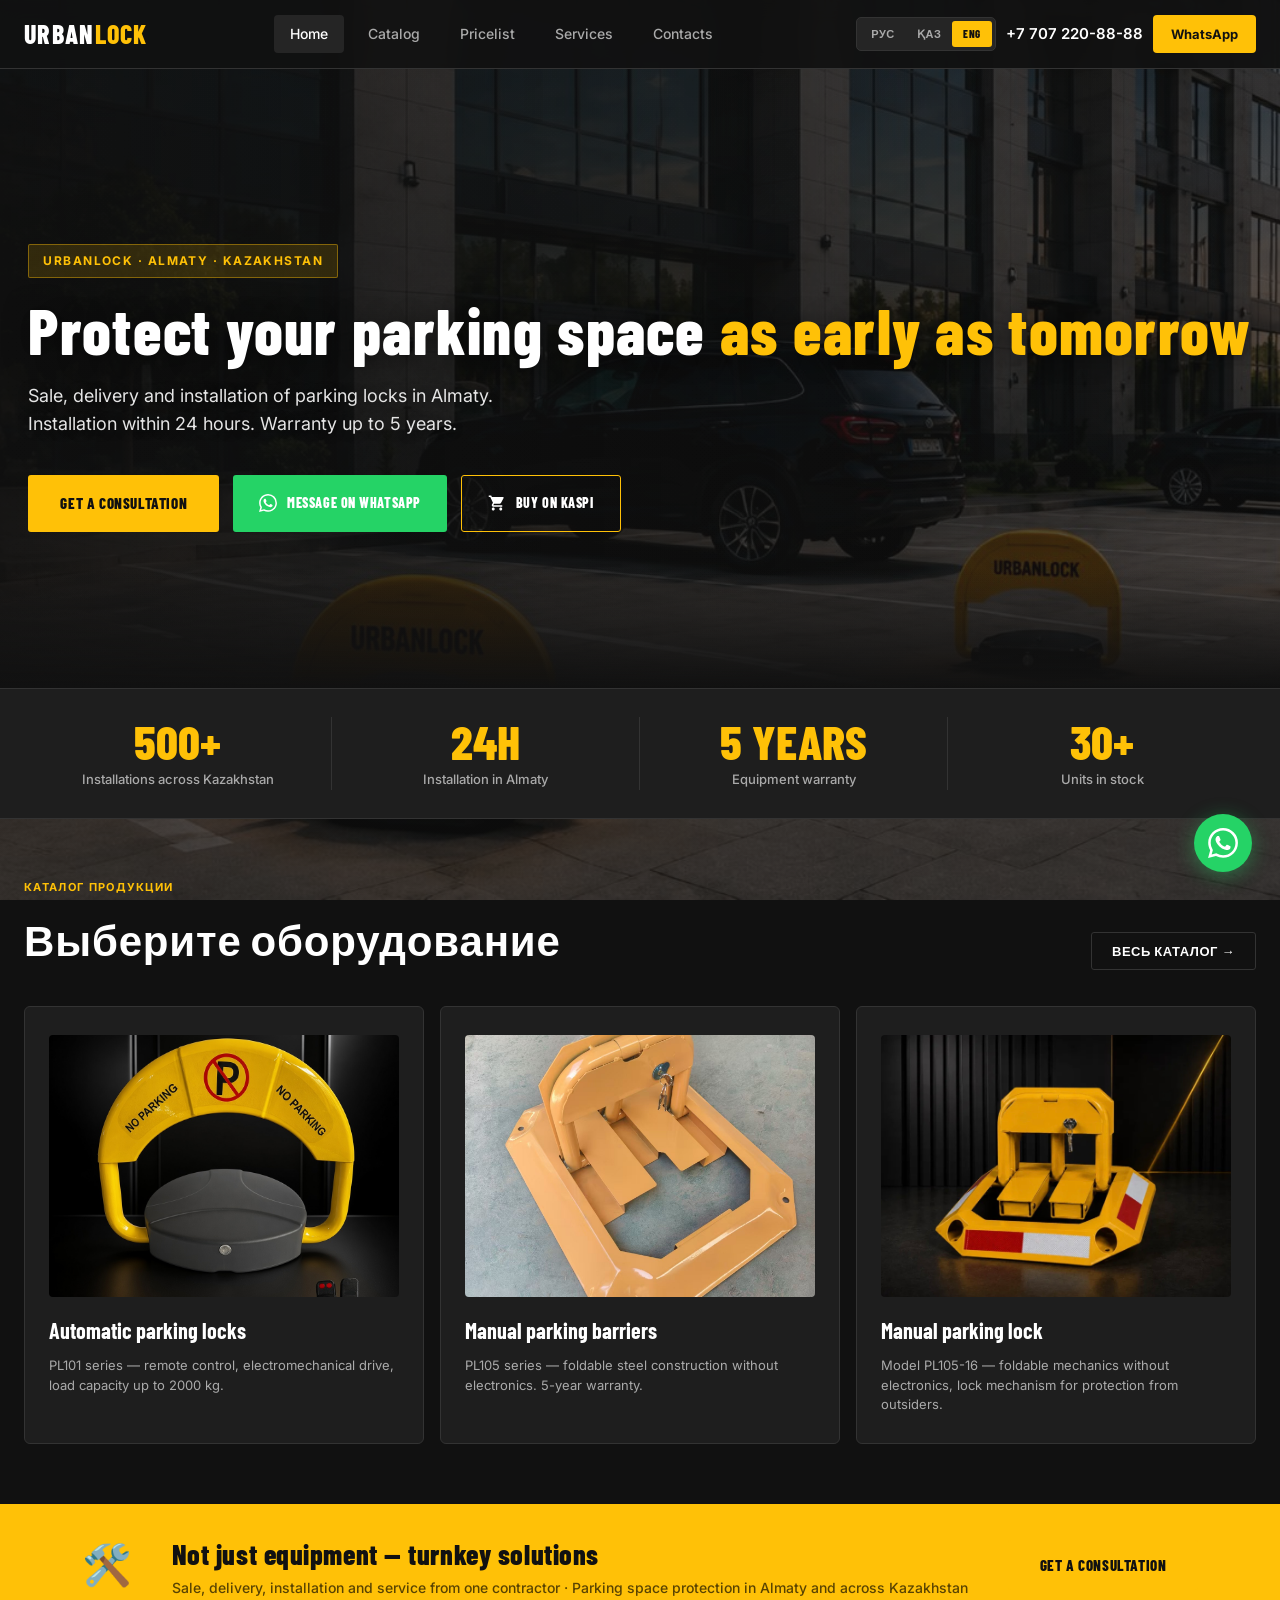
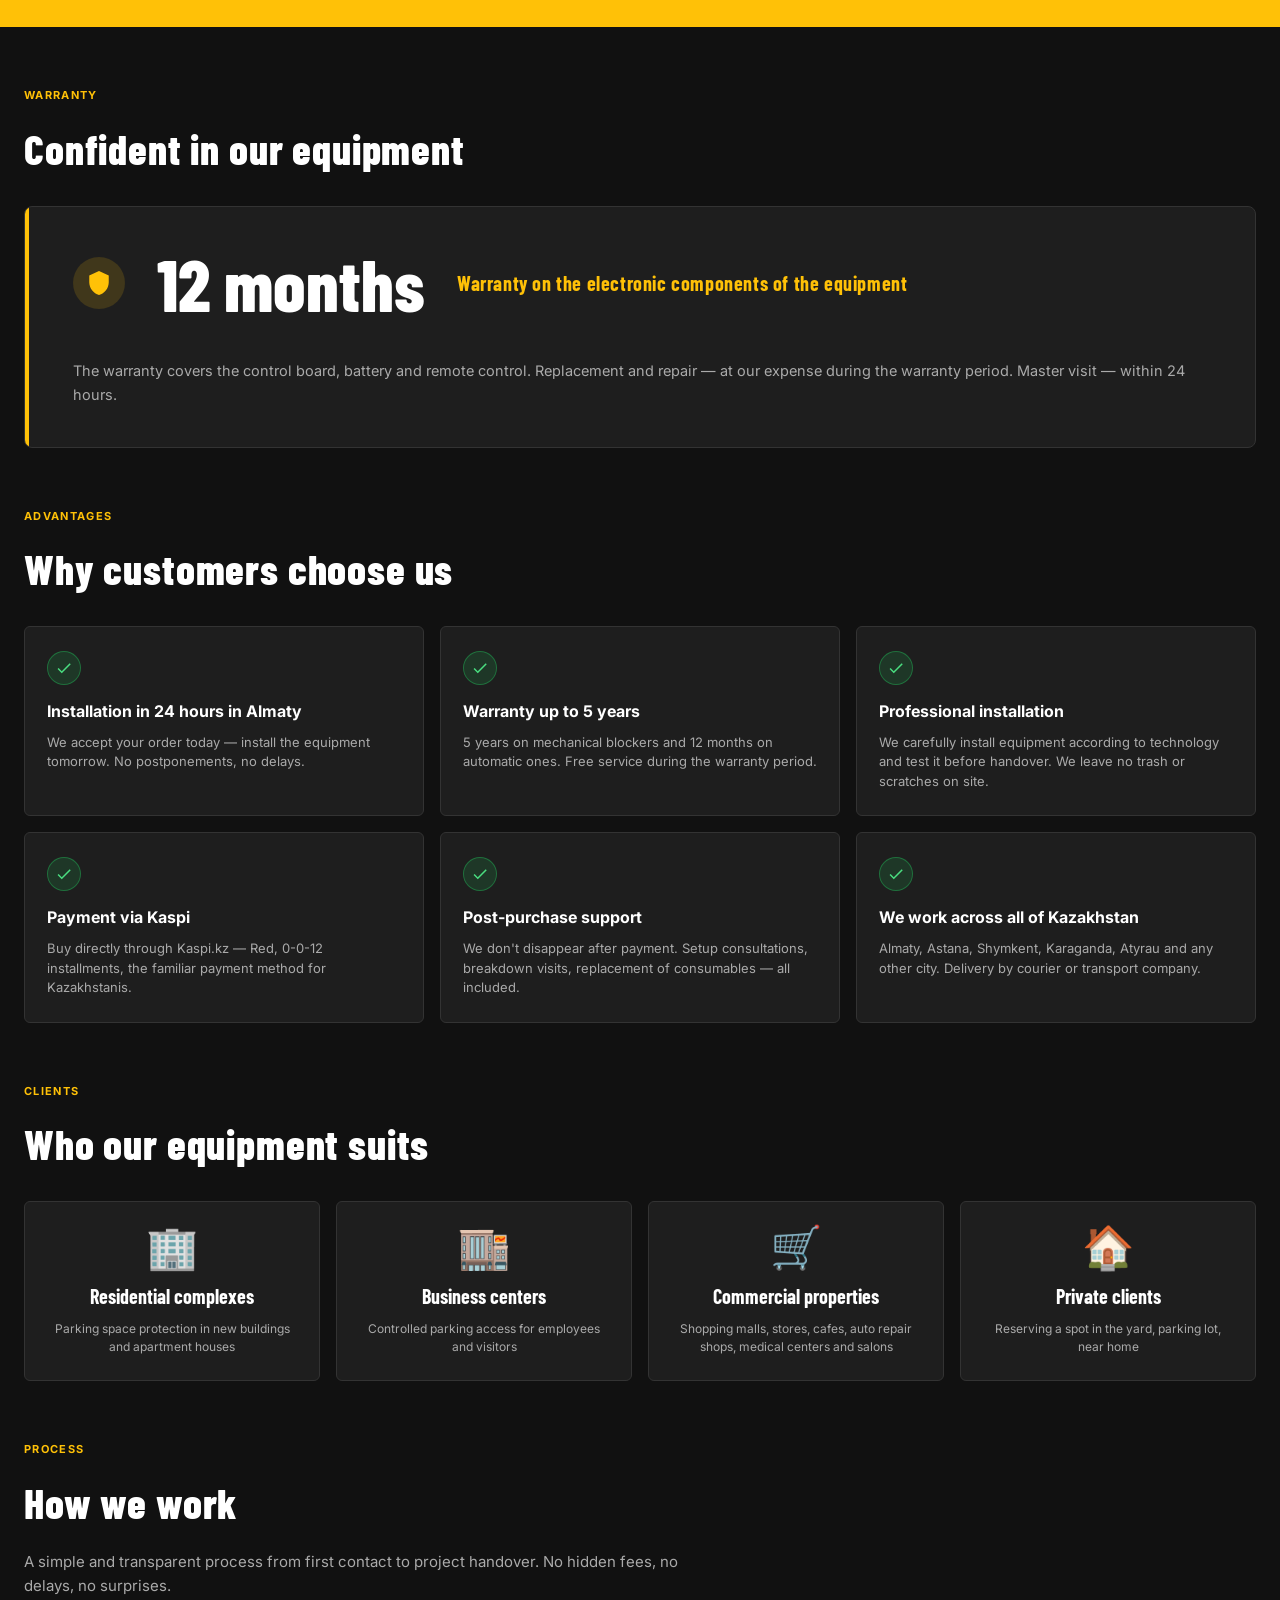
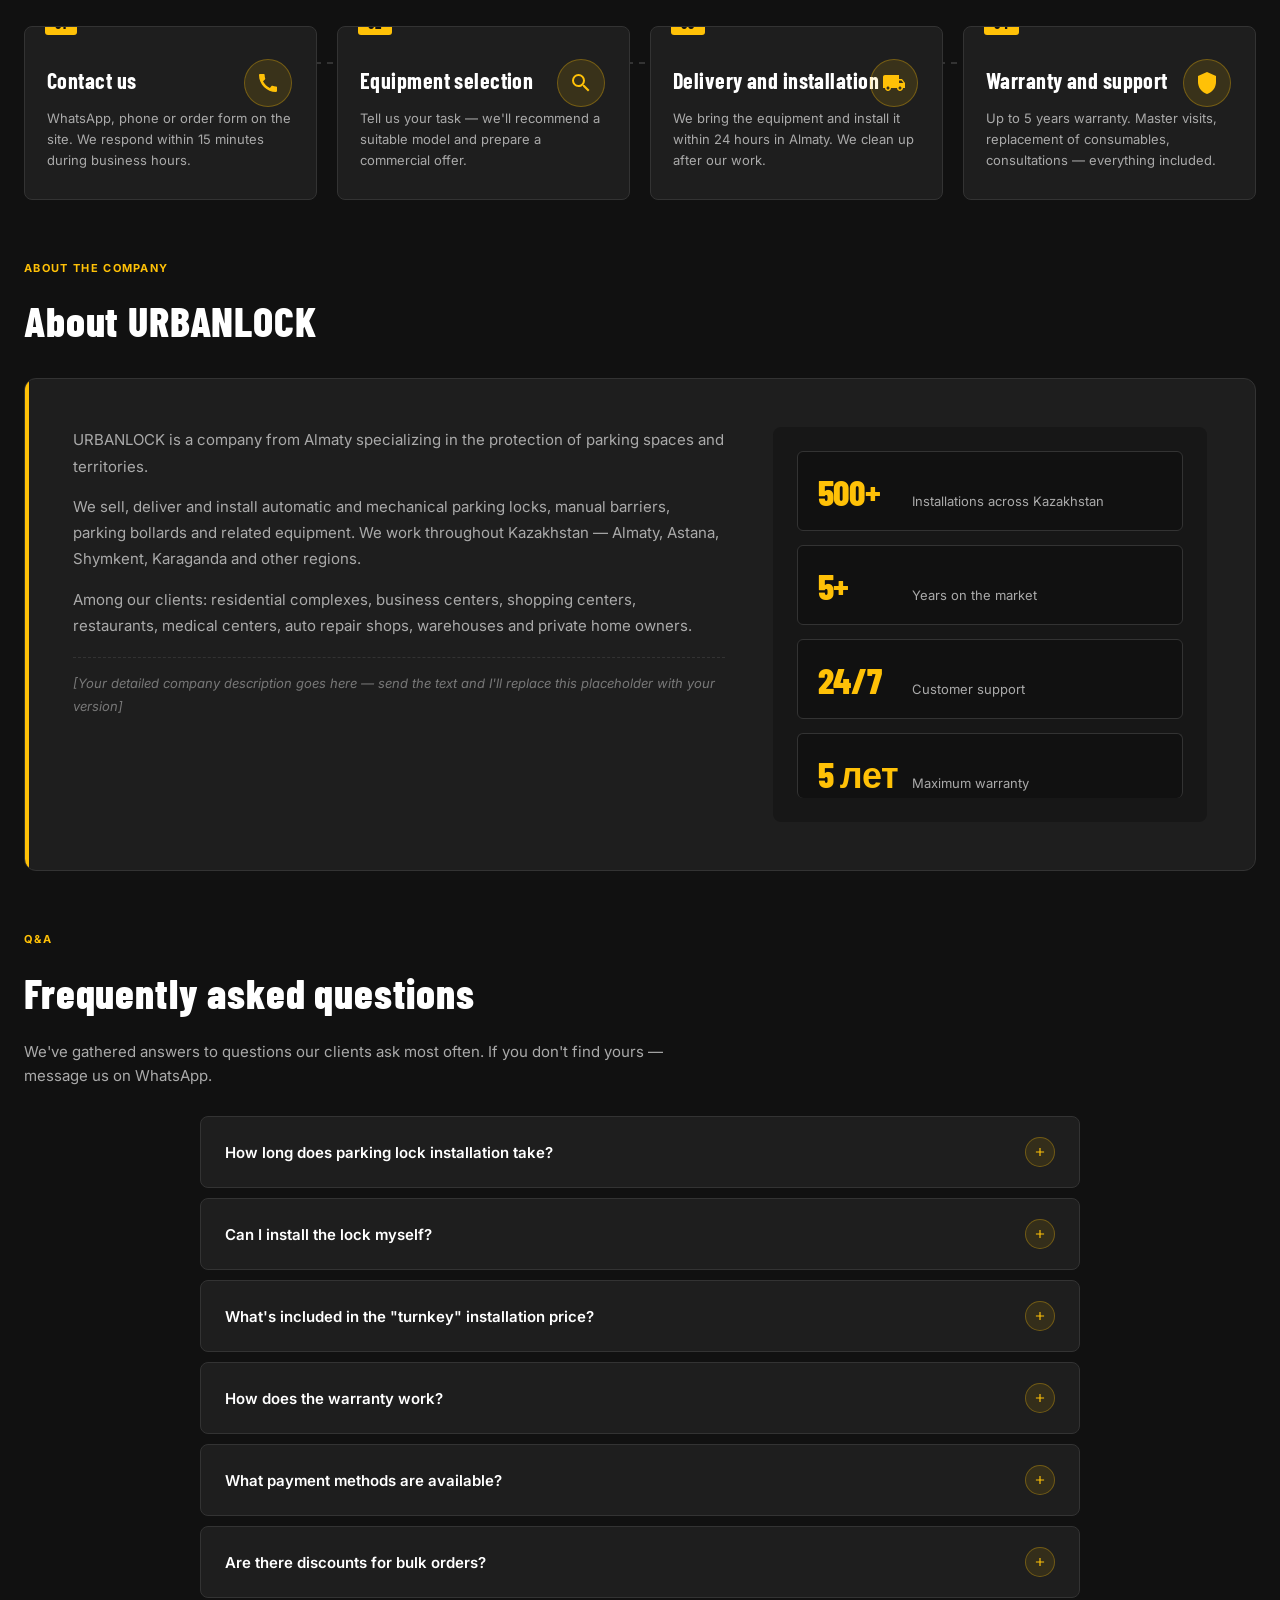
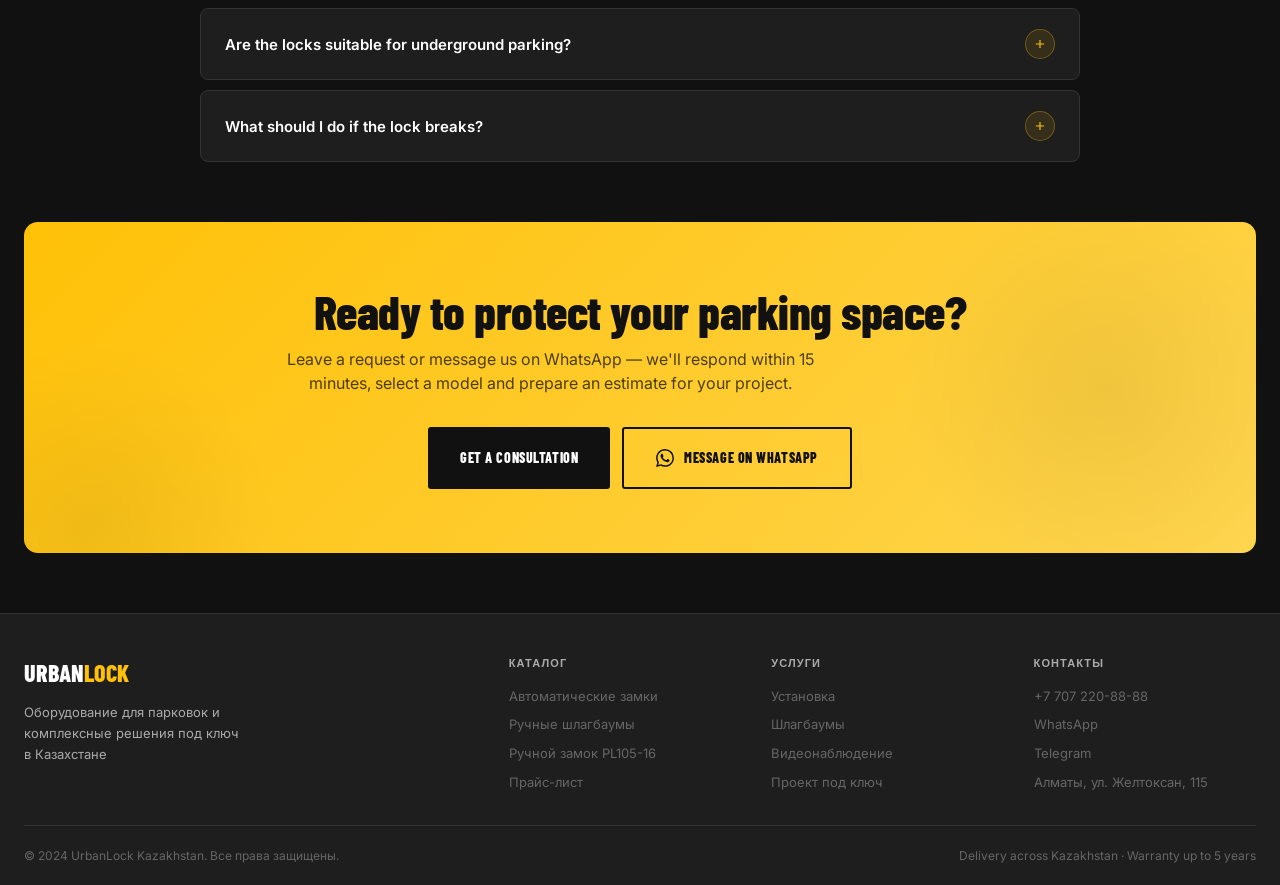
==== index.html @ d610fc50 "Rename URBANLOCK.html to index.html" ====
<!DOCTYPE html>
<html lang="ru">
<head>
<meta charset="UTF-8">
<meta name="viewport" content="width=device-width, initial-scale=1.0">
<title>UrbanLock — Оборудование для парковок Казахстана</title>
<link href="https://fonts.googleapis.com/css2?family=Inter:wght@400;500;600;700;800;900&family=Barlow+Condensed:wght@600;700;800&display=swap" rel="stylesheet">
<style>
*,*::before,*::after{box-sizing:border-box;margin:0;padding:0}
:root{
  --black:#111111;
  --graphite:#1E1E1E;
  --graphite2:#252525;
  --graphite3:#2E2E2E;
  --yellow:#FFC107;
  --yellow-dark:#E6AC00;
  --white:#FFFFFF;
  --gray1:#F5F5F5;
  --gray2:#AAAAAA;
  --gray3:#666666;
  --border:#333333;
  --ease:cubic-bezier(0.16,1,0.3,1);
}
html{scroll-behavior:smooth}
body{background-color:var(--black);background-image:url('парковка.jpeg');background-size:cover;background-position:center;background-attachment:fixed;background-repeat:no-repeat;color:var(--white);font-family:'Inter',sans-serif;font-size:16px;line-height:1.6;overflow-x:hidden;position:relative}
body::before{content:'';position:fixed;inset:0;background:linear-gradient(180deg,rgba(17,17,17,0.72) 0%,rgba(17,17,17,0.68) 100%);z-index:0;pointer-events:none}
nav,footer,.section,.sticky-wa{position:relative;z-index:1}
h1,h2,h3,h4{font-family:'Barlow Condensed',sans-serif;letter-spacing:0.02em}

/* NAV */
nav{position:fixed;top:0;left:0;right:0;z-index:1000;background:rgba(17,17,17,0.95);backdrop-filter:blur(10px);border-bottom:1px solid var(--border)}
.nav-inner{max-width:1280px;margin:0 auto;padding:0 24px;display:flex;align-items:center;justify-content:space-between;height:68px}
.logo{font-family:'Barlow Condensed',sans-serif;font-size:26px;font-weight:800;color:var(--white);letter-spacing:0.05em;cursor:pointer;user-select:none;transition:opacity 0.25s var(--ease),transform 0.25s var(--ease)}
.logo:hover{opacity:0.85;transform:scale(1.03)}
.logo:active{transform:scale(0.97);transition-duration:0.1s}
.logo span{color:var(--yellow)}
.nav-links{display:flex;gap:8px;align-items:center}
.nav-link{padding:8px 16px;font-size:14px;font-weight:500;color:var(--gray2);text-decoration:none;border-radius:4px;transition:color 0.25s var(--ease),background 0.25s var(--ease);cursor:pointer}
.nav-link:hover,.nav-link.active{color:var(--white);background:var(--graphite2)}
.nav-cta{display:flex;align-items:center;gap:10px}
.phone-link{color:var(--white);text-decoration:none;font-weight:600;font-size:15px;transition:color 0.25s var(--ease)}
.phone-link:hover{color:var(--yellow)}
.btn-wa-nav{background:var(--yellow);color:var(--black);padding:9px 18px;border-radius:4px;font-size:13px;font-weight:700;text-decoration:none;white-space:nowrap;transition:background 0.25s var(--ease),transform 0.25s var(--ease),box-shadow 0.25s var(--ease)}
.btn-wa-nav:hover{background:var(--yellow-dark);transform:translateY(-1px);box-shadow:0 6px 14px -4px rgba(255,193,7,0.4)}
.btn-wa-nav:active{transform:translateY(0) scale(0.96);transition-duration:0.1s}

/* LANGUAGE SWITCHER */
.lang-switcher{display:inline-flex;gap:0;background:var(--graphite2);border:1px solid var(--border);border-radius:5px;padding:3px}
.lang-btn{background:transparent;border:none;color:var(--gray2);padding:6px 11px;font-size:11px;font-weight:800;letter-spacing:0.05em;cursor:pointer;border-radius:3px;transition:background 0.25s var(--ease),color 0.25s var(--ease);font-family:'Barlow Condensed',sans-serif}
.lang-btn:hover{color:var(--white)}
.lang-btn.active{background:var(--yellow);color:var(--black)}
.lang-btn:active{transform:scale(0.96);transition-duration:0.1s}

/* SECTIONS */
.section{display:none;min-height:calc(100vh - 68px);padding-top:68px}
.section.active{display:block;animation:sectionEnter 0.5s var(--ease) both}
@keyframes sectionEnter{
  from{opacity:0;transform:translateY(18px)}
  to{opacity:1;transform:translateY(0)}
}
@media (prefers-reduced-motion: reduce){
  .section.active{animation:none}
}
.container{max-width:1280px;margin:0 auto;padding:0 24px}

/* ===== HOME ===== */
#home{position:relative}
.hero{padding:100px 0 80px;position:relative;overflow:hidden;min-height:620px;display:flex;align-items:center;background:linear-gradient(90deg,rgba(17,17,17,0.65) 0%,rgba(17,17,17,0.35) 45%,rgba(17,17,17,0.1) 85%,rgba(17,17,17,0) 100%)}
.hero::after{content:'';position:absolute;left:0;right:0;bottom:0;height:120px;background:linear-gradient(180deg,transparent 0%,var(--black) 100%);pointer-events:none;z-index:1}
.hero-grid{display:grid;grid-template-columns:1fr;gap:60px;align-items:center;position:relative;z-index:2;width:100%}
.hero-badge{display:inline-block;background:rgba(255,193,7,0.15);border:1px solid rgba(255,193,7,0.4);color:var(--yellow);font-size:12px;font-weight:700;letter-spacing:0.12em;text-transform:uppercase;padding:6px 14px;border-radius:2px;margin-bottom:20px}
.hero h1{font-size:clamp(42px,5vw,72px);font-weight:800;line-height:1.0;color:var(--white);margin-bottom:8px;text-shadow:0 2px 24px rgba(0,0,0,0.5)}
.hero h1 em{color:var(--yellow);font-style:normal}
.hero-sub{font-size:18px;color:#e5e5e5;margin:20px 0 36px;line-height:1.6;max-width:520px;text-shadow:0 1px 12px rgba(0,0,0,0.4)}
.hero-actions{display:flex;gap:14px;flex-wrap:wrap}
.btn-wa-hero{background:#25D366;color:#fff;padding:16px 26px;font-size:14px;font-weight:800;letter-spacing:0.04em;text-decoration:none;border-radius:3px;border:none;cursor:pointer;transition:background 0.25s var(--ease),transform 0.25s var(--ease),box-shadow 0.25s var(--ease);text-transform:uppercase;font-family:'Barlow Condensed',sans-serif;display:inline-flex;align-items:center;gap:10px}
.btn-wa-hero:hover{background:#1FB955;transform:translateY(-2px);box-shadow:0 10px 22px -6px rgba(37,211,102,0.4)}
.btn-wa-hero:active{transform:translateY(0) scale(0.97);transition-duration:0.1s}
.btn-wa-hero svg{width:18px;height:18px;fill:currentColor;flex-shrink:0}
.btn-kaspi-hero{background:transparent;color:#fff;padding:16px 26px;font-size:14px;font-weight:800;letter-spacing:0.04em;text-decoration:none;border-radius:3px;border:1.5px solid var(--yellow);cursor:pointer;transition:background 0.25s var(--ease),color 0.25s var(--ease),transform 0.25s var(--ease),box-shadow 0.25s var(--ease);text-transform:uppercase;font-family:'Barlow Condensed',sans-serif;display:inline-flex;align-items:center;gap:10px}
.btn-kaspi-hero:hover{background:var(--yellow);color:var(--black);transform:translateY(-2px);box-shadow:0 10px 22px -6px rgba(255,193,7,0.35)}
.btn-kaspi-hero:active{transform:translateY(0) scale(0.97);transition-duration:0.1s}
.btn-kaspi-hero svg{width:18px;height:18px;fill:currentColor;flex-shrink:0}
.btn-primary{background:var(--yellow);color:var(--black);padding:16px 32px;font-size:15px;font-weight:800;letter-spacing:0.04em;text-decoration:none;border-radius:3px;border:none;cursor:pointer;transition:background 0.25s var(--ease),transform 0.25s var(--ease),box-shadow 0.25s var(--ease);text-transform:uppercase;font-family:'Barlow Condensed',sans-serif}
.btn-primary:hover{background:var(--yellow-dark);transform:translateY(-2px);box-shadow:0 10px 22px -6px rgba(255,193,7,0.35)}
.btn-primary:active{transform:translateY(0) scale(0.97);transition-duration:0.1s}
.btn-secondary{background:transparent;color:var(--white);padding:16px 32px;font-size:15px;font-weight:700;text-decoration:none;border-radius:3px;border:1.5px solid var(--border);cursor:pointer;transition:border-color 0.25s var(--ease),color 0.25s var(--ease),transform 0.25s var(--ease),background 0.25s var(--ease);font-family:'Barlow Condensed',sans-serif;letter-spacing:0.04em;text-transform:uppercase}
.btn-secondary:hover{border-color:var(--yellow);color:var(--yellow);transform:translateY(-2px);background:rgba(255,193,7,0.05)}
.btn-secondary:active{transform:translateY(0) scale(0.97);transition-duration:0.1s}
.hero-visual{position:relative}
.hero-img-container{background:var(--graphite);border-radius:8px;aspect-ratio:4/3;display:flex;align-items:center;justify-content:center;position:relative;overflow:hidden;border:1px solid var(--border)}
.hero-img-bg{width:100%;height:100%;display:flex;align-items:center;justify-content:center;flex-direction:column;gap:16px}
.hero-product-icon{width:160px;height:80px;background:var(--yellow);border-radius:4px;position:relative}
.hero-product-icon::before{content:'';position:absolute;bottom:-40px;left:50%;transform:translateX(-50%);width:6px;height:40px;background:var(--gray3)}
.hero-product-icon::after{content:'';position:absolute;bottom:-52px;left:50%;transform:translateX(-50%);width:180px;height:12px;background:var(--graphite3);border-radius:2px}
.hero-badges-floating{position:absolute;bottom:20px;left:20px;right:20px;display:grid;grid-template-columns:1fr 1fr;gap:8px}
.hero-badge-pill{background:rgba(17,17,17,0.9);border:1px solid var(--border);padding:8px 12px;border-radius:4px;font-size:11px;font-weight:600;display:flex;align-items:center;gap:6px}
.hero-badge-pill svg{width:14px;height:14px;flex-shrink:0;fill:var(--yellow)}
.hero-badge-pill span{color:var(--gray2)}
.stats-bar{background:var(--graphite);border-top:1px solid var(--border);border-bottom:1px solid var(--border);padding:28px 0;margin-bottom:60px}
.stats-inner{display:grid;grid-template-columns:repeat(4,1fr);gap:0}
.stat-item{text-align:center;padding:0 24px;border-right:1px solid var(--border)}
.stat-item:last-child{border-right:none}
.stat-num{font-family:'Barlow Condensed',sans-serif;font-size:48px;font-weight:800;color:var(--yellow);line-height:1}
.stat-label{font-size:13px;color:var(--gray2);margin-top:4px;font-weight:500}

/* Categories quick pick */
.section-title-row{display:flex;align-items:baseline;justify-content:space-between;margin-bottom:32px}
.section-label{font-size:11px;font-weight:700;letter-spacing:0.12em;text-transform:uppercase;color:var(--yellow);margin-bottom:10px}
.section-title{font-size:clamp(28px,3.5vw,42px);font-weight:800;color:var(--white)}
.cat-grid{display:grid;grid-template-columns:repeat(3,1fr);gap:16px;margin-bottom:60px}
.cat-card{background:var(--graphite);border:1px solid var(--border);border-radius:6px;padding:28px 24px;cursor:pointer;transition:border-color 0.2s,background 0.2s;position:relative;overflow:hidden}
.cat-card::before{content:'';position:absolute;top:0;left:0;right:0;height:3px;background:var(--yellow);transform:scaleX(0);transform-origin:left;transition:transform 0.25s}
.cat-card:hover{border-color:var(--yellow);background:var(--graphite2)}
.cat-card:hover::before{transform:scaleX(1)}
.cat-icon{font-size:36px;margin-bottom:16px}
.cat-name{font-family:'Barlow Condensed',sans-serif;font-size:22px;font-weight:700;margin-bottom:8px}
.cat-desc{font-size:13px;color:var(--gray2);line-height:1.5}
.cat-arrow{position:absolute;bottom:20px;right:20px;width:28px;height:28px;background:var(--yellow);border-radius:50%;display:flex;align-items:center;justify-content:center;opacity:0;transition:opacity 0.2s}
.cat-card:hover .cat-arrow{opacity:1}
.cat-arrow svg{width:12px;height:12px;fill:var(--black)}

/* Guarantee */
.guarantee-strip{background:var(--yellow);padding:28px 0;margin-bottom:60px}
.warranty-grid{display:grid;grid-template-columns:1fr 1fr;gap:16px}
.warranty-grid.single .warranty-card{display:grid;grid-template-columns:auto auto 1fr;gap:32px;align-items:center;padding:40px 48px}
.warranty-grid.single .warranty-icon{margin-bottom:0}
.warranty-grid.single .warranty-period{font-size:72px;margin-bottom:0;white-space:nowrap}
.warranty-grid.single .warranty-type{margin-bottom:0;font-size:20px}
.warranty-grid.single .warranty-desc{grid-column:1/-1;margin-top:8px;font-size:14.5px;line-height:1.65}
@media (max-width:768px){
  .warranty-grid.single .warranty-card{grid-template-columns:auto 1fr;padding:28px 24px;gap:20px}
  .warranty-grid.single .warranty-period{font-size:52px}
  .warranty-grid.single .warranty-type{font-size:17px}
}
.warranty-card{background:var(--graphite);border:1px solid var(--border);border-radius:8px;padding:32px;position:relative;overflow:hidden;transition:border-color 0.2s,transform 0.15s}
.warranty-card::before{content:'';position:absolute;top:0;left:0;width:4px;height:100%;background:var(--yellow)}
.warranty-card:hover{border-color:var(--yellow);transform:translateY(-2px)}
.warranty-icon{width:52px;height:52px;background:rgba(255,193,7,0.15);border-radius:50%;display:flex;align-items:center;justify-content:center;margin-bottom:20px}
.warranty-icon svg{width:26px;height:26px;fill:var(--yellow)}
.warranty-period{font-family:'Barlow Condensed',sans-serif;font-size:56px;font-weight:800;color:var(--white);line-height:1;margin-bottom:6px}
.warranty-type{font-family:'Barlow Condensed',sans-serif;font-size:22px;font-weight:700;color:var(--yellow);margin-bottom:12px;letter-spacing:0.03em}
.warranty-desc{font-size:14px;color:var(--gray2);line-height:1.6}
.guarantee-inner{display:flex;align-items:center;justify-content:center;gap:40px}
.guarantee-icon{font-size:40px}
.guarantee-text h3{font-family:'Barlow Condensed',sans-serif;font-size:28px;font-weight:800;color:var(--black)}
.guarantee-text p{font-size:14px;color:rgba(0,0,0,0.65);font-weight:500}

/* Why Us */
.why-grid{display:grid;grid-template-columns:repeat(3,1fr);gap:16px;margin-bottom:60px}
.why-card{background:var(--graphite);border:1px solid var(--border);border-radius:6px;padding:24px 22px;transition:border-color 0.2s,transform 0.15s}
.why-card:hover{border-color:rgba(255,193,7,0.4);transform:translateY(-2px)}
.why-check{width:34px;height:34px;background:rgba(34,197,94,0.15);border:1px solid rgba(34,197,94,0.4);border-radius:50%;display:flex;align-items:center;justify-content:center;margin-bottom:14px}
.why-check svg{width:18px;height:18px;fill:#4ade80}
.why-num{font-family:'Barlow Condensed',sans-serif;font-size:52px;font-weight:800;color:rgba(255,193,7,0.15);line-height:1}
.why-title{font-size:16px;font-weight:700;margin:4px 0 8px}
.why-desc{font-size:13px;color:var(--gray2);line-height:1.5}

/* Clients */
.clients-grid{display:grid;grid-template-columns:repeat(4,1fr);gap:16px}
.client-card{background:var(--graphite);border:1px solid var(--border);border-radius:6px;padding:24px 20px;text-align:center;transition:border-color 0.25s var(--ease),transform 0.25s var(--ease)}
.client-card:hover{border-color:var(--yellow);transform:translateY(-2px)}
.client-icon{font-size:42px;margin-bottom:12px;line-height:1}
.client-title{font-family:'Barlow Condensed',sans-serif;font-size:20px;font-weight:700;margin-bottom:8px}
.client-desc{font-size:12px;color:var(--gray2);line-height:1.5}

/* PROCESS FLOW */
.process-grid{display:grid;grid-template-columns:repeat(4,1fr);gap:16px;margin-bottom:60px}
.process-step{background:var(--graphite);border:1px solid var(--border);border-radius:8px;padding:28px 24px;position:relative;overflow:hidden;transition:border-color 0.25s var(--ease),transform 0.25s var(--ease)}
.process-step:hover{border-color:var(--yellow);transform:translateY(-3px)}
.process-step-num{font-family:'Barlow Condensed',sans-serif;font-size:60px;font-weight:800;color:rgba(255,193,7,0.15);line-height:1;letter-spacing:-0.02em}
.process-step-icon{position:absolute;top:24px;right:24px;width:44px;height:44px;background:rgba(255,193,7,0.1);border:1px solid rgba(255,193,7,0.25);border-radius:50%;display:flex;align-items:center;justify-content:center}
.process-step-icon svg{width:22px;height:22px;fill:var(--yellow)}
.process-step-title{font-family:'Barlow Condensed',sans-serif;font-size:22px;font-weight:700;margin:8px 0 10px;color:var(--white);letter-spacing:0.02em}
.process-step-desc{font-size:13px;color:var(--gray2);line-height:1.6}

/* ABOUT COMPANY */
.about-block{background:var(--graphite);border:1px solid var(--border);border-radius:10px;padding:48px;margin-bottom:60px;position:relative;overflow:hidden}
.about-block::before{content:'';position:absolute;top:0;left:0;width:4px;height:100%;background:var(--yellow)}
.about-grid{display:grid;grid-template-columns:1.5fr 1fr;gap:60px;align-items:center}
.about-text-block p{font-size:15px;color:var(--gray2);line-height:1.75;margin-bottom:14px}
.about-text-block p:last-child{margin-bottom:0}
.about-text-block .about-placeholder{color:rgba(255,255,255,0.4);font-size:13px;font-style:italic;margin-top:18px;border-top:1px dashed var(--border);padding-top:14px}
.about-stats{display:grid;grid-template-columns:1fr 1fr;gap:16px}
.about-stat{background:var(--black);border:1px solid var(--border);border-radius:6px;padding:22px 20px;transition:border-color 0.25s var(--ease)}
.about-stat:hover{border-color:var(--yellow)}
.about-stat-num{font-family:'Barlow Condensed',sans-serif;font-size:38px;font-weight:800;color:var(--yellow);line-height:1;margin-bottom:6px;letter-spacing:-0.01em}
.about-stat-label{font-size:12px;color:var(--gray2);line-height:1.3}

/* FAQ */
.faq-list{margin-bottom:60px;display:flex;flex-direction:column;gap:10px}
.faq-item{background:var(--graphite);border:1px solid var(--border);border-radius:8px;overflow:hidden;transition:border-color 0.25s var(--ease)}
.faq-item:hover{border-color:rgba(255,193,7,0.35)}
.faq-item.open{border-color:var(--yellow)}
.faq-question{width:100%;background:transparent;border:none;color:var(--white);padding:22px 26px;text-align:left;display:flex;align-items:center;justify-content:space-between;gap:16px;cursor:pointer;font-family:inherit;font-size:15px;font-weight:600;transition:color 0.25s var(--ease)}
.faq-question:hover{color:var(--yellow)}
.faq-toggle{flex-shrink:0;width:30px;height:30px;background:rgba(255,193,7,0.1);border:1px solid rgba(255,193,7,0.3);border-radius:50%;display:flex;align-items:center;justify-content:center;transition:transform 0.35s var(--ease),background 0.25s var(--ease)}
.faq-toggle svg{width:14px;height:14px;fill:var(--yellow);transition:fill 0.25s var(--ease)}
.faq-item.open .faq-toggle{transform:rotate(135deg);background:var(--yellow)}
.faq-item.open .faq-toggle svg{fill:var(--black)}
.faq-answer{max-height:0;overflow:hidden;transition:max-height 0.4s var(--ease)}
.faq-item.open .faq-answer{max-height:600px}
.faq-answer-content{padding:0 26px 24px;font-size:14px;color:var(--gray2);line-height:1.7}

/* BOTTOM CTA */
.bottom-cta{background:linear-gradient(135deg,#FFC107 0%,#FFB300 100%);border-radius:14px;padding:64px 48px;margin-bottom:60px;text-align:center;position:relative;overflow:hidden}
.bottom-cta::before{content:'';position:absolute;top:-50%;right:-10%;width:480px;height:480px;background:radial-gradient(circle,rgba(255,255,255,0.15) 0%,transparent 70%);pointer-events:none}
.bottom-cta::after{content:'';position:absolute;bottom:-50%;left:-10%;width:380px;height:380px;background:radial-gradient(circle,rgba(0,0,0,0.06) 0%,transparent 70%);pointer-events:none}
.bottom-cta-content{position:relative;z-index:1;max-width:720px;margin:0 auto}
.bottom-cta h2{font-family:'Barlow Condensed',sans-serif;font-size:46px;font-weight:800;color:var(--black);margin-bottom:14px;line-height:1.05;letter-spacing:-0.01em}
.bottom-cta p{font-size:16px;color:rgba(0,0,0,0.78);margin-bottom:32px;line-height:1.55}
.bottom-cta-actions{display:flex;gap:14px;justify-content:center;flex-wrap:wrap}
.btn-cta-dark{background:var(--black);color:var(--white);padding:17px 32px;font-size:14px;font-weight:800;letter-spacing:0.04em;text-decoration:none;border-radius:3px;border:none;cursor:pointer;text-transform:uppercase;font-family:'Barlow Condensed',sans-serif;transition:transform 0.25s var(--ease),box-shadow 0.25s var(--ease),background 0.25s var(--ease);display:inline-flex;align-items:center;gap:10px}
.btn-cta-dark:hover{transform:translateY(-2px);box-shadow:0 12px 28px rgba(0,0,0,0.35)}
.btn-cta-dark:active{transform:translateY(0) scale(0.97);transition-duration:0.1s}
.btn-cta-outline{background:transparent;color:var(--black);padding:17px 32px;font-size:14px;font-weight:800;letter-spacing:0.04em;text-decoration:none;border-radius:3px;border:2px solid var(--black);cursor:pointer;text-transform:uppercase;font-family:'Barlow Condensed',sans-serif;transition:transform 0.25s var(--ease),background 0.25s var(--ease),color 0.25s var(--ease);display:inline-flex;align-items:center;gap:10px}
.btn-cta-outline:hover{transform:translateY(-2px);background:var(--black);color:var(--white)}
.btn-cta-outline:active{transform:translateY(0) scale(0.97);transition-duration:0.1s}
.btn-cta-dark svg,.btn-cta-outline svg{width:18px;height:18px;fill:currentColor;flex-shrink:0}

/* Process steps */
.process-grid{display:grid;grid-template-columns:repeat(4,1fr);gap:20px;position:relative;margin-bottom:60px}
.process-grid::before{content:'';position:absolute;top:36px;left:8%;right:8%;height:2px;background:repeating-linear-gradient(to right,var(--border) 0,var(--border) 6px,transparent 6px,transparent 12px);z-index:0;display:none}
@media(min-width:901px){.process-grid::before{display:block}}
.process-step{background:var(--graphite);border:1px solid var(--border);border-radius:8px;padding:28px 22px;text-align:left;position:relative;z-index:1;transition:border-color 0.25s var(--ease),transform 0.25s var(--ease)}
.process-step:hover{border-color:var(--yellow);transform:translateY(-3px)}
.process-step-num{position:absolute;top:-14px;left:20px;background:var(--yellow);color:var(--black);font-family:'Barlow Condensed',sans-serif;font-size:14px;font-weight:800;letter-spacing:0.06em;padding:4px 10px;border-radius:3px}
.process-step-icon{width:48px;height:48px;background:rgba(255,193,7,0.12);border:1px solid rgba(255,193,7,0.3);border-radius:50%;display:flex;align-items:center;justify-content:center;margin-bottom:16px;margin-top:8px}
.process-step-icon svg{width:24px;height:24px;fill:var(--yellow)}
.process-step h3{font-family:'Barlow Condensed',sans-serif;font-size:22px;font-weight:700;color:var(--white);margin-bottom:8px;letter-spacing:0.02em}
.process-step p{font-size:13px;color:var(--gray2);line-height:1.55}
.process-step-meta{font-size:11px;color:var(--yellow);font-weight:700;letter-spacing:0.08em;text-transform:uppercase;margin-top:14px;padding-top:14px;border-top:1px solid var(--border)}

/* About section */
.about-block{background:var(--graphite);border:1px solid var(--border);border-radius:12px;padding:48px;margin-bottom:60px;position:relative;overflow:hidden}
.about-block::before{content:'';position:absolute;top:0;left:0;width:4px;height:100%;background:var(--yellow)}
.about-grid{display:grid;grid-template-columns:1.5fr 1fr;gap:48px;align-items:start}
.about-text-block .section-label{margin-bottom:14px}
.about-text-block .section-title{margin-bottom:20px}
.about-text-block p{font-size:15px;color:var(--gray2);line-height:1.75;margin-bottom:14px}
.about-text-block p:last-child{margin-bottom:0}
.about-text-block strong{color:var(--white)}
.about-stats{display:flex;flex-direction:column;gap:14px;background:rgba(0,0,0,0.25);border-radius:8px;padding:24px}
.about-stat{display:flex;align-items:baseline;gap:14px;padding-bottom:14px;border-bottom:1px solid var(--border)}
.about-stat:last-child{border-bottom:none;padding-bottom:0}
.about-stat-num{font-family:'Barlow Condensed',sans-serif;font-size:36px;font-weight:800;color:var(--yellow);line-height:1;min-width:80px}
.about-stat-label{font-size:13px;color:var(--gray2);line-height:1.4}
.about-stat-label strong{display:block;color:var(--white);font-weight:700;margin-bottom:2px}

/* FAQ accordion */
.faq-list{display:flex;flex-direction:column;gap:10px;margin-bottom:60px;max-width:880px;margin-left:auto;margin-right:auto}
.faq-item{background:var(--graphite);border:1px solid var(--border);border-radius:8px;overflow:hidden;transition:border-color 0.25s var(--ease)}
.faq-item:hover{border-color:rgba(255,193,7,0.3)}
.faq-item.open{border-color:var(--yellow)}
.faq-question{width:100%;background:transparent;border:none;color:var(--white);text-align:left;padding:20px 24px;font-size:15px;font-weight:600;cursor:pointer;display:flex;align-items:center;justify-content:space-between;gap:16px;font-family:'Inter',sans-serif;transition:color 0.2s var(--ease)}
.faq-question:hover{color:var(--yellow)}
.faq-icon{width:24px;height:24px;flex-shrink:0;transition:transform 0.3s var(--ease);fill:var(--yellow)}
.faq-item.open .faq-icon{transform:rotate(180deg)}
.faq-answer{max-height:0;overflow:hidden;transition:max-height 0.4s var(--ease)}
.faq-item.open .faq-answer{max-height:500px}
.faq-answer-inner{padding:0 24px 22px;font-size:14px;color:var(--gray2);line-height:1.7;border-top:1px solid var(--border);padding-top:18px;margin-top:-2px}
.faq-answer-inner strong{color:var(--white);font-weight:600}

/* Bottom CTA */
.bottom-cta{background:linear-gradient(135deg,var(--yellow) 0%,#FFD54F 100%);padding:64px 0;margin-top:30px;position:relative;overflow:hidden}
.bottom-cta::before{content:'';position:absolute;top:0;right:-100px;width:500px;height:100%;background:radial-gradient(circle,rgba(0,0,0,0.06) 0%,transparent 70%)}
.bottom-cta-inner{display:grid;grid-template-columns:1.5fr auto;gap:40px;align-items:center;position:relative;z-index:1}
.bottom-cta h2{font-family:'Barlow Condensed',sans-serif;font-size:clamp(32px,4vw,48px);font-weight:800;color:var(--black);line-height:1.05;margin-bottom:10px}
.bottom-cta p{font-size:16px;color:rgba(0,0,0,0.7);line-height:1.5;max-width:540px}
.bottom-cta-actions{display:flex;gap:12px;flex-wrap:wrap}
.btn-cta-dark{background:var(--black);color:var(--white);padding:18px 32px;font-size:14px;font-weight:800;letter-spacing:0.04em;text-decoration:none;border-radius:3px;border:none;cursor:pointer;transition:background 0.25s var(--ease),transform 0.25s var(--ease);text-transform:uppercase;font-family:'Barlow Condensed',sans-serif;display:inline-flex;align-items:center;gap:10px}
.btn-cta-dark:hover{background:#222;transform:translateY(-2px);box-shadow:0 10px 22px -6px rgba(0,0,0,0.3)}
.btn-cta-dark svg{width:18px;height:18px;fill:currentColor}
.btn-cta-outline{background:transparent;color:var(--black);padding:18px 32px;font-size:14px;font-weight:800;letter-spacing:0.04em;text-decoration:none;border-radius:3px;border:2px solid var(--black);cursor:pointer;transition:background 0.25s var(--ease),color 0.25s var(--ease),transform 0.25s var(--ease);text-transform:uppercase;font-family:'Barlow Condensed',sans-serif}
.btn-cta-outline:hover{background:var(--black);color:var(--yellow);transform:translateY(-2px)}

/* Portfolio */
.portfolio-grid{display:grid;grid-template-columns:repeat(3,1fr);gap:12px;margin-bottom:60px}
.portfolio-card{background:var(--graphite);border-radius:6px;aspect-ratio:4/3;position:relative;overflow:hidden;border:1px solid var(--border);display:flex;align-items:center;justify-content:center;flex-direction:column;gap:8px}
.portfolio-placeholder{width:60px;height:60px;background:var(--graphite3);border-radius:50%;display:flex;align-items:center;justify-content:center}
.portfolio-placeholder svg{width:28px;height:28px;fill:var(--gray3)}
.portfolio-label{position:absolute;bottom:12px;left:12px;right:12px;background:rgba(0,0,0,0.8);padding:8px 12px;border-radius:4px;font-size:12px;font-weight:600;color:var(--white)}
.portfolio-tag{position:absolute;top:12px;left:12px;background:var(--yellow);color:var(--black);font-size:10px;font-weight:800;padding:3px 8px;border-radius:2px;text-transform:uppercase;letter-spacing:0.06em}

/* ===== CATALOG ===== */
.catalog-header{padding:60px 0 24px}
.catalog-filters{display:flex;gap:8px;flex-wrap:wrap;margin-bottom:32px}
.catalog-grid{display:grid;grid-template-columns:repeat(3,1fr);gap:20px;margin-bottom:60px}
.catalog-card{background:var(--graphite);border:1px solid var(--border);border-radius:8px;overflow:hidden;display:flex;flex-direction:column;cursor:pointer;transition:transform 0.3s cubic-bezier(0.16,1,0.3,1),border-color 0.2s,box-shadow 0.3s}
.catalog-card:hover{border-color:var(--yellow);transform:translateY(-4px);box-shadow:0 14px 30px -10px rgba(0,0,0,0.5),0 0 0 1px rgba(255,193,7,0.15)}
.catalog-card:active{transform:translateY(-2px) scale(0.985)}
.catalog-card.hidden{display:none}
.catalog-card-img img{transition:transform 0.4s cubic-bezier(0.16,1,0.3,1)}
.catalog-card:hover .catalog-card-img img{transform:scale(1.04)}

/* Product detail modal */
.product-modal{position:fixed;inset:0;background:rgba(0,0,0,0);z-index:2000;display:flex;align-items:flex-start;justify-content:center;padding:20px;overflow-y:auto;opacity:0;visibility:hidden;pointer-events:none;transition:opacity 0.35s ease,background 0.35s ease,visibility 0s 0.35s}
.product-modal.open{opacity:1;visibility:visible;pointer-events:auto;background:rgba(0,0,0,0.92);transition:opacity 0.35s ease,background 0.35s ease,visibility 0s 0s}
.product-modal-box{background:var(--graphite);border:1px solid var(--border);border-radius:12px;max-width:1100px;width:100%;position:relative;margin:auto;display:flex;flex-direction:column;overflow:hidden;transform:translateY(50px) scale(0.97);opacity:0;transition:transform 0.45s cubic-bezier(0.16,1,0.3,1),opacity 0.3s ease,box-shadow 0.4s ease;box-shadow:0 20px 60px -10px rgba(0,0,0,0)}
.product-modal.open .product-modal-box{transform:translateY(0) scale(1);opacity:1;box-shadow:0 30px 80px -15px rgba(0,0,0,0.6)}
.product-modal-close{position:absolute;top:16px;right:16px;background:rgba(17,17,17,0.7);backdrop-filter:blur(8px);border:1px solid var(--border);width:40px;height:40px;border-radius:50%;color:var(--white);font-size:20px;cursor:pointer;line-height:1;transition:background 0.2s,color 0.2s,transform 0.2s;display:flex;align-items:center;justify-content:center;z-index:10}
.product-modal-close:hover{background:var(--yellow);color:var(--black);border-color:var(--yellow);transform:rotate(90deg)}
.product-modal-header{display:grid;grid-template-columns:minmax(0,1fr) minmax(0,1fr);gap:0}
.product-modal-img{background:#fafafa;display:flex;align-items:center;justify-content:center;padding:0;position:relative;min-height:420px;overflow:hidden}
.product-modal-img img{width:100%;height:100%;object-fit:cover}
.product-modal-img-cssviz{display:flex;align-items:flex-end;gap:8px}
.product-modal-img-cssviz .bar{width:24px;height:130px;border-radius:4px 4px 0 0}
.product-modal-img-cssviz .ground{width:180px;height:8px;background:#666;border-radius:4px;margin-bottom:4px}
.product-modal-info{padding:36px 36px 24px;display:flex;flex-direction:column}
.product-modal-model{font-size:12px;font-weight:700;letter-spacing:0.12em;text-transform:uppercase;color:var(--yellow);margin-bottom:10px}
.product-modal-title{font-family:'Barlow Condensed',sans-serif;font-size:42px;font-weight:800;line-height:1.0;margin-bottom:14px;color:var(--white)}
.product-modal-desc{font-size:15px;color:var(--gray2);line-height:1.6;margin-bottom:20px}
.product-modal-tags{display:flex;flex-wrap:wrap;gap:8px;margin-bottom:22px}
.product-modal-price-row{display:flex;align-items:baseline;justify-content:space-between;gap:16px;margin-bottom:20px;padding-bottom:20px;border-bottom:1px solid var(--border)}
.product-modal-price{font-family:'Barlow Condensed',sans-serif;font-size:48px;font-weight:800;color:var(--yellow);line-height:1}
.product-modal-price small{font-size:20px;color:var(--gray3);font-family:'Inter',sans-serif;font-weight:400;margin-left:4px}
.product-modal-stock{display:inline-flex;align-items:center;gap:7px;color:#4ade80;font-size:13px;font-weight:600}
.product-modal-stock::before{content:'';width:8px;height:8px;background:#4ade80;border-radius:50%}
.product-modal-actions{display:grid;grid-template-columns:1fr;gap:10px;margin-bottom:20px}
.product-modal-actions .btn-primary,.product-modal-actions .btn-wa-hero,.product-modal-actions .btn-kaspi-hero{padding:14px 22px;font-size:13px;justify-content:center;width:100%}
.product-modal-section{padding:28px 36px;border-top:1px solid var(--border)}
.product-modal-section h3{font-family:'Barlow Condensed',sans-serif;font-size:24px;font-weight:800;margin-bottom:16px;color:var(--white);letter-spacing:0.02em}
.product-modal-section p{font-size:14px;color:var(--gray2);line-height:1.7;margin-bottom:10px}
.product-modal-section h4{font-family:'Barlow Condensed',sans-serif;font-size:16px;font-weight:700;color:var(--white);margin:18px 0 10px;letter-spacing:0.04em}
.product-feature-list{list-style:none;padding:0;margin:0 0 14px 0;display:grid;grid-template-columns:1fr 1fr;gap:8px 18px}
.product-feature-list li{position:relative;padding-left:22px;font-size:13.5px;color:var(--gray2);line-height:1.5}
.product-feature-list li::before{content:'';position:absolute;left:0;top:7px;width:14px;height:2px;background:var(--yellow);border-radius:1px}
.product-modal-specs{background:var(--graphite2);border-radius:6px;overflow:hidden}
.product-modal-specs .spec-row{display:grid;grid-template-columns:1fr 1.4fr;border-bottom:1px solid var(--border)}
.product-modal-specs .spec-row:last-child{border-bottom:none}
.product-modal-specs .spec-k{padding:14px 20px;font-size:13px;color:var(--gray2);background:rgba(0,0,0,0.2)}
.product-modal-specs .spec-v{padding:14px 20px;font-size:13px;font-weight:600;color:var(--white)}
.product-modal-warranty{margin:0 36px 28px;background:rgba(255,193,7,0.06);border-left:3px solid var(--yellow);padding:18px 22px;border-radius:0 6px 6px 0}
.product-modal-warranty-title{font-size:11px;font-weight:700;letter-spacing:0.1em;text-transform:uppercase;color:var(--yellow);margin-bottom:10px}
.product-modal-warranty p{font-size:13px;color:var(--gray2);line-height:1.6;margin-bottom:8px}
.product-modal-warranty p:last-child{margin-bottom:0}
.product-modal-warranty strong{color:var(--white);font-weight:700}
.catalog-card-img{background:#fafafa;aspect-ratio:4/3;display:flex;align-items:center;justify-content:center;padding:0;position:relative;overflow:hidden}
.catalog-card-img img{width:100%;height:100%;object-fit:cover;display:block}
.catalog-card-img-cssviz{display:flex;align-items:flex-end;gap:6px}
.catalog-card-img-cssviz .bar{width:14px;height:80px;border-radius:3px 3px 0 0}
.catalog-card-img-cssviz .ground{width:120px;height:6px;background:#666;border-radius:4px;margin-bottom:4px}
.catalog-card-tag-corner{position:absolute;top:12px;right:12px;background:var(--yellow);color:var(--black);font-size:10px;font-weight:800;letter-spacing:0.06em;text-transform:uppercase;padding:3px 8px;border-radius:2px}
.catalog-card-body{padding:22px 20px 20px;display:flex;flex-direction:column;flex:1}
.catalog-card-model{font-size:11px;font-weight:700;letter-spacing:0.1em;text-transform:uppercase;color:var(--yellow);margin-bottom:6px}
.catalog-card-title{font-family:'Barlow Condensed',sans-serif;font-size:22px;font-weight:700;line-height:1.1;margin-bottom:8px;color:var(--white)}
.catalog-card-desc{font-size:13px;color:var(--gray2);line-height:1.5;margin-bottom:14px;flex:1}
.catalog-card-tags{display:flex;flex-wrap:wrap;gap:6px;margin-bottom:16px}
.card-spec-tag{background:rgba(255,193,7,0.08);border:1px solid rgba(255,193,7,0.25);color:var(--yellow);font-size:11px;font-weight:600;padding:3px 8px;border-radius:3px}
.catalog-card-meta{display:flex;justify-content:space-between;align-items:flex-end;margin-bottom:14px;padding-top:14px;border-top:1px solid var(--border)}
.catalog-card-price{font-family:'Barlow Condensed',sans-serif;font-size:26px;font-weight:800;color:var(--yellow);line-height:1}
.catalog-card-price small{font-size:14px;color:var(--gray3);font-family:'Inter',sans-serif;font-weight:400;margin-left:2px}
.stock-mini{display:inline-flex;align-items:center;gap:5px;font-size:11px;color:#4ade80;font-weight:600}
.stock-mini::before{content:'';width:6px;height:6px;background:#4ade80;border-radius:50%}
.catalog-card-actions{display:flex;gap:8px}
.btn-order-mini{flex:1;background:var(--yellow);color:var(--black);padding:10px 14px;font-size:12px;font-weight:800;border-radius:3px;border:none;cursor:pointer;letter-spacing:0.04em;text-transform:uppercase;font-family:'Barlow Condensed',sans-serif;transition:background 0.25s var(--ease),transform 0.25s var(--ease),box-shadow 0.25s var(--ease)}
.btn-order-mini:hover{background:var(--yellow-dark);transform:translateY(-1px);box-shadow:0 6px 14px -4px rgba(255,193,7,0.4)}
.btn-order-mini:active{transform:translateY(0) scale(0.96);transition-duration:0.1s}
.btn-kaspi-mini{flex:1;background:transparent;color:var(--yellow);padding:10px 14px;font-size:12px;font-weight:700;border-radius:3px;border:1px solid var(--yellow);cursor:pointer;letter-spacing:0.04em;text-transform:uppercase;font-family:'Barlow Condensed',sans-serif;transition:background 0.25s var(--ease),color 0.25s var(--ease),transform 0.25s var(--ease);text-decoration:none;display:flex;align-items:center;justify-content:center}
.btn-kaspi-mini:hover{background:var(--yellow);color:var(--black);transform:translateY(-1px)}
.btn-kaspi-mini:active{transform:translateY(0) scale(0.96);transition-duration:0.1s}

/* Service info block inside catalog cards */
.service-info{background:rgba(255,193,7,0.06);border-left:2px solid var(--yellow);padding:14px 16px;border-radius:0 4px 4px 0;margin-bottom:14px}
.service-info-title{font-size:10px;font-weight:700;letter-spacing:0.1em;text-transform:uppercase;color:var(--yellow);margin-bottom:10px}
.service-info-text{font-size:12px;color:var(--gray2);line-height:1.55;margin:0 0 6px 0}
.service-info-text:last-child{margin-bottom:0}
.service-info-text strong{color:var(--white);font-weight:700}
.product-tabs{display:flex;gap:0;border-bottom:1px solid var(--border);margin-bottom:40px}
.ptab{padding:14px 24px;font-size:14px;font-weight:600;color:var(--gray2);cursor:pointer;border-bottom:2px solid transparent;margin-bottom:-1px;transition:color 0.2s,border-color 0.2s;white-space:nowrap}
.ptab.active{color:var(--yellow);border-bottom-color:var(--yellow)}
.ptab:hover:not(.active){color:var(--white)}
.product-panel{display:none}
.product-panel.active{display:block}
.product-main{display:grid;grid-template-columns:1fr 1fr;gap:48px;margin-bottom:60px;align-items:start}
.product-img{background:var(--graphite);border-radius:8px;aspect-ratio:1;display:flex;align-items:center;justify-content:center;border:1px solid var(--border);position:relative;overflow:hidden}
.product-model-viz{display:flex;flex-direction:column;align-items:center;gap:12px}
.pl-body{width:200px;height:90px;background:var(--yellow);border-radius:6px;position:relative;display:flex;align-items:center;justify-content:center}
.pl-body span{font-family:'Barlow Condensed',sans-serif;font-size:22px;font-weight:800;color:var(--black)}
.pl-arm{width:6px;height:60px;background:var(--gray3);border-radius:3px;position:absolute;right:-18px;top:50%;transform:translateY(-50%);transform-origin:top}
.pl-post{width:12px;height:80px;background:var(--graphite3);border-radius:2px;margin-top:4px}
.pl-ground{width:240px;height:12px;background:var(--graphite3);border-radius:2px}
.product-info{}
.product-model-num{font-size:12px;font-weight:700;letter-spacing:0.12em;text-transform:uppercase;color:var(--yellow);margin-bottom:10px}
.product-name{font-family:'Barlow Condensed',sans-serif;font-size:clamp(32px,4vw,52px);font-weight:800;line-height:1;margin-bottom:16px}
.product-tagline{font-size:16px;color:var(--gray2);margin-bottom:24px;line-height:1.6}
.stock-badge{display:inline-flex;align-items:center;gap:6px;background:rgba(34,197,94,0.12);border:1px solid rgba(34,197,94,0.3);color:#4ade80;padding:6px 14px;border-radius:3px;font-size:12px;font-weight:700;margin-bottom:24px}
.stock-dot{width:7px;height:7px;background:#4ade80;border-radius:50%}
.price-block{background:var(--graphite);border:1px solid var(--border);border-radius:6px;padding:24px;margin-bottom:24px}
.price-row{display:flex;justify-content:space-between;align-items:center;padding:10px 0;border-bottom:1px solid var(--border)}
.price-row:last-child{border-bottom:none}
.price-tier{font-size:13px;color:var(--gray2)}
.price-tier strong{color:var(--white)}
.price-val{font-family:'Barlow Condensed',sans-serif;font-size:28px;font-weight:800;color:var(--yellow)}
.price-val small{font-size:14px;color:var(--gray3);font-family:'Inter',sans-serif;font-weight:400}
.qty-selector{margin-bottom:20px}
.qty-label{font-size:13px;color:var(--gray2);margin-bottom:10px;font-weight:500}
.qty-options{display:flex;gap:8px}
.qty-opt{padding:10px 20px;background:transparent;border:1px solid var(--border);border-radius:3px;color:var(--gray2);font-size:14px;font-weight:600;cursor:pointer;transition:border-color 0.25s var(--ease),color 0.25s var(--ease),background 0.25s var(--ease),transform 0.2s var(--ease);font-family:'Inter',sans-serif}
.qty-opt:hover{border-color:var(--yellow);color:var(--white);background:rgba(255,193,7,0.05)}
.qty-opt:active{transform:scale(0.96);transition-duration:0.1s}
.qty-opt.selected{border-color:var(--yellow);color:var(--yellow);background:rgba(255,193,7,0.08)}
.product-actions{display:flex;gap:12px;flex-wrap:wrap}
.btn-kaspi{background:rgba(255,193,7,0.1);border:1.5px solid var(--yellow);color:var(--yellow);padding:15px 28px;font-size:14px;font-weight:700;border-radius:3px;cursor:pointer;transition:background 0.25s var(--ease),color 0.25s var(--ease),transform 0.25s var(--ease);text-decoration:none;display:inline-flex;align-items:center;gap:8px;font-family:'Barlow Condensed',sans-serif;letter-spacing:0.04em;text-transform:uppercase}
.btn-kaspi:hover{background:var(--yellow);color:var(--black);transform:translateY(-2px)}
.btn-kaspi:active{transform:translateY(0) scale(0.97);transition-duration:0.1s}
.btn-order{background:var(--yellow);color:var(--black);padding:15px 28px;font-size:14px;font-weight:800;border-radius:3px;cursor:pointer;border:none;transition:background 0.25s var(--ease),transform 0.25s var(--ease),box-shadow 0.25s var(--ease);font-family:'Barlow Condensed',sans-serif;letter-spacing:0.04em;text-transform:uppercase}
.btn-order:hover{background:var(--yellow-dark);transform:translateY(-2px);box-shadow:0 10px 22px -6px rgba(255,193,7,0.35)}
.btn-order:active{transform:translateY(0) scale(0.97);transition-duration:0.1s}
.specs-table{background:var(--graphite);border:1px solid var(--border);border-radius:6px;overflow:hidden;margin-top:32px}
.specs-row{display:grid;grid-template-columns:1fr 1fr;border-bottom:1px solid var(--border)}
.specs-row:last-child{border-bottom:none}
.specs-k{padding:12px 20px;font-size:13px;color:var(--gray2);background:rgba(0,0,0,0.2)}
.specs-v{padding:12px 20px;font-size:13px;font-weight:600}

/* ===== SERVICES ===== */
.services-header{padding:60px 0 40px}
.services-grid{display:grid;grid-template-columns:repeat(3,1fr);gap:16px;margin-bottom:60px}
.svc-card{background:var(--graphite);border:1px solid var(--border);border-radius:6px;padding:28px 24px;transition:border-color 0.2s,background 0.2s;cursor:pointer}
.svc-card:hover{border-color:var(--yellow);background:var(--graphite2)}
.svc-icon{width:48px;height:48px;background:rgba(255,193,7,0.12);border-radius:4px;display:flex;align-items:center;justify-content:center;margin-bottom:20px}
.svc-icon svg{width:24px;height:24px;fill:var(--yellow)}
.svc-title{font-family:'Barlow Condensed',sans-serif;font-size:22px;font-weight:700;margin-bottom:12px}
.svc-desc{font-size:13px;color:var(--gray2);line-height:1.6}
.svc-items{margin-top:14px;padding-top:14px;border-top:1px solid var(--border)}
.svc-item{font-size:12px;color:var(--gray2);padding:4px 0;display:flex;align-items:flex-start;gap:8px}
.svc-item::before{content:'';width:4px;height:4px;background:var(--yellow);border-radius:50%;flex-shrink:0;margin-top:6px}
/* Project form */
.project-form-wrap{background:var(--graphite);border:1px solid var(--border);border-radius:8px;padding:40px;margin-bottom:60px}
.form-title{font-family:'Barlow Condensed',sans-serif;font-size:36px;font-weight:800;margin-bottom:8px}
.form-sub{font-size:15px;color:var(--gray2);margin-bottom:28px}
.form-grid{display:grid;grid-template-columns:1fr 1fr;gap:16px;margin-bottom:20px}
.form-group{display:flex;flex-direction:column;gap:6px}
.form-group.full{grid-column:1/-1}
.form-label{font-size:12px;font-weight:700;letter-spacing:0.06em;text-transform:uppercase;color:var(--gray2)}
.form-input{background:var(--black);border:1px solid var(--border);border-radius:3px;padding:12px 16px;font-size:14px;color:var(--white);font-family:'Inter',sans-serif;transition:border-color 0.25s var(--ease),box-shadow 0.25s var(--ease);outline:none}
.form-input:focus{border-color:var(--yellow);box-shadow:0 0 0 3px rgba(255,193,7,0.12)}
.form-input::placeholder{color:var(--gray3)}
textarea.form-input{min-height:100px;resize:vertical}

/* ===== CONTACTS ===== */
.contacts-header{padding:60px 0 40px}
.contacts-grid{display:grid;grid-template-columns:1fr 1fr;gap:40px;margin-bottom:60px}
.contact-block{display:flex;flex-direction:column;gap:16px}
.contact-title{font-family:'Barlow Condensed',sans-serif;font-size:36px;font-weight:800;margin-bottom:4px}
.contact-sub{font-size:15px;color:var(--gray2);margin-bottom:20px;line-height:1.6}
.contact-btn{display:flex;align-items:center;gap:14px;padding:18px 24px;background:var(--graphite);border:1px solid var(--border);border-radius:6px;text-decoration:none;color:var(--white);transition:border-color 0.25s var(--ease),background 0.25s var(--ease),transform 0.25s var(--ease);cursor:pointer}
.contact-btn:hover{border-color:var(--yellow);background:var(--graphite2);transform:translateX(4px)}
.contact-btn-icon{width:44px;height:44px;border-radius:50%;display:flex;align-items:center;justify-content:center;flex-shrink:0}
.contact-btn-icon.wa{background:#25D366}
.contact-btn-icon.tg{background:#2CA5E0}
.contact-btn-icon.ph{background:var(--yellow)}
.contact-btn-icon svg{width:22px;height:22px;fill:white}
.contact-btn-icon.ph svg{fill:var(--black)}
.contact-btn-text strong{display:block;font-size:16px;font-weight:700}
.contact-btn-text span{font-size:12px;color:var(--gray2)}
.map-placeholder{background:var(--graphite);border:1px solid var(--border);border-radius:8px;aspect-ratio:16/9;display:flex;align-items:center;justify-content:center;flex-direction:column;gap:16px;position:relative;overflow:hidden}
.map-grid{position:absolute;inset:0;opacity:0.08;background-image:linear-gradient(var(--yellow) 1px,transparent 1px),linear-gradient(90deg,var(--yellow) 1px,transparent 1px);background-size:40px 40px}
.map-pin{position:relative;z-index:1;display:flex;flex-direction:column;align-items:center;gap:8px}
.map-pin svg{width:40px;height:40px;fill:var(--yellow)}
.map-pin p{font-weight:700;font-size:15px;text-align:center}
.map-pin small{color:var(--gray2);font-size:12px}
.contact-info-cards{display:grid;grid-template-columns:repeat(2,1fr);gap:12px;margin-top:4px}
.info-card{background:var(--graphite);border:1px solid var(--border);border-radius:6px;padding:16px 18px}
.info-card-label{font-size:11px;text-transform:uppercase;letter-spacing:0.1em;color:var(--gray3);font-weight:700;margin-bottom:6px}
.info-card-val{font-size:15px;font-weight:600;line-height:1.4}

/* STICKY WA */
.sticky-wa{position:fixed;bottom:28px;right:28px;z-index:999;display:flex;flex-direction:column;align-items:flex-end;gap:10px}
.sticky-wa-btn{width:58px;height:58px;background:#25D366;border-radius:50%;display:flex;align-items:center;justify-content:center;box-shadow:0 4px 20px rgba(37,211,102,0.4);cursor:pointer;transition:transform 0.3s var(--ease),box-shadow 0.3s var(--ease);text-decoration:none}
.sticky-wa-btn:hover{transform:scale(1.1) rotate(-8deg);box-shadow:0 8px 28px rgba(37,211,102,0.55)}
.sticky-wa-btn:active{transform:scale(0.95);transition-duration:0.1s}
.sticky-wa-btn svg{width:30px;height:30px;fill:white}
.sticky-wa-tooltip{background:var(--graphite);border:1px solid var(--border);padding:8px 14px;border-radius:4px;font-size:12px;font-weight:600;white-space:nowrap;opacity:0;pointer-events:none;transition:opacity 0.2s}
.sticky-wa:hover .sticky-wa-tooltip{opacity:1}

/* Footer */
footer{background:var(--graphite);border-top:1px solid var(--border);padding:40px 0 20px}
.footer-grid{display:grid;grid-template-columns:2fr 1fr 1fr 1fr;gap:40px;margin-bottom:32px}
.footer-brand{}
.footer-logo{font-family:'Barlow Condensed',sans-serif;font-size:24px;font-weight:800;margin-bottom:10px}
.footer-logo span{color:var(--yellow)}
.footer-tagline{font-size:13px;color:var(--gray2);max-width:220px;line-height:1.6}
.footer-col h4{font-size:11px;font-weight:700;letter-spacing:0.1em;text-transform:uppercase;color:var(--gray2);margin-bottom:14px}
.footer-links{display:flex;flex-direction:column;gap:8px}
.footer-links a{font-size:13px;color:var(--gray3);text-decoration:none;cursor:pointer;transition:color 0.2s}
.footer-links a:hover{color:var(--white)}
.footer-bottom{border-top:1px solid var(--border);padding-top:20px;display:flex;justify-content:space-between;align-items:center}
.footer-bottom p{font-size:12px;color:var(--gray3)}
.footer-bottom span{font-size:12px;color:var(--gray3)}

/* Modal */
.modal-overlay{display:none;position:fixed;inset:0;background:rgba(0,0,0,0.85);z-index:2000;align-items:center;justify-content:center;padding:20px;overflow-y:auto}
.modal-overlay.open{display:flex}
.modal-box{background:var(--graphite);border:1px solid var(--border);border-radius:8px;padding:32px;max-width:540px;width:100%;position:relative;max-height:calc(100vh - 40px);overflow-y:auto;margin:auto}
.modal-close{position:absolute;top:16px;right:16px;background:transparent;border:none;color:var(--gray2);font-size:24px;cursor:pointer;line-height:1;transition:color 0.25s var(--ease),transform 0.25s var(--ease)}
.modal-close:hover{color:var(--yellow);transform:rotate(90deg)}
.modal-title{font-family:'Barlow Condensed',sans-serif;font-size:32px;font-weight:800;margin-bottom:8px}
.modal-sub{font-size:14px;color:var(--gray2);margin-bottom:24px}

/* PRICELIST */
.price-row-data{display:grid;grid-template-columns:60px 2fr 1.2fr 1fr;padding:18px 20px;border-bottom:1px solid var(--border);align-items:center;transition:background 0.25s var(--ease),transform 0.25s var(--ease);cursor:pointer}
.price-row-data:last-child{border-bottom:none}
.price-row-data:hover{background:rgba(255,193,7,0.07)}
.price-row-data:hover .price-name strong{color:var(--yellow)}
.price-row-data:active{background:rgba(255,193,7,0.12)}
.price-name strong{transition:color 0.25s var(--ease)}
.price-art{font-family:'Barlow Condensed',sans-serif;font-size:18px;font-weight:700;color:var(--gray3)}
.price-name{display:flex;flex-direction:column;gap:2px}
.price-name strong{font-size:15px;font-weight:700;color:var(--white)}
.price-tag{font-size:12px;color:var(--gray2)}
.price-retail{font-family:'Barlow Condensed',sans-serif;font-size:24px;font-weight:800;color:var(--yellow);line-height:1}
.price-retail small{font-size:14px;color:var(--gray3);font-family:'Inter',sans-serif;font-weight:400;margin-left:2px}
.price-action{text-align:right}
.price-btn{background:transparent;border:1px solid var(--border);color:var(--white);padding:8px 16px;font-size:12px;font-weight:600;border-radius:3px;cursor:pointer;transition:border-color 0.25s var(--ease),color 0.25s var(--ease),background 0.25s var(--ease),transform 0.2s var(--ease);font-family:'Inter',sans-serif}
.price-btn:hover{border-color:var(--yellow);color:var(--yellow);background:rgba(255,193,7,0.06)}
.price-btn:active{transform:scale(0.96);transition-duration:0.1s}
.price-row-data.hidden{display:none}

/* Utility */
.mb-60{margin-bottom:60px}
.mt-40{margin-top:40px}
.text-yellow{color:var(--yellow)}

@media(max-width:900px){
  .hero-grid,.product-main,.contacts-grid{grid-template-columns:1fr}
  .hero-visual{display:none}
  .stats-inner{grid-template-columns:repeat(2,1fr)}
  .stats-inner .stat-item:nth-child(2){border-right:none}
  .cat-grid,.why-grid,.services-grid,.footer-grid,.clients-grid{grid-template-columns:1fr 1fr}
  .warranty-grid{grid-template-columns:1fr}
  .catalog-grid{grid-template-columns:1fr 1fr;gap:14px}
  .catalog-help{grid-template-columns:1fr;text-align:left}
  .product-modal-header{grid-template-columns:1fr}
  .product-modal-img{min-height:280px;padding:24px}
  .product-modal-info{padding:28px 24px 20px}
  .product-modal-title{font-size:32px}
  .product-modal-price{font-size:38px}
  .product-modal-section{padding:24px}
  .product-modal-warranty{margin:0 24px 24px}
  .product-feature-list{grid-template-columns:1fr}
  .process-grid{grid-template-columns:1fr 1fr}
  .about-grid{grid-template-columns:1fr;gap:36px}
  .about-block{padding:32px 24px}
  .bottom-cta{padding:48px 28px}
  .bottom-cta h2{font-size:34px}
  .portfolio-grid{grid-template-columns:1fr 1fr}
  .contact-info-cards{grid-template-columns:1fr}
  .form-grid{grid-template-columns:1fr}
  .discount-grid{grid-template-columns:repeat(2,1fr)}
  .price-header{display:none !important}
  .price-row-data{grid-template-columns:1fr 1fr;gap:8px 12px;padding:16px}
  .price-art{grid-column:1/-1;font-size:12px;color:var(--yellow);text-transform:uppercase;letter-spacing:0.08em}
  .price-name{grid-column:1/-1;margin-bottom:6px}
  .price-retail{grid-column:1/-1}
  .price-action{grid-column:1/-1;text-align:left;margin-top:8px}
  .price-action .price-btn{width:100%}
}
@media(max-width:600px){
  .nav-links{display:none}
  .cat-grid,.why-grid,.services-grid,.portfolio-grid,.footer-grid,.clients-grid,.catalog-grid,.process-grid{grid-template-columns:1fr}
  .about-stats{grid-template-columns:1fr}
  .bottom-cta h2{font-size:28px}
  .stats-inner{grid-template-columns:1fr 1fr}
}
</style>
</head>
<body>

<!-- NAV -->
<nav>
  <div class="nav-inner">
    <div class="logo" onclick="showSection('home',document.querySelectorAll('.nav-link')[0])">URBAN<span>LOCK</span></div>
    <div class="nav-links">
      <span class="nav-link active" onclick="showSection('home',this)" data-i18n="nav.home">Главная</span>
      <span class="nav-link" onclick="showSection('catalog',this)" data-i18n="nav.catalog">Каталог</span>
      <span class="nav-link" onclick="showSection('pricelist',this)" data-i18n="nav.pricelist">Прайс-лист</span>
      <span class="nav-link" onclick="showSection('services',this)" data-i18n="nav.services">Услуги</span>
      <span class="nav-link" onclick="showSection('contacts',this)" data-i18n="nav.contacts">Контакты</span>
    </div>
    <div class="nav-cta">
      <div class="lang-switcher">
        <button class="lang-btn active" data-lang="ru" onclick="setLang('ru')">РУС</button>
        <button class="lang-btn" data-lang="kz" onclick="setLang('kz')">ҚАЗ</button>
        <button class="lang-btn" data-lang="en" onclick="setLang('en')">ENG</button>
      </div>
      <a href="tel:+77072208888" class="phone-link">+7 707 220-88-88</a>
      <a href="https://wa.me/77072208888" class="btn-wa-nav">WhatsApp</a>
    </div>
  </div>
</nav>

<!-- ===== HOME ===== -->
<div id="home" class="section active">

  <section class="hero">
    <div class="container">
      <div class="hero-grid">
        <div>
          <div class="hero-badge" data-i18n="hero.badge">UrbanLock · Алматы · Казахстан</div>
          <h1><span data-i18n="hero.title.p1">Защитите своё парковочное место</span> <em data-i18n="hero.title.p2">уже завтра</em></h1>
          <p class="hero-sub" data-i18n="hero.sub">Продажа, доставка и установка парковочных блокираторов по Алматы. Монтаж в течение 24 часов. Гарантия до 5 лет.</p>
          <div class="hero-actions">
            <button class="btn-primary" onclick="openQuoteModal()" data-i18n="hero.cta1">Получить консультацию</button>
            <a class="btn-wa-hero" href="https://wa.me/77072208888" target="_blank">
              <svg viewBox="0 0 24 24"><path d="M17.472 14.382c-.297-.149-1.758-.867-2.03-.967-.273-.099-.471-.148-.67.15-.197.297-.767.966-.94 1.164-.173.199-.347.223-.644.075-.297-.15-1.255-.463-2.39-1.475-.883-.788-1.48-1.761-1.653-2.059-.173-.297-.018-.458.13-.606.134-.133.298-.347.446-.52.149-.174.198-.298.298-.497.099-.198.05-.371-.025-.52-.075-.149-.669-1.612-.916-2.207-.242-.579-.487-.5-.669-.51-.173-.008-.371-.01-.57-.01-.198 0-.52.074-.792.372-.272.297-1.04 1.016-1.04 2.479 0 1.462 1.065 2.875 1.213 3.074.149.198 2.096 3.2 5.077 4.487.709.306 1.262.489 1.694.625.712.227 1.36.195 1.871.118.571-.085 1.758-.719 2.006-1.413.248-.694.248-1.289.173-1.413-.074-.124-.272-.198-.57-.347m-5.421 7.403h-.004a9.87 9.87 0 01-5.031-1.378l-.361-.214-3.741.982.998-3.648-.235-.374a9.86 9.86 0 01-1.51-5.26c.001-5.45 4.436-9.884 9.888-9.884 2.64 0 5.122 1.03 6.988 2.898a9.825 9.825 0 012.893 6.994c-.003 5.45-4.437 9.884-9.885 9.884m8.413-18.297A11.815 11.815 0 0012.05 0C5.495 0 .16 5.335.157 11.892c0 2.096.547 4.142 1.588 5.945L.057 24l6.305-1.654a11.882 11.882 0 005.683 1.448h.005c6.554 0 11.89-5.335 11.893-11.893a11.821 11.821 0 00-3.48-8.413Z"/></svg>
              <span data-i18n="hero.cta2">Написать в WhatsApp</span>
            </a>
            <a class="btn-kaspi-hero" href="https://kaspi.kz" target="_blank">
              <svg viewBox="0 0 24 24"><path d="M7 18c-1.1 0-1.99.9-1.99 2S5.9 22 7 22s2-.9 2-2-.9-2-2-2zM1 2v2h2l3.6 7.59-1.35 2.45c-.16.28-.25.61-.25.96C5 16.1 6.1 17 7.22 17H19v-2H7.42c-.14 0-.25-.11-.25-.25l.03-.12.9-1.63H15.5c.75 0 1.41-.41 1.75-1.03l3.58-6.49c.08-.14.12-.31.12-.48 0-.55-.45-1-1-1H5.21l-.94-2H1zm16 16c-1.1 0-1.99.9-1.99 2s.89 2 1.99 2 2-.9 2-2-.9-2-2-2z"/></svg>
              <span data-i18n="hero.cta3">Купить в Kaspi</span>
            </a>
          </div>
        </div>
      </div>
    </div>
  </section>

  <div class="stats-bar">
    <div class="container">
      <div class="stats-inner">
        <div class="stat-item"><div class="stat-num" data-i18n="stats.1.num">500+</div><div class="stat-label" data-i18n="stats.1.lbl">Установок по Казахстану</div></div>
        <div class="stat-item"><div class="stat-num" data-i18n="stats.2.num">24Ч</div><div class="stat-label" data-i18n="stats.2.lbl">Монтаж в Алматы</div></div>
        <div class="stat-item"><div class="stat-num" data-i18n="stats.3.num">5 ЛЕТ</div><div class="stat-label" data-i18n="stats.3.lbl">Гарантия на оборудование</div></div>
        <div class="stat-item"><div class="stat-num" data-i18n="stats.4.num">30+</div><div class="stat-label" data-i18n="stats.4.lbl">Единиц в наличии</div></div>
      </div>
    </div>
  </div>

  <div class="container">
    <div class="section-label">Каталог продукции</div>
    <div class="section-title-row">
      <h2 class="section-title">Выберите оборудование</h2>
      <button class="btn-secondary" style="font-size:13px;padding:10px 20px" onclick="showSection('catalog',document.querySelectorAll('.nav-link')[1])">Весь каталог →</button>
    </div>
    <div class="cat-grid">
      <div class="cat-card" onclick="showSection('catalog',document.querySelectorAll('.nav-link')[1]);setTimeout(()=>showProduct('pl101-1'),300)">
        <div class="cat-thumb" style="background:#fafafa;border-radius:4px;aspect-ratio:4/3;display:flex;align-items:center;justify-content:center;margin-bottom:16px;overflow:hidden">
          <img src="PL 101.JPG" alt="PL101-1" style=width:100%;height:100%;object-fit:cover>
        </div>
        <div class="cat-name" data-i18n="cat.1.name">Автоматические парковочные замки</div>
        <div class="cat-desc" data-i18n="cat.1.desc">Серия PL101 — дистанционное управление, электромеханический привод, нагрузка до 2000 кг.</div>
        <div class="cat-arrow"><svg viewBox="0 0 24 24"><path d="M8.59 16.59L13.17 12 8.59 7.41 10 6l6 6-6 6-1.41-1.41z"/></svg></div>
      </div>
      <div class="cat-card" onclick="showSection('catalog',document.querySelectorAll('.nav-link')[1]);setTimeout(()=>showProduct('pl105-11'),300)">
        <div class="cat-thumb" style="background:#fafafa;border-radius:4px;aspect-ratio:4/3;display:flex;align-items:center;justify-content:center;margin-bottom:16px;overflow:hidden">
          <img src="pl105.JPG" alt="PL105-11" style=width:100%;height:100%;object-fit:cover>
        </div>
        <div class="cat-name" data-i18n="cat.2.name">Ручные парковочные шлагбаумы</div>
        <div class="cat-desc" data-i18n="cat.2.desc">Серия PL105 — складная стальная конструкция без электроники. Гарантия 5 лет.</div>
        <div class="cat-arrow"><svg viewBox="0 0 24 24"><path d="M8.59 16.59L13.17 12 8.59 7.41 10 6l6 6-6 6-1.41-1.41z"/></svg></div>
      </div>
      <div class="cat-card" onclick="showSection('catalog',document.querySelectorAll('.nav-link')[1]);setTimeout(()=>showProduct('pl105-16'),300)">
        <div class="cat-thumb" style="background:#fafafa;border-radius:4px;aspect-ratio:4/3;display:flex;align-items:center;justify-content:center;margin-bottom:16px;overflow:hidden;position:relative">
          <img src="pl105-16.JPG" style=width:100%;height:100%;object-fit:cover><rect x="40" y="20" width="20" height="120" fill="#FFC107" rx="2"/><rect x="140" y="20" width="20" height="120" fill="#FFC107" rx="2"/><rect x="40" y="20" width="120" height="20" fill="#FFC107" rx="2"/><circle cx="100" cy="80" r="14" fill="none" stroke="#FFC107" stroke-width="3"/></svg>
        </div>
        <div class="cat-name" data-i18n="cat.3.name">Ручной парковочный замок</div>
        <div class="cat-desc" data-i18n="cat.3.desc">Модель PL105-16 — складная механика без электроники, замковый механизм для защиты от посторонних.</div>
        <div class="cat-arrow"><svg viewBox="0 0 24 24"><path d="M8.59 16.59L13.17 12 8.59 7.41 10 6l6 6-6 6-1.41-1.41z"/></svg></div>
      </div>
    </div>
  </div>

  <!-- Positioning -->
  <div class="guarantee-strip">
    <div class="container">
      <div class="guarantee-inner">
        <div class="guarantee-icon">🛠️</div>
        <div class="guarantee-text">
          <h3 data-i18n="pos.title">Не просто оборудование — готовые решения под ключ</h3>
          <p data-i18n="pos.desc">Продажа, доставка, монтаж и сервис от одного исполнителя · Защита парковочных мест в Алматы и по Казахстану</p>
        </div>
        <button class="btn-primary" onclick="openQuoteModal()" data-i18n="hero.cta1">Получить консультацию</button>
      </div>
    </div>
  </div>

  <div class="container">
    <!-- Warranty block -->
    <div class="section-label" data-i18n="warr.lbl">Гарантия</div>
    <h2 class="section-title" style="margin-bottom:24px" data-i18n="warr.title">Уверены в нашем оборудовании</h2>
    <div class="warranty-grid single mb-60" style="grid-template-columns:1fr">
      <div class="warranty-card">
        <div class="warranty-icon">
          <svg viewBox="0 0 24 24"><path d="M12 1L3 5v6c0 5.55 3.84 10.74 9 12 5.16-1.26 9-6.45 9-12V5l-9-4z"/></svg>
        </div>
        <div class="warranty-period" data-i18n="warr.2.period">12 месяцев</div>
        <div class="warranty-type" data-i18n="warr.2.type">Гарантия на электронные компоненты оборудования</div>
        <div class="warranty-desc" data-i18n="warr.2.desc">Гарантия распространяется на плату управления, аккумулятор и пульт ДУ. Замена и ремонт — за наш счёт в течение гарантийного срока. Выезд мастера — в течение 24 часов.</div>
      </div>
    </div>
  </div>

  <div class="container">
    <div class="section-label" data-i18n="why.lbl">Преимущества</div>
    <h2 class="section-title" style="margin-bottom:24px" data-i18n="why.title">Почему выбирают нас</h2>
    <div class="why-grid mb-60">
      <div class="why-card">
        <div class="why-check"><svg viewBox="0 0 24 24"><path d="M9 16.17L4.83 12l-1.42 1.41L9 19 21 7l-1.41-1.41z"/></svg></div>
        <div class="why-title" data-i18n="why.1.title">Монтаж за 24 часа по Алматы</div>
        <div class="why-desc" data-i18n="why.1.desc">Принимаем заявку сегодня — устанавливаем оборудование уже завтра. Без откладывания и без задержек.</div>
      </div>
      <div class="why-card">
        <div class="why-check"><svg viewBox="0 0 24 24"><path d="M9 16.17L4.83 12l-1.42 1.41L9 19 21 7l-1.41-1.41z"/></svg></div>
        <div class="why-title" data-i18n="why.2.title">Гарантия до 5 лет</div>
        <div class="why-desc" data-i18n="why.2.desc">5 лет на механические блокираторы и 12 месяцев на автоматические. Бесплатный сервис в гарантийный период.</div>
      </div>
      <div class="why-card">
        <div class="why-check"><svg viewBox="0 0 24 24"><path d="M9 16.17L4.83 12l-1.42 1.41L9 19 21 7l-1.41-1.41z"/></svg></div>
        <div class="why-title" data-i18n="why.3.title">Профессиональная установка</div>
        <div class="why-desc" data-i18n="why.3.desc">Аккуратно устанавливаем оборудование по технологии и тестируем перед сдачей. Не оставляем мусор и царапин на объекте.</div>
      </div>
      <div class="why-card">
        <div class="why-check"><svg viewBox="0 0 24 24"><path d="M9 16.17L4.83 12l-1.42 1.41L9 19 21 7l-1.41-1.41z"/></svg></div>
        <div class="why-title" data-i18n="why.4.title">Оплата через Kaspi</div>
        <div class="why-desc" data-i18n="why.4.desc">Покупайте напрямую с Kaspi.kz — Red, рассрочка 0-0-12, привычный способ оплаты для казахстанцев.</div>
      </div>
      <div class="why-card">
        <div class="why-check"><svg viewBox="0 0 24 24"><path d="M9 16.17L4.83 12l-1.42 1.41L9 19 21 7l-1.41-1.41z"/></svg></div>
        <div class="why-title" data-i18n="why.5.title">Поддержка после покупки</div>
        <div class="why-desc" data-i18n="why.5.desc">Не пропадаем после оплаты. Консультация по настройке, выезд при поломках, замена расходников — всё включено.</div>
      </div>
      <div class="why-card">
        <div class="why-check"><svg viewBox="0 0 24 24"><path d="M9 16.17L4.83 12l-1.42 1.41L9 19 21 7l-1.41-1.41z"/></svg></div>
        <div class="why-title" data-i18n="why.6.title">Работаем по всему Казахстану</div>
        <div class="why-desc" data-i18n="why.6.desc">Алматы, Астана, Шымкент, Караганда, Атырау и любой другой город. Доставка курьером или транспортной компанией.</div>
      </div>
    </div>

    <!-- Clients section -->
    <div class="section-label" data-i18n="clients.lbl">Клиенты</div>
    <h2 class="section-title" style="margin-bottom:24px" data-i18n="clients.title">Кому подходит наше оборудование</h2>
    <div class="clients-grid mb-60">
      <div class="client-card">
        <div class="client-icon">🏢</div>
        <div class="client-title" data-i18n="clients.1.title">Жилые комплексы</div>
        <div class="client-desc" data-i18n="clients.1.desc">Защита парковочных мест в новостройках и многоквартирных домах</div>
      </div>
      <div class="client-card">
        <div class="client-icon">🏬</div>
        <div class="client-title" data-i18n="clients.2.title">Бизнес-центры</div>
        <div class="client-desc" data-i18n="clients.2.desc">Управляемый доступ на парковку для сотрудников и посетителей</div>
      </div>
      <div class="client-card">
        <div class="client-icon">🛒</div>
        <div class="client-title" data-i18n="clients.3.title">Коммерческие объекты</div>
        <div class="client-desc" data-i18n="clients.3.desc">ТРЦ, магазины, кафе, СТО, медицинские центры и салоны</div>
      </div>
      <div class="client-card">
        <div class="client-icon">🏠</div>
        <div class="client-title" data-i18n="clients.4.title">Частные клиенты</div>
        <div class="client-desc" data-i18n="clients.4.desc">Резервирование места во дворе, на стоянке, у дома</div>
      </div>
    </div>

    <!-- HOW WE WORK -->
    <div class="section-label" data-i18n="proc.lbl">Процесс</div>
    <h2 class="section-title" style="margin-bottom:14px" data-i18n="proc.title">Как мы работаем</h2>
    <p style="font-size:15px;color:var(--gray2);margin-bottom:28px;max-width:680px" data-i18n="proc.intro">Простой и прозрачный процесс от первого контакта до сдачи объекта. Без скрытых платежей, без задержек, без сюрпризов.</p>
    <div class="process-grid">
      <div class="process-step">
        <div class="process-step-num">01</div>
        <div class="process-step-icon">
          <svg viewBox="0 0 24 24"><path d="M20.01 15.38c-1.23 0-2.42-.2-3.53-.56-.35-.12-.74-.03-1.01.24l-1.57 1.97c-2.83-1.35-5.48-3.9-6.89-6.83l1.95-1.66c.27-.28.35-.67.24-1.02-.37-1.11-.56-2.3-.56-3.53 0-.54-.45-.99-.99-.99H4.19C3.65 3 3 3.24 3 3.99 3 13.28 10.73 21 20.01 21c.71 0 .99-.63.99-1.18v-3.45c0-.54-.45-.99-.99-.99z"/></svg>
        </div>
        <div class="process-step-title" data-i18n="proc.1.title">Связь с нами</div>
        <div class="process-step-desc" data-i18n="proc.1.desc">WhatsApp, телефон или форма заявки на сайте. Отвечаем в течение 15 минут в рабочее время.</div>
      </div>

      <div class="process-step">
        <div class="process-step-num">02</div>
        <div class="process-step-icon">
          <svg viewBox="0 0 24 24"><path d="M15.5 14h-.79l-.28-.27A6.471 6.471 0 0016 9.5 6.5 6.5 0 109.5 16c1.61 0 3.09-.59 4.23-1.57l.27.28v.79l5 4.99L20.49 19l-4.99-5zm-6 0C7.01 14 5 11.99 5 9.5S7.01 5 9.5 5 14 7.01 14 9.5 11.99 14 9.5 14z"/></svg>
        </div>
        <div class="process-step-title" data-i18n="proc.2.title">Подбор оборудования</div>
        <div class="process-step-desc" data-i18n="proc.2.desc">Расскажите задачу — посоветуем подходящую модель и подготовим коммерческое предложение.</div>
      </div>

      <div class="process-step">
        <div class="process-step-num">03</div>
        <div class="process-step-icon">
          <svg viewBox="0 0 24 24"><path d="M20 8h-3V4H3c-1.1 0-2 .9-2 2v11h2c0 1.66 1.34 3 3 3s3-1.34 3-3h6c0 1.66 1.34 3 3 3s3-1.34 3-3h2v-5l-3-4zM6 18.5c-.83 0-1.5-.67-1.5-1.5s.67-1.5 1.5-1.5 1.5.67 1.5 1.5-.67 1.5-1.5 1.5zm13.5-9l1.96 2.5H17V9.5h2.5zm-1.5 9c-.83 0-1.5-.67-1.5-1.5s.67-1.5 1.5-1.5 1.5.67 1.5 1.5-.67 1.5-1.5 1.5z"/></svg>
        </div>
        <div class="process-step-title" data-i18n="proc.3.title">Доставка и монтаж</div>
        <div class="process-step-desc" data-i18n="proc.3.desc">Привозим оборудование и устанавливаем в течение 24 часов по Алматы. После работы убираем за собой.</div>
      </div>

      <div class="process-step">
        <div class="process-step-num">04</div>
        <div class="process-step-icon">
          <svg viewBox="0 0 24 24"><path d="M12 1L3 5v6c0 5.55 3.84 10.74 9 12 5.16-1.26 9-6.45 9-12V5l-9-4z"/></svg>
        </div>
        <div class="process-step-title" data-i18n="proc.4.title">Гарантия и поддержка</div>
        <div class="process-step-desc" data-i18n="proc.4.desc">До 5 лет гарантии. Выезд мастера, замена расходников, консультации — всё включено.</div>
      </div>
    </div>

    <!-- ABOUT COMPANY -->
    <div class="section-label" data-i18n="about.lbl">О компании</div>
    <h2 class="section-title" style="margin-bottom:24px" data-i18n="about.title">О компании URBANLOCK</h2>
    <div class="about-block">
      <div class="about-grid">
        <div class="about-text-block">
          <p data-i18n="about.p1">URBANLOCK — компания из Алматы, специализирующаяся на защите парковочных мест и территорий.</p>
          <p data-i18n="about.p2">Продаём, доставляем и устанавливаем автоматические и механические парковочные замки, ручные шлагбаумы, парковочные барьеры и сопутствующее оборудование. Работаем по всему Казахстану — Алматы, Астана, Шымкент, Караганда и другие регионы.</p>
          <p data-i18n="about.p3">Среди клиентов: жилые комплексы, бизнес-центры, торговые центры, рестораны, медицинские центры, СТО, склады и частные домовладения.</p>
          <p class="about-placeholder" data-i18n="about.placeholder">[Здесь будет ваше развёрнутое описание компании — пришлите текст, и я заменю эту заглушку на вашу версию]</p>
        </div>
        <div class="about-stats">
          <div class="about-stat">
            <div class="about-stat-num">500+</div>
            <div class="about-stat-label" data-i18n="about.stat.1.lbl">Установок по Казахстану</div>
          </div>
          <div class="about-stat">
            <div class="about-stat-num">5+</div>
            <div class="about-stat-label" data-i18n="about.stat.2.lbl">Лет на рынке</div>
          </div>
          <div class="about-stat">
            <div class="about-stat-num">24/7</div>
            <div class="about-stat-label" data-i18n="about.stat.3.lbl">Поддержка клиентов</div>
          </div>
          <div class="about-stat">
            <div class="about-stat-num">5 лет</div>
            <div class="about-stat-label" data-i18n="about.stat.4.lbl">Максимальная гарантия</div>
          </div>
        </div>
      </div>
    </div>

    <!-- FAQ -->
    <div class="section-label" data-i18n="faq.lbl">Вопросы и ответы</div>
    <h2 class="section-title" style="margin-bottom:14px" data-i18n="faq.title">Частые вопросы</h2>
    <p style="font-size:15px;color:var(--gray2);margin-bottom:28px;max-width:680px" data-i18n="faq.intro">Собрали ответы на вопросы, которые клиенты задают чаще всего. Если не нашли свой — напишите в WhatsApp.</p>
    <div class="faq-list">
      <div class="faq-item">
        <button class="faq-question" onclick="toggleFaq(this)">
          <span data-i18n="faq.1.q">Сколько времени занимает монтаж парковочного замка?</span>
          <span class="faq-toggle"><svg viewBox="0 0 24 24"><path d="M19 13h-6v6h-2v-6H5v-2h6V5h2v6h6v2z"/></svg></span>
        </button>
        <div class="faq-answer"><div class="faq-answer-content"><span data-i18n="faq.1.a">Установка одного замка занимает 15–40 минут в зависимости от модели и типа основания (асфальт или бетон). Если у вас несколько мест — приезжаем бригадой и делаем всё за один выезд. По Алматы выезжаем в течение 24 часов после согласования заявки.</span></div></div>
      </div>

      <div class="faq-item">
        <button class="faq-question" onclick="toggleFaq(this)">
          <span data-i18n="faq.2.q">Можно ли установить замок самостоятельно?</span>
          <span class="faq-toggle"><svg viewBox="0 0 24 24"><path d="M19 13h-6v6h-2v-6H5v-2h6V5h2v6h6v2z"/></svg></span>
        </button>
        <div class="faq-answer"><div class="faq-answer-content"><span data-i18n="faq.2.a">Да, все наши замки можно установить самостоятельно. В комплект входит крепёж, шаблон под бурение и инструкция. Понадобится перфоратор и базовые инструменты. Если хотите, чтобы установку сделали мы — это можно добавить к заказу.</span></div></div>
      </div>

      <div class="faq-item">
        <button class="faq-question" onclick="toggleFaq(this)">
          <span data-i18n="faq.3.q">Что входит в стоимость установки «под ключ»?</span>
          <span class="faq-toggle"><svg viewBox="0 0 24 24"><path d="M19 13h-6v6h-2v-6H5v-2h6V5h2v6h6v2z"/></svg></span>
        </button>
        <div class="faq-answer"><div class="faq-answer-content"><span data-i18n="faq.3.a">Выезд мастера на объект, демонтаж старого оборудования (если есть), бурение под анкеры, монтаж замка, настройка и тестирование, инструктаж по использованию и уборка после работы. Никаких доплат на месте.</span></div></div>
      </div>

      <div class="faq-item">
        <button class="faq-question" onclick="toggleFaq(this)">
          <span data-i18n="faq.4.q">Как работает гарантия?</span>
          <span class="faq-toggle"><svg viewBox="0 0 24 24"><path d="M19 13h-6v6h-2v-6H5v-2h6V5h2v6h6v2z"/></svg></span>
        </button>
        <div class="faq-answer"><div class="faq-answer-content"><span data-i18n="faq.4.a">На автоматические замки — 12 месяцев гарантии: бесплатный выезд мастера, замена батареек или электроники при необходимости. На механические замки, шлагбаумы и барьеры — 5 лет гарантии на конструкцию и порошковое покрытие. После окончания гарантийного срока выезд мастера и обслуживание — 5 000 ₸ за визит.</span></div></div>
      </div>

      <div class="faq-item">
        <button class="faq-question" onclick="toggleFaq(this)">
          <span data-i18n="faq.5.q">Какие способы оплаты доступны?</span>
          <span class="faq-toggle"><svg viewBox="0 0 24 24"><path d="M19 13h-6v6h-2v-6H5v-2h6V5h2v6h6v2z"/></svg></span>
        </button>
        <div class="faq-answer"><div class="faq-answer-content"><span data-i18n="faq.5.a">Принимаем наличные, банковский перевод, оплату по реквизитам с НДС для юридических лиц, оплату через Kaspi.kz (включая Kaspi Red и рассрочку 0–0–12), переводы на карту. Для крупных проектов — счёт-фактура и оплата по договору.</span></div></div>
      </div>

      <div class="faq-item">
        <button class="faq-question" onclick="toggleFaq(this)">
          <span data-i18n="faq.6.q">Есть ли скидки на оптовый заказ?</span>
          <span class="faq-toggle"><svg viewBox="0 0 24 24"><path d="M19 13h-6v6h-2v-6H5v-2h6V5h2v6h6v2z"/></svg></span>
        </button>
        <div class="faq-answer"><div class="faq-answer-content"><span data-i18n="faq.6.a">Да: −5% от 2 единиц, −10% от 6 единиц, −15% от 11 единиц. Для коммерческих проектов и больших объёмов скидка обсуждается индивидуально — позвоните или напишите, мы подготовим коммерческое предложение под ваш объект.</span></div></div>
      </div>

      <div class="faq-item">
        <button class="faq-question" onclick="toggleFaq(this)">
          <span data-i18n="faq.7.q">Подходят ли замки для подземной парковки?</span>
          <span class="faq-toggle"><svg viewBox="0 0 24 24"><path d="M19 13h-6v6h-2v-6H5v-2h6V5h2v6h6v2z"/></svg></span>
        </button>
        <div class="faq-answer"><div class="faq-answer-content"><span data-i18n="faq.7.a">Да, все наши модели подходят и для подземных, и для открытых парковок. Автоматические замки с защитой IP65/IP67 работают в условиях повышенной влажности и при температуре от −20 до +60°C. Механические шлагбаумы и барьеры — без электроники, поэтому не зависят от условий и работают везде.</span></div></div>
      </div>

      <div class="faq-item">
        <button class="faq-question" onclick="toggleFaq(this)">
          <span data-i18n="faq.8.q">Что делать, если замок сломался?</span>
          <span class="faq-toggle"><svg viewBox="0 0 24 24"><path d="M19 13h-6v6h-2v-6H5v-2h6V5h2v6h6v2z"/></svg></span>
        </button>
        <div class="faq-answer"><div class="faq-answer-content"><span data-i18n="faq.8.a">Напишите в WhatsApp или позвоните — отправим мастера в течение 24 часов. В гарантийный период диагностика, ремонт и замена расходников — бесплатно. После окончания гарантии стоимость выезда и работ — 5 000 ₸.</span></div></div>
      </div>
    </div>

    <!-- BOTTOM CTA -->
    <div class="bottom-cta">
      <div class="bottom-cta-content">
        <h2 data-i18n="cta.title">Готовы защитить своё парковочное место?</h2>
        <p data-i18n="cta.desc">Оставьте заявку или напишите в WhatsApp — ответим в течение 15 минут, подберём модель и подготовим расчёт под ваш объект.</p>
        <div class="bottom-cta-actions">
          <button class="btn-cta-dark" onclick="openQuoteModal()" data-i18n="cta.btn1">Получить консультацию</button>
          <a class="btn-cta-outline" href="https://wa.me/77072208888" target="_blank">
            <svg viewBox="0 0 24 24"><path d="M17.472 14.382c-.297-.149-1.758-.867-2.03-.967-.273-.099-.471-.148-.67.15-.197.297-.767.966-.94 1.164-.173.199-.347.223-.644.075-.297-.15-1.255-.463-2.39-1.475-.883-.788-1.48-1.761-1.653-2.059-.173-.297-.018-.458.13-.606.134-.133.298-.347.446-.52.149-.174.198-.298.298-.497.099-.198.05-.371-.025-.52-.075-.149-.669-1.612-.916-2.207-.242-.579-.487-.5-.669-.51-.173-.008-.371-.01-.57-.01-.198 0-.52.074-.792.372-.272.297-1.04 1.016-1.04 2.479 0 1.462 1.065 2.875 1.213 3.074.149.198 2.096 3.2 5.077 4.487.709.306 1.262.489 1.694.625.712.227 1.36.195 1.871.118.571-.085 1.758-.719 2.006-1.413.248-.694.248-1.289.173-1.413-.074-.124-.272-.198-.57-.347m-5.421 7.403h-.004a9.87 9.87 0 01-5.031-1.378l-.361-.214-3.741.982.998-3.648-.235-.374a9.86 9.86 0 01-1.51-5.26c.001-5.45 4.436-9.884 9.888-9.884 2.64 0 5.122 1.03 6.988 2.898a9.825 9.825 0 012.893 6.994c-.003 5.45-4.437 9.884-9.885 9.884m8.413-18.297A11.815 11.815 0 0012.05 0C5.495 0 .16 5.335.157 11.892c0 2.096.547 4.142 1.588 5.945L.057 24l6.305-1.654a11.882 11.882 0 005.683 1.448h.005c6.554 0 11.89-5.335 11.893-11.893a11.821 11.821 0 00-3.48-8.413Z"/></svg>
            <span data-i18n="cta.btn2">Написать в WhatsApp</span>
          </a>
        </div>
      </div>
    </div>

    <!-- Portfolio section temporarily hidden -->
  </div>

</div>

<!-- ===== CATALOG ===== -->
<div id="catalog" class="section">
  <div class="container">
    <div class="catalog-header">
      <div class="section-label" data-i18n="catalog.lbl">Продукция</div>
      <h1 class="section-title" data-i18n="catalog.title">Каталог оборудования</h1>
      <p style="font-size:15px;color:var(--gray2);margin-top:10px;max-width:600px"><span data-i18n="catalog.intro">8 моделей: парковочные замки, шлагбаумы и барьеры — автоматические и ручные, для частных и коммерческих объектов. Выберите подходящий вариант или закажите консультацию по подбору.</span></p>
    </div>

    <!-- Filters -->
    <div class="catalog-filters">
      <button class="qty-opt selected" data-cat="all" onclick="filterCatalog(this)" data-i18n="catalog.f.all">Все модели (8)</button>
      <button class="qty-opt" data-cat="auto" onclick="filterCatalog(this)" data-i18n="catalog.f.auto">Автоматические (2)</button>
      <button class="qty-opt" data-cat="manual" onclick="filterCatalog(this)" data-i18n="catalog.f.manual">Ручные (4)</button>
      <button class="qty-opt" data-cat="barrier" onclick="filterCatalog(this)" data-i18n="catalog.f.barrier">Барьеры (2)</button>
    </div>

    <!-- Catalog grid -->
    <div class="catalog-grid">

      <!-- PL101-1 Автоматический -->
      <div class="catalog-card" data-cat="auto" onclick="showProduct('pl101-1')">
        <div class="catalog-card-img">
          <img src="PL 101.JPG" alt="PL101-1 Автоматический">
          <div class="catalog-card-tag-corner">Хит</div>
        </div>
        <div class="catalog-card-body">
          <div class="catalog-card-model" data-i18n="prod.pl101-1.model">PL101-1 · Автоматический</div>
          <h3 class="catalog-card-title" data-i18n="prod.pl101-1.title">Автоматический парковочный замок PL101-1</h3>
          <p class="catalog-card-desc" data-i18n="prod.pl101-1.desc">Работает от батареек — без проводки и подключения к электросети. Дистанционное управление пультом, нагрузка до 2000 кг. Подходит для жилых и коммерческих парковок.</p>
          <div class="catalog-card-tags">
            <span class="card-spec-tag" data-i18n="prod.pl101-1.tag1">Пульт ДУ</span>
            <span class="card-spec-tag" data-i18n="prod.pl101-1.tag2">Питание AA</span>
            <span class="card-spec-tag" data-i18n="prod.pl101-1.tag3">2000 кг</span>
          </div>

          <div class="service-info">
            <div class="service-info-title" data-i18n="yel.auto.title">Гарантия и обслуживание</div>
            <p class="service-info-text" data-i18n-html="yel.auto.p1">На все автоматические парковочные блокираторы предоставляется <strong>гарантия 12 месяцев</strong> с момента покупки.</p>
            <p class="service-info-text" data-i18n-html="yel.auto.p2">При необходимости технического обслуживания по желанию клиента стоимость выезда мастера и выполнения работ — <strong>5 000 ₸</strong>.</p>
          </div>

          <div class="catalog-card-meta">
            <div class="catalog-card-price">32 500<small> ₸</small></div>
            <div class="stock-mini" data-i18n="common.stock">В наличии</div>
          </div>
          <div class="catalog-card-actions">
            <button class="btn-order-mini" onclick="event.stopPropagation(); orderProduct('Автоматический парковочный замок PL101-1')">Заказать</button>
            <a class="btn-kaspi-mini" href="https://kaspi.kz" target="_blank" onclick="event.stopPropagation()">Kaspi</a>
          </div>
        </div>
      </div>

      <!-- PL101-11 Pro Автоматический -->
      <div class="catalog-card" data-cat="auto" onclick="showProduct('pl101-11-auto')">
        <div class="catalog-card-img">
          <img src="pl101-11.JPG" alt="PL101-11 Pro компактный">
          <div class="catalog-card-tag-corner">Pro</div>
        </div>
        <div class="catalog-card-body">
          <div class="catalog-card-model" data-i18n="prod.pl101-11-auto.model">PL101-11 · Автоматический</div>
          <h3 class="catalog-card-title" data-i18n="prod.pl101-11-auto.title">Автоматический парковочный замок PL101-11</h3>
          <p class="catalog-card-desc" data-i18n="prod.pl101-11-auto.desc">Усовершенствованная модификация автоматического парковочного блокиратора. Электромеханический привод, дистанционное управление, усиленная конструкция.</p>
          <div class="catalog-card-tags">
            <span class="card-spec-tag" data-i18n="prod.pl101-11-auto.tag1">Электромеханический</span>
            <span class="card-spec-tag" data-i18n="prod.pl101-11-auto.tag2">Усиленная</span>
            <span class="card-spec-tag" data-i18n="prod.pl101-11-auto.tag3">2000 кг</span>
          </div>
          <div class="service-info">
            <div class="service-info-title" data-i18n="yel.auto.title">Гарантия и обслуживание</div>
            <p class="service-info-text" data-i18n-html="yel.auto.p1">На все автоматические парковочные блокираторы предоставляется <strong>гарантия 12 месяцев</strong> с момента покупки.</p>
            <p class="service-info-text" data-i18n-html="yel.auto.p2">При необходимости технического обслуживания по желанию клиента стоимость выезда мастера и выполнения работ — <strong>5 000 ₸</strong>.</p>
          </div>

          <div class="catalog-card-meta">
            <div class="catalog-card-price">34 900<small> ₸</small></div>
            <div class="stock-mini" data-i18n="common.stock">В наличии</div>
          </div>
          <div class="catalog-card-actions">
            <button class="btn-order-mini" onclick="event.stopPropagation(); orderProduct('Автоматический парковочный замок PL101-11')">Заказать</button>
            <a class="btn-kaspi-mini" href="https://kaspi.kz" target="_blank" onclick="event.stopPropagation()">Kaspi</a>
          </div>
        </div>
      </div>

      <!-- PL101-11 Ручной -->
      <div class="catalog-card" data-cat="manual" onclick="showProduct('pl105-16')">
        <div class="catalog-card-img">
          <svg viewBox="0 0 200 200" style="width:65%;max-width:200px"><rect x="40" y="80" width="120" height="80" fill="#FFC107" rx="6"/><path d="M65 80 V60 a35 35 0 0 1 70 0 V80" fill="none" stroke="#FFC107" stroke-width="10" stroke-linecap="round"/><circle cx="100" cy="120" r="10" fill="#111"/><rect x="96" y="125" width="8" height="20" fill="#111"/></svg>
        </div>
        <div class="catalog-card-body">
          <div class="catalog-card-model" data-i18n="prod.pl101-11-manual.model">PL105-16 · Ручной замок</div>
          <h3 class="catalog-card-title" data-i18n="prod.pl101-11-manual.title">Ручной парковочный замок PL105-16</h3>
          <p class="catalog-card-desc" data-i18n="prod.pl101-11-manual.desc">Ручное управление без электроники — классический вариант. Простой, надёжный, без обслуживания. Гарантия 5 лет.</p>
          <div class="catalog-card-tags">
            <span class="card-spec-tag" data-i18n="prod.pl101-11-manual.tag1">Без батарей</span>
            <span class="card-spec-tag" data-i18n="prod.pl101-11-manual.tag2">Гарантия 5 лет</span>
            <span class="card-spec-tag" data-i18n="prod.pl101-11-manual.tag3">Сталь</span>
          </div>
          <div class="service-info">
            <div class="service-info-title" data-i18n="yel.mech.title">Гарантия</div>
            <p class="service-info-text" data-i18n-html="yel.mech.p1">На все механические парковочные блокираторы предоставляется <strong>гарантия 5 лет</strong> с момента покупки.</p>
            <p class="service-info-text" data-i18n-html="yel.mech.p2">Не требуют обслуживания — нет батареек и электроники. Срок службы <strong>15+ лет</strong>.</p>
          </div>

          <div class="catalog-card-meta">
            <div class="catalog-card-price">13 500<small> ₸</small></div>
            <div class="stock-mini" data-i18n="common.stock">В наличии</div>
          </div>
          <div class="catalog-card-actions">
            <button class="btn-order-mini" onclick="event.stopPropagation(); orderProduct('Ручной парковочный замок PL105-16')">Заказать</button>
            <a class="btn-kaspi-mini" href="https://kaspi.kz" target="_blank" onclick="event.stopPropagation()">Kaspi</a>
          </div>
        </div>
      </div>

      <!-- PL105-1 Механический Стандарт -->
      <div class="catalog-card" data-cat="manual" onclick="showProduct('pl105-10')">
        <div class="catalog-card-img">
  <img src="pl105-10.JPG" alt="Ручной парковочный шлагбаум PL105-10">
</div>
        <div class="catalog-card-body">
          <div class="catalog-card-model" data-i18n="prod.pl105-1.model">PL105-10 · Ручной шлагбаум</div>
          <h3 class="catalog-card-title" data-i18n="prod.pl105-1.title">Ручной парковочный шлагбаум PL105-10</h3>
          <p class="catalog-card-desc" data-i18n="prod.pl105-1.desc">П-образный ручной парковочный шлагбаум. Прочная стальная конструкция, складная механика, замковый механизм для защиты от посторонних.</p>
          <div class="catalog-card-tags">
            <span class="card-spec-tag" data-i18n="prod.pl105-1.tag1">П-образный</span>
            <span class="card-spec-tag" data-i18n="prod.pl105-1.tag2">5 лет гарантии</span>
            <span class="card-spec-tag" data-i18n="prod.pl105-1.tag3">Сталь</span>
          </div>
          <div class="service-info">
            <div class="service-info-title" data-i18n="yel.mech.title">Гарантия</div>
            <p class="service-info-text" data-i18n-html="yel.mech.p1">На все механические парковочные блокираторы предоставляется <strong>гарантия 5 лет</strong> с момента покупки.</p>
            <p class="service-info-text" data-i18n-html="yel.mech.p2">Не требуют обслуживания — нет батареек и электроники. Срок службы <strong>15+ лет</strong>.</p>
          </div>

          <div class="catalog-card-meta">
            <div class="catalog-card-price">18 900<small> ₸</small></div>
            <div class="stock-mini" data-i18n="common.stock">В наличии</div>
          </div>
          <div class="catalog-card-actions">
            <button class="btn-order-mini" onclick="event.stopPropagation(); orderProduct('Ручной парковочный шлагбаум PL105-10')">Заказать</button>
            <a class="btn-kaspi-mini" href="https://kaspi.kz" target="_blank" onclick="event.stopPropagation()">Kaspi</a>
          </div>
        </div>
      </div>

      <!-- PL105-13 Механический Усиленный -->
      <div class="catalog-card" data-cat="manual" onclick="showProduct('pl105-13')">
        <div class="catalog-card-img">
        <img src="pl105-13.jpg" alt="Ручной парковочный шлагбаум PL105-13">
          <div class="catalog-card-tag-corner">Усиленный</div>
        </div>
        <div class="catalog-card-body">
          <div class="catalog-card-model" data-i18n="prod.pl105-13.model">PL105-13 · Ручной шлагбаум</div>
          <h3 class="catalog-card-title" data-i18n="prod.pl105-13.title">Ручной парковочный шлагбаум PL105-13</h3>
          <p class="catalog-card-desc" data-i18n="prod.pl105-13.desc">Широкий П-образный ручной парковочный шлагбаум. Утолщённая сталь, антивандальный замок. Для коммерческих объектов с активным трафиком.</p>
          <div class="catalog-card-tags">
            <span class="card-spec-tag" data-i18n="prod.pl105-13.tag1">Широкий П-образный</span>
            <span class="card-spec-tag" data-i18n="prod.pl105-13.tag2">Усиленный</span>
            <span class="card-spec-tag" data-i18n="prod.pl105-13.tag3">Антивандальный</span>
          </div>
          <div class="service-info">
            <div class="service-info-title" data-i18n="yel.mech.title">Гарантия</div>
            <p class="service-info-text" data-i18n-html="yel.mech.p1">На все механические парковочные блокираторы предоставляется <strong>гарантия 5 лет</strong> с момента покупки.</p>
            <p class="service-info-text" data-i18n-html="yel.mech.p2">Не требуют обслуживания — нет батареек и электроники. Срок службы <strong>15+ лет</strong>.</p>
          </div>

          <div class="catalog-card-meta">
            <div class="catalog-card-price">20 500<small> ₸</small></div>
            <div class="stock-mini" data-i18n="common.stock">В наличии</div>
          </div>
          <div class="catalog-card-actions">
            <button class="btn-order-mini" onclick="event.stopPropagation(); orderProduct('Ручной парковочный шлагбаум PL105-13')">Заказать</button>
            <a class="btn-kaspi-mini" href="https://kaspi.kz" target="_blank" onclick="event.stopPropagation()">Kaspi</a>
          </div>
        </div>
      </div>

      <!-- PL105-11 Бюджетный -->
      <div class="catalog-card" data-cat="manual" onclick="showProduct('pl105-11')">
        <div class="catalog-card-img">
          <img src="pl105-11.jpg" alt="PL105-11 Бюджетный">
          
        </div>
        <div class="catalog-card-body">
          <div class="catalog-card-model" data-i18n="prod.pl105-11.model">PL105-11 · Ручной шлагбаум</div>
          <h3 class="catalog-card-title" data-i18n="prod.pl105-11.title">Ручной парковочный шлагбаум PL105-11</h3>
          <p class="catalog-card-desc" data-i18n="prod.pl105-11.desc">Треугольный складной ручной парковочный шлагбаум. Самое доступное решение для базовой защиты парковочного места.</p>
          <div class="catalog-card-tags">
            <span class="card-spec-tag" data-i18n="prod.pl105-11.tag1">Треугольный</span>
            <span class="card-spec-tag" data-i18n="prod.pl105-11.tag2">Складной</span>
            <span class="card-spec-tag" data-i18n="prod.pl105-11.tag3">Доступная цена</span>
          </div>
          <div class="service-info">
            <div class="service-info-title" data-i18n="yel.mech.title">Гарантия</div>
            <p class="service-info-text" data-i18n-html="yel.mech.p1">На все механические парковочные блокираторы предоставляется <strong>гарантия 5 лет</strong> с момента покупки.</p>
            <p class="service-info-text" data-i18n-html="yel.mech.p2">Не требуют обслуживания — нет батареек и электроники. Срок службы <strong>15+ лет</strong>.</p>
          </div>

          <div class="catalog-card-meta">
            <div class="catalog-card-price">8 900<small> ₸</small></div>
            <div class="stock-mini" data-i18n="common.stock">В наличии</div>
          </div>
          <div class="catalog-card-actions">
            <button class="btn-order-mini" onclick="event.stopPropagation(); orderProduct('Ручной парковочный шлагбаум PL105-11')">Заказать</button>
            <a class="btn-kaspi-mini" href="https://kaspi.kz" target="_blank" onclick="event.stopPropagation()">Kaspi</a>
          </div>
        </div>
      </div>

      <!-- Barrier-E Парковочный барьер -->
      <div class="catalog-card" data-cat="barrier" onclick="showProduct('barrier-e')">
        <div class="catalog-card-img">
          <img src="barier-e.jpg" alt="Парковочный барьер Barrier-E">
        </div>
        <div class="catalog-card-body">
          <div class="catalog-card-model" data-i18n="prod.barrier-e.model">Barrier-E · Парковочный барьер</div>
          <h3 class="catalog-card-title" data-i18n="prod.barrier-e.title">Парковочный барьер Barrier-E</h3>
          <p class="catalog-card-desc" data-i18n="prod.barrier-e.desc">Парковочный барьер-ограничитель с винтовым креплением. Жёлто-чёрная сигнальная окраска для лучшей видимости.</p>
          <div class="catalog-card-tags">
            <span class="card-spec-tag" data-i18n="prod.barrier-e.tag1">Жёлто-чёрный</span>
            <span class="card-spec-tag" data-i18n="prod.barrier-e.tag2">С винтами</span>
            <span class="card-spec-tag" data-i18n="prod.barrier-e.tag3">Стальной</span>
          </div>

          <div class="service-info">
            <div class="service-info-title" data-i18n="yel.barr.title">Гарантия</div>
            <p class="service-info-text" data-i18n-html="yel.barr.p1">Гарантия <strong>5 лет</strong> на стальную конструкцию и порошковое покрытие.</p>
            <p class="service-info-text" data-i18n-html="yel.barr.p2">Антивандальная сборка. Возможен индивидуальный цвет по <strong>RAL</strong>.</p>
          </div>

          <div class="catalog-card-meta">
            <div class="catalog-card-price">14 900<small> ₸</small></div>
            <div class="stock-mini" data-i18n="common.stock">В наличии</div>
          </div>
          <div class="catalog-card-actions">
            <button class="btn-order-mini" onclick="event.stopPropagation(); orderProduct('Парковочный барьер Barrier-E')">Заказать</button>
            <a class="btn-kaspi-mini" href="https://kaspi.kz" target="_blank" onclick="event.stopPropagation()">Kaspi</a>
          </div>
        </div>
      </div>

      <!-- Barrier-F Парковочный барьер -->
      <div class="catalog-card" data-cat="barrier" onclick="showProduct('barrier-f')">
        <div class="catalog-card-img">
          <svg viewBox="0 0 300 160" style="width:90%;max-width:320px"><rect x="10" y="80" width="280" height="40" fill="#FFC107" rx="4"/><rect x="30" y="80" width="40" height="40" fill="#222"/><rect x="100" y="80" width="40" height="40" fill="#222"/><rect x="170" y="80" width="40" height="40" fill="#222"/><rect x="240" y="80" width="40" height="40" fill="#222"/><circle cx="40" cy="100" r="5" fill="#aaa"/><circle cx="110" cy="100" r="5" fill="#aaa"/><circle cx="180" cy="100" r="5" fill="#aaa"/><circle cx="250" cy="100" r="5" fill="#aaa"/><rect x="0" y="140" width="300" height="8" fill="#666" rx="2"/></svg>
          <div class="catalog-card-tag-corner">1500 мм</div>
        </div>
        <div class="catalog-card-body">
          <div class="catalog-card-model" data-i18n="prod.barrier-f.model">Barrier-F · Парковочный барьер</div>
          <h3 class="catalog-card-title" data-i18n="prod.barrier-f.title">Парковочный барьер Barrier-F</h3>
          <p class="catalog-card-desc" data-i18n="prod.barrier-f.desc">Парковочный барьер с винтовым креплением. Габариты 1500×76×300×1,5 мм. Для разделения парковочных рядов и защиты пешеходных зон.</p>
          <div class="catalog-card-tags">
            <span class="card-spec-tag" data-i18n="prod.barrier-f.tag1">1500×76×300 мм</span>
            <span class="card-spec-tag" data-i18n="prod.barrier-f.tag2">С винтами</span>
            <span class="card-spec-tag" data-i18n="prod.barrier-f.tag3">Сталь 1,5 мм</span>
          </div>

          <div class="service-info">
            <div class="service-info-title" data-i18n="yel.barr.title">Гарантия</div>
            <p class="service-info-text" data-i18n-html="yel.barr.p1">Гарантия <strong>5 лет</strong> на стальную конструкцию и порошковое покрытие.</p>
            <p class="service-info-text" data-i18n-html="yel.barr.p2">Антивандальная сборка. Возможен индивидуальный цвет по <strong>RAL</strong>.</p>
          </div>

          <div class="catalog-card-meta">
            <div class="catalog-card-price">14 900<small> ₸</small></div>
            <div class="stock-mini" data-i18n="common.stock">В наличии</div>
          </div>
          <div class="catalog-card-actions">
            <button class="btn-order-mini" onclick="event.stopPropagation(); orderProduct('Парковочный барьер Barrier-F')">Заказать</button>
            <a class="btn-kaspi-mini" href="https://kaspi.kz" target="_blank" onclick="event.stopPropagation()">Kaspi</a>
          </div>
        </div>
      </div>
    </div>

    <!-- Help block -->
    <div style="background:var(--graphite);border:1px solid var(--border);border-radius:8px;padding:32px;margin-bottom:60px;display:grid;grid-template-columns:1fr auto;gap:20px;align-items:center" class="catalog-help">
      <div>
        <div style="font-family:'Barlow Condensed',sans-serif;font-size:28px;font-weight:800;margin-bottom:6px" data-i18n="catalog.help.title">Не знаете, какую модель выбрать?</div>
        <p style="font-size:14px;color:var(--gray2);max-width:560px" data-i18n="catalog.help.desc">Расскажите задачу — куда нужно поставить, сколько мест, какой бюджет. Подберём подходящие модели и подготовим расчёт под ваш объект.</p>
      </div>
      <button class="btn-primary" onclick="openQuoteModal()" data-i18n="hero.cta1">Получить консультацию</button>
    </div>
  </div>
</div>

<!-- ===== PRICELIST ===== -->
<div id="pricelist" class="section">
  <div class="container">
    <div class="catalog-header">
      <div class="section-label">Прайс-лист</div>
      <h1 class="section-title">Рекомендованные цены</h1>
      <p style="font-size:15px;color:var(--gray2);margin-top:10px;max-width:560px">Актуальные розничные цены на всё оборудование. Для оптовых заказов от 10 единиц действуют скидки до 25%.</p>
    </div>

    <!-- Filter pills -->
    <div style="display:flex;gap:8px;margin-bottom:24px;flex-wrap:wrap">
      <button class="qty-opt selected" data-filter="all" onclick="filterPrice(this)" data-i18n="price.f.all">Все позиции (8)</button>
      <button class="qty-opt" data-filter="auto" onclick="filterPrice(this)" data-i18n="price.f.auto">Автоматические замки</button>
      <button class="qty-opt" data-filter="manual" onclick="filterPrice(this)" data-i18n="price.f.manual">Ручные</button>
      <button class="qty-opt" data-filter="barrier" onclick="filterPrice(this)" data-i18n="price.f.barrier">Барьеры</button>
    </div>

    <!-- Price table -->
    <div style="background:var(--graphite);border:1px solid var(--border);border-radius:8px;overflow:hidden;margin-bottom:32px">
      <div style="display:grid;grid-template-columns:60px 2fr 1.2fr 1fr;padding:14px 20px;background:rgba(0,0,0,0.3);border-bottom:1px solid var(--border);font-size:11px;font-weight:700;letter-spacing:0.08em;text-transform:uppercase;color:var(--gray2)" class="price-header">
        <div>Арт.</div>
        <div>Наименование</div>
        <div>Цена</div>
        <div style="text-align:right">Действие</div>
      </div>

      <div class="price-row-data" data-category="auto" onclick="showProduct('pl101-1')">
        <div class="price-art">01</div>
        <div class="price-name"><strong>PL101-1</strong><span class="price-tag">Автоматический · с пультом ДУ</span></div>
        <div class="price-retail">32 500 <small>₸</small></div>
        <div class="price-action"><button class="price-btn" onclick="event.stopPropagation(); openQuoteModal()">Заказать</button></div>
      </div>

      <div class="price-row-data" data-category="auto" onclick="showProduct('pl101-11-auto')">
        <div class="price-art">02</div>
        <div class="price-name"><strong>PL101-11</strong><span class="price-tag">Автоматический</span></div>
        <div class="price-retail">34 900 <small>₸</small></div>
        <div class="price-action"><button class="price-btn" onclick="event.stopPropagation(); openQuoteModal()">Заказать</button></div>
      </div>

      <div class="price-row-data" data-category="manual" onclick="showProduct('pl105-10')">
        <div class="price-art">03</div>
        <div class="price-name"><strong>PL105-10</strong><span class="price-tag">Ручной шлагбаум · П-образный</span></div>
        <div class="price-retail">18 900 <small>₸</small></div>
        <div class="price-action"><button class="price-btn" onclick="event.stopPropagation(); openQuoteModal()">Заказать</button></div>
      </div>

      <div class="price-row-data" data-category="manual" onclick="showProduct('pl105-13')">
        <div class="price-art">04</div>
        <div class="price-name"><strong>PL105-13</strong><span class="price-tag">Ручной шлагбаум · усиленный</span></div>
        <div class="price-retail">20 500 <small>₸</small></div>
        <div class="price-action"><button class="price-btn" onclick="event.stopPropagation(); openQuoteModal()">Заказать</button></div>
      </div>

      <div class="price-row-data" data-category="manual" onclick="showProduct('pl105-11')">
        <div class="price-art">05</div>
        <div class="price-name"><strong>PL105-11</strong><span class="price-tag">Ручной шлагбаум · треугольный</span></div>
        <div class="price-retail">8 900 <small>₸</small></div>
        <div class="price-action"><button class="price-btn" onclick="event.stopPropagation(); openQuoteModal()">Заказать</button></div>
      </div>

      <div class="price-row-data" data-category="manual" onclick="showProduct('pl105-16')">
        <div class="price-art">06</div>
        <div class="price-name"><strong>PL105-16</strong><span class="price-tag">Ручной парковочный замок</span></div>
        <div class="price-retail">13 500 <small>₸</small></div>
        <div class="price-action"><button class="price-btn" onclick="event.stopPropagation(); openQuoteModal()">Заказать</button></div>
      </div>

      <div class="price-row-data" data-category="barrier" onclick="showProduct('barrier-e')">
        <div class="price-art">07</div>
        <div class="price-name"><strong>Barrier-E</strong><span class="price-tag">Парковочный барьер · с винтами</span></div>
        <div class="price-retail">14 900 <small>₸</small></div>
        <div class="price-action"><button class="price-btn" onclick="event.stopPropagation(); openQuoteModal()">Заказать</button></div>
      </div>

      <div class="price-row-data" data-category="barrier" onclick="showProduct('barrier-f')">
        <div class="price-art">08</div>
        <div class="price-name"><strong>Barrier-F</strong><span class="price-tag">Парковочный барьер · 1500×76×300 мм</span></div>
        <div class="price-retail">14 900 <small>₸</small></div>
        <div class="price-action"><button class="price-btn" onclick="event.stopPropagation(); openQuoteModal()">Заказать</button></div>
      </div>
    </div>

    <!-- Discount info cards -->
    <div style="display:grid;grid-template-columns:repeat(4,1fr);gap:12px;margin-bottom:60px" class="discount-grid">
      <div style="background:var(--graphite);border:1px solid var(--border);border-radius:6px;padding:20px">
        <div style="font-family:'Barlow Condensed',sans-serif;font-size:36px;font-weight:800;color:var(--yellow);line-height:1">−5%</div>
        <div style="font-size:13px;color:var(--gray2);margin-top:4px;font-weight:500" data-i18n="disc.5.lbl">от 2 единиц</div>
      </div>
      <div style="background:var(--graphite);border:1px solid var(--border);border-radius:6px;padding:20px">
        <div style="font-family:'Barlow Condensed',sans-serif;font-size:36px;font-weight:800;color:var(--yellow);line-height:1">−10%</div>
        <div style="font-size:13px;color:var(--gray2);margin-top:4px;font-weight:500" data-i18n="disc.10.lbl">от 6 единиц</div>
      </div>
      <div style="background:var(--graphite);border:1px solid var(--border);border-radius:6px;padding:20px">
        <div style="font-family:'Barlow Condensed',sans-serif;font-size:36px;font-weight:800;color:var(--yellow);line-height:1">−15%</div>
        <div style="font-size:13px;color:var(--gray2);margin-top:4px;font-weight:500" data-i18n="disc.15.lbl">от 11 единиц</div>
      </div>
      <a href="tel:+77072208888" style="background:var(--graphite);border:1px solid var(--border);border-radius:6px;padding:20px;text-decoration:none;display:block;transition:border-color 0.25s var(--ease),background 0.25s var(--ease),transform 0.25s var(--ease)" onmouseover="this.style.borderColor='var(--yellow)';this.style.background='rgba(255,193,7,0.06)';this.style.transform='translateY(-2px)'" onmouseout="this.style.borderColor='var(--border)';this.style.background='var(--graphite)';this.style.transform='translateY(0)'">
        <div style="font-family:'Barlow Condensed',sans-serif;font-size:26px;font-weight:800;color:var(--yellow);line-height:1.05;display:flex;align-items:center;gap:8px">
          <svg viewBox="0 0 24 24" style="width:24px;height:24px;fill:var(--yellow);flex-shrink:0"><path d="M6.62 10.79c1.44 2.83 3.76 5.14 6.59 6.59l2.2-2.2c.27-.27.67-.36 1.02-.24 1.12.37 2.33.57 3.57.57.55 0 1 .45 1 1V20c0 .55-.45 1-1 1-9.39 0-17-7.61-17-17 0-.55.45-1 1-1h3.5c.55 0 1 .45 1 1 0 1.25.2 2.45.57 3.57.11.35.03.74-.25 1.02l-2.2 2.2z"/></svg>
          <span data-i18n="disc.call.title">По звонку</span>
        </div>
        <div style="font-size:13px;color:var(--gray2);margin-top:6px;font-weight:500" data-i18n="disc.call.lbl">Коммерческое предложение — обсудим скидку</div>
      </a>
    </div>

    <!-- Note -->
    <div style="background:rgba(255,193,7,0.06);border-left:3px solid var(--yellow);padding:20px 24px;margin-bottom:60px;border-radius:0 6px 6px 0">
      <p style="font-size:14px;color:var(--gray2);line-height:1.6"><strong style="color:var(--white)">Цены действительны до 31.12.2026.</strong> Стоимость монтажа рассчитывается отдельно по объекту. Цена за партию свыше 100 единиц — индивидуально, в рамках проектного коммерческого предложения. НДС включён.</p>
    </div>
  </div>
</div>

<!-- ===== SERVICES ===== -->
<div id="services" class="section">
  <div class="container">
    <div class="services-header">
      <div class="section-label" data-i18n="services.lbl">Услуги</div>
      <h1 class="section-title" data-i18n="services.title">Готовые решения для защиты парковки</h1>
      <p style="font-size:16px;color:var(--gray2);margin-top:12px;max-width:640px" data-i18n="services.intro">Мы продаём не просто оборудование — мы решаем задачу под ключ. Бесплатная консультация, выезд на объект, монтаж в течение 24 часов по Алматы и поддержка после установки.</p>
    </div>

    <div class="services-grid mb-60">
      <div class="svc-card">
        <div class="svc-icon"><svg viewBox="0 0 24 24"><path d="M12 1L3 5v6c0 5.55 3.84 10.74 9 12 5.16-1.26 9-6.45 9-12V5l-9-4zm-2 16l-4-4 1.41-1.41L10 14.17l6.59-6.59L18 9l-8 8z"/></svg></div>
        <div class="svc-title" data-i18n="services.1.title">Установка автоматических блокираторов</div>
        <div class="svc-desc" data-i18n="services.1.desc">Монтаж парковочных замков с пультом ДУ и мобильным приложением. Подключение, настройка, тестирование.</div>
        <div class="svc-items">
          <div class="svc-item">Дистанционное управление</div>
          <div class="svc-item">Датчик присутствия автомобиля</div>
          <div class="svc-item">Питание от батарей / 220V</div>
        </div>
      </div>

      <div class="svc-card">
        <div class="svc-icon"><svg viewBox="0 0 24 24"><path d="M18 8h-1V6c0-2.76-2.24-5-5-5S7 3.24 7 6v2H6c-1.1 0-2 .9-2 2v10c0 1.1.9 2 2 2h12c1.1 0 2-.9 2-2V10c0-1.1-.9-2-2-2zm-6 9c-1.1 0-2-.9-2-2s.9-2 2-2 2 .9 2 2-.9 2-2 2z"/></svg></div>
        <div class="svc-title" data-i18n="services.2.title">Установка механических блокираторов</div>
        <div class="svc-desc" data-i18n="services.2.desc">Монтаж надёжных стальных замков без электроники. Гарантия 5 лет. Идеально для открытых парковок и стоянок.</div>
        <div class="svc-items">
          <div class="svc-item">Складные и стационарные модели</div>
          <div class="svc-item">Стальная конструкция, порошковая краска</div>
          <div class="svc-item">Светоотражающие полосы в комплекте</div>
        </div>
      </div>

      <div class="svc-card">
        <div class="svc-icon"><svg viewBox="0 0 24 24"><path d="M12 2C6.48 2 2 6.48 2 12s4.48 10 10 10 10-4.48 10-10S17.52 2 12 2zm-2 14.5v-9l6 4.5-6 4.5z"/></svg></div>
        <div class="svc-title" data-i18n="services.3.title">Монтаж шлагбаумов</div>
        <div class="svc-desc" data-i18n="services.3.desc">Автоматические шлагбаумы для въезда на территорию ЖК, БЦ и предприятий. Интеграция с СКУД и приложениями.</div>
        <div class="svc-items">
          <div class="svc-item">Проектирование въездной зоны</div>
          <div class="svc-item">Стрелы 3, 4, 6 метров</div>
          <div class="svc-item">Управление с пульта / телефона</div>
        </div>
      </div>

      <div class="svc-card">
        <div class="svc-icon"><svg viewBox="0 0 24 24"><path d="M3 17v2h6v-2H3zM3 5v2h10V5H3zm10 16v-2h8v-2h-8v-2h-2v6h2zM7 9v2H3v2h4v2h2V9H7zm14 4v-2H11v2h10zm-6-4h2V7h4V5h-4V3h-2v6z"/></svg></div>
        <div class="svc-title" data-i18n="services.4.title">Разметка парковок</div>
        <div class="svc-desc" data-i18n="services.4.desc">Профессиональная нанесённая разметка парковочных мест дорожной краской. Линии, номера мест, символы инвалидов.</div>
        <div class="svc-items">
          <div class="svc-item">Стойкая краска для бетона и асфальта</div>
          <div class="svc-item">Нумерация мест по проекту</div>
          <div class="svc-item">Знаки и разметка инвалидов</div>
        </div>
      </div>

      <div class="svc-card">
        <div class="svc-icon"><svg viewBox="0 0 24 24"><path d="M12 1L3 5v6c0 5.55 3.84 10.74 9 12 5.16-1.26 9-6.45 9-12V5l-9-4z"/></svg></div>
        <div class="svc-title" data-i18n="services.5.title">Монтаж парковочных ограждений</div>
        <div class="svc-desc" data-i18n="services.5.desc">Стальные барьеры Тип E и F для разграничения зон, защиты пешеходов и оформления периметра паркинга.</div>
        <div class="svc-items">
          <div class="svc-item">Разделители парковочных рядов</div>
          <div class="svc-item">Заградительные барьеры</div>
          <div class="svc-item">Анкерный или сварной монтаж</div>
        </div>
      </div>

      <div class="svc-card">
        <div class="svc-icon"><svg viewBox="0 0 24 24"><path d="M17 10.5V7c0-.55-.45-1-1-1H4c-.55 0-1 .45-1 1v10c0 .55.45 1 1 1h12c.55 0 1-.45 1-1v-3.5l4 4v-11l-4 4z"/></svg></div>
        <div class="svc-title" data-i18n="services.6.title">Установка видеонаблюдения</div>
        <div class="svc-desc" data-i18n="services.6.desc">IP и аналоговые камеры для парковок и территории. Облачное хранение, удалённый просмотр со смартфона.</div>
        <div class="svc-items">
          <div class="svc-item">IP / аналоговые / поворотные камеры</div>
          <div class="svc-item">Архив на NVR и в облаке</div>
          <div class="svc-item">Просмотр со смартфона 24/7</div>
        </div>
      </div>

      <div class="svc-card">
        <div class="svc-icon"><svg viewBox="0 0 24 24"><path d="M19.43 12.98c.04-.32.07-.64.07-.98s-.03-.66-.07-.98l2.11-1.65c.19-.15.24-.42.12-.64l-2-3.46c-.12-.22-.39-.3-.61-.22l-2.49 1c-.52-.4-1.08-.73-1.69-.98l-.38-2.65C14.46 2.18 14.25 2 14 2h-4c-.25 0-.46.18-.49.42l-.38 2.65c-.61.25-1.17.59-1.69.98l-2.49-1c-.23-.09-.49 0-.61.22l-2 3.46c-.13.22-.07.49.12.64l2.11 1.65c-.04.32-.07.65-.07.98s.03.66.07.98l-2.11 1.65c-.19.15-.24.42-.12.64l2 3.46c.12.22.39.3.61.22l2.49-1c.52.4 1.08.73 1.69.98l.38 2.65c.03.24.24.42.49.42h4c.25 0 .46-.18.49-.42l.38-2.65c.61-.25 1.17-.59 1.69-.98l2.49 1c.23.09.49 0 .61-.22l2-3.46c.12-.22.07-.49-.12-.64l-2.11-1.65zM12 15.5c-1.93 0-3.5-1.57-3.5-3.5s1.57-3.5 3.5-3.5 3.5 1.57 3.5 3.5-1.57 3.5-3.5 3.5z"/></svg></div>
        <div class="svc-title" data-i18n="services.7.title">Системы контроля доступа</div>
        <div class="svc-desc" data-i18n="services.7.desc">СКУД для парковок и территорий: карточный доступ, биометрия, считыватели гос. номеров, мобильные ключи.</div>
        <div class="svc-items">
          <div class="svc-item">Карточный и брелочный доступ</div>
          <div class="svc-item">Распознавание номеров</div>
          <div class="svc-item">Интеграция с существующим СКУД</div>
        </div>
      </div>
    </div>

    <!-- Project form -->
    <div class="project-form-wrap">
      <div class="form-title">Запросить расчёт проекта</div>
      <p class="form-sub">Оставьте заявку — наш инженер свяжется с вами в течение 2 часов для обсуждения задачи и составления коммерческого предложения.</p>
      <div class="form-grid">
        <div class="form-group">
          <label class="form-label">Ваше имя</label>
          <input class="form-input" type="text" id="proj-name" placeholder="Имя и фамилия">
        </div>
        <div class="form-group">
          <label class="form-label" data-i18n="modal.f.phone">Телефон</label>
          <input class="form-input" type="tel" id="proj-phone" placeholder="+7 7XX XXX XX XX">
        </div>
        <div class="form-group">
          <label class="form-label">Тип объекта</label>
          <select class="form-input" id="proj-object" style="cursor:pointer">
            <option value="">Выберите тип объекта...</option>
            <option>Жилой комплекс</option>
            <option>Офисное здание / БЦ</option>
            <option>Торговый центр</option>
            <option>Больница / учреждение</option>
            <option>Частная территория</option>
            <option>Другое</option>
          </select>
        </div>
        <div class="form-group">
          <label class="form-label">Количество мест</label>
          <input class="form-input" type="text" id="proj-spots" placeholder="Примерное количество">
        </div>
        <div class="form-group full">
          <label class="form-label">Описание задачи</label>
          <textarea class="form-input" id="proj-desc" placeholder="Опишите задачу, объект и пожелания — это ускорит подготовку предложения"></textarea>
        </div>
      </div>
      <button class="btn-primary" onclick="sendProjectQuote()">Отправить в WhatsApp</button>
      <p style="font-size:12px;color:var(--gray3);margin-top:12px">Откроется WhatsApp с готовым сообщением — вам останется нажать «Отправить»</p>
    </div>
  </div>
</div>

<!-- ===== CONTACTS ===== -->
<div id="contacts" class="section">
  <div class="container">
    <div class="contacts-header">
      <div class="section-label" data-i18n="contacts.lbl">Контакты</div>
      <h1 class="section-title" data-i18n="contacts.title">Свяжитесь с нами</h1>
      <p style="font-size:16px;color:var(--gray2);margin-top:12px">Отвечаем быстро. Консультируем бесплатно.</p>
    </div>

    <div class="contacts-grid">
      <div class="contact-block">
        <h2 style="font-family:'Barlow Condensed',sans-serif;font-size:28px;font-weight:800;margin-bottom:20px">Напишите или позвоните</h2>
        <a class="contact-btn" href="https://wa.me/77072208888">
          <div class="contact-btn-icon wa"><svg viewBox="0 0 24 24"><path d="M17.472 14.382c-.297-.149-1.758-.867-2.03-.967-.273-.099-.471-.148-.67.15-.197.297-.767.966-.94 1.164-.173.199-.347.223-.644.075-.297-.15-1.255-.463-2.39-1.475-.883-.788-1.48-1.761-1.653-2.059-.173-.297-.018-.458.13-.606.134-.133.298-.347.446-.52.149-.174.198-.298.298-.497.099-.198.05-.371-.025-.52-.075-.149-.669-1.612-.916-2.207-.242-.579-.487-.5-.669-.51-.173-.008-.371-.01-.57-.01-.198 0-.52.074-.792.372-.272.297-1.04 1.016-1.04 2.479 0 1.462 1.065 2.875 1.213 3.074.149.198 2.096 3.2 5.077 4.487.709.306 1.262.489 1.694.625.712.227 1.36.195 1.871.118.571-.085 1.758-.719 2.006-1.413.248-.694.248-1.289.173-1.413-.074-.124-.272-.198-.57-.347m-5.421 7.403h-.004a9.87 9.87 0 01-5.031-1.378l-.361-.214-3.741.982.998-3.648-.235-.374a9.86 9.86 0 01-1.51-5.26c.001-5.45 4.436-9.884 9.888-9.884 2.64 0 5.122 1.03 6.988 2.898a9.825 9.825 0 012.893 6.994c-.003 5.45-4.437 9.884-9.885 9.884m8.413-18.297A11.815 11.815 0 0012.05 0C5.495 0 .16 5.335.157 11.892c0 2.096.547 4.142 1.588 5.945L.057 24l6.305-1.654a11.882 11.882 0 005.683 1.448h.005c6.554 0 11.89-5.335 11.893-11.893a11.821 11.821 0 00-3.48-8.413Z"/></svg></div>
          <div class="contact-btn-text"><strong>WhatsApp</strong><span>Напишите прямо сейчас — отвечаем за 10 минут</span></div>
        </a>
        <a class="contact-btn" href="https://t.me/urbanlock_kz">
          <div class="contact-btn-icon tg"><svg viewBox="0 0 24 24"><path d="M11.944 0A12 12 0 0 0 0 12a12 12 0 0 0 12 12 12 12 0 0 0 12-12A12 12 0 0 0 12 0a12 12 0 0 0-.056 0zm4.962 7.224c.1-.002.321.023.465.14a.506.506 0 0 1 .171.325c.016.093.036.306.02.472-.18 1.898-.962 6.502-1.36 8.627-.168.9-.499 1.201-.82 1.23-.696.065-1.225-.46-1.9-.902-1.056-.693-1.653-1.124-2.678-1.8-1.185-.78-.417-1.21.258-1.91.177-.184 3.247-2.977 3.307-3.23.007-.032.014-.15-.056-.212s-.174-.041-.249-.024c-.106.024-1.793 1.14-5.061 3.345-.48.33-.913.49-1.302.48-.428-.008-1.252-.241-1.865-.44-.752-.245-1.349-.374-1.297-.789.027-.216.325-.437.893-.663 3.498-1.524 5.83-2.529 6.998-3.014 3.332-1.386 4.025-1.627 4.476-1.635z"/></svg></div>
          <div class="contact-btn-text"><strong>Telegram</strong><span>@urbanlock_kz — удобно для документов и фото</span></div>
        </a>
        <a class="contact-btn" href="tel:+77774127555">
          <div class="contact-btn-icon ph"><svg viewBox="0 0 24 24"><path d="M6.62 10.79c1.44 2.83 3.76 5.14 6.59 6.59l2.2-2.2c.27-.27.67-.36 1.02-.24 1.12.37 2.33.57 3.57.57.55 0 1 .45 1 1V20c0 .55-.45 1-1 1-9.39 0-17-7.61-17-17 0-.55.45-1 1-1h3.5c.55 0 1 .45 1 1 0 1.25.2 2.45.57 3.57.11.35.03.74-.25 1.02l-2.2 2.2z"/></svg></div>
          <div class="contact-btn-text"><strong>+7 777 412 75 55</strong><span>Позвоните — ответим в течение 15 минут</span></div>
        </a>

        <div class="contact-info-cards">
          <div class="info-card">
            <div class="info-card-label">Адрес</div>
            <div class="info-card-val">Алматы, ул. Желтоксан, 115</div>
          </div>
          <div class="info-card">
            <div class="info-card-label">Email</div>
            <div class="info-card-val">info@urbanlock.kz</div>
          </div>
          <div class="info-card" style="grid-column:1/-1;background:linear-gradient(135deg,var(--graphite) 0%,#252525 100%);border-color:rgba(255,193,7,0.2)">
            <div class="info-card-label" style="color:var(--yellow)">🚗 Выезд на объект</div>
            <div class="info-card-val">Бесплатно по Алматы и области. Замер, консультация и монтаж — в течение 24 часов после согласования.</div>
          </div>
        </div>
      </div>

      <div>
        <div class="map-placeholder" style="margin-bottom:20px;min-height:300px">
          <div class="map-grid"></div>
          <div class="map-pin">
            <svg viewBox="0 0 24 24"><path d="M12 2C8.13 2 5 5.13 5 9c0 5.25 7 13 7 13s7-7.75 7-13c0-3.87-3.13-7-7-7zm0 9.5c-1.38 0-2.5-1.12-2.5-2.5s1.12-2.5 2.5-2.5 2.5 1.12 2.5 2.5-1.12 2.5-2.5 2.5z"/></svg>
            <p>UrbanLock — Алматы</p>
            <small>ул. Желтоксан, 115, офис 301</small>
          </div>
        </div>
        <a href="https://2gis.kz" target="_blank" style="display:block;text-align:center;padding:14px;background:var(--graphite);border:1px solid var(--border);border-radius:4px;color:var(--yellow);font-weight:700;font-size:14px;text-decoration:none;transition:background 0.2s" onmouseover="this.style.background='#252525'" onmouseout="this.style.background='var(--graphite)'">Открыть на 2GIS →</a>
      </div>
    </div>
  </div>
</div>

<!-- PRODUCT DETAIL MODAL -->
<div class="product-modal" id="productModal">
  <div class="product-modal-box">
    <button class="product-modal-close" onclick="closeProductModal()">✕</button>
    <div class="product-modal-header">
      <div class="product-modal-img" id="pm-img-wrap">
        <img id="pm-img" src="" alt="">
      </div>
      <div class="product-modal-info">
        <div class="product-modal-model" id="pm-model">PL101-1 · АВТОМАТИЧЕСКИЙ</div>
        <h2 class="product-modal-title" id="pm-title">Паркинг-замок</h2>
        <p class="product-modal-desc" id="pm-desc"></p>
        <div class="product-modal-tags" id="pm-tags"></div>
        <div class="product-modal-price-row">
          <div class="product-modal-price" id="pm-price">0<small> ₸</small></div>
          <div class="product-modal-stock" id="pm-stock">В наличии</div>
        </div>
        <div class="product-modal-actions">
          <button class="btn-primary" id="pm-btn-order" data-i18n="pmodal.order">Заказать</button>
          <a class="btn-wa-hero" id="pm-btn-wa" href="#" target="_blank">
            <svg viewBox="0 0 24 24"><path d="M17.472 14.382c-.297-.149-1.758-.867-2.03-.967-.273-.099-.471-.148-.67.15-.197.297-.767.966-.94 1.164-.173.199-.347.223-.644.075-.297-.15-1.255-.463-2.39-1.475-.883-.788-1.48-1.761-1.653-2.059-.173-.297-.018-.458.13-.606.134-.133.298-.347.446-.52.149-.174.198-.298.298-.497.099-.198.05-.371-.025-.52-.075-.149-.669-1.612-.916-2.207-.242-.579-.487-.5-.669-.51-.173-.008-.371-.01-.57-.01-.198 0-.52.074-.792.372-.272.297-1.04 1.016-1.04 2.479 0 1.462 1.065 2.875 1.213 3.074.149.198 2.096 3.2 5.077 4.487.709.306 1.262.489 1.694.625.712.227 1.36.195 1.871.118.571-.085 1.758-.719 2.006-1.413.248-.694.248-1.289.173-1.413-.074-.124-.272-.198-.57-.347m-5.421 7.403h-.004a9.87 9.87 0 01-5.031-1.378l-.361-.214-3.741.982.998-3.648-.235-.374a9.86 9.86 0 01-1.51-5.26c.001-5.45 4.436-9.884 9.888-9.884 2.64 0 5.122 1.03 6.988 2.898a9.825 9.825 0 012.893 6.994c-.003 5.45-4.437 9.884-9.885 9.884m8.413-18.297A11.815 11.815 0 0012.05 0C5.495 0 .16 5.335.157 11.892c0 2.096.547 4.142 1.588 5.945L.057 24l6.305-1.654a11.882 11.882 0 005.683 1.448h.005c6.554 0 11.89-5.335 11.893-11.893a11.821 11.821 0 00-3.48-8.413Z"/></svg>
            <span data-i18n="pmodal.wa">Написать в WhatsApp</span>
          </a>
          <a class="btn-kaspi-hero" href="https://kaspi.kz" target="_blank">
            <svg viewBox="0 0 24 24"><path d="M7 18c-1.1 0-1.99.9-1.99 2S5.9 22 7 22s2-.9 2-2-.9-2-2-2zM1 2v2h2l3.6 7.59-1.35 2.45c-.16.28-.25.61-.25.96C5 16.1 6.1 17 7.22 17H19v-2H7.42c-.14 0-.25-.11-.25-.25l.03-.12.9-1.63H15.5c.75 0 1.41-.41 1.75-1.03l3.58-6.49c.08-.14.12-.31.12-.48 0-.55-.45-1-1-1H5.21l-.94-2H1zm16 16c-1.1 0-1.99.9-1.99 2s.89 2 1.99 2 2-.9 2-2-.9-2-2-2z"/></svg>
            <span data-i18n="pmodal.kaspi">Купить в Kaspi</span>
          </a>
        </div>
      </div>
    </div>

    <div class="product-modal-warranty" id="pm-warranty" style="display:none">
      <div class="product-modal-warranty-title">Гарантия и обслуживание</div>
      <div id="pm-warranty-body"></div>
    </div>

    <div class="product-modal-section">
      <h3 data-i18n="pmodal.desc">Описание</h3>
      <div id="pm-fulldesc"></div>
    </div>

    <div class="product-modal-section">
      <h3 data-i18n="pmodal.specs">Характеристики</h3>
      <div class="product-modal-specs" id="pm-specs"></div>
    </div>
  </div>
</div>

<!-- MODAL -->
<div class="modal-overlay" id="quoteModal">
  <div class="modal-box">
    <button class="modal-close" onclick="closeQuoteModal()">✕</button>
    <div class="modal-title" data-i18n="modal.title">Быстрая заявка</div>
    <p class="modal-sub" data-i18n="modal.sub">Заполните форму — отправим заявку в WhatsApp нашему менеджеру</p>
    <div style="display:flex;flex-direction:column;gap:14px">
      <div class="form-group">
        <label class="form-label" data-i18n="modal.f.name">Ваше имя</label>
        <input class="form-input" type="text" id="quote-name" placeholder="Имя" data-i18n-placeholder="modal.f.name">
      </div>
      <div class="form-group">
        <label class="form-label" data-i18n="modal.f.phone">Телефон</label>
        <input class="form-input" type="tel" id="quote-phone" placeholder="+7 7XX XXX XX XX">
      </div>
      <div style="display:grid;grid-template-columns:2fr 1fr;gap:12px">
        <div class="form-group">
          <label class="form-label" data-i18n="modal.f.product">Что вас интересует?</label>
          <select class="form-input" id="quote-product" style="cursor:pointer">
            <optgroup label="Автоматические парковочные замки">
              <option>Автоматический парковочный замок PL101-1</option>
              <option>Автоматический парковочный замок PL101-11</option>
            </optgroup>
            <optgroup label="Ручные парковочные шлагбаумы">
              <option>Ручной парковочный шлагбаум PL105-10</option>
              <option>Ручной парковочный шлагбаум PL105-13</option>
              <option>Ручной парковочный шлагбаум PL105-11</option>
            </optgroup>
            <optgroup label="Ручные парковочные замки">
              <option>Ручной парковочный замок PL105-16</option>
            </optgroup>
            <optgroup label="Парковочные барьеры">
              <option>Парковочный барьер Barrier-E</option>
              <option>Парковочный барьер Barrier-F</option>
            </optgroup>
            <optgroup label="Другое">
              <option>Комплексный проект</option>
              <option>Консультация по подбору</option>
            </optgroup>
          </select>
        </div>
        <div class="form-group">
          <label class="form-label" data-i18n="modal.f.qty">Кол-во, шт</label>
          <input class="form-input" type="number" id="quote-qty" min="1" placeholder="1">
        </div>
      </div>
      <div class="form-group">
        <label class="form-label" data-i18n="modal.f.address">Адрес доставки / монтажа</label>
        <input class="form-input" type="text" id="quote-address" placeholder="Город, улица, дом">
      </div>
      <div class="form-group">
        <label class="form-label" data-i18n="modal.f.comment">Комментарий к заказу</label>
        <textarea class="form-input" id="quote-comment" placeholder="Дополнительные пожелания, сроки, цвет и т.д." style="min-height:70px"></textarea>
      </div>
      <button class="btn-primary" style="width:100%;margin-top:4px" onclick="sendQuickQuote()" data-i18n="modal.submit">Отправить в WhatsApp</button>
      <p style="font-size:11px;color:var(--gray3);text-align:center;margin-top:-4px">Откроется WhatsApp с готовым сообщением — нажмите «Отправить»</p>
    </div>
  </div>
</div>

<!-- STICKY WA -->
<div class="sticky-wa">
  <div class="sticky-wa-tooltip" data-i18n="pmodal.wa">Написать в WhatsApp</div>
  <a class="sticky-wa-btn" href="https://wa.me/77072208888" target="_blank">
    <svg viewBox="0 0 24 24"><path d="M17.472 14.382c-.297-.149-1.758-.867-2.03-.967-.273-.099-.471-.148-.67.15-.197.297-.767.966-.94 1.164-.173.199-.347.223-.644.075-.297-.15-1.255-.463-2.39-1.475-.883-.788-1.48-1.761-1.653-2.059-.173-.297-.018-.458.13-.606.134-.133.298-.347.446-.52.149-.174.198-.298.298-.497.099-.198.05-.371-.025-.52-.075-.149-.669-1.612-.916-2.207-.242-.579-.487-.5-.669-.51-.173-.008-.371-.01-.57-.01-.198 0-.52.074-.792.372-.272.297-1.04 1.016-1.04 2.479 0 1.462 1.065 2.875 1.213 3.074.149.198 2.096 3.2 5.077 4.487.709.306 1.262.489 1.694.625.712.227 1.36.195 1.871.118.571-.085 1.758-.719 2.006-1.413.248-.694.248-1.289.173-1.413-.074-.124-.272-.198-.57-.347m-5.421 7.403h-.004a9.87 9.87 0 01-5.031-1.378l-.361-.214-3.741.982.998-3.648-.235-.374a9.86 9.86 0 01-1.51-5.26c.001-5.45 4.436-9.884 9.888-9.884 2.64 0 5.122 1.03 6.988 2.898a9.825 9.825 0 012.893 6.994c-.003 5.45-4.437 9.884-9.885 9.884m8.413-18.297A11.815 11.815 0 0012.05 0C5.495 0 .16 5.335.157 11.892c0 2.096.547 4.142 1.588 5.945L.057 24l6.305-1.654a11.882 11.882 0 005.683 1.448h.005c6.554 0 11.89-5.335 11.893-11.893a11.821 11.821 0 00-3.48-8.413Z"/></svg>
  </a>
</div>

<!-- FOOTER -->
<footer>
  <div class="container">
    <div class="footer-grid">
      <div class="footer-brand">
        <div class="footer-logo">URBAN<span>LOCK</span></div>
        <p class="footer-tagline">Оборудование для парковок и комплексные решения под ключ в Казахстане</p>
      </div>
      <div class="footer-col">
        <h4>Каталог</h4>
        <div class="footer-links">
          <a onclick="showSection('catalog',document.querySelectorAll('.nav-link')[1])">Автоматические замки</a>
          <a onclick="showSection('catalog',document.querySelectorAll('.nav-link')[1])">Ручные шлагбаумы</a>
          <a onclick="showSection('catalog',document.querySelectorAll('.nav-link')[1])">Ручной замок PL105-16</a>
          <a onclick="showSection('pricelist',document.querySelectorAll('.nav-link')[2])">Прайс-лист</a>
        </div>
      </div>
      <div class="footer-col">
        <h4>Услуги</h4>
        <div class="footer-links">
          <a onclick="showSection('services',document.querySelectorAll('.nav-link')[3])">Установка</a>
          <a onclick="showSection('services',document.querySelectorAll('.nav-link')[3])">Шлагбаумы</a>
          <a onclick="showSection('services',document.querySelectorAll('.nav-link')[3])">Видеонаблюдение</a>
          <a onclick="showSection('services',document.querySelectorAll('.nav-link')[3])">Проект под ключ</a>
        </div>
      </div>
      <div class="footer-col">
        <h4>Контакты</h4>
        <div class="footer-links">
          <a href="tel:+77072208888">+7 707 220-88-88</a>
          <a href="https://wa.me/77072208888">WhatsApp</a>
          <a href="https://t.me/urbanlock_kz">Telegram</a>
          <a>Алматы, ул. Желтоксан, 115</a>
        </div>
      </div>
    </div>
    <div class="footer-bottom">
      <p>© 2024 UrbanLock Kazakhstan. Все права защищены.</p>
      <span data-i18n="foot.delivery">Доставка по всему Казахстану · Гарантия до 5 лет</span>
    </div>
  </div>
</footer>

<script>
function showSection(id, navEl) {
  const targetSection = document.getElementById(id);
  const current = document.querySelector('.section.active');

  // If clicking the active section, do nothing
  if (current === targetSection) {
    window.scrollTo({top: 0, behavior: 'smooth'});
    return;
  }

  // Brief fade-out of current section, then swap
  const swap = () => {
    document.querySelectorAll('.section').forEach(s => s.classList.remove('active'));
    document.querySelectorAll('.nav-link').forEach(n => n.classList.remove('active'));
    targetSection.classList.add('active');
    if (navEl) navEl.classList.add('active');
    window.scrollTo(0, 0);
  };

  if (current) {
    current.style.transition = 'opacity 0.2s ease, transform 0.2s ease';
    current.style.opacity = '0';
    current.style.transform = 'translateY(-12px)';
    setTimeout(() => {
      if (current) {
        current.style.transition = '';
        current.style.opacity = '';
        current.style.transform = '';
      }
      swap();
    }, 200);
  } else {
    swap();
  }
}

function switchProduct(id) {
  document.querySelectorAll('.product-panel').forEach(p => p.classList.remove('active'));
  document.querySelectorAll('.ptab').forEach(t => t.classList.remove('active'));
  document.getElementById('panel-'+id).classList.add('active');
  document.getElementById('tab-'+id).classList.add('active');
}

function selectQty(btn) {
  btn.closest('.qty-options').querySelectorAll('.qty-opt').forEach(b => b.classList.remove('selected'));
  btn.classList.add('selected');
}

function filterPrice(btn) {
  document.querySelectorAll('#pricelist [data-filter]').forEach(b => b.classList.remove('selected'));
  btn.classList.add('selected');
  const filter = btn.dataset.filter;
  document.querySelectorAll('.price-row-data').forEach(row => {
    if(filter === 'all' || row.dataset.category === filter) {
      row.classList.remove('hidden');
    } else {
      row.classList.add('hidden');
    }
  });
}

function filterCatalog(btn) {
  document.querySelectorAll('#catalog [data-cat]').forEach(b => b.classList.remove('selected'));
  btn.classList.add('selected');
  const cat = btn.dataset.cat;
  document.querySelectorAll('.catalog-card').forEach(card => {
    if(cat === 'all' || card.dataset.cat === cat) {
      card.classList.remove('hidden');
    } else {
      card.classList.add('hidden');
    }
  });
}

function orderProduct(modelName) {
  openQuoteModal();
  const select = document.getElementById('quote-product');
  // Add model option if missing, then select it
  let found = false;
  for(const opt of select.options) {
    if(opt.value === modelName || opt.text === modelName) { opt.selected = true; found = true; break; }
  }
  if(!found) {
    const opt = document.createElement('option');
    opt.text = modelName; opt.value = modelName; opt.selected = true;
    select.insertBefore(opt, select.firstChild);
  }
}

function toggleFaq(btn) {
  const item = btn.closest('.faq-item');
  item.classList.toggle('open');
}

// =====================
// MULTILINGUAL ENGINE
// =====================
const SUPPORTED_LANGS = ['ru','kz','en'];
const DEFAULT_LANG = 'ru';
let CURRENT_LANG = DEFAULT_LANG;

const I18N = {
  ru: {
    'nav.home':'Главная','nav.catalog':'Каталог','nav.pricelist':'Прайс-лист','nav.services':'Услуги','nav.contacts':'Контакты',
    'hero.badge':'UrbanLock · Алматы · Казахстан',
    'hero.title.p1':'Защитите своё парковочное место','hero.title.p2':'уже завтра',
    'hero.sub':'Продажа, доставка и установка парковочных блокираторов по Алматы. Монтаж в течение 24 часов. Гарантия до 5 лет.',
    'hero.cta1':'Получить консультацию','hero.cta2':'Написать в WhatsApp','hero.cta3':'Купить в Kaspi',
    'stats.1.num':'500+','stats.1.lbl':'Установок по Казахстану',
    'stats.2.num':'24Ч','stats.2.lbl':'Монтаж в Алматы',
    'stats.3.num':'5 ЛЕТ','stats.3.lbl':'Гарантия на оборудование',
    'stats.4.num':'30+','stats.4.lbl':'Единиц в наличии',
    'cat.lbl':'Категории','cat.title':'Что мы продаём',
    'cat.1.name':'Автоматические парковочные замки','cat.1.desc':'Серия PL101 — дистанционное управление, электромеханический привод, нагрузка до 2000 кг.',
    'cat.2.name':'Ручные парковочные шлагбаумы','cat.2.desc':'Серия PL105 — складная стальная конструкция без электроники. Гарантия 5 лет.',
    'cat.3.name':'Ручной парковочный замок','cat.3.desc':'Модель PL105-16 — складная механика без электроники, замковый механизм для защиты от посторонних.',
    'pos.title':'Не просто оборудование — готовые решения под ключ',
    'pos.desc':'Продажа, доставка, монтаж и сервис от одного исполнителя · Защита парковочных мест в Алматы и по Казахстану',
    'pos.cta':'Получить консультацию',
    'warr.lbl':'Гарантия','warr.title':'Уверены в нашем оборудовании',
    'warr.1.period':'5 лет','warr.1.type':'Механические блокираторы','warr.1.desc':'Без электроники — максимальная надёжность. Гарантия 5 лет на конструкцию и покрытие. Бесплатное сервисное обслуживание в течение всего срока.',
    'warr.2.period':'12 месяцев','warr.2.type':'Гарантия на электронные компоненты оборудования','warr.2.desc':'Гарантия распространяется на плату управления, аккумулятор и пульт ДУ. Замена и ремонт — за наш счёт в течение гарантийного срока. Выезд мастера — в течение 24 часов.',
    'why.lbl':'Преимущества','why.title':'Почему выбирают нас',
    'why.1.title':'Монтаж за 24 часа по Алматы','why.1.desc':'Принимаем заявку сегодня — устанавливаем оборудование уже завтра. Без откладывания и без задержек.',
    'why.2.title':'Гарантия до 5 лет','why.2.desc':'5 лет на механические блокираторы и 12 месяцев на автоматические. Бесплатный сервис в гарантийный период.',
    'why.3.title':'Профессиональная установка','why.3.desc':'Аккуратно устанавливаем оборудование по технологии и тестируем перед сдачей. Не оставляем мусор и царапин на объекте.',
    'why.4.title':'Оплата через Kaspi','why.4.desc':'Покупайте напрямую с Kaspi.kz — Red, рассрочка 0-0-12, привычный способ оплаты для казахстанцев.',
    'why.5.title':'Поддержка после покупки','why.5.desc':'Не пропадаем после оплаты. Консультация по настройке, выезд при поломках, замена расходников — всё включено.',
    'why.6.title':'Работаем по всему Казахстану','why.6.desc':'Алматы, Астана, Шымкент, Караганда, Атырау и любой другой город. Доставка курьером или транспортной компанией.',
    'clients.lbl':'Клиенты','clients.title':'Кому подходит наше оборудование',
    'clients.1.title':'Жилые комплексы','clients.1.desc':'Защита парковочных мест в новостройках и многоквартирных домах',
    'clients.2.title':'Бизнес-центры','clients.2.desc':'Управляемый доступ на парковку для сотрудников и посетителей',
    'clients.3.title':'Коммерческие объекты','clients.3.desc':'ТРЦ, магазины, кафе, СТО, медицинские центры и салоны',
    'clients.4.title':'Частные клиенты','clients.4.desc':'Резервирование места во дворе, на стоянке, у дома',
    'proc.lbl':'Процесс','proc.title':'Как мы работаем',
    'proc.intro':'Простой и прозрачный процесс от первого контакта до сдачи объекта. Без скрытых платежей, без задержек, без сюрпризов.',
    'proc.1.title':'Связь с нами','proc.1.desc':'WhatsApp, телефон или форма заявки на сайте. Отвечаем в течение 15 минут в рабочее время.',
    'proc.2.title':'Подбор оборудования','proc.2.desc':'Расскажите задачу — посоветуем подходящую модель и подготовим коммерческое предложение.',
    'proc.3.title':'Доставка и монтаж','proc.3.desc':'Привозим оборудование и устанавливаем в течение 24 часов по Алматы. После работы убираем за собой.',
    'proc.4.title':'Гарантия и поддержка','proc.4.desc':'До 5 лет гарантии. Выезд мастера, замена расходников, консультации — всё включено.',
    'about.lbl':'О компании','about.title':'О компании URBANLOCK',
    'about.p1':'URBANLOCK — компания из Алматы, специализирующаяся на защите парковочных мест и территорий.',
    'about.p2':'Продаём, доставляем и устанавливаем автоматические и механические парковочные замки, ручные шлагбаумы, парковочные барьеры и сопутствующее оборудование. Работаем по всему Казахстану — Алматы, Астана, Шымкент, Караганда и другие регионы.',
    'about.p3':'Среди клиентов: жилые комплексы, бизнес-центры, торговые центры, рестораны, медицинские центры, СТО, склады и частные домовладения.',
    'about.placeholder':'[Здесь будет ваше развёрнутое описание компании — пришлите текст, и я заменю эту заглушку на вашу версию]',
    'about.stat.1.lbl':'Установок по Казахстану','about.stat.2.lbl':'Лет на рынке','about.stat.3.lbl':'Поддержка клиентов','about.stat.4.lbl':'Максимальная гарантия',
    'faq.lbl':'Вопросы и ответы','faq.title':'Частые вопросы',
    'faq.intro':'Собрали ответы на вопросы, которые клиенты задают чаще всего. Если не нашли свой — напишите в WhatsApp.',
    'faq.1.q':'Сколько времени занимает монтаж парковочного замка?',
    'faq.1.a':'<span data-i18n="faq.1.a">Установка одного замка занимает 15–40 минут в зависимости от модели и типа основания (асфальт или бетон). Если у вас несколько мест — приезжаем бригадой и делаем всё за один выезд. По Алматы выезжаем в течение 24 часов после согласования заявки.</span>',
    'faq.2.q':'Можно ли установить замок самостоятельно?',
    'faq.2.a':'<span data-i18n="faq.2.a">Да, все наши замки можно установить самостоятельно. В комплект входит крепёж, шаблон под бурение и инструкция. Понадобится перфоратор и базовые инструменты. Если хотите, чтобы установку сделали мы — это можно добавить к заказу.</span>',
    'faq.3.q':'Что входит в стоимость установки «под ключ»?',
    'faq.3.a':'<span data-i18n="faq.3.a">Выезд мастера на объект, демонтаж старого оборудования (если есть), бурение под анкеры, монтаж замка, настройка и тестирование, инструктаж по использованию и уборка после работы. Никаких доплат на месте.</span>',
    'faq.4.q':'Как работает гарантия?',
    'faq.4.a':'<span data-i18n="faq.4.a">На автоматические замки — 12 месяцев гарантии: бесплатный выезд мастера, замена батареек или электроники при необходимости. На механические замки, шлагбаумы и барьеры — 5 лет гарантии на конструкцию и порошковое покрытие. После окончания гарантийного срока выезд мастера и обслуживание — 5 000 ₸ за визит.</span>',
    'faq.5.q':'Какие способы оплаты доступны?',
    'faq.5.a':'<span data-i18n="faq.5.a">Принимаем наличные, банковский перевод, оплату по реквизитам с НДС для юридических лиц, оплату через Kaspi.kz (включая Kaspi Red и рассрочку 0–0–12), переводы на карту. Для крупных проектов — счёт-фактура и оплата по договору.</span>',
    'faq.6.q':'Есть ли скидки на оптовый заказ?',
    'faq.6.a':'<span data-i18n="faq.6.a">Да: −5% от 2 единиц, −10% от 6 единиц, −15% от 11 единиц. Для коммерческих проектов и больших объёмов скидка обсуждается индивидуально — позвоните или напишите, мы подготовим коммерческое предложение под ваш объект.</span>',
    'faq.7.q':'Подходят ли замки для подземной парковки?',
    'faq.7.a':'<span data-i18n="faq.7.a">Да, все наши модели подходят и для подземных, и для открытых парковок. Автоматические замки с защитой IP65/IP67 работают в условиях повышенной влажности и при температуре от −20 до +60°C. Механические шлагбаумы и барьеры — без электроники, поэтому не зависят от условий и работают везде.</span>',
    'faq.8.q':'Что делать, если замок сломался?',
    'faq.8.a':'<span data-i18n="faq.8.a">Напишите в WhatsApp или позвоните — отправим мастера в течение 24 часов. В гарантийный период диагностика, ремонт и замена расходников — бесплатно. После окончания гарантии стоимость выезда и работ — 5 000 ₸.</span>',
    'cta.title':'Готовы защитить своё парковочное место?',
    'cta.desc':'Оставьте заявку или напишите в WhatsApp — ответим в течение 15 минут, подберём модель и подготовим расчёт под ваш объект.',
    'cta.btn1':'Получить консультацию','cta.btn2':'Написать в WhatsApp',
    'catalog.lbl':'Продукция','catalog.title':'Каталог оборудования',
    'catalog.intro':'<span data-i18n="catalog.intro">8 моделей: парковочные замки, шлагбаумы и барьеры — автоматические и ручные, для частных и коммерческих объектов. Выберите подходящий вариант или закажите консультацию по подбору.</span>',
    'catalog.f.all':'Все модели (8)','catalog.f.auto':'Автоматические (2)','catalog.f.manual':'Ручные (4)','catalog.f.barrier':'Барьеры (2)',
    'catalog.help.title':'Не знаете, какую модель выбрать?','catalog.help.desc':'Расскажите задачу — куда нужно поставить, сколько мест, какой бюджет. Подберём подходящие модели и подготовим расчёт под ваш объект.','catalog.help.cta':'Получить консультацию',
    'price.lbl':'Прайс-лист','price.title':'Цены и условия',
    'price.intro':'Розничные цены в тенге с учётом НДС. Действуют скидки при оптовом заказе. Кликните на строку, чтобы посмотреть карточку товара.',
    'price.f.all':'Все позиции (8)','price.f.auto':'Автоматические замки','price.f.manual':'Ручные','price.f.barrier':'Барьеры',
    'price.col.art':'Арт.','price.col.name':'Наименование','price.col.price':'Цена','price.col.action':'Действие',
    'disc.5.lbl':'от 2 единиц','disc.10.lbl':'от 6 единиц','disc.15.lbl':'от 11 единиц','disc.call.title':'По звонку','disc.call.lbl':'Коммерческое предложение — обсудим скидку',
    'services.lbl':'Услуги','services.title':'Готовые решения для защиты парковки',
    'services.intro':'Мы продаём не просто оборудование — мы решаем задачу под ключ. Бесплатная консультация, выезд на объект, монтаж в течение 24 часов по Алматы и поддержка после установки.',
    'services.1.title':'Установка автоматических блокираторов','services.1.desc':'Монтаж парковочных замков с пультом ДУ и мобильным приложением. Подключение, настройка, тестирование.',
    'services.2.title':'Установка механических блокираторов','services.2.desc':'Монтаж надёжных стальных замков без электроники. Гарантия 5 лет. Идеально для открытых парковок и стоянок.',
    'services.3.title':'Монтаж шлагбаумов','services.3.desc':'Автоматические шлагбаумы для въезда на территорию ЖК, БЦ и предприятий. Интеграция с СКУД и приложениями.',
    'services.4.title':'Разметка парковок','services.4.desc':'Профессиональная нанесённая разметка парковочных мест дорожной краской. Линии, номера мест, символы инвалидов.',
    'services.5.title':'Монтаж парковочных ограждений','services.5.desc':'Стальные барьеры Тип E и F для разграничения зон, защиты пешеходов и оформления периметра паркинга.',
    'services.6.title':'Установка видеонаблюдения','services.6.desc':'IP и аналоговые камеры для парковок и территории. Облачное хранение, удалённый просмотр со смартфона.',
    'services.7.title':'Системы контроля доступа','services.7.desc':'СКУД для парковок и территорий: карточный доступ, биометрия, считыватели гос. номеров, мобильные ключи.',
    'contacts.lbl':'Контакты','contacts.title':'Свяжитесь с нами',
    'contacts.sub':'Ответим в WhatsApp или по телефону в течение 15 минут в рабочее время. Бесплатная консультация и расчёт.',
    'contacts.wa':'Написать в WhatsApp','contacts.tg':'Telegram','contacts.phone':'Позвонить','contacts.email':'Email',
    'contacts.addr.title':'Адрес','contacts.addr.value':'Алматы, ул. Желтоксан, 115',
    'modal.title':'Заявка на консультацию','modal.sub':'Заполните форму — мы свяжемся с вами в WhatsApp в течение 15 минут.',
    'modal.f.name':'Ваше имя','modal.f.phone':'Телефон','modal.f.product':'Что вас интересует?','modal.f.qty':'Количество','modal.f.address':'Адрес объекта','modal.f.comment':'Комментарий',
    'modal.submit':'Отправить в WhatsApp','modal.cancel':'Отмена',
    'pmodal.desc':'Описание','pmodal.specs':'Характеристики','pmodal.order':'Заказать','pmodal.wa':'Написать в WhatsApp','pmodal.kaspi':'Купить в Kaspi',
    'pmodal.stock':'В наличии',
    'common.order':'Заказать','common.stock':'В наличии',
    'foot.about':'URBANLOCK — защита парковочных мест в Алматы и по всему Казахстану. Доставка и монтаж под ключ.',
    'foot.products':'Продукция','foot.contact':'Контакты','foot.delivery':'Доставка по всему Казахстану · Гарантия до 5 лет',
    'wa.msg':'Здравствуйте! Я хотел бы получить консультацию по парковочным замкам.',
    'wa.product':'Здравствуйте! Интересует',

    // Yellow boxes (warranty info)
    'yel.auto.title':'Гарантия и обслуживание',
    'yel.auto.p1':'На все автоматические парковочные блокираторы предоставляется <strong>гарантия 12 месяцев</strong> с момента покупки.',
    'yel.auto.p2':'При необходимости технического обслуживания по желанию клиента стоимость выезда мастера и выполнения работ — <strong>5 000 ₸</strong>.',
    'yel.mech.title':'Гарантия',
    'yel.mech.p1':'На все механические парковочные блокираторы предоставляется <strong>гарантия 5 лет</strong> с момента покупки.',
    'yel.mech.p2':'Не требуют обслуживания — нет батареек и электроники. Срок службы <strong>15+ лет</strong>.',
    'yel.barr.title':'Гарантия',
    'yel.barr.p1':'Гарантия <strong>5 лет</strong> на стальную конструкцию и порошковое покрытие.',
    'yel.barr.p2':'Антивандальная сборка. Возможен индивидуальный цвет по <strong>RAL</strong>.',
    // Product cards (8 products)
    'prod.pl101-1.model':'PL101-1 · Автоматический','prod.pl101-1.title':'Автоматический парковочный замок PL101-1','prod.pl101-1.desc':'Работает от батареек — без проводки и подключения к электросети. Дистанционное управление пультом, нагрузка до 2000 кг. Подходит для жилых и коммерческих парковок.','prod.pl101-1.tag1':'Пульт ДУ','prod.pl101-1.tag2':'Питание AA','prod.pl101-1.tag3':'2000 кг',
    'prod.pl101-11-auto.model':'PL101-11 · Автоматический','prod.pl101-11-auto.title':'Автоматический парковочный замок PL101-11','prod.pl101-11-auto.desc':'Усовершенствованная модификация автоматического парковочного блокиратора. Электромеханический привод, дистанционное управление, усиленная конструкция.','prod.pl101-11-auto.tag1':'Электромеханический','prod.pl101-11-auto.tag2':'Усиленная','prod.pl101-11-auto.tag3':'2000 кг',
    'prod.pl101-11-manual.model':'PL105-16 · Ручной замок','prod.pl101-11-manual.title':'Ручной парковочный замок PL105-16','prod.pl101-11-manual.desc':'Ручное управление без электроники — классический вариант. Простой, надёжный, без обслуживания. Гарантия 5 лет.','prod.pl101-11-manual.tag1':'Без батарей','prod.pl101-11-manual.tag2':'Гарантия 5 лет','prod.pl101-11-manual.tag3':'Сталь',
    'prod.pl105-1.model':'PL105-10 · Ручной шлагбаум','prod.pl105-1.title':'Ручной парковочный шлагбаум PL105-10','prod.pl105-1.desc':'П-образный ручной парковочный шлагбаум. Прочная стальная конструкция, складная механика, замковый механизм для защиты от посторонних.','prod.pl105-1.tag1':'П-образный','prod.pl105-1.tag2':'5 лет гарантии','prod.pl105-1.tag3':'Сталь',
    'prod.pl105-13.model':'PL105-13 · Ручной шлагбаум','prod.pl105-13.title':'Ручной парковочный шлагбаум PL105-13','prod.pl105-13.desc':'Широкий П-образный ручной парковочный шлагбаум. Утолщённая сталь, антивандальный замок. Для коммерческих объектов с активным трафиком.','prod.pl105-13.tag1':'Широкий П-образный','prod.pl105-13.tag2':'Усиленный','prod.pl105-13.tag3':'Антивандальный',
    'prod.pl105-11.model':'PL105-11 · Ручной шлагбаум','prod.pl105-11.title':'Ручной парковочный шлагбаум PL105-11','prod.pl105-11.desc':'Треугольный складной ручной парковочный шлагбаум. Самое доступное решение для базовой защиты парковочного места.','prod.pl105-11.tag1':'Треугольный','prod.pl105-11.tag2':'Складной','prod.pl105-11.tag3':'Доступная цена',
    'prod.barrier-e.model':'Barrier-E · Парковочный барьер','prod.barrier-e.title':'Парковочный барьер Barrier-E','prod.barrier-e.desc':'Парковочный барьер-ограничитель с винтовым креплением. Жёлто-чёрная сигнальная окраска для лучшей видимости.','prod.barrier-e.tag1':'Жёлто-чёрный','prod.barrier-e.tag2':'С винтами','prod.barrier-e.tag3':'Стальной',
    'prod.barrier-f.model':'Barrier-F · Парковочный барьер','prod.barrier-f.title':'Парковочный барьер Barrier-F','prod.barrier-f.desc':'Парковочный барьер с винтовым креплением. Габариты 1500×76×300×1,5 мм. Для разделения парковочных рядов и защиты пешеходных зон.','prod.barrier-f.tag1':'1500×76×300 мм','prod.barrier-f.tag2':'С винтами','prod.barrier-f.tag3':'Сталь 1,5 мм',
  },
  kz: {
    'nav.home':'Басты','nav.catalog':'Каталог','nav.pricelist':'Бағалар','nav.services':'Қызметтер','nav.contacts':'Байланыс',
    'hero.badge':'UrbanLock · Алматы · Қазақстан',
    'hero.title.p1':'Парковка орныңызды қорғаңыз','hero.title.p2':'ертеңнен бастап',
    'hero.sub':'Алматыдағы парковка блокираторларын сату, жеткізу және орнату. 24 сағат ішінде монтаждау. 5 жылға дейінгі кепілдік.',
    'hero.cta1':'Кеңес алу','hero.cta2':'WhatsApp-қа жазу','hero.cta3':'Kaspi-де сатып алу',
    'stats.1.num':'500+','stats.1.lbl':'Қазақстан бойынша орнатылды',
    'stats.2.num':'24С','stats.2.lbl':'Алматыда монтаждау',
    'stats.3.num':'5 ЖЫЛ','stats.3.lbl':'Жабдыққа кепілдік',
    'stats.4.num':'30+','stats.4.lbl':'Қоймада бар',
    'cat.lbl':'Санаттар','cat.title':'Біз нені сатамыз',
    'cat.1.name':'Автоматты парковка құлпылары','cat.1.desc':'PL101 сериясы — қашықтан басқару, электромеханикалық жетек, жүктеме 2000 кг дейін.',
    'cat.2.name':'Қол парковка шлагбаумдары','cat.2.desc':'PL105 сериясы — электроникасыз жиналмалы болат конструкция. 5 жыл кепілдік.',
    'cat.3.name':'Қол парковка құлпы','cat.3.desc':'PL105-16 моделі — электроникасыз жиналмалы механика, бөгде адамдардан қорғауға арналған құлып механизмі.',
    'pos.title':'Жай жабдық емес — кілт астында дайын шешімдер',
    'pos.desc':'Бір орындаушыдан сату, жеткізу, монтаждау және сервис · Алматы мен Қазақстан бойынша парковка орындарын қорғау',
    'pos.cta':'Кеңес алу',
    'warr.lbl':'Кепілдік','warr.title':'Біздің жабдыққа сенімдіміз',
    'warr.1.period':'5 жыл','warr.1.type':'Механикалық блокираторлар','warr.1.desc':'Электроникасыз — ең жоғары сенімділік. Конструкция мен қаптамаға 5 жыл кепілдік. Бүкіл мерзімде тегін сервистік қызмет көрсету.',
    'warr.2.period':'12 ай','warr.2.type':'Жабдықтың электронды компоненттеріне кепілдік','warr.2.desc':'Кепілдік басқару платасына, аккумуляторға және ҚБ пультіне таралады. Ауыстыру мен жөндеу — кепілдік мерзімі ішінде біздің есебімізден. Шеберді шақыру — 24 сағат ішінде.',
    'why.lbl':'Артықшылықтар','why.title':'Бізді неге таңдайды',
    'why.1.title':'Алматыда 24 сағатта монтаждау','why.1.desc':'Өтінімді бүгін қабылдаймыз — жабдықты ертең орнатамыз. Кейінге қалдырусыз және кідіріссіз.',
    'why.2.title':'5 жылға дейін кепілдік','why.2.desc':'Механикалық блокираторларға 5 жыл, автоматтыларға 12 ай. Кепілдік мерзіміндегі тегін сервис.',
    'why.3.title':'Кәсіби орнату','why.3.desc':'Жабдықты технология бойынша мұқият орнатамыз және тапсыру алдында тестілейміз. Объектіде қоқыс пен сызат қалдырмаймыз.',
    'why.4.title':'Kaspi арқылы төлеу','why.4.desc':'Kaspi.kz арқылы тікелей сатып алыңыз — Red, бөліп төлеу 0-0-12, қазақстандықтарға таныс төлем тәсілі.',
    'why.5.title':'Сатып алғаннан кейінгі қолдау','why.5.desc':'Төлемнен кейін жоғалып кетпейміз. Баптау бойынша кеңес, сынған жағдайда шақыру, шығын материалдарын ауыстыру — бәрі кіреді.',
    'why.6.title':'Бүкіл Қазақстан бойынша жұмыс істейміз','why.6.desc':'Алматы, Астана, Шымкент, Қарағанды, Атырау және кез келген басқа қала. Курьермен немесе көлік компаниясымен жеткізу.',
    'clients.lbl':'Клиенттер','clients.title':'Жабдығымыз кімге сай келеді',
    'clients.1.title':'Тұрғын кешендері','clients.1.desc':'Жаңа құрылыстағы және көпқабатты үйлердегі парковка орындарын қорғау',
    'clients.2.title':'Бизнес-орталықтар','clients.2.desc':'Қызметкерлер мен келушілерге арналған парковкаға басқарылатын қол жетімділік',
    'clients.3.title':'Коммерциялық нысандар','clients.3.desc':'СОО, дүкендер, кафелер, ЖО, медициналық орталықтар мен салондар',
    'clients.4.title':'Жеке клиенттер','clients.4.desc':'Аула, тұрақ, үй маңындағы орынды резервтеу',
    'proc.lbl':'Процесс','proc.title':'Біз қалай жұмыс істейміз',
    'proc.intro':'Алғашқы байланыстан объектіні тапсыруға дейінгі қарапайым және ашық процесс. Жасырын төлемдерсіз, кідіріссіз, тосын сыйларсыз.',
    'proc.1.title':'Бізбен байланыс','proc.1.desc':'WhatsApp, телефон немесе сайттағы өтінім нысаны. Жұмыс уақытында 15 минут ішінде жауап береміз.',
    'proc.2.title':'Жабдықты таңдау','proc.2.desc':'Тапсырманы айтыңыз — лайықты модельді ұсынамыз және коммерциялық ұсыныс дайындаймыз.',
    'proc.3.title':'Жеткізу және монтаждау','proc.3.desc':'Жабдықты әкеліп, Алматыда 24 сағат ішінде орнатамыз. Жұмыстан кейін өзімізден кейін жинаймыз.',
    'proc.4.title':'Кепілдік және қолдау','proc.4.desc':'5 жылға дейін кепілдік. Шеберді шақыру, шығын материалдарын ауыстыру, кеңестер — бәрі кіреді.',
    'about.lbl':'Компания туралы','about.title':'URBANLOCK компаниясы туралы',
    'about.p1':'URBANLOCK — парковка орындары мен аумақтарын қорғауға маманданған Алматыдағы компания.',
    'about.p2':'Автоматты және механикалық парковка құлпыларын, қол шлагбаумдарын, парковка барьерлерін және ілеспе жабдықтарды сатамыз, жеткіземіз және орнатамыз. Бүкіл Қазақстан бойынша жұмыс істейміз — Алматы, Астана, Шымкент, Қарағанды және басқа аймақтар.',
    'about.p3':'Клиенттер арасында: тұрғын кешендері, бизнес-орталықтар, сауда орталықтары, мейрамханалар, медициналық орталықтар, ЖО, қоймалар және жеке үй иеліктері.',
    'about.placeholder':'[Мұнда сіздің компанияңыздың толық сипаттамасы болады — мәтінді жіберіңіз, мен оны нұсқаңызбен ауыстырамын]',
    'about.stat.1.lbl':'Қазақстан бойынша орнатылды','about.stat.2.lbl':'Нарықта жыл','about.stat.3.lbl':'Клиенттерді қолдау','about.stat.4.lbl':'Ең жоғары кепілдік',
    'faq.lbl':'Сұрақтар мен жауаптар','faq.title':'Жиі қойылатын сұрақтар',
    'faq.intro':'Клиенттер жиі қоятын сұрақтарға жауап жинадық. Өзіңіздікін таппасаңыз — WhatsApp-қа жазыңыз.',
    'faq.1.q':'Парковка құлпын орнату қанша уақыт алады?',
    'faq.1.a':'Бір құлыпты орнату модельге және негіз түріне (асфальт немесе бетон) байланысты 15–40 минут алады. Егер бірнеше орныңыз болса — бригадамен келіп, бәрін бір сапарда жасаймыз. Алматы бойынша өтінімді келісімнен кейін 24 сағат ішінде шығамыз.',
    'faq.2.q':'Құлыпты өз бетінше орнатуға бола ма?',
    'faq.2.a':'Иә, біздің барлық құлыптарды өз бетінше орнатуға болады. Жинаққа бекіту материалдары, бұрғылау шаблоны және нұсқаулық кіреді. Перфоратор және негізгі құралдар қажет. Орнатуды біз жасауымызды қаласаңыз — оны тапсырысқа қосуға болады.',
    'faq.3.q':'«Кілт астында» орнату бағасына не кіреді?',
    'faq.3.a':'Шебердің объектіге шығуы, ескі жабдықты бөлшектеу (бар болса), анкерлер үшін бұрғылау, құлыпты монтаждау, баптау және тестілеу, пайдалану бойынша нұсқаулық беру және жұмыстан кейін жинау. Жерде ешқандай қосымша төлем жоқ.',
    'faq.4.q':'Кепілдік қалай жұмыс істейді?',
    'faq.4.a':'Автоматты құлыптарға — 12 ай кепілдік: шеберді тегін шақыру, қажет болған жағдайда батареяларды немесе электрониканы ауыстыру. Механикалық құлыптарға, шлагбаумдар мен барьерлерге — конструкция мен ұнтақ жабынға 5 жыл кепілдік. Кепілдік мерзімі аяқталғаннан кейін шеберді шақыру және қызмет көрсету — сапарға 5 000 ₸.',
    'faq.5.q':'Қандай төлем әдістері қол жетімді?',
    'faq.5.a':'Қолма-қол ақша, банктік аударым, заңды тұлғалар үшін ҚҚС-пен реквизиттер бойынша төлем, Kaspi.kz арқылы төлем (Kaspi Red және 0–0–12 бөліп төлеуді қоса), картаға аударымдар. Ірі жобалар үшін — шот-фактура және келісім-шарт бойынша төлем.',
    'faq.6.q':'Көтерме тапсырысқа жеңілдіктер бар ма?',
    'faq.6.a':'Иә: 2 бірліктен −5%, 6 бірліктен −10%, 11 бірліктен −15%. Коммерциялық жобалар мен үлкен көлемдер үшін жеңілдік жеке талқыланады — қоңырау шалыңыз немесе жазыңыз, біз объектіңізге арналған коммерциялық ұсыныс дайындаймыз.',
    'faq.7.q':'Құлыптар жерасты парковкасына сай келе ме?',
    'faq.7.a':'Иә, біздің барлық модельдер жерасты және ашық парковкаларға сай келеді. IP65/IP67 қорғанысы бар автоматты құлыптар жоғары ылғалдылық жағдайында және −20-дан +60°C температурада жұмыс істейді. Механикалық шлагбаумдар мен барьерлер — электроникасыз, сондықтан жағдайларға тәуелді емес және барлық жерде жұмыс істейді.',
    'faq.8.q':'Құлып сынса не істеу керек?',
    'faq.8.a':'WhatsApp-қа жазыңыз немесе қоңырау шалыңыз — 24 сағат ішінде шеберді жібереміз. Кепілдік мерзімінде диагностика, жөндеу және шығын материалдарын ауыстыру — тегін. Кепілдік аяқталғаннан кейін сапар мен жұмыстың құны — 5 000 ₸.',
    'cta.title':'Парковка орныңызды қорғауға дайынсыз ба?',
    'cta.desc':'Өтінім қалдырыңыз немесе WhatsApp-қа жазыңыз — 15 минут ішінде жауап береміз, модель таңдаймыз және объектіңіз үшін есеп дайындаймыз.',
    'cta.btn1':'Кеңес алу','cta.btn2':'WhatsApp-қа жазу',
    'catalog.lbl':'Өнімдер','catalog.title':'Жабдық каталогы',
    'catalog.intro':'8 модель: парковка құлпылары, шлагбаумдар және барьерлер — автоматты және қол, жеке және коммерциялық нысандарға арналған. Лайықты нұсқаны таңдаңыз немесе таңдау бойынша кеңес алыңыз.',
    'catalog.f.all':'Барлық модельдер (8)','catalog.f.auto':'Автоматты (2)','catalog.f.manual':'Қол (4)','catalog.f.barrier':'Барьерлер (2)',
    'catalog.help.title':'Қандай модельді таңдау керектігін білмейсіз бе?','catalog.help.desc':'Тапсырманы айтыңыз — қайда қою керек, қанша орын, бюджет қанша. Лайықты модельдерді таңдап, объектіңізге арналған есеп дайындаймыз.','catalog.help.cta':'Кеңес алу',
    'price.lbl':'Бағалар','price.title':'Бағалар мен шарттар',
    'price.intro':'ҚҚС есепке алынған бөлшек бағалар теңгемен. Көтерме тапсырыс кезінде жеңілдіктер қолданылады. Тауар картасын көру үшін жолды басыңыз.',
    'price.f.all':'Барлық позициялар (8)','price.f.auto':'Автоматты құлыптар','price.f.manual':'Қол','price.f.barrier':'Барьерлер',
    'price.col.art':'Арт.','price.col.name':'Атауы','price.col.price':'Бағасы','price.col.action':'Әрекет',
    'disc.5.lbl':'2 бірліктен','disc.10.lbl':'6 бірліктен','disc.15.lbl':'11 бірліктен','disc.call.title':'Қоңырау бойынша','disc.call.lbl':'Коммерциялық ұсыныс — жеңілдікті талқылаймыз',
    'services.lbl':'Қызметтер','services.title':'Парковканы қорғауға арналған дайын шешімдер',
    'services.intro':'Біз тек жабдық сатпаймыз — біз тапсырманы кілт астында шешеміз. Тегін кеңес, объектіге шығу, Алматыда 24 сағат ішінде монтаждау және орнатудан кейінгі қолдау.',
    'services.1.title':'Автоматты блокираторларды орнату','services.1.desc':'Қашықтан басқару пультімен және мобильді қосымшамен парковка құлпыларын монтаждау. Қосу, баптау, тестілеу.',
    'services.2.title':'Механикалық блокираторларды орнату','services.2.desc':'Электроникасыз сенімді болат құлыптарды монтаждау. 5 жыл кепілдік. Ашық парковкалар мен тұрақтарға тамаша.',
    'services.3.title':'Шлагбаумдарды монтаждау','services.3.desc':'ТК, БО және кәсіпорындар аумағына кіруге арналған автоматты шлагбаумдар. ҚБЖ және қосымшалармен интеграция.',
    'services.4.title':'Парковкаларды белгілеу','services.4.desc':'Жол бояуымен парковка орындарын кәсіби белгілеу. Сызықтар, орын нөмірлері, мүгедек белгілері.',
    'services.5.title':'Парковка қоршауларын монтаждау','services.5.desc':'Аймақтарды бөлу, жаяу жүргіншілерді қорғау және паркинг периметрін безендіруге арналған E және F типті болат барьерлер.',
    'services.6.title':'Бейнебақылауды орнату','services.6.desc':'Парковкалар мен аумаққа арналған IP және аналогты камералар. Бұлтты сақтау, смартфоннан қашықтан көру.',
    'services.7.title':'Қол жетімділікті бақылау жүйелері','services.7.desc':'Парковкалар мен аумақтарға арналған ҚБЖ: карталық қол жетімділік, биометрия, мемлекеттік нөмірлерді тану, мобильді кілттер.',
    'contacts.lbl':'Байланыс','contacts.title':'Бізбен байланысыңыз',
    'contacts.sub':'WhatsApp-та немесе телефон арқылы жұмыс уақытында 15 минут ішінде жауап береміз. Тегін кеңес және есептеу.',
    'contacts.wa':'WhatsApp-қа жазу','contacts.tg':'Telegram','contacts.phone':'Қоңырау шалу','contacts.email':'Email',
    'contacts.addr.title':'Мекен-жайы','contacts.addr.value':'Алматы, Желтоқсан көшесі, 115',
    'modal.title':'Кеңеске өтінім','modal.sub':'Нысанды толтырыңыз — 15 минут ішінде WhatsApp арқылы хабарласамыз.',
    'modal.f.name':'Атыңыз','modal.f.phone':'Телефон','modal.f.product':'Сізді не қызықтырады?','modal.f.qty':'Саны','modal.f.address':'Объектінің мекен-жайы','modal.f.comment':'Түсініктеме',
    'modal.submit':'WhatsApp-қа жіберу','modal.cancel':'Бас тарту',
    'pmodal.desc':'Сипаттама','pmodal.specs':'Сипаттамалары','pmodal.order':'Тапсырыс беру','pmodal.wa':'WhatsApp-қа жазу','pmodal.kaspi':'Kaspi-де сатып алу',
    'pmodal.stock':'Қоймада бар',
    'common.order':'Тапсырыс беру','common.stock':'Қоймада бар',
    'foot.about':'URBANLOCK — Алматы мен бүкіл Қазақстан бойынша парковка орындарын қорғау. Кілт астында жеткізу және монтаждау.',
    'foot.products':'Өнімдер','foot.contact':'Байланыс','foot.delivery':'Бүкіл Қазақстан бойынша жеткізу · 5 жылға дейін кепілдік',
    'wa.msg':'Сәлем! Парковка құлпылары бойынша кеңес алғым келеді.',
    'wa.product':'Сәлем! Қызықтырады',

    'yel.auto.title':'Кепілдік және қызмет көрсету',
    'yel.auto.p1':'Барлық автоматты парковка блокираторларына сатып алу сәтінен бастап <strong>12 ай кепілдік</strong> беріледі.',
    'yel.auto.p2':'Клиенттің тілегі бойынша техникалық қызмет көрсету қажет болған жағдайда шеберді шақыру және жұмыс құны — <strong>5 000 ₸</strong>.',
    'yel.mech.title':'Кепілдік',
    'yel.mech.p1':'Барлық механикалық парковка блокираторларына сатып алу сәтінен бастап <strong>5 жыл кепілдік</strong> беріледі.',
    'yel.mech.p2':'Қызмет көрсетуді қажет етпейді — батарейкалар мен электроника жоқ. Қызмет ету мерзімі <strong>15+ жыл</strong>.',
    'yel.barr.title':'Кепілдік',
    'yel.barr.p1':'Болат конструкция мен ұнтақ жабынға <strong>5 жыл</strong> кепілдік.',
    'yel.barr.p2':'Антивандалды жинау. <strong>RAL</strong> бойынша жеке түс мүмкін.',
    'prod.pl101-1.model':'PL101-1 · Автоматты','prod.pl101-1.title':'Автоматты парковка құлпы PL101-1','prod.pl101-1.desc':'Батарейкадан жұмыс істейді — сым және электр желісіне қосылусыз. Пультпен қашықтан басқару, жүктеме 2000 кг дейін. Тұрғын және коммерциялық парковкаларға сай.','prod.pl101-1.tag1':'ҚБ пульті','prod.pl101-1.tag2':'AA қоректену','prod.pl101-1.tag3':'2000 кг',
    'prod.pl101-11-auto.model':'PL101-11 · Автоматты','prod.pl101-11-auto.title':'Автоматты парковка құлпы PL101-11','prod.pl101-11-auto.desc':'Автоматты парковка блокираторының жетілдірілген модификациясы. Электромеханикалық жетек, қашықтан басқару, күшейтілген конструкция.','prod.pl101-11-auto.tag1':'Электромеханикалық','prod.pl101-11-auto.tag2':'Күшейтілген','prod.pl101-11-auto.tag3':'2000 кг',
    'prod.pl101-11-manual.model':'PL105-16 · Қол құлпы','prod.pl101-11-manual.title':'Қол парковка құлпы PL105-16','prod.pl101-11-manual.desc':'Электроникасыз қолмен басқару — классикалық нұсқа. Қарапайым, сенімді, қызмет көрсетусіз. 5 жыл кепілдік.','prod.pl101-11-manual.tag1':'Батареясыз','prod.pl101-11-manual.tag2':'5 жыл кепілдік','prod.pl101-11-manual.tag3':'Болат',
    'prod.pl105-1.model':'PL105-10 · Қол шлагбауы','prod.pl105-1.title':'Қол парковка шлагбауы PL105-10','prod.pl105-1.desc':'П-тәрізді қол парковка шлагбауы. Берік болат конструкция, жиналмалы механика, бөгде адамдардан қорғауға арналған құлып механизмі.','prod.pl105-1.tag1':'П-тәрізді','prod.pl105-1.tag2':'5 жыл кепілдік','prod.pl105-1.tag3':'Болат',
    'prod.pl105-13.model':'PL105-13 · Қол шлагбауы','prod.pl105-13.title':'Қол парковка шлагбауы PL105-13','prod.pl105-13.desc':'Кең П-тәрізді қол парковка шлагбауы. Қалыңдатылған болат, антивандалды құлып. Белсенді трафигі бар коммерциялық нысандарға.','prod.pl105-13.tag1':'Кең П-тәрізді','prod.pl105-13.tag2':'Күшейтілген','prod.pl105-13.tag3':'Антивандалды',
    'prod.pl105-11.model':'PL105-11 · Қол шлагбауы','prod.pl105-11.title':'Қол парковка шлагбауы PL105-11','prod.pl105-11.desc':'Үшбұрышты жиналмалы қол парковка шлагбауы. Парковка орнын негізгі қорғауға арналған ең қолжетімді шешім.','prod.pl105-11.tag1':'Үшбұрышты','prod.pl105-11.tag2':'Жиналмалы','prod.pl105-11.tag3':'Қолжетімді баға',
    'prod.barrier-e.model':'Barrier-E · Парковка барьері','prod.barrier-e.title':'Парковка барьері Barrier-E','prod.barrier-e.desc':'Бұрандалы бекітпесі бар парковка барьері-шектегіші. Жақсырақ көрінуі үшін сары-қара сигналдық бояу.','prod.barrier-e.tag1':'Сары-қара','prod.barrier-e.tag2':'Бұрандалармен','prod.barrier-e.tag3':'Болат',
    'prod.barrier-f.model':'Barrier-F · Парковка барьері','prod.barrier-f.title':'Парковка барьері Barrier-F','prod.barrier-f.desc':'Бұрандалы бекітпесі бар парковка барьері. Габариттері 1500×76×300×1,5 мм. Парковка қатарларын бөлуге және жаяу жүргіншілер аймағын қорғауға арналған.','prod.barrier-f.tag1':'1500×76×300 мм','prod.barrier-f.tag2':'Бұрандалармен','prod.barrier-f.tag3':'1,5 мм болат',
  },
  en: {
    'nav.home':'Home','nav.catalog':'Catalog','nav.pricelist':'Pricelist','nav.services':'Services','nav.contacts':'Contacts',
    'hero.badge':'UrbanLock · Almaty · Kazakhstan',
    'hero.title.p1':'Protect your parking space','hero.title.p2':'as early as tomorrow',
    'hero.sub':'Sale, delivery and installation of parking locks in Almaty. Installation within 24 hours. Warranty up to 5 years.',
    'hero.cta1':'Get a consultation','hero.cta2':'Message on WhatsApp','hero.cta3':'Buy on Kaspi',
    'stats.1.num':'500+','stats.1.lbl':'Installations across Kazakhstan',
    'stats.2.num':'24H','stats.2.lbl':'Installation in Almaty',
    'stats.3.num':'5 YEARS','stats.3.lbl':'Equipment warranty',
    'stats.4.num':'30+','stats.4.lbl':'Units in stock',
    'cat.lbl':'Categories','cat.title':'What we sell',
    'cat.1.name':'Automatic parking locks','cat.1.desc':'PL101 series — remote control, electromechanical drive, load capacity up to 2000 kg.',
    'cat.2.name':'Manual parking barriers','cat.2.desc':'PL105 series — foldable steel construction without electronics. 5-year warranty.',
    'cat.3.name':'Manual parking lock','cat.3.desc':'Model PL105-16 — foldable mechanics without electronics, lock mechanism for protection from outsiders.',
    'pos.title':'Not just equipment — turnkey solutions',
    'pos.desc':'Sale, delivery, installation and service from one contractor · Parking space protection in Almaty and across Kazakhstan',
    'pos.cta':'Get a consultation',
    'warr.lbl':'Warranty','warr.title':'Confident in our equipment',
    'warr.1.period':'5 years','warr.1.type':'Mechanical blockers','warr.1.desc':'No electronics — maximum reliability. 5-year warranty on construction and coating. Free service throughout the entire period.',
    'warr.2.period':'12 months','warr.2.type':'Warranty on the electronic components of the equipment','warr.2.desc':'The warranty covers the control board, battery and remote control. Replacement and repair — at our expense during the warranty period. Master visit — within 24 hours.',
    'why.lbl':'Advantages','why.title':'Why customers choose us',
    'why.1.title':'Installation in 24 hours in Almaty','why.1.desc':'We accept your order today — install the equipment tomorrow. No postponements, no delays.',
    'why.2.title':'Warranty up to 5 years','why.2.desc':'5 years on mechanical blockers and 12 months on automatic ones. Free service during the warranty period.',
    'why.3.title':'Professional installation','why.3.desc':'We carefully install equipment according to technology and test it before handover. We leave no trash or scratches on site.',
    'why.4.title':'Payment via Kaspi','why.4.desc':'Buy directly through Kaspi.kz — Red, 0-0-12 installments, the familiar payment method for Kazakhstanis.',
    'why.5.title':'Post-purchase support','why.5.desc':'We don\'t disappear after payment. Setup consultations, breakdown visits, replacement of consumables — all included.',
    'why.6.title':'We work across all of Kazakhstan','why.6.desc':'Almaty, Astana, Shymkent, Karaganda, Atyrau and any other city. Delivery by courier or transport company.',
    'clients.lbl':'Clients','clients.title':'Who our equipment suits',
    'clients.1.title':'Residential complexes','clients.1.desc':'Parking space protection in new buildings and apartment houses',
    'clients.2.title':'Business centers','clients.2.desc':'Controlled parking access for employees and visitors',
    'clients.3.title':'Commercial properties','clients.3.desc':'Shopping malls, stores, cafes, auto repair shops, medical centers and salons',
    'clients.4.title':'Private clients','clients.4.desc':'Reserving a spot in the yard, parking lot, near home',
    'proc.lbl':'Process','proc.title':'How we work',
    'proc.intro':'A simple and transparent process from first contact to project handover. No hidden fees, no delays, no surprises.',
    'proc.1.title':'Contact us','proc.1.desc':'WhatsApp, phone or order form on the site. We respond within 15 minutes during business hours.',
    'proc.2.title':'Equipment selection','proc.2.desc':'Tell us your task — we\'ll recommend a suitable model and prepare a commercial offer.',
    'proc.3.title':'Delivery and installation','proc.3.desc':'We bring the equipment and install it within 24 hours in Almaty. We clean up after our work.',
    'proc.4.title':'Warranty and support','proc.4.desc':'Up to 5 years warranty. Master visits, replacement of consumables, consultations — everything included.',
    'about.lbl':'About the company','about.title':'About URBANLOCK',
    'about.p1':'URBANLOCK is a company from Almaty specializing in the protection of parking spaces and territories.',
    'about.p2':'We sell, deliver and install automatic and mechanical parking locks, manual barriers, parking bollards and related equipment. We work throughout Kazakhstan — Almaty, Astana, Shymkent, Karaganda and other regions.',
    'about.p3':'Among our clients: residential complexes, business centers, shopping centers, restaurants, medical centers, auto repair shops, warehouses and private home owners.',
    'about.placeholder':'[Your detailed company description goes here — send the text and I\'ll replace this placeholder with your version]',
    'about.stat.1.lbl':'Installations across Kazakhstan','about.stat.2.lbl':'Years on the market','about.stat.3.lbl':'Customer support','about.stat.4.lbl':'Maximum warranty',
    'faq.lbl':'Q&A','faq.title':'Frequently asked questions',
    'faq.intro':'We\'ve gathered answers to questions our clients ask most often. If you don\'t find yours — message us on WhatsApp.',
    'faq.1.q':'How long does parking lock installation take?',
    'faq.1.a':'Installing one lock takes 15–40 minutes depending on the model and base type (asphalt or concrete). If you have several spots — we come as a team and do everything in one visit. We come to your Almaty location within 24 hours after order confirmation.',
    'faq.2.q':'Can I install the lock myself?',
    'faq.2.a':'Yes, all our locks can be installed independently. The kit includes fasteners, drilling template and instructions. You\'ll need a hammer drill and basic tools. If you want us to do the installation — it can be added to the order.',
    'faq.3.q':'What\'s included in the "turnkey" installation price?',
    'faq.3.a':'Master visit to the site, dismantling of old equipment (if any), drilling for anchors, lock installation, setup and testing, usage instruction and cleanup after work. No extra payments on site.',
    'faq.4.q':'How does the warranty work?',
    'faq.4.a':'On automatic locks — 12 months warranty: free master visit, replacement of batteries or electronics if needed. On mechanical locks, barriers and bollards — 5 years warranty on construction and powder coating. After the warranty expires, master visit and service — 5,000 ₸ per visit.',
    'faq.5.q':'What payment methods are available?',
    'faq.5.a':'We accept cash, bank transfer, payment by invoice with VAT for legal entities, payment via Kaspi.kz (including Kaspi Red and 0–0–12 installments), card transfers. For large projects — invoice and payment under contract.',
    'faq.6.q':'Are there discounts for bulk orders?',
    'faq.6.a':'Yes: −5% from 2 units, −10% from 6 units, −15% from 11 units. For commercial projects and large volumes, the discount is discussed individually — call or message us, we\'ll prepare a commercial offer for your project.',
    'faq.7.q':'Are the locks suitable for underground parking?',
    'faq.7.a':'Yes, all our models are suitable for both underground and outdoor parking. Automatic locks with IP65/IP67 protection work in high humidity conditions and at temperatures from −20 to +60°C. Mechanical barriers and bollards — without electronics, so they\'re not dependent on conditions and work everywhere.',
    'faq.8.q':'What should I do if the lock breaks?',
    'faq.8.a':'Message us on WhatsApp or call — we\'ll send a master within 24 hours. During the warranty period, diagnostics, repair and replacement of consumables — free. After the warranty expires, the cost of visit and work — 5,000 ₸.',
    'cta.title':'Ready to protect your parking space?',
    'cta.desc':'Leave a request or message us on WhatsApp — we\'ll respond within 15 minutes, select a model and prepare an estimate for your project.',
    'cta.btn1':'Get a consultation','cta.btn2':'Message on WhatsApp',
    'catalog.lbl':'Products','catalog.title':'Equipment catalog',
    'catalog.intro':'8 models: parking locks, barriers and bollards — automatic and manual, for private and commercial properties. Choose a suitable option or order a consultation.',
    'catalog.f.all':'All models (8)','catalog.f.auto':'Automatic (2)','catalog.f.manual':'Manual (4)','catalog.f.barrier':'Bollards (2)',
    'catalog.help.title':'Don\'t know which model to choose?','catalog.help.desc':'Tell us your task — where to install, how many spots, what budget. We\'ll select suitable models and prepare an estimate for your project.','catalog.help.cta':'Get a consultation',
    'price.lbl':'Pricelist','price.title':'Prices and conditions',
    'price.intro':'Retail prices in tenge including VAT. Discounts apply on bulk orders. Click a row to view the product card.',
    'price.f.all':'All items (8)','price.f.auto':'Automatic locks','price.f.manual':'Manual','price.f.barrier':'Bollards',
    'price.col.art':'No.','price.col.name':'Name','price.col.price':'Price','price.col.action':'Action',
    'disc.5.lbl':'from 2 units','disc.10.lbl':'from 6 units','disc.15.lbl':'from 11 units','disc.call.title':'By call','disc.call.lbl':'Commercial offer — let\'s discuss the discount',
    'services.lbl':'Services','services.title':'Ready-made parking protection solutions',
    'services.intro':'We don\'t just sell equipment — we solve the task turnkey. Free consultation, on-site visit, installation within 24 hours in Almaty and post-installation support.',
    'services.1.title':'Installation of automatic blockers','services.1.desc':'Installation of parking locks with remote control and mobile app. Connection, setup, testing.',
    'services.2.title':'Installation of mechanical blockers','services.2.desc':'Installation of reliable steel locks without electronics. 5-year warranty. Ideal for open parking lots.',
    'services.3.title':'Barrier installation','services.3.desc':'Automatic barriers for entry to residential complexes, business centers and enterprises. Integration with access control and apps.',
    'services.4.title':'Parking marking','services.4.desc':'Professional parking space marking with road paint. Lines, space numbers, disabled symbols.',
    'services.5.title':'Installation of parking fences','services.5.desc':'Type E and F steel bollards for zone separation, pedestrian protection and parking perimeter design.',
    'services.6.title':'Video surveillance installation','services.6.desc':'IP and analog cameras for parking lots and territory. Cloud storage, remote viewing from smartphone.',
    'services.7.title':'Access control systems','services.7.desc':'Access control for parking lots and territories: card access, biometrics, license plate readers, mobile keys.',
    'contacts.lbl':'Contacts','contacts.title':'Get in touch',
    'contacts.sub':'We\'ll respond on WhatsApp or by phone within 15 minutes during business hours. Free consultation and estimate.',
    'contacts.wa':'Message on WhatsApp','contacts.tg':'Telegram','contacts.phone':'Call','contacts.email':'Email',
    'contacts.addr.title':'Address','contacts.addr.value':'Almaty, Zheltoksan St., 115',
    'modal.title':'Consultation request','modal.sub':'Fill out the form — we\'ll contact you on WhatsApp within 15 minutes.',
    'modal.f.name':'Your name','modal.f.phone':'Phone','modal.f.product':'What are you interested in?','modal.f.qty':'Quantity','modal.f.address':'Site address','modal.f.comment':'Comment',
    'modal.submit':'Send to WhatsApp','modal.cancel':'Cancel',
    'pmodal.desc':'Description','pmodal.specs':'Specifications','pmodal.order':'Order','pmodal.wa':'Message on WhatsApp','pmodal.kaspi':'Buy on Kaspi',
    'pmodal.stock':'In stock',
    'common.order':'Order','common.stock':'In stock',
    'foot.about':'URBANLOCK — parking space protection in Almaty and across Kazakhstan. Turnkey delivery and installation.',
    'foot.products':'Products','foot.contact':'Contacts','foot.delivery':'Delivery across Kazakhstan · Warranty up to 5 years',
    'wa.msg':'Hello! I\'d like to get a consultation on parking locks.',
    'wa.product':'Hello! I\'m interested in',

    'yel.auto.title':'Warranty and service',
    'yel.auto.p1':'All automatic parking blockers come with a <strong>12-month warranty</strong> from the date of purchase.',
    'yel.auto.p2':'If technical service is required at the customer request, the cost of a master visit and work is — <strong>5,000 ₸</strong>.',
    'yel.mech.title':'Warranty',
    'yel.mech.p1':'All mechanical parking blockers come with a <strong>5-year warranty</strong> from the date of purchase.',
    'yel.mech.p2':'Maintenance-free — no batteries or electronics. Service life <strong>15+ years</strong>.',
    'yel.barr.title':'Warranty',
    'yel.barr.p1':'<strong>5-year</strong> warranty on steel construction and powder coating.',
    'yel.barr.p2':'Anti-vandal assembly. Custom color by <strong>RAL</strong> available on request.',
    'prod.pl101-1.model':'PL101-1 · Automatic','prod.pl101-1.title':'Automatic parking lock PL101-1','prod.pl101-1.desc':'Battery-powered — no wiring or power connection needed. Remote control operation, load capacity up to 2000 kg. Suitable for residential and commercial parking.','prod.pl101-1.tag1':'Remote control','prod.pl101-1.tag2':'AA batteries','prod.pl101-1.tag3':'2000 kg',
    'prod.pl101-11-auto.model':'PL101-11 · Automatic','prod.pl101-11-auto.title':'Automatic parking lock PL101-11','prod.pl101-11-auto.desc':'Enhanced modification of the automatic parking blocker. Electromechanical drive, remote control, reinforced construction.','prod.pl101-11-auto.tag1':'Electromechanical','prod.pl101-11-auto.tag2':'Reinforced','prod.pl101-11-auto.tag3':'2000 kg',
    'prod.pl101-11-manual.model':'PL105-16 · Manual lock','prod.pl101-11-manual.title':'Manual parking lock PL105-16','prod.pl101-11-manual.desc':'Manual operation without electronics — the classic option. Simple, reliable, maintenance-free. 5-year warranty.','prod.pl101-11-manual.tag1':'No batteries','prod.pl101-11-manual.tag2':'5-year warranty','prod.pl101-11-manual.tag3':'Steel',
    'prod.pl105-1.model':'PL105-10 · Manual barrier','prod.pl105-1.title':'Manual parking barrier PL105-10','prod.pl105-1.desc':'U-shaped manual parking barrier. Durable steel construction, folding mechanism, lock for protection against outsiders.','prod.pl105-1.tag1':'U-shaped','prod.pl105-1.tag2':'5-year warranty','prod.pl105-1.tag3':'Steel',
    'prod.pl105-13.model':'PL105-13 · Manual barrier','prod.pl105-13.title':'Manual parking barrier PL105-13','prod.pl105-13.desc':'Wide U-shaped manual parking barrier. Thickened steel, anti-vandal lock. For commercial facilities with active traffic.','prod.pl105-13.tag1':'Wide U-shaped','prod.pl105-13.tag2':'Reinforced','prod.pl105-13.tag3':'Anti-vandal',
    'prod.pl105-11.model':'PL105-11 · Manual barrier','prod.pl105-11.title':'Manual parking barrier PL105-11','prod.pl105-11.desc':'Triangular foldable manual parking barrier. The most affordable solution for basic parking space protection.','prod.pl105-11.tag1':'Triangular','prod.pl105-11.tag2':'Foldable','prod.pl105-11.tag3':'Affordable',
    'prod.barrier-e.model':'Barrier-E · Parking bollard','prod.barrier-e.title':'Parking bollard Barrier-E','prod.barrier-e.desc':'Parking bollard limiter with screw mounting. Yellow-black signal coloring for better visibility.','prod.barrier-e.tag1':'Yellow-black','prod.barrier-e.tag2':'With screws','prod.barrier-e.tag3':'Steel',
    'prod.barrier-f.model':'Barrier-F · Parking bollard','prod.barrier-f.title':'Parking bollard Barrier-F','prod.barrier-f.desc':'Parking bollard with screw mounting. Dimensions 1500×76×300×1.5 mm. For separating parking rows and protecting pedestrian zones.','prod.barrier-f.tag1':'1500×76×300 mm','prod.barrier-f.tag2':'With screws','prod.barrier-f.tag3':'1.5 mm steel',
  }
};

function detectLanguage() {
  // 1. Check URL hash
  const hashLang = location.hash.replace('#','').toLowerCase();
  if (SUPPORTED_LANGS.includes(hashLang)) return hashLang;
  // 2. Check localStorage
  try {
    const stored = localStorage.getItem('urbanlock_lang');
    if (SUPPORTED_LANGS.includes(stored)) return stored;
  } catch(e) {}
  // 3. Check browser language
  const browserLang = (navigator.language || 'ru').toLowerCase().substring(0,2);
  if (browserLang === 'kk' || browserLang === 'kz') return 'kz';
  if (browserLang === 'en') return 'en';
  return DEFAULT_LANG;
}

function setLang(lang) {
  if (!SUPPORTED_LANGS.includes(lang)) return;
  CURRENT_LANG = lang;
  document.documentElement.lang = lang;

  // Update lang button states
  document.querySelectorAll('.lang-btn').forEach(b => {
    b.classList.toggle('active', b.dataset.lang === lang);
  });

  // Translate text content elements
  document.querySelectorAll('[data-i18n]').forEach(el => {
    const key = el.getAttribute('data-i18n');
    const text = I18N[lang][key];
    if (text !== undefined) el.textContent = text;
  });

  // Translate placeholders
  document.querySelectorAll('[data-i18n-placeholder]').forEach(el => {
    const key = el.getAttribute('data-i18n-placeholder');
    const text = I18N[lang][key];
    if (text !== undefined) el.placeholder = text;
  });

  // Translate HTML content (allows <strong>, <em>, etc.)
  document.querySelectorAll('[data-i18n-html]').forEach(el => {
    const key = el.getAttribute('data-i18n-html');
    const html = I18N[lang][key];
    if (html !== undefined) el.innerHTML = html;
  });

  // Translate option labels and optgroup labels in selects
  document.querySelectorAll('[data-i18n-label]').forEach(el => {
    const key = el.getAttribute('data-i18n-label');
    const text = I18N[lang][key];
    if (text !== undefined) el.label = text;
  });

  // Refresh open product modal if any
  if (typeof CURRENT_PRODUCT_ID !== 'undefined' && CURRENT_PRODUCT_ID) {
    showProduct(CURRENT_PRODUCT_ID);
  }

  // Save preference
  try { localStorage.setItem('urbanlock_lang', lang); } catch(e) {}
  // Update URL hash without scrolling
  if (location.hash !== '#' + lang) {
    history.replaceState(null, '', '#' + lang);
  }
}

// Helper to get translation
function t(key) {
  return I18N[CURRENT_LANG][key] || I18N.ru[key] || key;
}

// Initialize on load
document.addEventListener('DOMContentLoaded', () => {
  setLang(detectLanguage());
});

// =====================
// PRODUCT DETAIL MODAL
// =====================
const PRODUCTS = {
  'pl101-1': {
    model: 'PL101-1 · Автоматический',
    title: 'Автоматический парковочный замок PL101-1',
    image: 'PL 101.JPG',
    desc: 'Работает от батареек — без проводки и подключения к электросети. Дистанционное управление пультом, нагрузка до 2000 кг.',
    fullDesc: '<p>Автоматический парковочный блокиратор <strong>PL101-1</strong> предназначен для ограничения доступа к парковочному месту. Управление осуществляется с помощью дистанционного пульта, позволяющего быстро поднимать и опускать блокирующую дугу.</p><p>Корпус изготовлен из стали с антикоррозийным покрытием и рассчитан на эксплуатацию в условиях дождя, снега, пыли и перепадов температур.</p><h4>Особенности:</h4><ul class="product-feature-list"><li>Дистанционное управление</li><li>Электромеханический привод</li><li>Прочный стальной корпус</li><li>Антикоррозийное покрытие</li><li>Устойчивость к атмосферным воздействиям</li><li>Монтаж на асфальт или бетон</li><li>Подходит для частных и коммерческих парковок</li></ul><p>PL101-1 обеспечивает надёжную защиту парковочного места от несанкционированной парковки.</p>',
    tags: ['Пульт ДУ', 'Питание AA', '2000 кг', 'CE'],
    price: '32 500',
    stock: 'В наличии: 15+ единиц',
    specs: [
      ['Модель','PL101-1'],
      ['Тип','Smart Lock (умный замок)'],
      ['Управление','Пульт ДУ (в комплекте)'],
      ['Питание','Батарейки AA — 4–5 месяцев'],
      ['Нагрузка','до 2000 кг'],
      ['Габариты','445 × 435 мм'],
      ['Защита','IP65 (всепогодный)'],
      ['Радиус ДУ','до 50 метров'],
      ['Сертификация','CE'],
      ['Гарантия','12 месяцев'],
    ],
    warranty: '<p>На все автоматические парковочные блокираторы предоставляется <strong>гарантия 12 месяцев</strong> с момента покупки.</p><p>При необходимости технического обслуживания по желанию клиента стоимость выезда мастера и выполнения работ — <strong>5 000 ₸</strong>.</p>',
  },
  'pl101-11-auto': {
    model: 'PL101-11 · Автоматический',
    title: 'Автоматический парковочный замок PL101-11',
    image: 'pl101-11.JPG',
    desc: 'Усовершенствованная модификация автоматического парковочного блокиратора. Электромеханический привод, дистанционное управление, усиленная конструкция.',
    fullDesc: '<p><strong>PL101-11 PRO</strong> — усовершенствованная версия автоматического парковочного блокиратора, предназначенная для надёжной защиты индивидуальных парковочных мест на жилых, коммерческих и корпоративных объектах.</p><p>Модель оснащена усиленной конструкцией, электромеханическим приводом и системой дистанционного управления. Корпус выполнен из высокопрочной стали с антикоррозийным покрытием, обеспечивающим устойчивость к механическим нагрузкам и воздействию окружающей среды.</p><h4>Особенности:</h4><ul class="product-feature-list"><li>Усиленная PRO-конструкция</li><li>Дистанционное управление с пульта ДУ</li><li>Электромеханический привод</li><li>Прочный стальной корпус</li><li>Антикоррозийное покрытие</li><li>Устойчивость к дождю, снегу и перепадам температур</li><li>Монтаж на бетонное или асфальтовое основание</li><li>Подходит для интенсивной эксплуатации</li></ul><p>PL101-11 PRO обеспечивает высокий уровень защиты парковочного места и рассчитан на длительную ежедневную эксплуатацию.</p>',
    tags: ['Электромеханический', 'Усиленная', '2000 кг'],
    price: '34 900',
    stock: 'В наличии: 12 единиц',
    specs: [
      ['Модель','PL101-11 Pro / RICJ-PL101-H'],
      ['Тип','Smart Lock Pro'],
      ['Управление','Пульт ДУ + мобильное приложение опц.'],
      ['Питание','Встроенный АКБ 8000 мАч'],
      ['Время работы','6–7 месяцев на заряд'],
      ['Нагрузка','до 2000 кг'],
      ['Защита','IP67 (повышенная влагозащита)'],
      ['Сертификация','CE'],
      ['Гарантия','12 месяцев'],
    ],
    warranty: '<p>На все автоматические парковочные блокираторы предоставляется <strong>гарантия 12 месяцев</strong> с момента покупки.</p><p>При необходимости технического обслуживания по желанию клиента стоимость выезда мастера и выполнения работ — <strong>5 000 ₸</strong>.</p>',
  },
  'pl105-16': {
    model: 'PL105-16 · Ручной замок',
    title: 'Ручной парковочный замок PL105-16',
    image: null,
    imgViz: 'manual-lock',
    desc: 'Ручное управление без электроники. Никаких батареек, никакого обслуживания — только сталь и механика. Гарантия 5 лет.',
    fullDesc: '<p><strong>PL105-16</strong> — надёжный механический парковочный блокиратор для защиты личного парковочного места. Благодаря складной конструкции не занимает много места и прост в ежедневном использовании.</p><p>PL105-16 не требует подключения к электросети, зарядки аккумуляторов или дополнительного обслуживания. Изготовлен из прочной стали и рассчитан на длительную эксплуатацию в любых погодных условиях.</p><h4>Преимущества:</h4><ul class="product-feature-list"><li>Складная механическая конструкция</li><li>Не требует питания и электроники</li><li>Замковый механизм для защиты от посторонних</li><li>Усиленный стальной корпус</li><li>Защита от коррозии и влаги</li><li>Подходит для дворов, ЖК, офисов и предприятий</li><li>Быстрый монтаж на асфальт или бетон</li></ul><p>Простое и эффективное решение для резервирования парковочного места.</p>',
    tags: ['Без батарей', 'Ключ', 'Сталь', '5 лет гарантии'],
    price: '13 500',
    stock: 'В наличии: 20+ единиц',
    specs: [
      ['Модель','PL101-11 (ручной вариант)'],
      ['Тип','Механический складной'],
      ['Управление','Ручное + ключ-фиксатор'],
      ['Материал','Сталь, порошковая краска'],
      ['Нагрузка','до 3000 кг'],
      ['Срок службы','15+ лет'],
      ['Цвет','Жёлтый / RAL по запросу'],
      ['Гарантия','5 лет'],
    ],
    warranty: '<p>На все механические парковочные блокираторы предоставляется <strong>гарантия 5 лет</strong> с момента покупки.</p><p>Не требуют обслуживания — нет батареек и электроники. Срок службы <strong>15+ лет</strong>.</p>',
  },
  'pl105-10': {
    model: 'PL105-10 · Ручной шлагбаум',
    title: 'Ручной парковочный шлагбаум PL105-10',
    image: 'pl105-10.JPG',
    imgViz: 'u-shape',
    desc: 'П-образный ручной парковочный шлагбаум. Прочная стальная конструкция, складная механика, замковый механизм для защиты от посторонних.',
    fullDesc: '<p><strong>PL105-10</strong> — ручной парковочный шлагбаум П-образной конструкции. Используется для резервирования и защиты индивидуального парковочного места во дворах, ЖК, на коммерческих и частных территориях.</p><p>Изготовлен из прочной стали с антикоррозийным покрытием. Не требует электричества и обслуживания — простое и надёжное решение.</p>',
    tags: ['П-образный', '5 лет гарантии', 'Сталь'],
    price: '18 900',
    stock: 'В наличии: 30+ единиц',
    specs: [
      ['Модель','PL105-1 / CP-101'],
      ['Тип','Складной треугольный барьер'],
      ['Управление','Ручное + ключ'],
      ['Материал','Сталь 2 мм'],
      ['Покрытие','Порошковая краска'],
      ['Цвет','Жёлтый / Серый / RAL'],
      ['Светоотражающие полосы','Да, в комплекте'],
      ['Срок службы','15+ лет'],
      ['Гарантия','5 лет'],
    ],
    warranty: '<p>На все механические парковочные блокираторы предоставляется <strong>гарантия 5 лет</strong> с момента покупки.</p><p>Не требуют обслуживания — нет батареек и электроники. Срок службы <strong>15+ лет</strong>.</p>',
  },
  'pl105-13': {
    model: 'PL105-13 · Ручной шлагбаум',
    title: 'Ручной парковочный шлагбаум PL105-13',
    image: 'pl105-13.JPG',
    imgViz: 'u-shape-wide',
    desc: 'Широкий П-образный ручной парковочный шлагбаум. Утолщённая сталь, антивандальный замок. Для коммерческих объектов с активным трафиком.',
    fullDesc: '<p><strong>PL105-13</strong> — широкий П-образный ручной парковочный шлагбаум, усиленная версия. Утолщённая сталь и антивандальный замковый механизм обеспечивают повышенную защиту парковочного места.</p><p>Рекомендуется для коммерческих объектов, мест с активным трафиком и территорий с риском попыток взлома.</p>',
    tags: ['Широкий П-образный', 'Усиленный', 'Антивандальный'],
    price: '20 500',
    stock: 'В наличии: 18 единиц',
    specs: [
      ['Модель','PL105-13 Усиленный'],
      ['Толщина стали','3 мм (вместо 2 мм)'],
      ['Замок','Усиленный, антивандальный'],
      ['Управление','Ручное + ключ'],
      ['Покрытие','Порошковая краска'],
      ['Срок службы','15+ лет'],
      ['Гарантия','5 лет'],
    ],
    warranty: '<p>На все механические парковочные блокираторы предоставляется <strong>гарантия 5 лет</strong> с момента покупки.</p><p>Не требуют обслуживания — нет батареек и электроники. Срок службы <strong>15+ лет</strong>.</p>',
  },
  'pl105-11': {
    model: 'PL105-11 · Ручной шлагбаум',
    title: 'Ручной парковочный шлагбаум PL105-11',
    image: 'pl105-11.JPG',
    desc: 'Треугольный складной ручной парковочный шлагбаум. Самое доступное решение для базовой защиты парковочного места.',
    fullDesc: '<p><strong>PL105-11</strong> — треугольный складной ручной парковочный шлагбаум. Базовая модель для частных дворов и личных парковочных мест по доступной цене.</p><p>Складная конструкция, замковый механизм, светоотражающие полосы в комплекте. Не требует обслуживания и электричества.</p>',
    tags: ['Треугольный', 'Складной', 'Доступная цена'],
    price: '8 900',
    stock: 'В наличии: 25+ единиц',
    specs: [
      ['Модель','PL105-11 Бюджет'],
      ['Тип','Складной треугольный барьер'],
      ['Материал','Сталь, облегчённая конструкция'],
      ['Управление','Ручное + ключ'],
      ['Цвет','Жёлтый'],
      ['Срок службы','10+ лет'],
      ['Гарантия','5 лет'],
    ],
    warranty: '<p>На все механические парковочные блокираторы предоставляется <strong>гарантия 5 лет</strong> с момента покупки.</p><p>Не требуют обслуживания — нет батареек и электроники. Срок службы <strong>15+ лет</strong>.</p>',
  },
  'barrier-e': {
    model: 'Barrier-E · Парковочный барьер',
    title: 'Парковочный барьер Barrier-E',
    image: 'barier-e.JPG',
    imgViz: 'wheel-stop',
    desc: 'Парковочный барьер-ограничитель с винтовым креплением. Жёлто-чёрная сигнальная окраска для лучшей видимости.',
    fullDesc: '<p><strong>Barrier-E</strong> — парковочный барьер-ограничитель для разметки и ограничения движения колеса. Используется на парковках жилых комплексов, бизнес-центров и коммерческих объектов.</p><p>Стальная конструкция с порошковой покраской в сигнальные цвета (жёлтый + чёрный). Монтируется на бетонное или асфальтовое основание с помощью винтов и анкеров (входят в комплект).</p>',
    tags: ['Жёлто-чёрный', 'С винтами', 'Стальной'],
    price: '14 900',
    stock: 'В наличии: 30+ единиц',
    specs: [
      ['Модель','Barrier-E'],
      ['Тип','Парковочный барьер-ограничитель'],
      ['Материал','Сталь, порошковая краска'],
      ['Цвет','Жёлтый + чёрный (сигнальный)'],
      ['Крепление','Винты + анкеры (в комплекте)'],
      ['Монтаж','На асфальт или бетон'],
      ['Срок службы','15+ лет'],
      ['Гарантия','5 лет'],
    ],
    warranty: '<p>Гарантия <strong>5 лет</strong> на стальную конструкцию и порошковое покрытие.</p><p>Антивандальная сборка. Возможен индивидуальный цвет по <strong>RAL</strong>.</p>',
  },
  'barrier-f': {
    model: 'Barrier-F · Парковочный барьер',
    title: 'Парковочный барьер Barrier-F',
    image: null,
    imgViz: 'wheel-stop',
    desc: 'Парковочный барьер с винтовым креплением. Габариты 1500×76×300×1.5 мм. Для разделения парковочных рядов и защиты пешеходных зон.',
    fullDesc: '<p><strong>Barrier-F</strong> — парковочный барьер с винтовым креплением. Используется для разделения парковочных рядов, защиты пешеходных зон и оформления периметра парковочной территории.</p><p>Габариты <strong>1500 × 76 × 300 × 1,5 мм</strong>. Толщина металла 1,5 мм обеспечивает прочность и устойчивость к нагрузкам.</p>',
    tags: ['1500×76×300 мм', 'С винтами', 'Сталь 1,5 мм'],
    price: '14 900',
    stock: 'В наличии: 25+ единиц',
    specs: [
      ['Модель','Barrier-F'],
      ['Тип','Парковочный барьер'],
      ['Габариты','1500 × 76 × 300 × 1,5 мм'],
      ['Толщина металла','1,5 мм'],
      ['Материал','Сталь, порошковая краска'],
      ['Крепление','Винты + анкеры (в комплекте)'],
      ['Монтаж','На асфальт или бетон'],
      ['Гарантия','5 лет'],
    ],
    warranty: '<p>Гарантия <strong>5 лет</strong> на стальную конструкцию и порошковое покрытие.</p><p>Антивандальная сборка. Возможен индивидуальный цвет по <strong>RAL</strong>.</p>',
  },
};


// Localized product data (kz, en); ru is the base PRODUCTS object above
const PRODUCTS_I18N = {
  kz: {
    'pl101-1': {
      model:'PL101-1 · Автоматты', title:'Автоматты парковка құлпы PL101-1',
      desc:'Батарейкадан жұмыс істейді — сым және электр желісіне қосылусыз. Пультпен қашықтан басқару, жүктеме 2000 кг дейін.',
      fullDesc:'<p><strong>PL101-1</strong> — парковка орнына қол жетімділікті шектеуге арналған автоматты парковка блокираторы. Басқару бұғаттаушы садақты тез көтеруге және түсіруге мүмкіндік беретін қашықтан басқару пультімен жүзеге асырылады.</p><p>Корпус коррозияға қарсы жабыны бар болаттан жасалған және жаңбыр, қар, шаң және температура ауытқулары жағдайында пайдалануға арналған.</p><h4>Ерекшеліктері:</h4><ul class="product-feature-list"><li>Қашықтан басқару</li><li>Электромеханикалық жетек</li><li>Берік болат корпус</li><li>Коррозияға қарсы жабын</li><li>Атмосфералық әсерлерге төзімділік</li><li>Асфальт немесе бетонға монтаждау</li><li>Жеке және коммерциялық парковкаларға сай</li></ul><p>PL101-1 парковка орнын рұқсатсыз тұрақтаудан сенімді қорғауды қамтамасыз етеді.</p>',
      tags:['ҚБ пульті','AA қоректену','2000 кг','CE'],
      stock:'Қоймада бар: 15+ бірлік',
      specs:[['Моделі','PL101-1'],['Түрі','Smart Lock (ақылды құлып)'],['Басқару','ҚБ пульті (жинақта)'],['Қоректену','AA батарейкалары — 4–5 ай'],['Жүктеме','2000 кг дейін'],['Габариттері','445 × 435 мм'],['Қорғаныс','IP65 (барлық ауа райына)'],['ҚБ радиусы','50 метрге дейін'],['Сертификация','CE'],['Кепілдік','12 ай']],
      warranty:'<p>Барлық автоматты парковка блокираторларына сатып алу сәтінен бастап <strong>12 ай кепілдік</strong> беріледі.</p><p>Клиенттің тілегі бойынша техникалық қызмет көрсету қажет болған жағдайда шеберді шақыру және жұмыс құны — <strong>5 000 ₸</strong>.</p>',
    },
    'pl101-11-auto': {
      model:'PL101-11 · Автоматты', title:'Автоматты парковка құлпы PL101-11',
      desc:'Автоматты парковка блокираторының жетілдірілген модификациясы. Электромеханикалық жетек, қашықтан басқару, күшейтілген конструкция.',
      fullDesc:'<p><strong>PL101-11</strong> — тұрғын, коммерциялық және корпоративтік объектілердегі жеке парковка орындарын сенімді қорғауға арналған автоматты парковка блокираторының жетілдірілген нұсқасы.</p><p>Модель күшейтілген конструкциямен, электромеханикалық жетекпен және қашықтан басқару жүйесімен жабдықталған. Корпус механикалық жүктемелер мен қоршаған орта әсеріне төзімділікті қамтамасыз ететін коррозияға қарсы жабыны бар жоғары беріктікті болаттан жасалған.</p><h4>Ерекшеліктері:</h4><ul class="product-feature-list"><li>Күшейтілген конструкция</li><li>Қашықтан басқару пультімен</li><li>Электромеханикалық жетек</li><li>Берік болат корпус</li><li>Коррозияға қарсы жабын</li><li>Жаңбыр, қар, температура ауытқуларына төзімділік</li><li>Бетон немесе асфальт негізіне монтаждау</li><li>Қарқынды пайдалануға сай</li></ul><p>PL101-11 парковка орнын жоғары деңгейде қорғауды қамтамасыз етеді және ұзақ күнделікті пайдалануға арналған.</p>',
      tags:['Электромеханикалық','Күшейтілген','2000 кг'],
      stock:'Қоймада бар: 12 бірлік',
      specs:[['Моделі','PL101-11'],['Түрі','Электромеханикалық автоматты'],['Басқару','ҚБ пульті + опционалды қосымша'],['Қоректену','Кірістірілген АКБ'],['Жүктеме','2000 кг дейін'],['Қорғаныс','IP67 (жоғары ылғалдан қорғау)'],['Сертификация','CE'],['Кепілдік','12 ай']],
      warranty:'<p>Барлық автоматты парковка блокираторларына сатып алу сәтінен бастап <strong>12 ай кепілдік</strong> беріледі.</p><p>Клиенттің тілегі бойынша техникалық қызмет көрсету қажет болған жағдайда шеберді шақыру және жұмыс құны — <strong>5 000 ₸</strong>.</p>',
    },
    'pl105-16': {
      model:'PL105-16 · Қол құлпы', title:'Қол парковка құлпы PL105-16',
      desc:'Электроникасыз қолмен басқару — классикалық нұсқа. Қарапайым, сенімді, қызмет көрсетусіз. 5 жыл кепілдік.',
      fullDesc:'<p><strong>PL105-16</strong> — жеке парковка орнын қорғауға арналған сенімді механикалық парковка блокираторы. Жиналмалы конструкциясының арқасында көп орын алмайды және күнделікті пайдалануда қарапайым.</p><p>PL105-16 электр желісіне қосылуды, аккумуляторларды зарядтауды немесе қосымша қызмет көрсетуді қажет етпейді. Берік болаттан жасалған және кез келген ауа райы жағдайында ұзақ пайдалануға арналған.</p><h4>Артықшылықтары:</h4><ul class="product-feature-list"><li>Жиналмалы механикалық конструкция</li><li>Қоректену мен электрониканы қажет етпейді</li><li>Бөгде адамдардан қорғауға арналған құлып механизмі</li><li>Күшейтілген болат корпус</li><li>Коррозия мен ылғалдан қорғау</li><li>Аула, ТК, кеңсе және кәсіпорындарға сай</li><li>Асфальт немесе бетонға жылдам монтаждау</li></ul><p>Парковка орнын резервтеудің қарапайым және тиімді шешімі.</p>',
      tags:['Батареясыз','Кілт','Болат','5 жыл кепілдік'],
      stock:'Қоймада бар: 20+ бірлік',
      specs:[['Моделі','PL105-16'],['Түрі','Механикалық жиналмалы'],['Басқару','Қол + кілт-бекіткіш'],['Материалы','Болат, ұнтақ боя'],['Жүктеме','3000 кг дейін'],['Қызмет ету мерзімі','15+ жыл'],['Түсі','Сары / тапсырыс бойынша RAL'],['Кепілдік','5 жыл']],
      warranty:'<p>Барлық механикалық парковка блокираторларына сатып алу сәтінен бастап <strong>5 жыл кепілдік</strong> беріледі.</p><p>Қызмет көрсетуді қажет етпейді — батарейкалар мен электроника жоқ. Қызмет ету мерзімі <strong>15+ жыл</strong>.</p>',
    },
    'pl105-10': {
      model:'PL105-10 · Қол шлагбауы', title:'Қол парковка шлагбауы PL105-10',
      desc:'П-тәрізді қол парковка шлагбауы. Берік болат конструкция, жиналмалы механика, бөгде адамдардан қорғауға арналған құлып механизмі.',
      fullDesc:'<p><strong>PL105-10</strong> — П-тәрізді конструкциясы бар қол парковка шлагбауы. Тұрғын, коммерциялық және жеке аумақтардағы аула, ТК ішінде жеке парковка орнын резервтеу және қорғау үшін қолданылады.</p><p>Коррозияға қарсы жабыны бар берік болаттан жасалған. Электр желісі мен қызмет көрсетуді қажет етпейді — қарапайым және сенімді шешім.</p>',
      tags:['П-тәрізді','5 жыл кепілдік','Болат'],
      stock:'Қоймада бар: 30+ бірлік',
      specs:[['Моделі','PL105-10'],['Түрі','П-тәрізді жиналмалы шлагбаум'],['Басқару','Қол + кілт'],['Материалы','Болат 2 мм'],['Жабын','Ұнтақ боя'],['Түсі','Сары / Сұр / RAL'],['Жарықшағылыстырғыш жолақтар','Иә, жинақта'],['Қызмет ету мерзімі','15+ жыл'],['Кепілдік','5 жыл']],
      warranty:'<p>Барлық механикалық парковка блокираторларына сатып алу сәтінен бастап <strong>5 жыл кепілдік</strong> беріледі.</p><p>Қызмет көрсетуді қажет етпейді — батарейкалар мен электроника жоқ. Қызмет ету мерзімі <strong>15+ жыл</strong>.</p>',
    },
    'pl105-13': {
      model:'PL105-13 · Қол шлагбауы', title:'Қол парковка шлагбауы PL105-13',
      desc:'Кең П-тәрізді қол парковка шлагбауы. Қалыңдатылған болат, антивандалды құлып. Белсенді трафигі бар коммерциялық нысандарға.',
      fullDesc:'<p><strong>PL105-13</strong> — кең П-тәрізді қол парковка шлагбауының күшейтілген нұсқасы. Қалыңдатылған болат және антивандалды құлып механизмі парковка орнын жоғары деңгейде қорғауды қамтамасыз етеді.</p><p>Белсенді трафигі бар коммерциялық объектілерге, бұзу әрекетінің қаупі бар орындарға және қойма мен кәсіпорындарға ұсынылады.</p>',
      tags:['Кең П-тәрізді','Күшейтілген','Антивандалды'],
      stock:'Қоймада бар: 18 бірлік',
      specs:[['Моделі','PL105-13 Күшейтілген'],['Болат қалыңдығы','3 мм (2 мм орнына)'],['Құлып','Күшейтілген, антивандалды'],['Басқару','Қол + кілт'],['Жабын','Ұнтақ боя'],['Қызмет ету мерзімі','15+ жыл'],['Кепілдік','5 жыл']],
      warranty:'<p>Барлық механикалық парковка блокираторларына сатып алу сәтінен бастап <strong>5 жыл кепілдік</strong> беріледі.</p><p>Қызмет көрсетуді қажет етпейді — батарейкалар мен электроника жоқ. Қызмет ету мерзімі <strong>15+ жыл</strong>.</p>',
    },
    'pl105-11': {
      model:'PL105-11 · Қол шлагбауы', title:'Қол парковка шлагбауы PL105-11',
      desc:'Үшбұрышты жиналмалы қол парковка шлагбауы. Парковка орнын негізгі қорғауға арналған ең қолжетімді шешім.',
      fullDesc:'<p><strong>PL105-11</strong> — үшбұрышты жиналмалы қол парковка шлагбауы. Жеке аула мен жеке парковка орындарына арналған негізгі модель.</p><p>Жиналмалы конструкция, құлып механизмі, жинақта жарықшағылыстырғыш жолақтар. Қызмет көрсету мен электр энергиясын қажет етпейді.</p>',
      tags:['Үшбұрышты','Жиналмалы','Қолжетімді баға'],
      stock:'Қоймада бар: 25+ бірлік',
      specs:[['Моделі','PL105-11'],['Түрі','Үшбұрышты жиналмалы шлагбаум'],['Материалы','Болат, жеңілдетілген конструкция'],['Басқару','Қол + кілт'],['Түсі','Сары'],['Қызмет ету мерзімі','10+ жыл'],['Кепілдік','5 жыл']],
      warranty:'<p>Барлық механикалық парковка блокираторларына сатып алу сәтінен бастап <strong>5 жыл кепілдік</strong> беріледі.</p><p>Қызмет көрсетуді қажет етпейді — батарейкалар мен электроника жоқ. Қызмет ету мерзімі <strong>15+ жыл</strong>.</p>',
    },
    'barrier-e': {
      model:'Barrier-E · Парковка барьері', title:'Парковка барьері Barrier-E',
      desc:'Бұрандалы бекітпесі бар парковка барьері-шектегіші. Жақсырақ көрінуі үшін сары-қара сигналдық бояу.',
      fullDesc:'<p><strong>Barrier-E</strong> — белгілеу мен дөңгелек қозғалысын шектеуге арналған парковка барьері-шектегіш. Тұрғын кешендерінің, бизнес-орталықтардың және коммерциялық объектілердің парковкаларында қолданылады.</p><p>Сигналдық түстерге (сары + қара) ұнтақ бояумен боялған болат конструкциядан жасалған. Бұрандалар мен анкерлер арқылы бетон немесе асфальт негізіне монтаждалады (жинаққа кіреді).</p>',
      tags:['Сары-қара','Бұрандалармен','Болат'],
      stock:'Қоймада бар: 30+ бірлік',
      specs:[['Моделі','Barrier-E'],['Түрі','Парковка барьері-шектегіш'],['Материалы','Құбырлы болат'],['Түсі','RAL 1023 (сары)'],['Жабын','Ұнтақ боя'],['Биіктігі','500 / 700 / 1000 мм'],['Монтаждау','Анкерлік немесе пісірілген'],['Кепілдік','5 жыл']],
      warranty:'<p>Болат конструкция мен ұнтақ жабынға <strong>5 жыл</strong> кепілдік.</p><p>Антивандалды жинау. <strong>RAL</strong> бойынша жеке түс мүмкін.</p>',
    },
    'barrier-f': {
      model:'Barrier-F · Парковка барьері', title:'Парковка барьері Barrier-F',
      desc:'Бұрандалы бекітпесі бар парковка барьері. Габариттері 1500×76×300×1,5 мм. Парковка қатарларын бөлуге және жаяу жүргіншілер аймағын қорғауға арналған.',
      fullDesc:'<p><strong>Barrier-F</strong> — бұрандалы бекітпесі бар парковка барьері. Парковка қатарларын бөлуге, жаяу жүргіншілер аймағын қорғауға және парковка аумағының периметрін безендіруге арналған.</p><p>Габариттері <strong>1500 × 76 × 300 × 1,5 мм</strong>. Металдың 1,5 мм қалыңдығы беріктікті және жүктемелерге төзімділікті қамтамасыз етеді.</p>',
      tags:['1500×76×300 мм','Бұрандалармен','1,5 мм болат'],
      stock:'Қоймада бар: 25+ бірлік',
      specs:[['Моделі','Barrier-F'],['Түрі','Парковка барьері'],['Габариттері','1500 × 76 × 300 × 1,5 мм'],['Металл қалыңдығы','1,5 мм'],['Материалы','Болат, ұнтақ боя'],['Бекіту','Бұрандалар + анкерлер (жинақта)'],['Монтаждау','Асфальт немесе бетонға'],['Кепілдік','5 жыл']],
      warranty:'<p>Болат конструкция мен ұнтақ жабынға <strong>5 жыл</strong> кепілдік.</p><p>Антивандалды жинау. <strong>RAL</strong> бойынша жеке түс мүмкін.</p>',
    },
  },
  en: {
    'pl101-1': {
      model:'PL101-1 · Automatic', title:'Automatic parking lock PL101-1',
      desc:'Battery-powered — no wiring or power connection needed. Remote control operation, load capacity up to 2000 kg.',
      fullDesc:'<p>Automatic parking blocker <strong>PL101-1</strong> is designed to restrict access to a parking space. Control is carried out using a remote control, allowing you to quickly raise and lower the blocking arc.</p><p>The body is made of steel with anti-corrosion coating and is designed for operation in conditions of rain, snow, dust and temperature fluctuations.</p><h4>Features:</h4><ul class="product-feature-list"><li>Remote control</li><li>Electromechanical drive</li><li>Durable steel body</li><li>Anti-corrosion coating</li><li>Resistance to atmospheric influences</li><li>Mounting on asphalt or concrete</li><li>Suitable for private and commercial parking</li></ul><p>PL101-1 provides reliable protection of the parking space from unauthorized parking.</p>',
      tags:['Remote control','AA batteries','2000 kg','CE'],
      stock:'In stock: 15+ units',
      specs:[['Model','PL101-1'],['Type','Smart Lock'],['Control','Remote control (included)'],['Power','AA batteries — 4–5 months'],['Load capacity','up to 2000 kg'],['Dimensions','445 × 435 mm'],['Protection','IP65 (all-weather)'],['Remote range','up to 50 meters'],['Certification','CE'],['Warranty','12 months']],
      warranty:'<p>All automatic parking blockers come with a <strong>12-month warranty</strong> from the date of purchase.</p><p>If technical service is required at the customer request, the cost of a master visit and work is — <strong>5,000 ₸</strong>.</p>',
    },
    'pl101-11-auto': {
      model:'PL101-11 · Automatic', title:'Automatic parking lock PL101-11',
      desc:'Enhanced modification of the automatic parking blocker. Electromechanical drive, remote control, reinforced construction.',
      fullDesc:'<p><strong>PL101-11</strong> is an enhanced version of the automatic parking blocker, designed for reliable protection of individual parking spaces at residential, commercial and corporate facilities.</p><p>The model is equipped with a reinforced design, an electromechanical drive and a remote control system. The body is made of high-strength steel with an anti-corrosion coating that provides resistance to mechanical loads and environmental influences.</p><h4>Features:</h4><ul class="product-feature-list"><li>Reinforced construction</li><li>Remote control operation</li><li>Electromechanical drive</li><li>Durable steel body</li><li>Anti-corrosion coating</li><li>Resistance to rain, snow and temperature fluctuations</li><li>Mounting on concrete or asphalt base</li><li>Suitable for intensive use</li></ul><p>PL101-11 provides a high level of parking space protection and is designed for long-term daily use.</p>',
      tags:['Electromechanical','Reinforced','2000 kg'],
      stock:'In stock: 12 units',
      specs:[['Model','PL101-11'],['Type','Electromechanical automatic'],['Control','Remote control + optional app'],['Power','Built-in battery'],['Load capacity','up to 2000 kg'],['Protection','IP67 (enhanced moisture protection)'],['Certification','CE'],['Warranty','12 months']],
      warranty:'<p>All automatic parking blockers come with a <strong>12-month warranty</strong> from the date of purchase.</p><p>If technical service is required at the customer request, the cost of a master visit and work is — <strong>5,000 ₸</strong>.</p>',
    },
    'pl105-16': {
      model:'PL105-16 · Manual lock', title:'Manual parking lock PL105-16',
      desc:'Manual operation without electronics — the classic option. Simple, reliable, maintenance-free. 5-year warranty.',
      fullDesc:'<p><strong>PL105-16</strong> is a reliable mechanical parking blocker for protecting a personal parking space. Due to its folding design, it does not take up much space and is easy to use daily.</p><p>PL105-16 does not require connection to the power supply, battery charging, or additional maintenance. Made of durable steel and designed for long-term operation in any weather conditions.</p><h4>Advantages:</h4><ul class="product-feature-list"><li>Foldable mechanical construction</li><li>No power or electronics required</li><li>Lock mechanism for protection against outsiders</li><li>Reinforced steel body</li><li>Protection against corrosion and moisture</li><li>Suitable for yards, residential complexes, offices and enterprises</li><li>Quick mounting on asphalt or concrete</li></ul><p>A simple and effective solution for reserving a parking space.</p>',
      tags:['No batteries','Key','Steel','5-year warranty'],
      stock:'In stock: 20+ units',
      specs:[['Model','PL105-16'],['Type','Mechanical folding'],['Control','Manual + key'],['Material','Steel, powder coating'],['Load capacity','up to 3000 kg'],['Service life','15+ years'],['Color','Yellow / custom RAL on request'],['Warranty','5 years']],
      warranty:'<p>All mechanical parking blockers come with a <strong>5-year warranty</strong> from the date of purchase.</p><p>Maintenance-free — no batteries or electronics. Service life <strong>15+ years</strong>.</p>',
    },
    'pl105-10': {
      model:'PL105-10 · Manual barrier', title:'Manual parking barrier PL105-10',
      desc:'U-shaped manual parking barrier. Durable steel construction, folding mechanism, lock for protection against outsiders.',
      fullDesc:'<p><strong>PL105-10</strong> is a U-shaped manual parking barrier. Used for reserving and protecting an individual parking space in yards, residential complexes, on commercial and private territories.</p><p>Made of durable steel with anti-corrosion coating. Does not require electricity or maintenance — a simple and reliable solution.</p>',
      tags:['U-shaped','5-year warranty','Steel'],
      stock:'In stock: 30+ units',
      specs:[['Model','PL105-10'],['Type','U-shaped folding barrier'],['Control','Manual + key'],['Material','Steel 2 mm'],['Coating','Powder paint'],['Color','Yellow / Gray / RAL'],['Reflective stripes','Yes, included'],['Service life','15+ years'],['Warranty','5 years']],
      warranty:'<p>All mechanical parking blockers come with a <strong>5-year warranty</strong> from the date of purchase.</p><p>Maintenance-free — no batteries or electronics. Service life <strong>15+ years</strong>.</p>',
    },
    'pl105-13': {
      model:'PL105-13 · Manual barrier', title:'Manual parking barrier PL105-13',
      desc:'Wide U-shaped manual parking barrier. Thickened steel, anti-vandal lock. For commercial facilities with active traffic.',
      fullDesc:'<p><strong>PL105-13</strong> is a wide U-shaped manual parking barrier, a reinforced version. Thickened steel and anti-vandal lock mechanism provide enhanced protection of the parking space.</p><p>Recommended for commercial facilities, places with active traffic, and territories with a risk of break-in attempts.</p>',
      tags:['Wide U-shaped','Reinforced','Anti-vandal'],
      stock:'In stock: 18 units',
      specs:[['Model','PL105-13 Reinforced'],['Steel thickness','3 mm (instead of 2 mm)'],['Lock','Reinforced, anti-vandal'],['Control','Manual + key'],['Coating','Powder paint'],['Service life','15+ years'],['Warranty','5 years']],
      warranty:'<p>All mechanical parking blockers come with a <strong>5-year warranty</strong> from the date of purchase.</p><p>Maintenance-free — no batteries or electronics. Service life <strong>15+ years</strong>.</p>',
    },
    'pl105-11': {
      model:'PL105-11 · Manual barrier', title:'Manual parking barrier PL105-11',
      desc:'Triangular foldable manual parking barrier. The most affordable solution for basic parking space protection.',
      fullDesc:'<p><strong>PL105-11</strong> is a triangular foldable manual parking barrier. A basic model for private yards and personal parking spaces.</p><p>Foldable construction, lock mechanism, reflective stripes included. Does not require maintenance or electricity.</p>',
      tags:['Triangular','Foldable','Affordable'],
      stock:'In stock: 25+ units',
      specs:[['Model','PL105-11'],['Type','Triangular folding barrier'],['Material','Steel, lightweight construction'],['Control','Manual + key'],['Color','Yellow'],['Service life','10+ years'],['Warranty','5 years']],
      warranty:'<p>All mechanical parking blockers come with a <strong>5-year warranty</strong> from the date of purchase.</p><p>Maintenance-free — no batteries or electronics. Service life <strong>15+ years</strong>.</p>',
    },
    'barrier-e': {
      model:'Barrier-E · Parking bollard', title:'Parking bollard Barrier-E',
      desc:'Parking bollard limiter with screw mounting. Yellow-black signal coloring for better visibility.',
      fullDesc:'<p><strong>Barrier-E</strong> is a parking bollard limiter for marking and limiting wheel movement. Used in parking lots of residential complexes, business centers and commercial facilities.</p><p>Steel construction with powder coating in signal colors (yellow + black). Mounted on concrete or asphalt base using screws and anchors (included).</p>',
      tags:['Yellow-black','With screws','Steel'],
      stock:'In stock: 30+ units',
      specs:[['Model','Barrier-E'],['Type','Parking bollard limiter'],['Material','Tubular steel'],['Color','RAL 1023 (yellow)'],['Coating','Powder paint'],['Height','500 / 700 / 1000 mm'],['Mounting','Anchor or welded'],['Warranty','5 years']],
      warranty:'<p><strong>5-year</strong> warranty on steel construction and powder coating.</p><p>Anti-vandal assembly. Custom color by <strong>RAL</strong> available on request.</p>',
    },
    'barrier-f': {
      model:'Barrier-F · Parking bollard', title:'Parking bollard Barrier-F',
      desc:'Parking bollard with screw mounting. Dimensions 1500×76×300×1.5 mm. For separating parking rows and protecting pedestrian zones.',
      fullDesc:'<p><strong>Barrier-F</strong> is a parking bollard with screw mounting. Used to separate parking rows, protect pedestrian zones and design the perimeter of the parking territory.</p><p>Dimensions <strong>1500 × 76 × 300 × 1.5 mm</strong>. Metal thickness of 1.5 mm ensures strength and resistance to loads.</p>',
      tags:['1500×76×300 mm','With screws','1.5 mm steel'],
      stock:'In stock: 25+ units',
      specs:[['Model','Barrier-F'],['Type','Parking bollard'],['Dimensions','1500 × 76 × 300 × 1.5 mm'],['Metal thickness','1.5 mm'],['Material','Steel, powder paint'],['Mounting','Screws + anchors (included)'],['Installation','On asphalt or concrete'],['Warranty','5 years']],
      warranty:'<p><strong>5-year</strong> warranty on steel construction and powder coating.</p><p>Anti-vandal assembly. Custom color by <strong>RAL</strong> available on request.</p>',
    },
  }
};

// Helper to get language-aware product field value
function pField(p, id, field) {
  const lang = CURRENT_LANG;
  if (lang !== 'ru' && PRODUCTS_I18N[lang] && PRODUCTS_I18N[lang][id] && PRODUCTS_I18N[lang][id][field] !== undefined) {
    return PRODUCTS_I18N[lang][id][field];
  }
  return p[field];
}

// Track currently open product to refresh on language change
let CURRENT_PRODUCT_ID = null;

function showProduct(id) {
  const p = PRODUCTS[id];
  if (!p) return;
  CURRENT_PRODUCT_ID = id;

  // Image or CSS viz
  const imgWrap = document.getElementById('pm-img-wrap');
  if (p.image) {
    imgWrap.innerHTML = '<img id="pm-img" src="' + p.image + '" alt="' + pField(p, id, "title") + '">';
  } else if (p.imgViz === 'u-shape') {
    imgWrap.innerHTML = '<svg viewBox="0 0 240 200" style="width:80%;max-width:280px"><rect x="50" y="30" width="22" height="140" fill="#FFC107" rx="3"/><rect x="168" y="30" width="22" height="140" fill="#FFC107" rx="3"/><rect x="50" y="30" width="140" height="22" fill="#FFC107" rx="3"/><circle cx="120" cy="100" r="16" fill="none" stroke="#FFC107" stroke-width="4"/><rect x="20" y="178" width="200" height="6" fill="#666" rx="2"/></svg>';
  } else if (p.imgViz === 'u-shape-wide') {
    imgWrap.innerHTML = '<svg viewBox="0 0 280 200" style="width:90%;max-width:320px"><rect x="30" y="30" width="26" height="140" fill="#FFC107" rx="3"/><rect x="224" y="30" width="26" height="140" fill="#FFC107" rx="3"/><rect x="30" y="30" width="220" height="26" fill="#FFC107" rx="3"/><circle cx="140" cy="100" r="18" fill="none" stroke="#FFC107" stroke-width="4"/><rect x="10" y="178" width="260" height="6" fill="#666" rx="2"/></svg>';
  } else if (p.imgViz === 'wheel-stop') {
    imgWrap.innerHTML = '<svg viewBox="0 0 300 160" style="width:90%;max-width:320px"><rect x="10" y="80" width="280" height="40" fill="#FFC107" rx="4"/><rect x="30" y="80" width="40" height="40" fill="#222"/><rect x="100" y="80" width="40" height="40" fill="#222"/><rect x="170" y="80" width="40" height="40" fill="#222"/><rect x="240" y="80" width="40" height="40" fill="#222"/><circle cx="40" cy="100" r="5" fill="#aaa"/><circle cx="110" cy="100" r="5" fill="#aaa"/><circle cx="180" cy="100" r="5" fill="#aaa"/><circle cx="250" cy="100" r="5" fill="#aaa"/><rect x="0" y="140" width="300" height="8" fill="#666" rx="2"/></svg>';
  } else if (p.imgViz === 'manual-lock') {
    imgWrap.innerHTML = '<svg viewBox="0 0 200 200" style="width:75%;max-width:240px"><rect x="40" y="80" width="120" height="80" fill="#FFC107" rx="6"/><path d="M65 80 V60 a35 35 0 0 1 70 0 V80" fill="none" stroke="#FFC107" stroke-width="10" stroke-linecap="round"/><circle cx="100" cy="120" r="10" fill="#111"/><rect x="96" y="125" width="8" height="20" fill="#111"/></svg>';
  } else if (p.imgViz) {
    const color = p.imgViz === 'yellow' ? '#FFC107' : '#666';
    imgWrap.innerHTML = '<div class="product-modal-img-cssviz">'+
      '<div class="bar" style="background:'+color+'"></div>'+
      '<div class="bar" style="background:'+color+'"></div>'+
      '<div class="ground"></div>'+
      '<div class="bar" style="background:'+color+'"></div>'+
      '<div class="bar" style="background:'+color+'"></div>'+
      '</div>';
  }

  document.getElementById('pm-model').textContent = pField(p, id, 'model').toUpperCase();
  document.getElementById('pm-title').textContent = pField(p, id, 'title');
  document.getElementById('pm-desc').textContent = pField(p, id, 'desc');
  document.getElementById('pm-price').innerHTML = p.price + '<small> ₸</small>';
  document.getElementById('pm-stock').textContent = pField(p, id, 'stock');
  document.getElementById('pm-fulldesc').innerHTML = pField(p, id, 'fullDesc');

  // Tags
  const tagsBox = document.getElementById('pm-tags');
  tagsBox.innerHTML = '';
  pField(p, id, 'tags').forEach(t => {
    const span = document.createElement('span');
    span.className = 'card-spec-tag';
    span.textContent = t;
    tagsBox.appendChild(span);
  });

  // Specs
  const specsBox = document.getElementById('pm-specs');
  specsBox.innerHTML = '';
  pField(p, id, 'specs').forEach(([k,v]) => {
    const row = document.createElement('div');
    row.className = 'spec-row';
    row.innerHTML = '<div class="spec-k">'+k+'</div><div class="spec-v">'+v+'</div>';
    specsBox.appendChild(row);
  });

  // Warranty block
  const wBox = document.getElementById('pm-warranty');
  const warrantyHTML = pField(p, id, 'warranty');
  if (warrantyHTML) {
    const lang = CURRENT_LANG;
    let wTitle;
    if (lang === 'kz') {
      wTitle = warrantyHTML.indexOf('қызмет көрсету') !== -1 ? 'Кепілдік және қызмет көрсету' : 'Кепілдік';
    } else if (lang === 'en') {
      wTitle = warrantyHTML.indexOf('service is required') !== -1 ? 'Warranty and service' : 'Warranty';
    } else {
      wTitle = warrantyHTML.indexOf('обслуживания') !== -1 ? 'Гарантия и обслуживание' : 'Гарантия';
    }
    document.querySelector('#pm-warranty .product-modal-warranty-title').textContent = wTitle;
    document.getElementById('pm-warranty-body').innerHTML = warrantyHTML;
    wBox.style.display = 'block';
  } else {
    wBox.style.display = 'none';
  }

  // Wire action buttons
  document.getElementById('pm-btn-order').onclick = function() {
    closeProductModal();
    orderProduct(pField(p, id, 'model'));
  };
  document.getElementById('pm-btn-wa').href = 'https://wa.me/77072208888?text=' + encodeURIComponent(t('wa.product') + ' ' + pField(p, id, 'model') + ' (' + pField(p, id, 'title') + '). ' + (CURRENT_LANG === 'kz' ? 'Менімен байланысыңыз.' : CURRENT_LANG === 'en' ? 'Please contact me.' : 'Свяжитесь со мной.'));

  document.getElementById('productModal').classList.add('open');
  document.body.style.overflow = 'hidden';
}

function closeProductModal() {
  const modal = document.getElementById('productModal');
  modal.classList.remove('open');
  CURRENT_PRODUCT_ID = null;
  // Restore body scroll after the close animation completes
  setTimeout(() => { document.body.style.overflow = ''; }, 350);
}

document.getElementById('productModal').addEventListener('click', function(e) {
  if (e.target === this) closeProductModal();
});

// Close on Escape
document.addEventListener('keydown', function(e) {
  if (e.key === 'Escape') closeProductModal();
});

function openQuoteModal() {
  document.getElementById('quoteModal').classList.add('open');
}
function closeQuoteModal() {
  document.getElementById('quoteModal').classList.remove('open');
}
document.getElementById('quoteModal').addEventListener('click', function(e) {
  if(e.target === this) closeQuoteModal();
});

// Owner's WhatsApp number — все заявки уходят сюда
const OWNER_WA = '77072208888';

function sendQuickQuote() {
  // Multilingual labels for WhatsApp message
  const L = {
    ru: { greeting:'Здравствуйте!', name:'Имя', phone:'Телефон', product:'Товар', qty:'Количество', addr:'Адрес', comment:'Комментарий', from:'Заявка с сайта URBANLOCK' },
    kz: { greeting:'Сәлем!', name:'Аты', phone:'Телефон', product:'Тауар', qty:'Саны', addr:'Мекен-жайы', comment:'Түсініктеме', from:'URBANLOCK сайтынан өтінім' },
    en: { greeting:'Hello!', name:'Name', phone:'Phone', product:'Product', qty:'Quantity', addr:'Address', comment:'Comment', from:'Request from URBANLOCK website' }
  }[CURRENT_LANG || 'ru'];
  const name = document.getElementById('quote-name').value.trim();
  const phone = document.getElementById('quote-phone').value.trim();
  const product = document.getElementById('quote-product').value;
  const qty = document.getElementById('quote-qty').value.trim();
  const address = document.getElementById('quote-address').value.trim();
  const comment = document.getElementById('quote-comment').value.trim();

  if (!name) { alert(CURRENT_LANG === 'kz' ? 'Атыңызды көрсетіңіз' : CURRENT_LANG === 'en' ? 'Please enter your name' : 'Пожалуйста, укажите имя'); document.getElementById('quote-name').focus(); return; }
  if (!phone) { alert(CURRENT_LANG === 'kz' ? 'Телефон нөмірін көрсетіңіз' : CURRENT_LANG === 'en' ? 'Please enter your phone number' : 'Пожалуйста, укажите номер телефона'); document.getElementById('quote-phone').focus(); return; }

  let message = L.greeting + ' ' + L.from + '\n\n';
  message += '👤 ' + L.name + ': ' + name + '\n';
  message += '📞 ' + L.phone + ': ' + phone + '\n';
  message += '🔹 ' + L.product + ': ' + product + '\n';
  if (qty) message += '🔢 ' + L.qty + ': ' + qty + '\n';
  if (address) message += '📍 ' + L.addr + ': ' + address + '\n';
  if (comment) message += '💬 ' + L.comment + ': ' + comment + '\n';

  const url = 'https://wa.me/' + OWNER_WA + '?text=' + encodeURIComponent(message);
  window.open(url, '_blank');
  closeQuoteModal();
}

function sendProjectQuote() {
  const name = document.getElementById('proj-name').value.trim();
  const phone = document.getElementById('proj-phone').value.trim();
  const object = document.getElementById('proj-object').value;
  const spots = document.getElementById('proj-spots').value.trim();
  const desc = document.getElementById('proj-desc').value.trim();

  if (!name) { alert('Пожалуйста, укажите имя'); document.getElementById('proj-name').focus(); return; }
  if (!phone) { alert('Пожалуйста, укажите номер телефона'); document.getElementById('proj-phone').focus(); return; }

  let message = 'Здравствуйте! Заявка на расчёт проекта с сайта URBANLOCK\n\n';
  message += '👤 Имя: ' + name + '\n';
  message += '📞 Телефон: ' + phone + '\n';
  if (object) message += '🏢 Тип объекта: ' + object + '\n';
  if (spots) message += '🅿️ Количество мест: ' + spots + '\n';
  if (desc) message += '📝 Описание: ' + desc + '\n';
  message += '\nПрошу подготовить коммерческое предложение.';

  const url = 'https://wa.me/' + OWNER_WA + '?text=' + encodeURIComponent(message);
  window.open(url, '_blank');
}
</script>
</body>
</html>
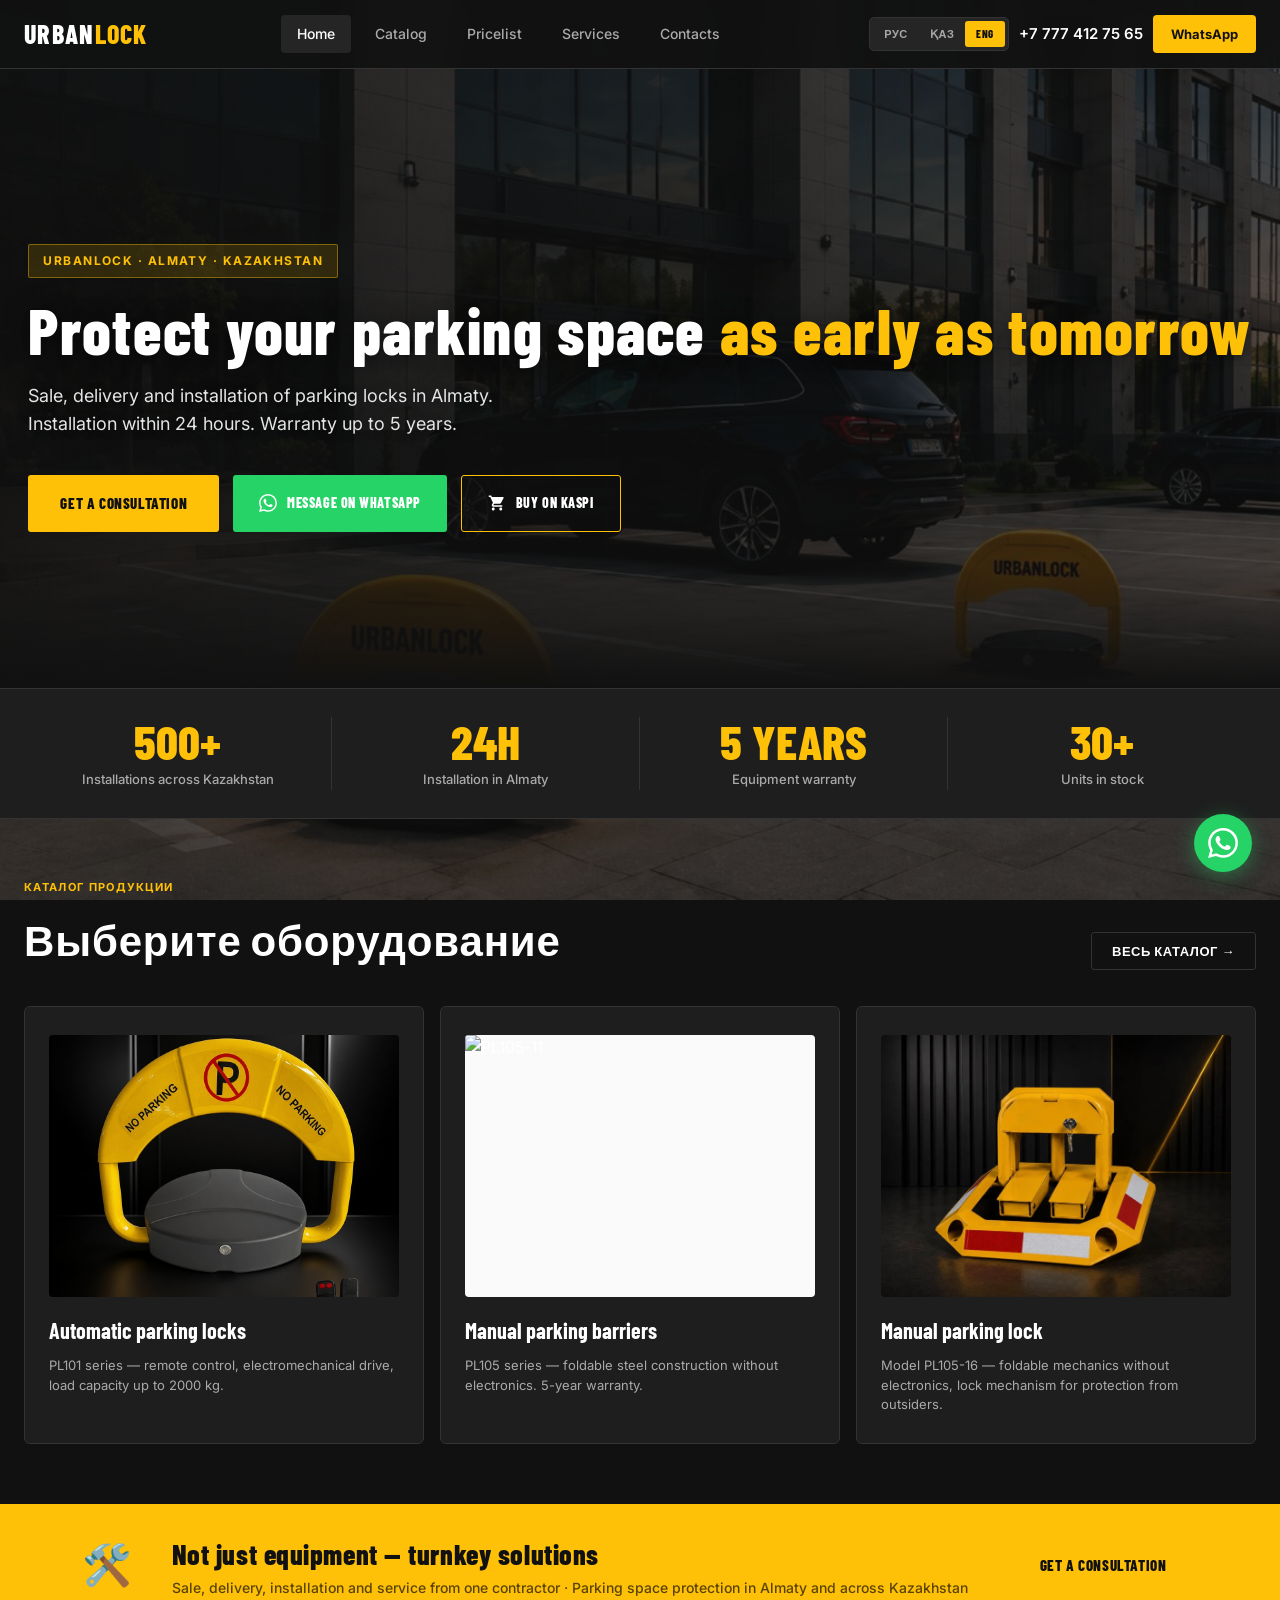
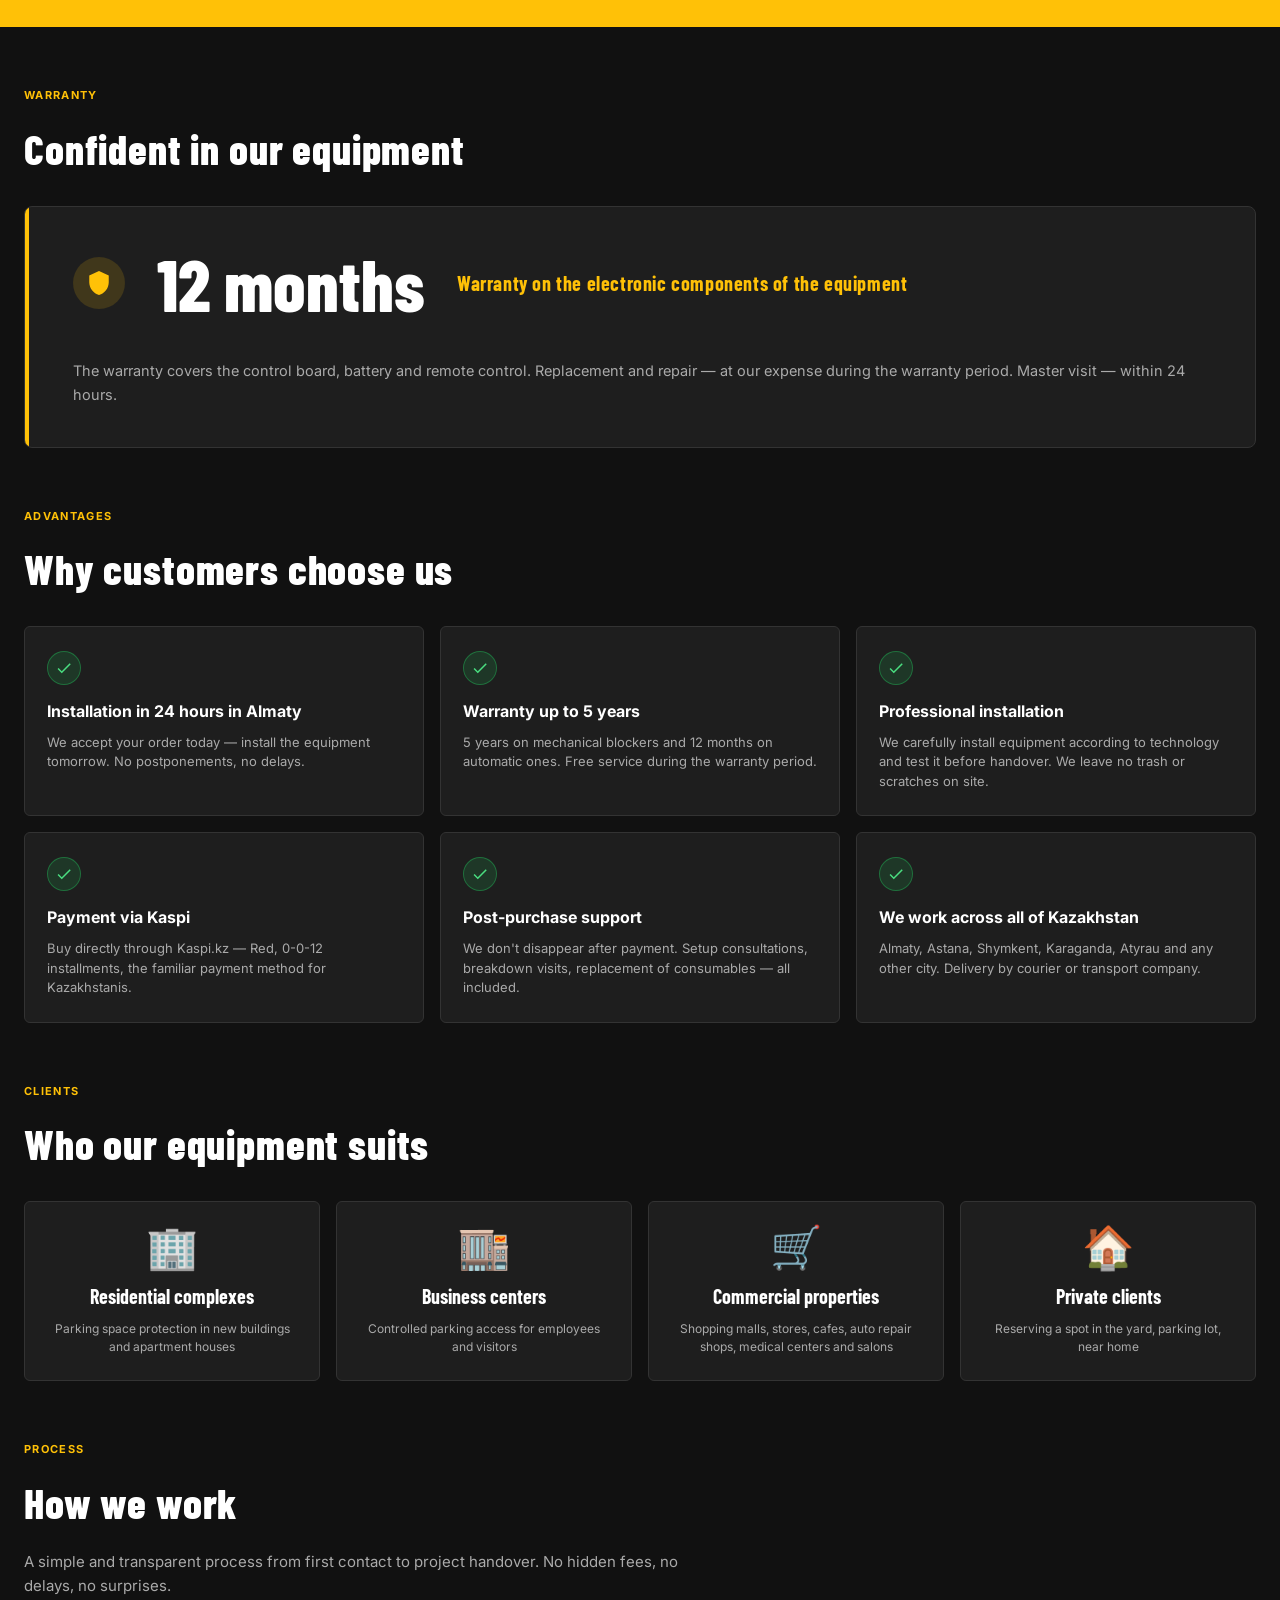
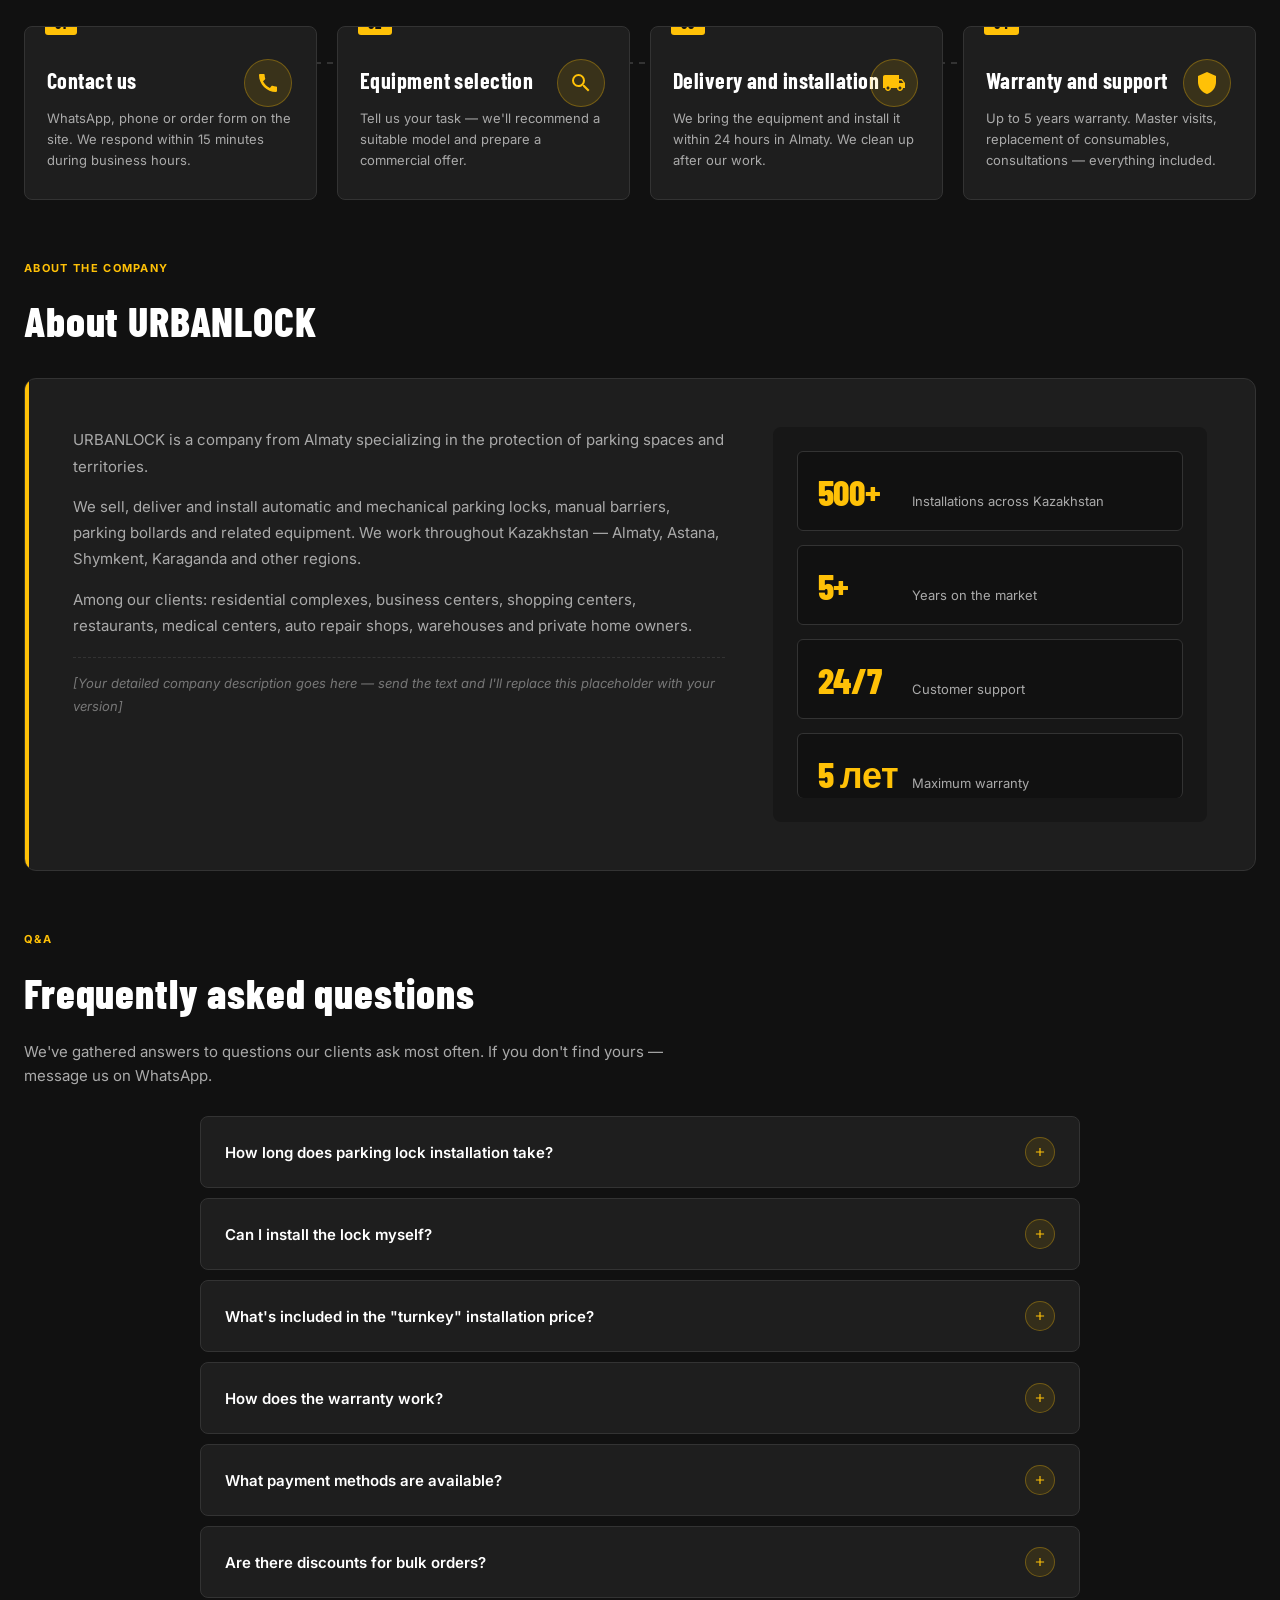
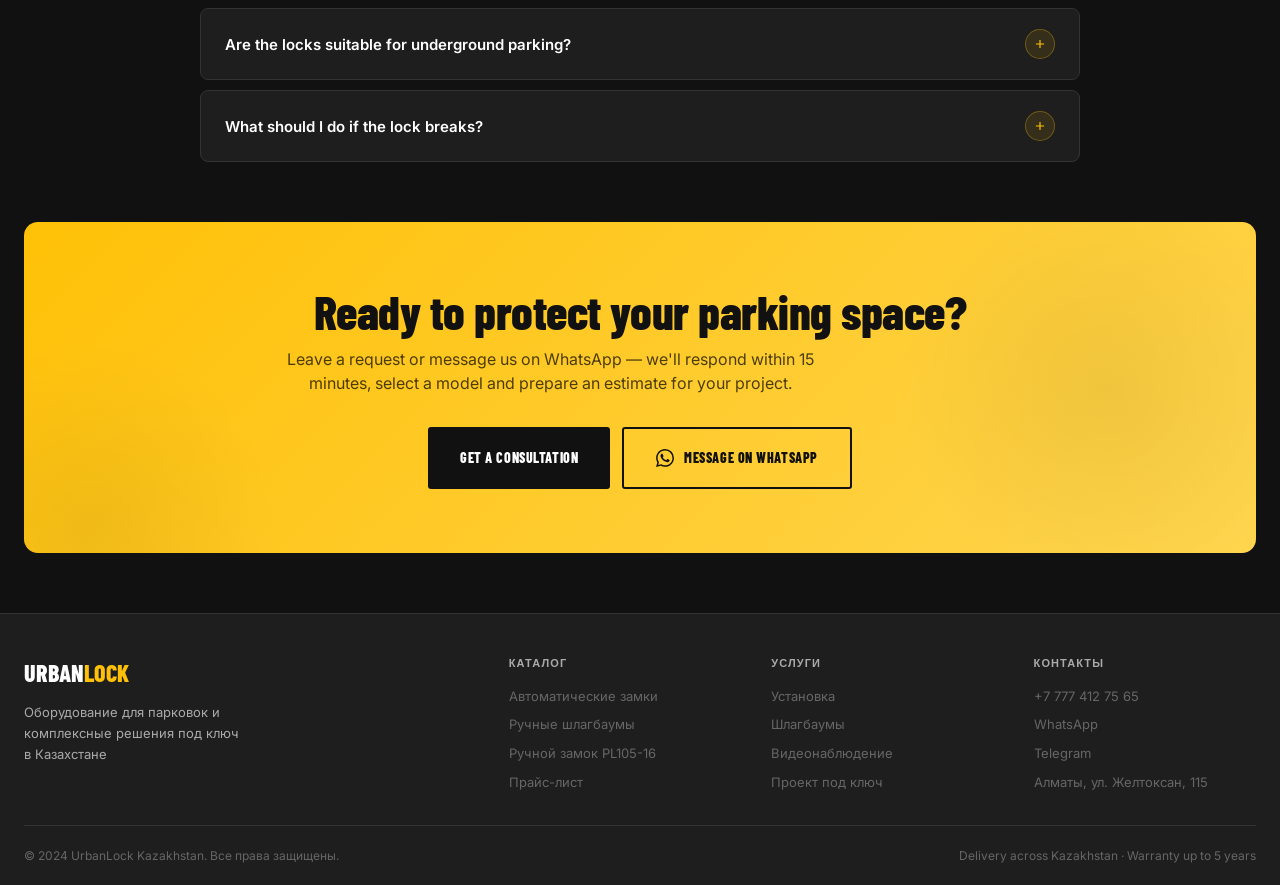
==== commit 52683803: "Change contact numbers and update product modal styles Updated contact information and styling for p" ====
--- a/index.html
+++ b/index.html
@@ -301,7 +301,7 @@
 .product-modal-close{position:absolute;top:16px;right:16px;background:rgba(17,17,17,0.7);backdrop-filter:blur(8px);border:1px solid var(--border);width:40px;height:40px;border-radius:50%;color:var(--white);font-size:20px;cursor:pointer;line-height:1;transition:background 0.2s,color 0.2s,transform 0.2s;display:flex;align-items:center;justify-content:center;z-index:10}
 .product-modal-close:hover{background:var(--yellow);color:var(--black);border-color:var(--yellow);transform:rotate(90deg)}
 .product-modal-header{display:grid;grid-template-columns:minmax(0,1fr) minmax(0,1fr);gap:0}
-.product-modal-img{background:#fafafa;display:flex;align-items:center;justify-content:center;padding:0;position:relative;min-height:420px;overflow:hidden}
+.product-modal-img{background:var(--graphite);display:flex;align-items:center;justify-content:center;padding:0;position:relative;min-height:420px;overflow:hidden}
 .product-modal-img img{width:100%;height:100%;object-fit:cover}
 .product-modal-img-cssviz{display:flex;align-items:flex-end;gap:8px}
 .product-modal-img-cssviz .bar{width:24px;height:130px;border-radius:4px 4px 0 0}
@@ -335,7 +335,7 @@
 .product-modal-warranty p{font-size:13px;color:var(--gray2);line-height:1.6;margin-bottom:8px}
 .product-modal-warranty p:last-child{margin-bottom:0}
 .product-modal-warranty strong{color:var(--white);font-weight:700}
-.catalog-card-img{background:#fafafa;aspect-ratio:4/3;display:flex;align-items:center;justify-content:center;padding:0;position:relative;overflow:hidden}
+.catalog-card-img{background:var(--graphite);aspect-ratio:4/3;display:flex;align-items:center;justify-content:center;padding:0;position:relative;overflow:hidden}
 .catalog-card-img img{width:100%;height:100%;object-fit:cover;display:block}
 .catalog-card-img-cssviz{display:flex;align-items:flex-end;gap:6px}
 .catalog-card-img-cssviz .bar{width:14px;height:80px;border-radius:3px 3px 0 0}
@@ -532,7 +532,7 @@
   .catalog-grid{grid-template-columns:1fr 1fr;gap:14px}
   .catalog-help{grid-template-columns:1fr;text-align:left}
   .product-modal-header{grid-template-columns:1fr}
-  .product-modal-img{min-height:280px;padding:24px}
+  .product-modal-img{min-height:280px;padding:0}
   .product-modal-info{padding:28px 24px 20px}
   .product-modal-title{font-size:32px}
   .product-modal-price{font-size:38px}
@@ -563,6 +563,15 @@
   .bottom-cta h2{font-size:28px}
   .stats-inner{grid-template-columns:1fr 1fr}
 }
+
+.product-gallery{position:relative;touch-action:pan-y}
+.product-gallery img{object-fit:cover;width:100%;height:100%;display:block}
+.product-modal-img.product-gallery img{position:absolute;inset:0}
+.gallery-arrow{position:absolute;top:50%;transform:translateY(-50%);width:40px;height:40px;border:1px solid #ddd;border-radius:50%;background:rgba(255,255,255,.94);color:#171717;font-size:28px;cursor:pointer;z-index:2;display:grid;place-items:center;padding:0;line-height:1}
+.gallery-arrow:hover{background:var(--yellow)}
+.gallery-arrow:focus-visible{outline:3px solid var(--yellow);outline-offset:2px}
+.gallery-prev{left:10px}.gallery-next{right:10px}
+.gallery-count{position:absolute;bottom:10px;left:50%;transform:translateX(-50%);background:rgba(0,0,0,.72);color:white;border-radius:20px;padding:4px 10px;font-size:12px;pointer-events:none}
 </style>
 </head>
 <body>
@@ -584,8 +593,8 @@
         <button class="lang-btn" data-lang="kz" onclick="setLang('kz')">ҚАЗ</button>
         <button class="lang-btn" data-lang="en" onclick="setLang('en')">ENG</button>
       </div>
-      <a href="tel:+77072208888" class="phone-link">+7 707 220-88-88</a>
-      <a href="https://wa.me/77072208888" class="btn-wa-nav">WhatsApp</a>
+      <a href="tel:+77774127565" class="phone-link">+7 777 412 75 65</a>
+      <a href="https://wa.me/77774127565" class="btn-wa-nav">WhatsApp</a>
     </div>
   </div>
 </nav>
@@ -602,7 +611,7 @@
           <p class="hero-sub" data-i18n="hero.sub">Продажа, доставка и установка парковочных блокираторов по Алматы. Монтаж в течение 24 часов. Гарантия до 5 лет.</p>
           <div class="hero-actions">
             <button class="btn-primary" onclick="openQuoteModal()" data-i18n="hero.cta1">Получить консультацию</button>
-            <a class="btn-wa-hero" href="https://wa.me/77072208888" target="_blank">
+            <a class="btn-wa-hero" href="https://wa.me/77774127565" target="_blank">
               <svg viewBox="0 0 24 24"><path d="M17.472 14.382c-.297-.149-1.758-.867-2.03-.967-.273-.099-.471-.148-.67.15-.197.297-.767.966-.94 1.164-.173.199-.347.223-.644.075-.297-.15-1.255-.463-2.39-1.475-.883-.788-1.48-1.761-1.653-2.059-.173-.297-.018-.458.13-.606.134-.133.298-.347.446-.52.149-.174.198-.298.298-.497.099-.198.05-.371-.025-.52-.075-.149-.669-1.612-.916-2.207-.242-.579-.487-.5-.669-.51-.173-.008-.371-.01-.57-.01-.198 0-.52.074-.792.372-.272.297-1.04 1.016-1.04 2.479 0 1.462 1.065 2.875 1.213 3.074.149.198 2.096 3.2 5.077 4.487.709.306 1.262.489 1.694.625.712.227 1.36.195 1.871.118.571-.085 1.758-.719 2.006-1.413.248-.694.248-1.289.173-1.413-.074-.124-.272-.198-.57-.347m-5.421 7.403h-.004a9.87 9.87 0 01-5.031-1.378l-.361-.214-3.741.982.998-3.648-.235-.374a9.86 9.86 0 01-1.51-5.26c.001-5.45 4.436-9.884 9.888-9.884 2.64 0 5.122 1.03 6.988 2.898a9.825 9.825 0 012.893 6.994c-.003 5.45-4.437 9.884-9.885 9.884m8.413-18.297A11.815 11.815 0 0012.05 0C5.495 0 .16 5.335.157 11.892c0 2.096.547 4.142 1.588 5.945L.057 24l6.305-1.654a11.882 11.882 0 005.683 1.448h.005c6.554 0 11.89-5.335 11.893-11.893a11.821 11.821 0 00-3.48-8.413Z"/></svg>
               <span data-i18n="hero.cta2">Написать в WhatsApp</span>
             </a>
@@ -644,7 +653,7 @@
       </div>
       <div class="cat-card" onclick="showSection('catalog',document.querySelectorAll('.nav-link')[1]);setTimeout(()=>showProduct('pl105-11'),300)">
         <div class="cat-thumb" style="background:#fafafa;border-radius:4px;aspect-ratio:4/3;display:flex;align-items:center;justify-content:center;margin-bottom:16px;overflow:hidden">
-          <img src="pl105.JPG" alt="PL105-11" style=width:100%;height:100%;object-fit:cover>
+          <img src="pl105f.JPG" alt="PL105-11" style=width:100%;height:100%;object-fit:cover>
         </div>
         <div class="cat-name" data-i18n="cat.2.name">Ручные парковочные шлагбаумы</div>
         <div class="cat-desc" data-i18n="cat.2.desc">Серия PL105 — складная стальная конструкция без электроники. Гарантия 5 лет.</div>
@@ -904,7 +913,7 @@
         <p data-i18n="cta.desc">Оставьте заявку или напишите в WhatsApp — ответим в течение 15 минут, подберём модель и подготовим расчёт под ваш объект.</p>
         <div class="bottom-cta-actions">
           <button class="btn-cta-dark" onclick="openQuoteModal()" data-i18n="cta.btn1">Получить консультацию</button>
-          <a class="btn-cta-outline" href="https://wa.me/77072208888" target="_blank">
+          <a class="btn-cta-outline" href="https://wa.me/77774127565" target="_blank">
             <svg viewBox="0 0 24 24"><path d="M17.472 14.382c-.297-.149-1.758-.867-2.03-.967-.273-.099-.471-.148-.67.15-.197.297-.767.966-.94 1.164-.173.199-.347.223-.644.075-.297-.15-1.255-.463-2.39-1.475-.883-.788-1.48-1.761-1.653-2.059-.173-.297-.018-.458.13-.606.134-.133.298-.347.446-.52.149-.174.198-.298.298-.497.099-.198.05-.371-.025-.52-.075-.149-.669-1.612-.916-2.207-.242-.579-.487-.5-.669-.51-.173-.008-.371-.01-.57-.01-.198 0-.52.074-.792.372-.272.297-1.04 1.016-1.04 2.479 0 1.462 1.065 2.875 1.213 3.074.149.198 2.096 3.2 5.077 4.487.709.306 1.262.489 1.694.625.712.227 1.36.195 1.871.118.571-.085 1.758-.719 2.006-1.413.248-.694.248-1.289.173-1.413-.074-.124-.272-.198-.57-.347m-5.421 7.403h-.004a9.87 9.87 0 01-5.031-1.378l-.361-.214-3.741.982.998-3.648-.235-.374a9.86 9.86 0 01-1.51-5.26c.001-5.45 4.436-9.884 9.888-9.884 2.64 0 5.122 1.03 6.988 2.898a9.825 9.825 0 012.893 6.994c-.003 5.45-4.437 9.884-9.885 9.884m8.413-18.297A11.815 11.815 0 0012.05 0C5.495 0 .16 5.335.157 11.892c0 2.096.547 4.142 1.588 5.945L.057 24l6.305-1.654a11.882 11.882 0 005.683 1.448h.005c6.554 0 11.89-5.335 11.893-11.893a11.821 11.821 0 00-3.48-8.413Z"/></svg>
             <span data-i18n="cta.btn2">Написать в WhatsApp</span>
           </a>
@@ -1067,7 +1076,7 @@
       <!-- PL105-13 Механический Усиленный -->
       <div class="catalog-card" data-cat="manual" onclick="showProduct('pl105-13')">
         <div class="catalog-card-img">
-        <img src="pl105-13.jpg" alt="Ручной парковочный шлагбаум PL105-13">
+        <img src="pl105-13.JPG" alt="Ручной парковочный шлагбаум PL105-13">
           <div class="catalog-card-tag-corner">Усиленный</div>
         </div>
         <div class="catalog-card-body">
@@ -1099,7 +1108,7 @@
       <!-- PL105-11 Бюджетный -->
       <div class="catalog-card" data-cat="manual" onclick="showProduct('pl105-11')">
         <div class="catalog-card-img">
-          <img src="pl105-11.jpg" alt="PL105-11 Бюджетный">
+          <img src="pl105-11.JPG" alt="PL105-11 Бюджетный">
           
         </div>
         <div class="catalog-card-body">
@@ -1302,7 +1311,7 @@
         <div style="font-family:'Barlow Condensed',sans-serif;font-size:36px;font-weight:800;color:var(--yellow);line-height:1">−15%</div>
         <div style="font-size:13px;color:var(--gray2);margin-top:4px;font-weight:500" data-i18n="disc.15.lbl">от 11 единиц</div>
       </div>
-      <a href="tel:+77072208888" style="background:var(--graphite);border:1px solid var(--border);border-radius:6px;padding:20px;text-decoration:none;display:block;transition:border-color 0.25s var(--ease),background 0.25s var(--ease),transform 0.25s var(--ease)" onmouseover="this.style.borderColor='var(--yellow)';this.style.background='rgba(255,193,7,0.06)';this.style.transform='translateY(-2px)'" onmouseout="this.style.borderColor='var(--border)';this.style.background='var(--graphite)';this.style.transform='translateY(0)'">
+      <a href="tel:+77774127565" style="background:var(--graphite);border:1px solid var(--border);border-radius:6px;padding:20px;text-decoration:none;display:block;transition:border-color 0.25s var(--ease),background 0.25s var(--ease),transform 0.25s var(--ease)" onmouseover="this.style.borderColor='var(--yellow)';this.style.background='rgba(255,193,7,0.06)';this.style.transform='translateY(-2px)'" onmouseout="this.style.borderColor='var(--border)';this.style.background='var(--graphite)';this.style.transform='translateY(0)'">
         <div style="font-family:'Barlow Condensed',sans-serif;font-size:26px;font-weight:800;color:var(--yellow);line-height:1.05;display:flex;align-items:center;gap:8px">
           <svg viewBox="0 0 24 24" style="width:24px;height:24px;fill:var(--yellow);flex-shrink:0"><path d="M6.62 10.79c1.44 2.83 3.76 5.14 6.59 6.59l2.2-2.2c.27-.27.67-.36 1.02-.24 1.12.37 2.33.57 3.57.57.55 0 1 .45 1 1V20c0 .55-.45 1-1 1-9.39 0-17-7.61-17-17 0-.55.45-1 1-1h3.5c.55 0 1 .45 1 1 0 1.25.2 2.45.57 3.57.11.35.03.74-.25 1.02l-2.2 2.2z"/></svg>
           <span data-i18n="disc.call.title">По звонку</span>
@@ -1458,7 +1467,7 @@
     <div class="contacts-grid">
       <div class="contact-block">
         <h2 style="font-family:'Barlow Condensed',sans-serif;font-size:28px;font-weight:800;margin-bottom:20px">Напишите или позвоните</h2>
-        <a class="contact-btn" href="https://wa.me/77072208888">
+        <a class="contact-btn" href="https://wa.me/77774127565">
           <div class="contact-btn-icon wa"><svg viewBox="0 0 24 24"><path d="M17.472 14.382c-.297-.149-1.758-.867-2.03-.967-.273-.099-.471-.148-.67.15-.197.297-.767.966-.94 1.164-.173.199-.347.223-.644.075-.297-.15-1.255-.463-2.39-1.475-.883-.788-1.48-1.761-1.653-2.059-.173-.297-.018-.458.13-.606.134-.133.298-.347.446-.52.149-.174.198-.298.298-.497.099-.198.05-.371-.025-.52-.075-.149-.669-1.612-.916-2.207-.242-.579-.487-.5-.669-.51-.173-.008-.371-.01-.57-.01-.198 0-.52.074-.792.372-.272.297-1.04 1.016-1.04 2.479 0 1.462 1.065 2.875 1.213 3.074.149.198 2.096 3.2 5.077 4.487.709.306 1.262.489 1.694.625.712.227 1.36.195 1.871.118.571-.085 1.758-.719 2.006-1.413.248-.694.248-1.289.173-1.413-.074-.124-.272-.198-.57-.347m-5.421 7.403h-.004a9.87 9.87 0 01-5.031-1.378l-.361-.214-3.741.982.998-3.648-.235-.374a9.86 9.86 0 01-1.51-5.26c.001-5.45 4.436-9.884 9.888-9.884 2.64 0 5.122 1.03 6.988 2.898a9.825 9.825 0 012.893 6.994c-.003 5.45-4.437 9.884-9.885 9.884m8.413-18.297A11.815 11.815 0 0012.05 0C5.495 0 .16 5.335.157 11.892c0 2.096.547 4.142 1.588 5.945L.057 24l6.305-1.654a11.882 11.882 0 005.683 1.448h.005c6.554 0 11.89-5.335 11.893-11.893a11.821 11.821 0 00-3.48-8.413Z"/></svg></div>
           <div class="contact-btn-text"><strong>WhatsApp</strong><span>Напишите прямо сейчас — отвечаем за 10 минут</span></div>
         </a>
@@ -1466,9 +1475,9 @@
           <div class="contact-btn-icon tg"><svg viewBox="0 0 24 24"><path d="M11.944 0A12 12 0 0 0 0 12a12 12 0 0 0 12 12 12 12 0 0 0 12-12A12 12 0 0 0 12 0a12 12 0 0 0-.056 0zm4.962 7.224c.1-.002.321.023.465.14a.506.506 0 0 1 .171.325c.016.093.036.306.02.472-.18 1.898-.962 6.502-1.36 8.627-.168.9-.499 1.201-.82 1.23-.696.065-1.225-.46-1.9-.902-1.056-.693-1.653-1.124-2.678-1.8-1.185-.78-.417-1.21.258-1.91.177-.184 3.247-2.977 3.307-3.23.007-.032.014-.15-.056-.212s-.174-.041-.249-.024c-.106.024-1.793 1.14-5.061 3.345-.48.33-.913.49-1.302.48-.428-.008-1.252-.241-1.865-.44-.752-.245-1.349-.374-1.297-.789.027-.216.325-.437.893-.663 3.498-1.524 5.83-2.529 6.998-3.014 3.332-1.386 4.025-1.627 4.476-1.635z"/></svg></div>
           <div class="contact-btn-text"><strong>Telegram</strong><span>@urbanlock_kz — удобно для документов и фото</span></div>
         </a>
-        <a class="contact-btn" href="tel:+77774127555">
+        <a class="contact-btn" href="tel:+77774127565">
           <div class="contact-btn-icon ph"><svg viewBox="0 0 24 24"><path d="M6.62 10.79c1.44 2.83 3.76 5.14 6.59 6.59l2.2-2.2c.27-.27.67-.36 1.02-.24 1.12.37 2.33.57 3.57.57.55 0 1 .45 1 1V20c0 .55-.45 1-1 1-9.39 0-17-7.61-17-17 0-.55.45-1 1-1h3.5c.55 0 1 .45 1 1 0 1.25.2 2.45.57 3.57.11.35.03.74-.25 1.02l-2.2 2.2z"/></svg></div>
-          <div class="contact-btn-text"><strong>+7 777 412 75 55</strong><span>Позвоните — ответим в течение 15 минут</span></div>
+          <div class="contact-btn-text"><strong>+7 777 412 75 65</strong><span>Позвоните — ответим в течение 15 минут</span></div>
         </a>
 
         <div class="contact-info-cards">
@@ -1613,7 +1622,7 @@
 <!-- STICKY WA -->
 <div class="sticky-wa">
   <div class="sticky-wa-tooltip" data-i18n="pmodal.wa">Написать в WhatsApp</div>
-  <a class="sticky-wa-btn" href="https://wa.me/77072208888" target="_blank">
+  <a class="sticky-wa-btn" href="https://wa.me/77774127565" target="_blank">
     <svg viewBox="0 0 24 24"><path d="M17.472 14.382c-.297-.149-1.758-.867-2.03-.967-.273-.099-.471-.148-.67.15-.197.297-.767.966-.94 1.164-.173.199-.347.223-.644.075-.297-.15-1.255-.463-2.39-1.475-.883-.788-1.48-1.761-1.653-2.059-.173-.297-.018-.458.13-.606.134-.133.298-.347.446-.52.149-.174.198-.298.298-.497.099-.198.05-.371-.025-.52-.075-.149-.669-1.612-.916-2.207-.242-.579-.487-.5-.669-.51-.173-.008-.371-.01-.57-.01-.198 0-.52.074-.792.372-.272.297-1.04 1.016-1.04 2.479 0 1.462 1.065 2.875 1.213 3.074.149.198 2.096 3.2 5.077 4.487.709.306 1.262.489 1.694.625.712.227 1.36.195 1.871.118.571-.085 1.758-.719 2.006-1.413.248-.694.248-1.289.173-1.413-.074-.124-.272-.198-.57-.347m-5.421 7.403h-.004a9.87 9.87 0 01-5.031-1.378l-.361-.214-3.741.982.998-3.648-.235-.374a9.86 9.86 0 01-1.51-5.26c.001-5.45 4.436-9.884 9.888-9.884 2.64 0 5.122 1.03 6.988 2.898a9.825 9.825 0 012.893 6.994c-.003 5.45-4.437 9.884-9.885 9.884m8.413-18.297A11.815 11.815 0 0012.05 0C5.495 0 .16 5.335.157 11.892c0 2.096.547 4.142 1.588 5.945L.057 24l6.305-1.654a11.882 11.882 0 005.683 1.448h.005c6.554 0 11.89-5.335 11.893-11.893a11.821 11.821 0 00-3.48-8.413Z"/></svg>
   </a>
 </div>
@@ -1647,8 +1656,8 @@
       <div class="footer-col">
         <h4>Контакты</h4>
         <div class="footer-links">
-          <a href="tel:+77072208888">+7 707 220-88-88</a>
-          <a href="https://wa.me/77072208888">WhatsApp</a>
+          <a href="tel:+77774127565">+7 777 412 75 65</a>
+          <a href="https://wa.me/77774127565">WhatsApp</a>
           <a href="https://t.me/urbanlock_kz">Telegram</a>
           <a>Алматы, ул. Желтоксан, 115</a>
         </div>
@@ -2201,6 +2210,7 @@
     model: 'PL101-1 · Автоматический',
     title: 'Автоматический парковочный замок PL101-1',
     image: 'PL 101.JPG',
+    images: ['PL 101.JPG', 'pl101full.JPG'],
     desc: 'Работает от батареек — без проводки и подключения к электросети. Дистанционное управление пультом, нагрузка до 2000 кг.',
     fullDesc: '<p>Автоматический парковочный блокиратор <strong>PL101-1</strong> предназначен для ограничения доступа к парковочному месту. Управление осуществляется с помощью дистанционного пульта, позволяющего быстро поднимать и опускать блокирующую дугу.</p><p>Корпус изготовлен из стали с антикоррозийным покрытием и рассчитан на эксплуатацию в условиях дождя, снега, пыли и перепадов температур.</p><h4>Особенности:</h4><ul class="product-feature-list"><li>Дистанционное управление</li><li>Электромеханический привод</li><li>Прочный стальной корпус</li><li>Антикоррозийное покрытие</li><li>Устойчивость к атмосферным воздействиям</li><li>Монтаж на асфальт или бетон</li><li>Подходит для частных и коммерческих парковок</li></ul><p>PL101-1 обеспечивает надёжную защиту парковочного места от несанкционированной парковки.</p>',
     tags: ['Пульт ДУ', 'Питание AA', '2000 кг', 'CE'],
@@ -2245,7 +2255,8 @@
   'pl105-16': {
     model: 'PL105-16 · Ручной замок',
     title: 'Ручной парковочный замок PL105-16',
-    image: null,
+    image: 'pl105-16.JPG',
+    images: ['pl105-16.JPG', 'pl105-16full.JPG'],
     imgViz: 'manual-lock',
     desc: 'Ручное управление без электроники. Никаких батареек, никакого обслуживания — только сталь и механика. Гарантия 5 лет.',
     fullDesc: '<p><strong>PL105-16</strong> — надёжный механический парковочный блокиратор для защиты личного парковочного места. Благодаря складной конструкции не занимает много места и прост в ежедневном использовании.</p><p>PL105-16 не требует подключения к электросети, зарядки аккумуляторов или дополнительного обслуживания. Изготовлен из прочной стали и рассчитан на длительную эксплуатацию в любых погодных условиях.</p><h4>Преимущества:</h4><ul class="product-feature-list"><li>Складная механическая конструкция</li><li>Не требует питания и электроники</li><li>Замковый механизм для защиты от посторонних</li><li>Усиленный стальной корпус</li><li>Защита от коррозии и влаги</li><li>Подходит для дворов, ЖК, офисов и предприятий</li><li>Быстрый монтаж на асфальт или бетон</li></ul><p>Простое и эффективное решение для резервирования парковочного места.</p>',
@@ -2268,6 +2279,7 @@
     model: 'PL105-10 · Ручной шлагбаум',
     title: 'Ручной парковочный шлагбаум PL105-10',
     image: 'pl105-10.JPG',
+    images: ['pl105-10.JPG', 'pl105-10full.JPG'],
     imgViz: 'u-shape',
     desc: 'П-образный ручной парковочный шлагбаум. Прочная стальная конструкция, складная механика, замковый механизм для защиты от посторонних.',
     fullDesc: '<p><strong>PL105-10</strong> — ручной парковочный шлагбаум П-образной конструкции. Используется для резервирования и защиты индивидуального парковочного места во дворах, ЖК, на коммерческих и частных территориях.</p><p>Изготовлен из прочной стали с антикоррозийным покрытием. Не требует электричества и обслуживания — простое и надёжное решение.</p>',
@@ -2291,6 +2303,7 @@
     model: 'PL105-13 · Ручной шлагбаум',
     title: 'Ручной парковочный шлагбаум PL105-13',
     image: 'pl105-13.JPG',
+    images: ['pl105-13.JPG', 'pl105-13full.JPG'],
     imgViz: 'u-shape-wide',
     desc: 'Широкий П-образный ручной парковочный шлагбаум. Утолщённая сталь, антивандальный замок. Для коммерческих объектов с активным трафиком.',
     fullDesc: '<p><strong>PL105-13</strong> — широкий П-образный ручной парковочный шлагбаум, усиленная версия. Утолщённая сталь и антивандальный замковый механизм обеспечивают повышенную защиту парковочного места.</p><p>Рекомендуется для коммерческих объектов, мест с активным трафиком и территорий с риском попыток взлома.</p>',
@@ -2312,6 +2325,7 @@
     model: 'PL105-11 · Ручной шлагбаум',
     title: 'Ручной парковочный шлагбаум PL105-11',
     image: 'pl105-11.JPG',
+    images: ['pl105-11.JPG', 'pl105-11full.JPG'],
     desc: 'Треугольный складной ручной парковочный шлагбаум. Самое доступное решение для базовой защиты парковочного места.',
     fullDesc: '<p><strong>PL105-11</strong> — треугольный складной ручной парковочный шлагбаум. Базовая модель для частных дворов и личных парковочных мест по доступной цене.</p><p>Складная конструкция, замковый механизм, светоотражающие полосы в комплекте. Не требует обслуживания и электричества.</p>',
     tags: ['Треугольный', 'Складной', 'Доступная цена'],
@@ -2547,7 +2561,7 @@
   // Image or CSS viz
   const imgWrap = document.getElementById('pm-img-wrap');
   if (p.image) {
-    imgWrap.innerHTML = '<img id="pm-img" src="' + p.image + '" alt="' + pField(p, id, "title") + '">';
+    renderProductGallery(imgWrap, p, pField(p, id, 'title'));
   } else if (p.imgViz === 'u-shape') {
     imgWrap.innerHTML = '<svg viewBox="0 0 240 200" style="width:80%;max-width:280px"><rect x="50" y="30" width="22" height="140" fill="#FFC107" rx="3"/><rect x="168" y="30" width="22" height="140" fill="#FFC107" rx="3"/><rect x="50" y="30" width="140" height="22" fill="#FFC107" rx="3"/><circle cx="120" cy="100" r="16" fill="none" stroke="#FFC107" stroke-width="4"/><rect x="20" y="178" width="200" height="6" fill="#666" rx="2"/></svg>';
   } else if (p.imgViz === 'u-shape-wide') {
@@ -2619,7 +2633,7 @@
     closeProductModal();
     orderProduct(pField(p, id, 'model'));
   };
-  document.getElementById('pm-btn-wa').href = 'https://wa.me/77072208888?text=' + encodeURIComponent(t('wa.product') + ' ' + pField(p, id, 'model') + ' (' + pField(p, id, 'title') + '). ' + (CURRENT_LANG === 'kz' ? 'Менімен байланысыңыз.' : CURRENT_LANG === 'en' ? 'Please contact me.' : 'Свяжитесь со мной.'));
+  document.getElementById('pm-btn-wa').href = 'https://wa.me/77774127565?text=' + encodeURIComponent(t('wa.product') + ' ' + pField(p, id, 'model') + ' (' + pField(p, id, 'title') + '). ' + (CURRENT_LANG === 'kz' ? 'Менімен байланысыңыз.' : CURRENT_LANG === 'en' ? 'Please contact me.' : 'Свяжитесь со мной.'));
 
   document.getElementById('productModal').classList.add('open');
   document.body.style.overflow = 'hidden';
@@ -2653,7 +2667,7 @@
 });
 
 // Owner's WhatsApp number — все заявки уходят сюда
-const OWNER_WA = '77072208888';
+const OWNER_WA = '77774127565';
 
 function sendQuickQuote() {
   // Multilingual labels for WhatsApp message
@@ -2706,6 +2720,59 @@
   const url = 'https://wa.me/' + OWNER_WA + '?text=' + encodeURIComponent(message);
   window.open(url, '_blank');
 }
+
+// Shared gallery for catalog cards and the product detail window.
+function renderProductGallery(wrap, product, title) {
+  const photos = product.images || [product.image];
+  wrap.onclick = null;
+  wrap.ontouchstart = null;
+  wrap.ontouchend = null;
+  if (wrap.id === 'pm-img-wrap') wrap.replaceChildren();
+  wrap.querySelectorAll('img, svg, .gallery-arrow, .gallery-count').forEach(el => el.remove());
+  wrap.classList.add('product-gallery');
+  const img = document.createElement('img');
+  img.alt = title;
+  img.draggable = false;
+  wrap.prepend(img);
+  let index = 0;
+  const count = document.createElement('span');
+  count.className = 'gallery-count';
+  count.setAttribute('aria-live', 'polite');
+  function show(step) {
+    index = (index + step + photos.length) % photos.length;
+    img.src = photos[index];
+    count.textContent = (index + 1) + ' / ' + photos.length;
+  }
+  show(0);
+  if (photos.length < 2) return;
+  wrap.append(count);
+  for (const [step, label, glyph, side] of [[-1, 'Предыдущее фото', '‹', 'prev'], [1, 'Следующее фото', '›', 'next']]) {
+    const button = document.createElement('button');
+    button.type = 'button';
+    button.className = 'gallery-arrow gallery-' + side;
+    button.setAttribute('aria-label', label);
+    button.textContent = glyph;
+    button.onclick = event => { event.stopPropagation(); show(step); };
+    wrap.append(button);
+  }
+  let start = null;
+  let swiped = false;
+  wrap.ontouchstart = event => { start = {x: event.touches[0].clientX, y: event.touches[0].clientY}; swiped = false; };
+  wrap.ontouchend = event => {
+    if (!start) return;
+    const dx = event.changedTouches[0].clientX - start.x;
+    const dy = event.changedTouches[0].clientY - start.y;
+    if (Math.abs(dx) > 40 && Math.abs(dx) > Math.abs(dy)) { show(dx < 0 ? 1 : -1); swiped = true; }
+    start = null;
+  };
+  wrap.onclick = event => { if (swiped) { event.stopPropagation(); event.preventDefault(); swiped = false; } };
+}
+document.querySelectorAll('.catalog-card').forEach(card => {
+  const match = (card.getAttribute('onclick') || '').match(/showProduct\('([^']+)'\)/);
+  const product = match && PRODUCTS[match[1]];
+  if (product && product.image) renderProductGallery(card.querySelector('.catalog-card-img'), product, product.title);
+});
+
 </script>
 </body>
 </html>
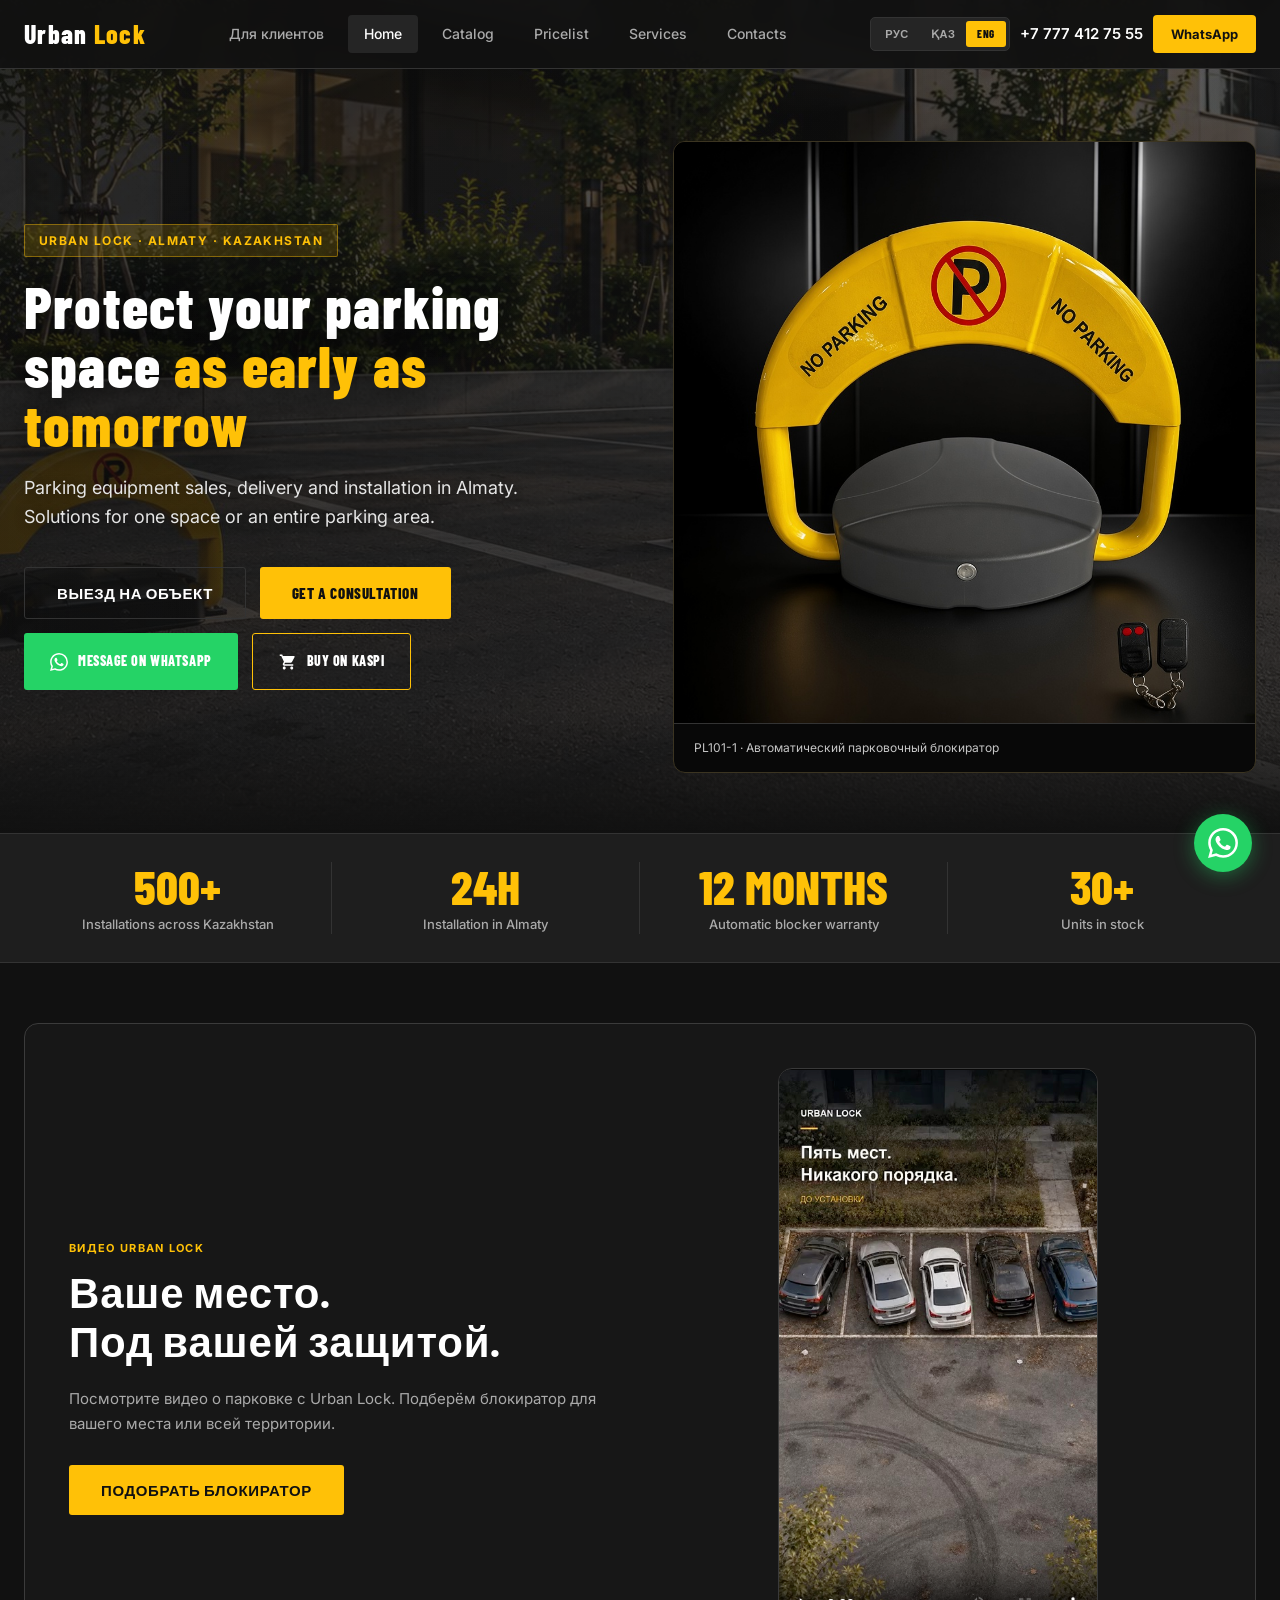
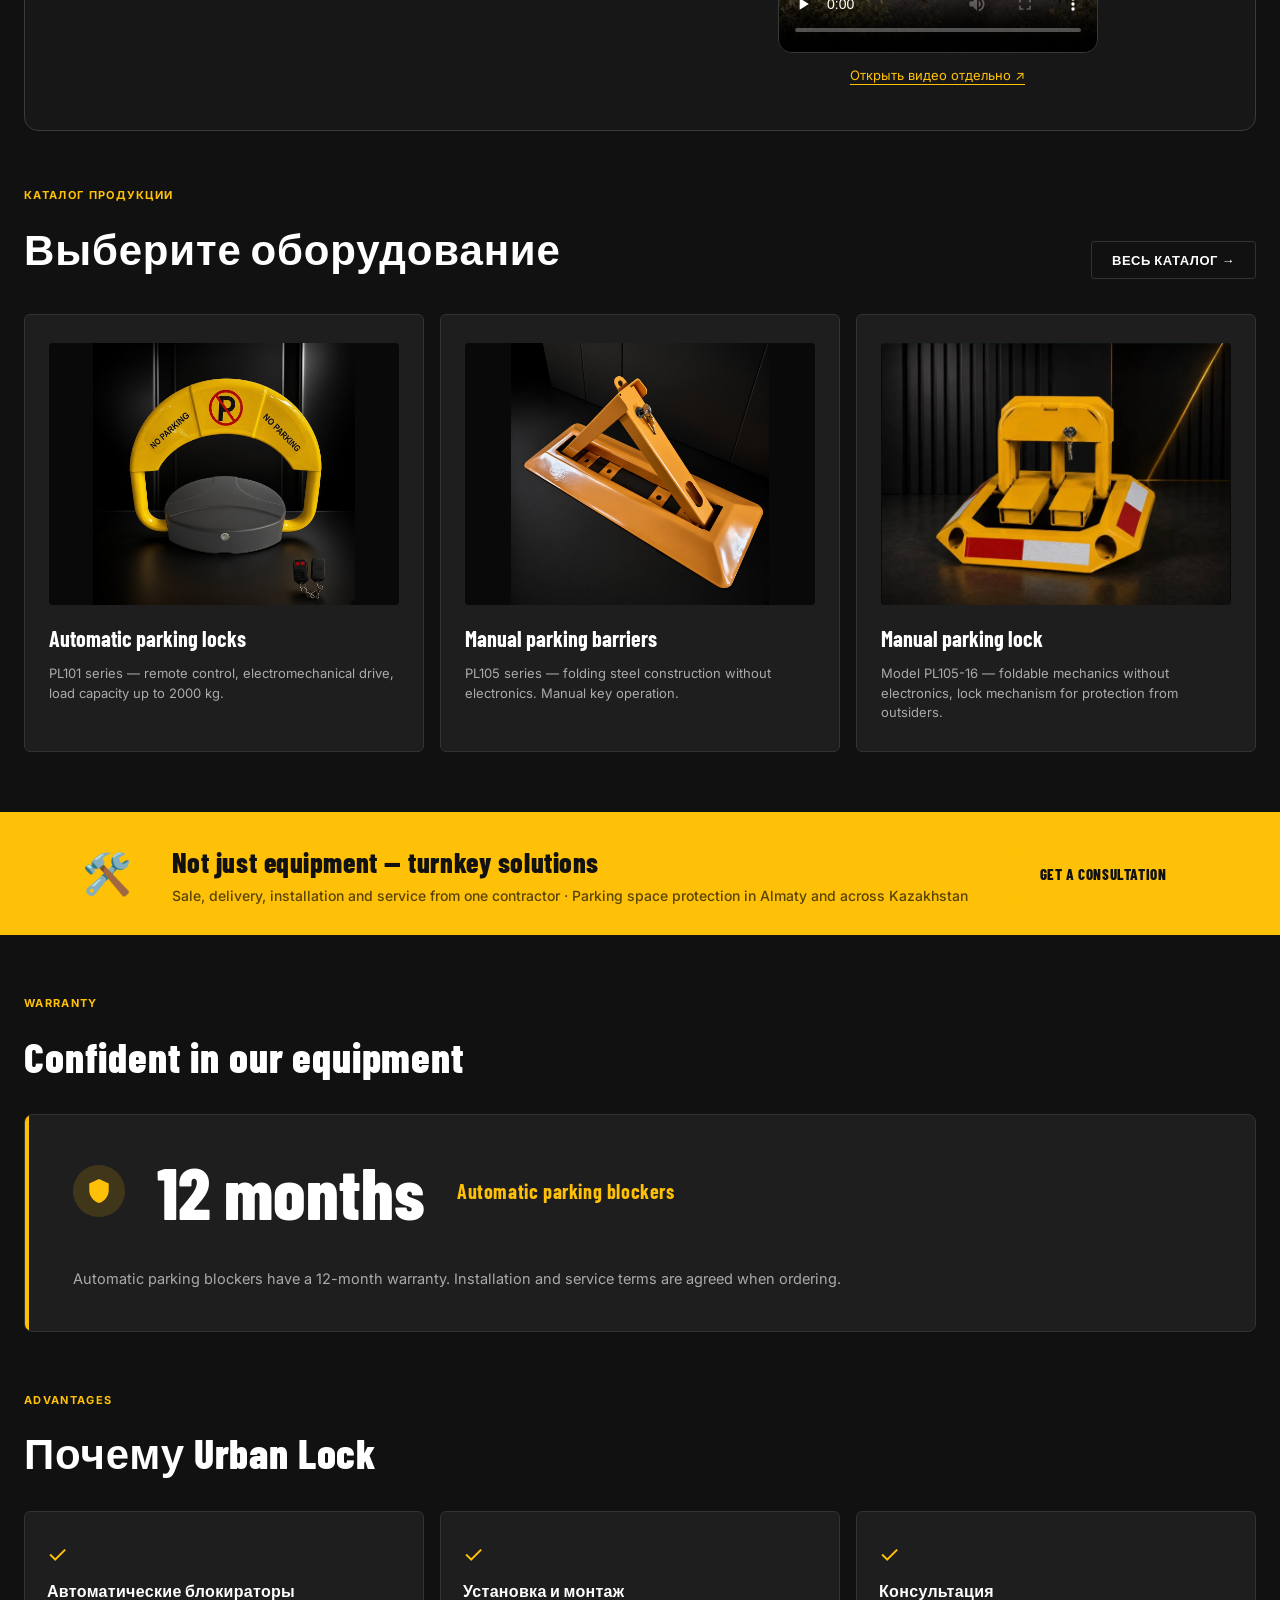
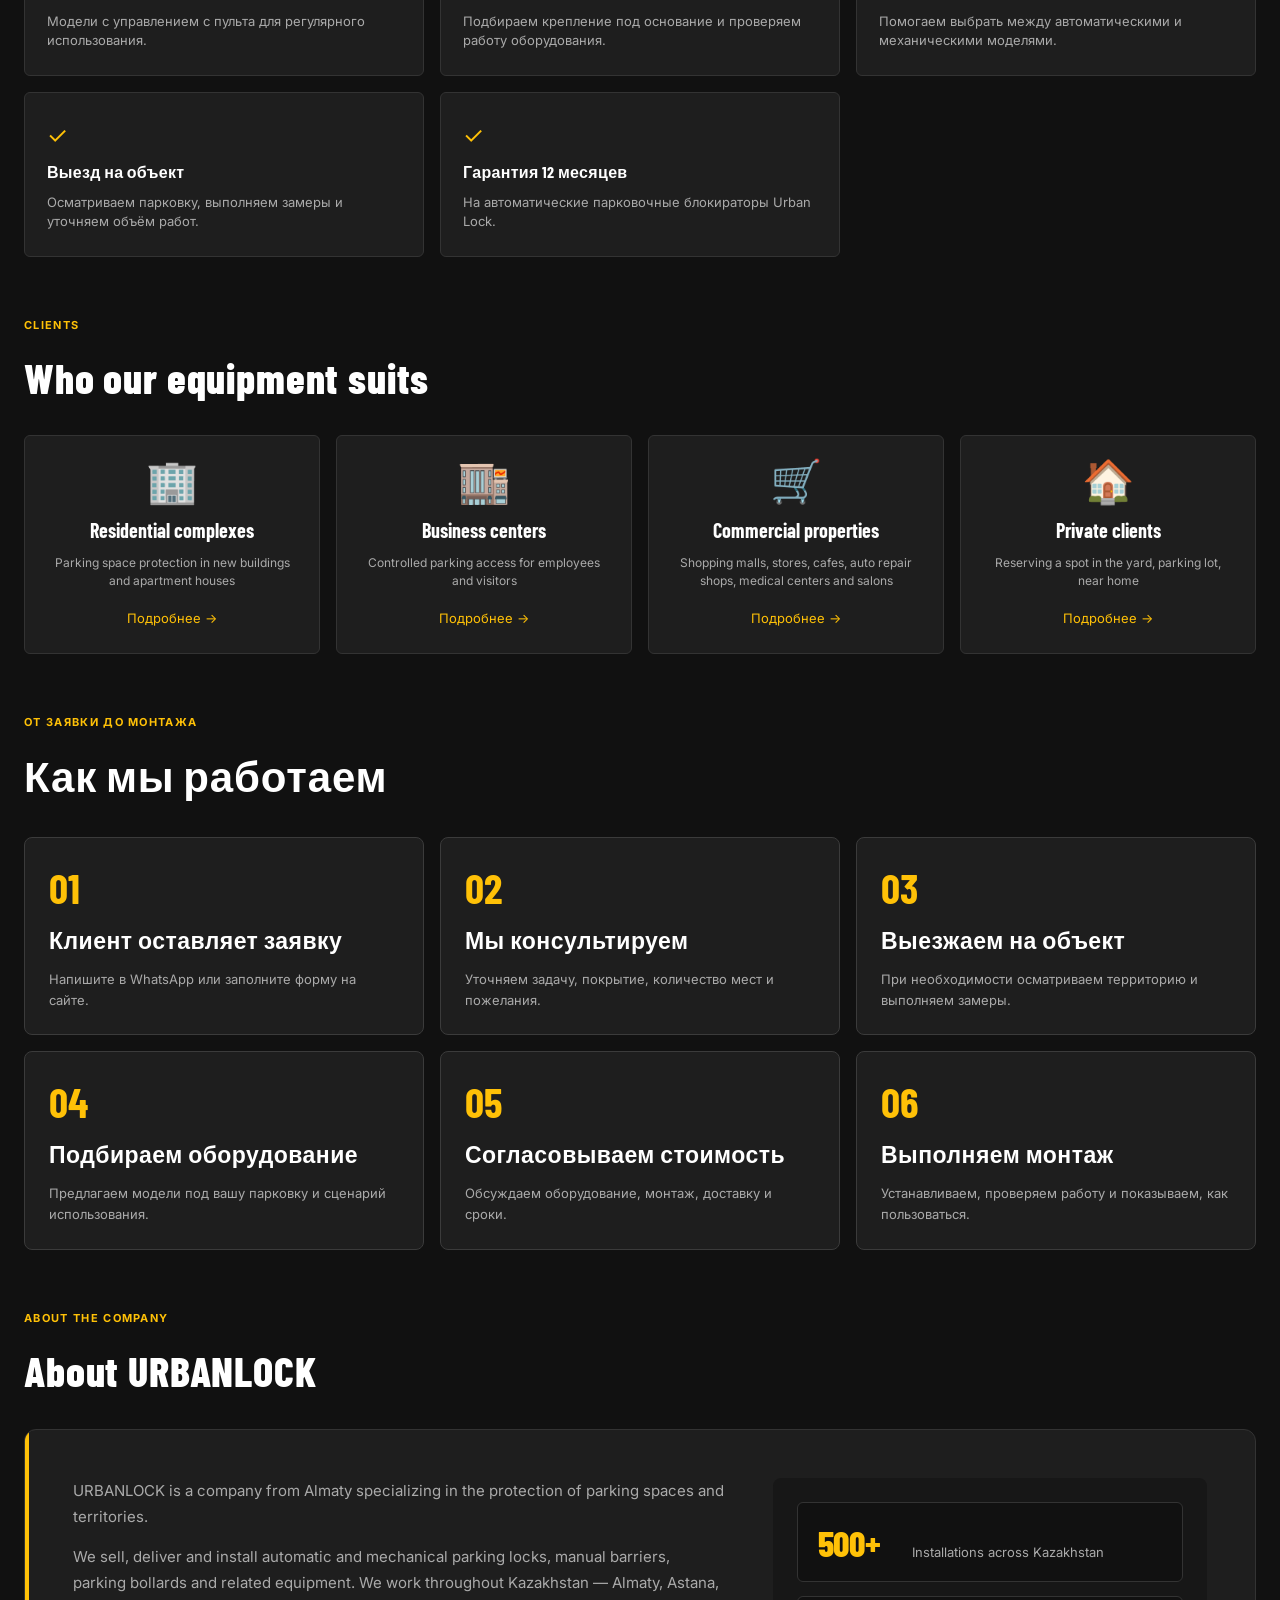
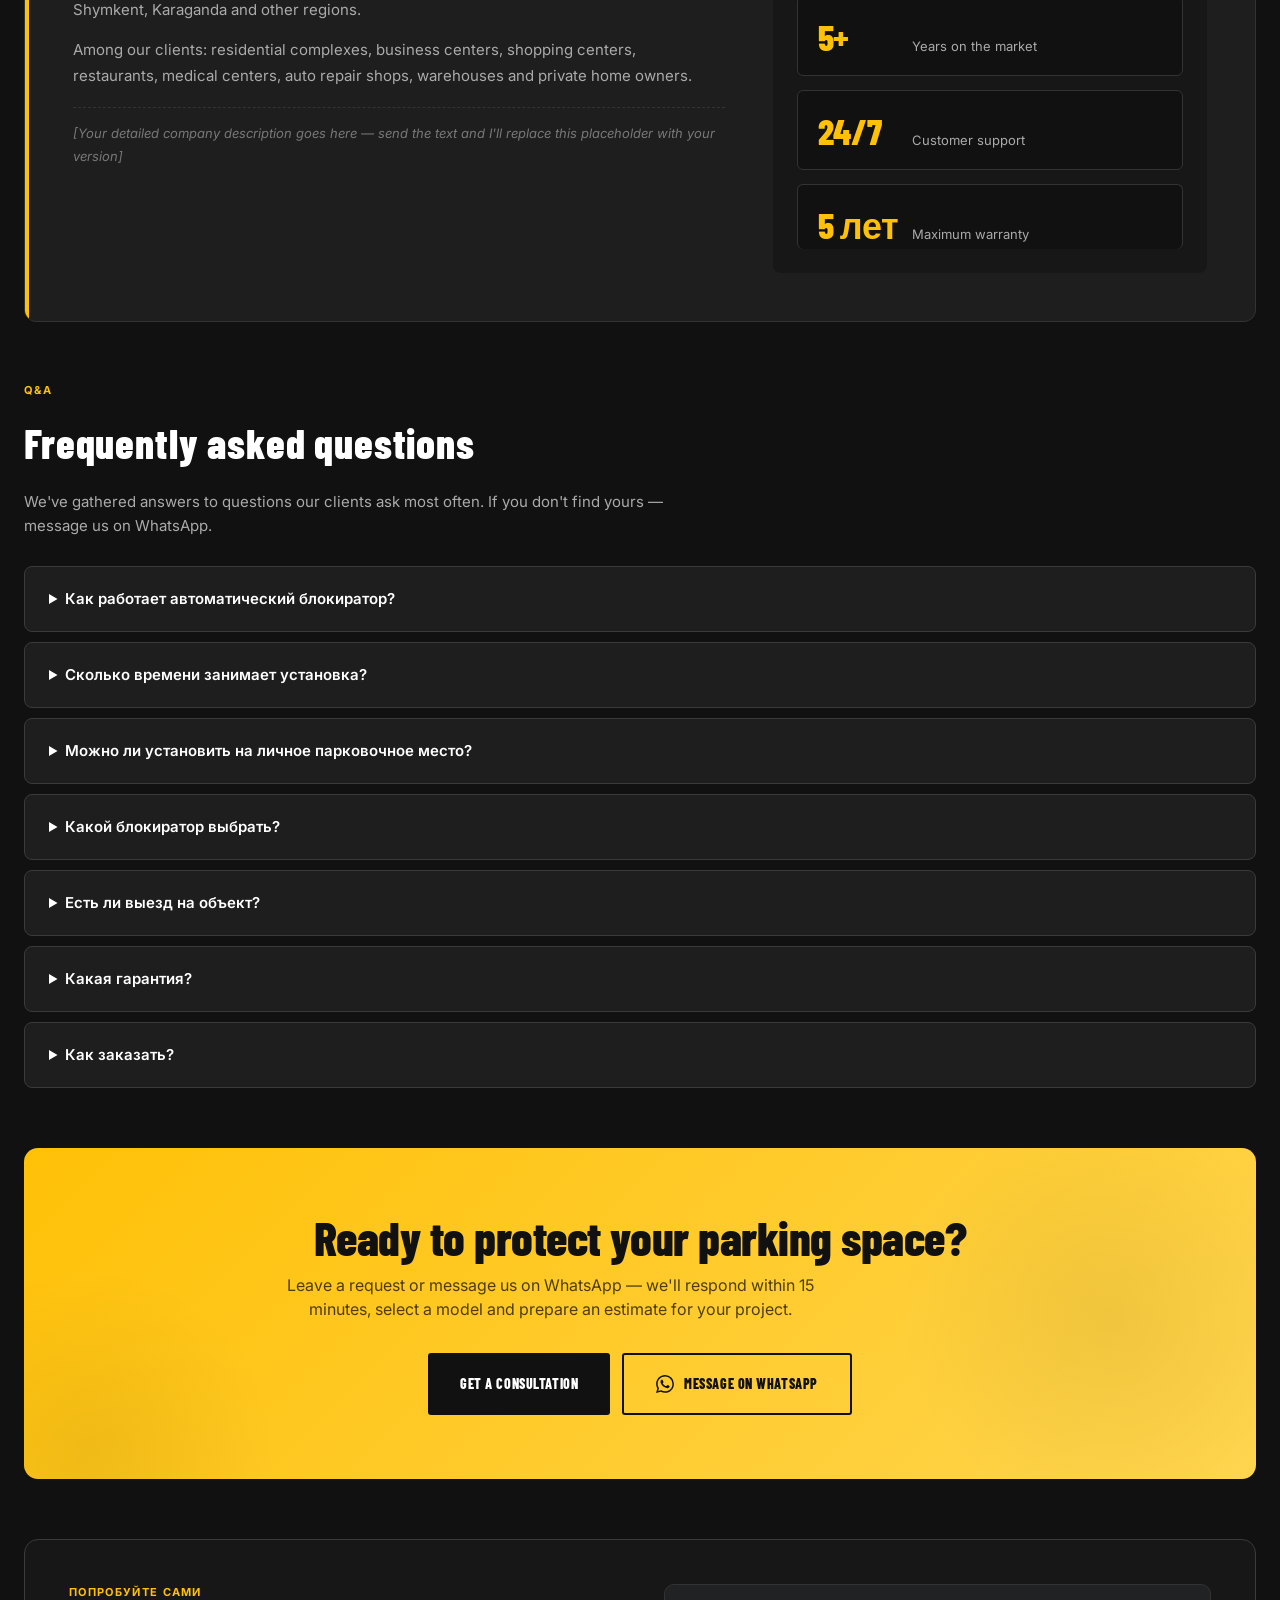
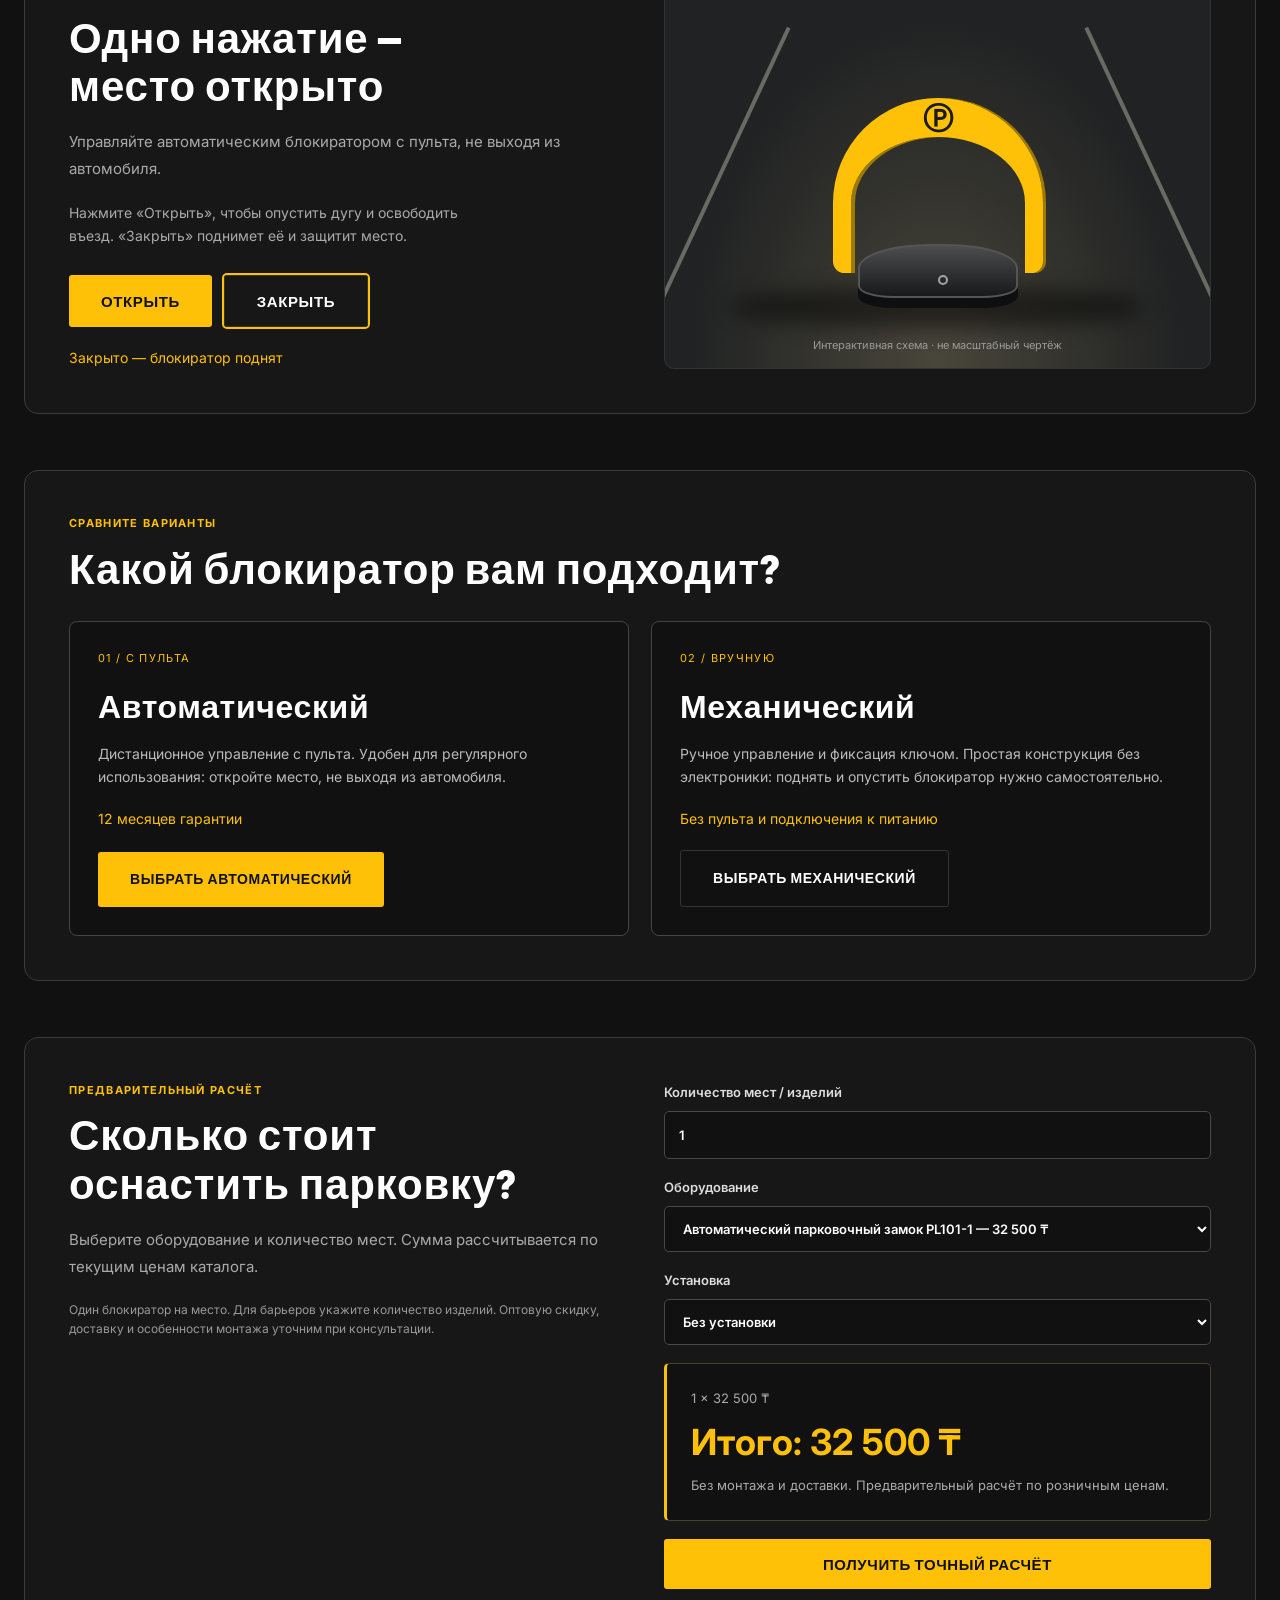
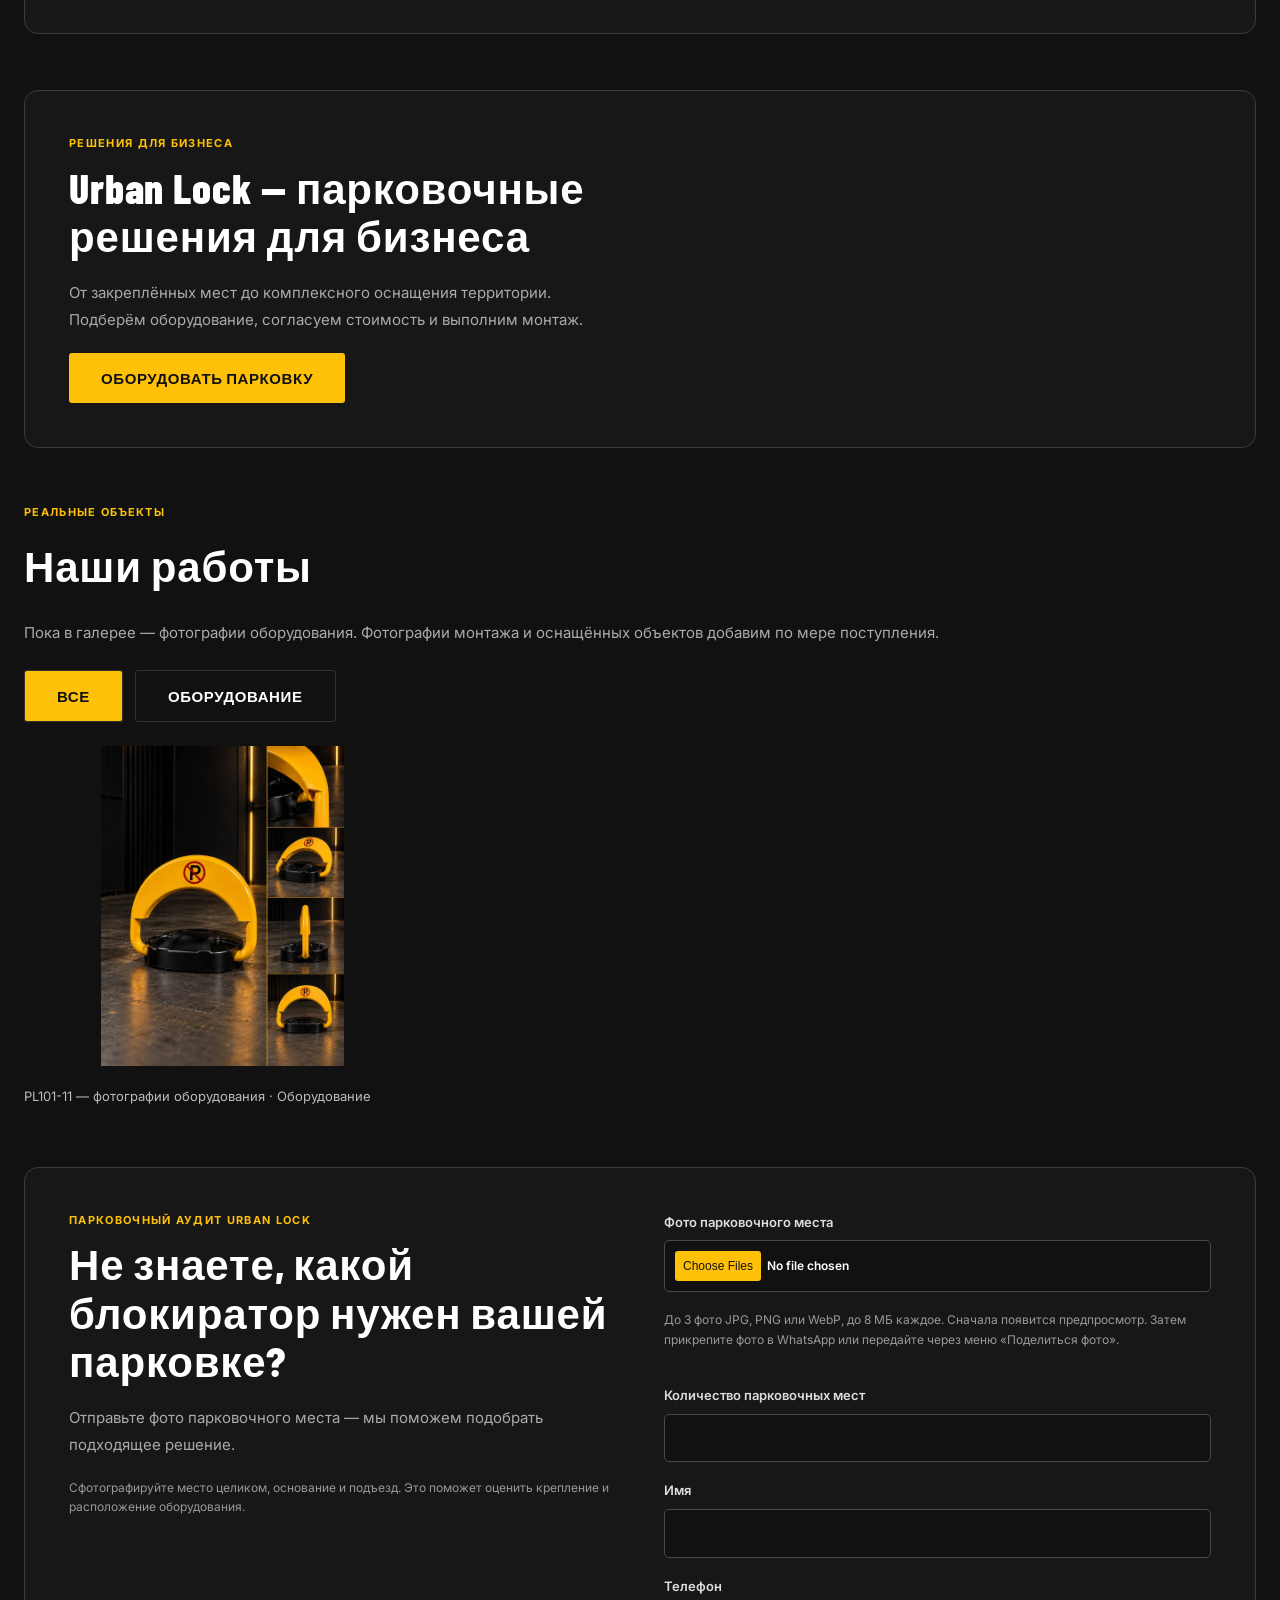
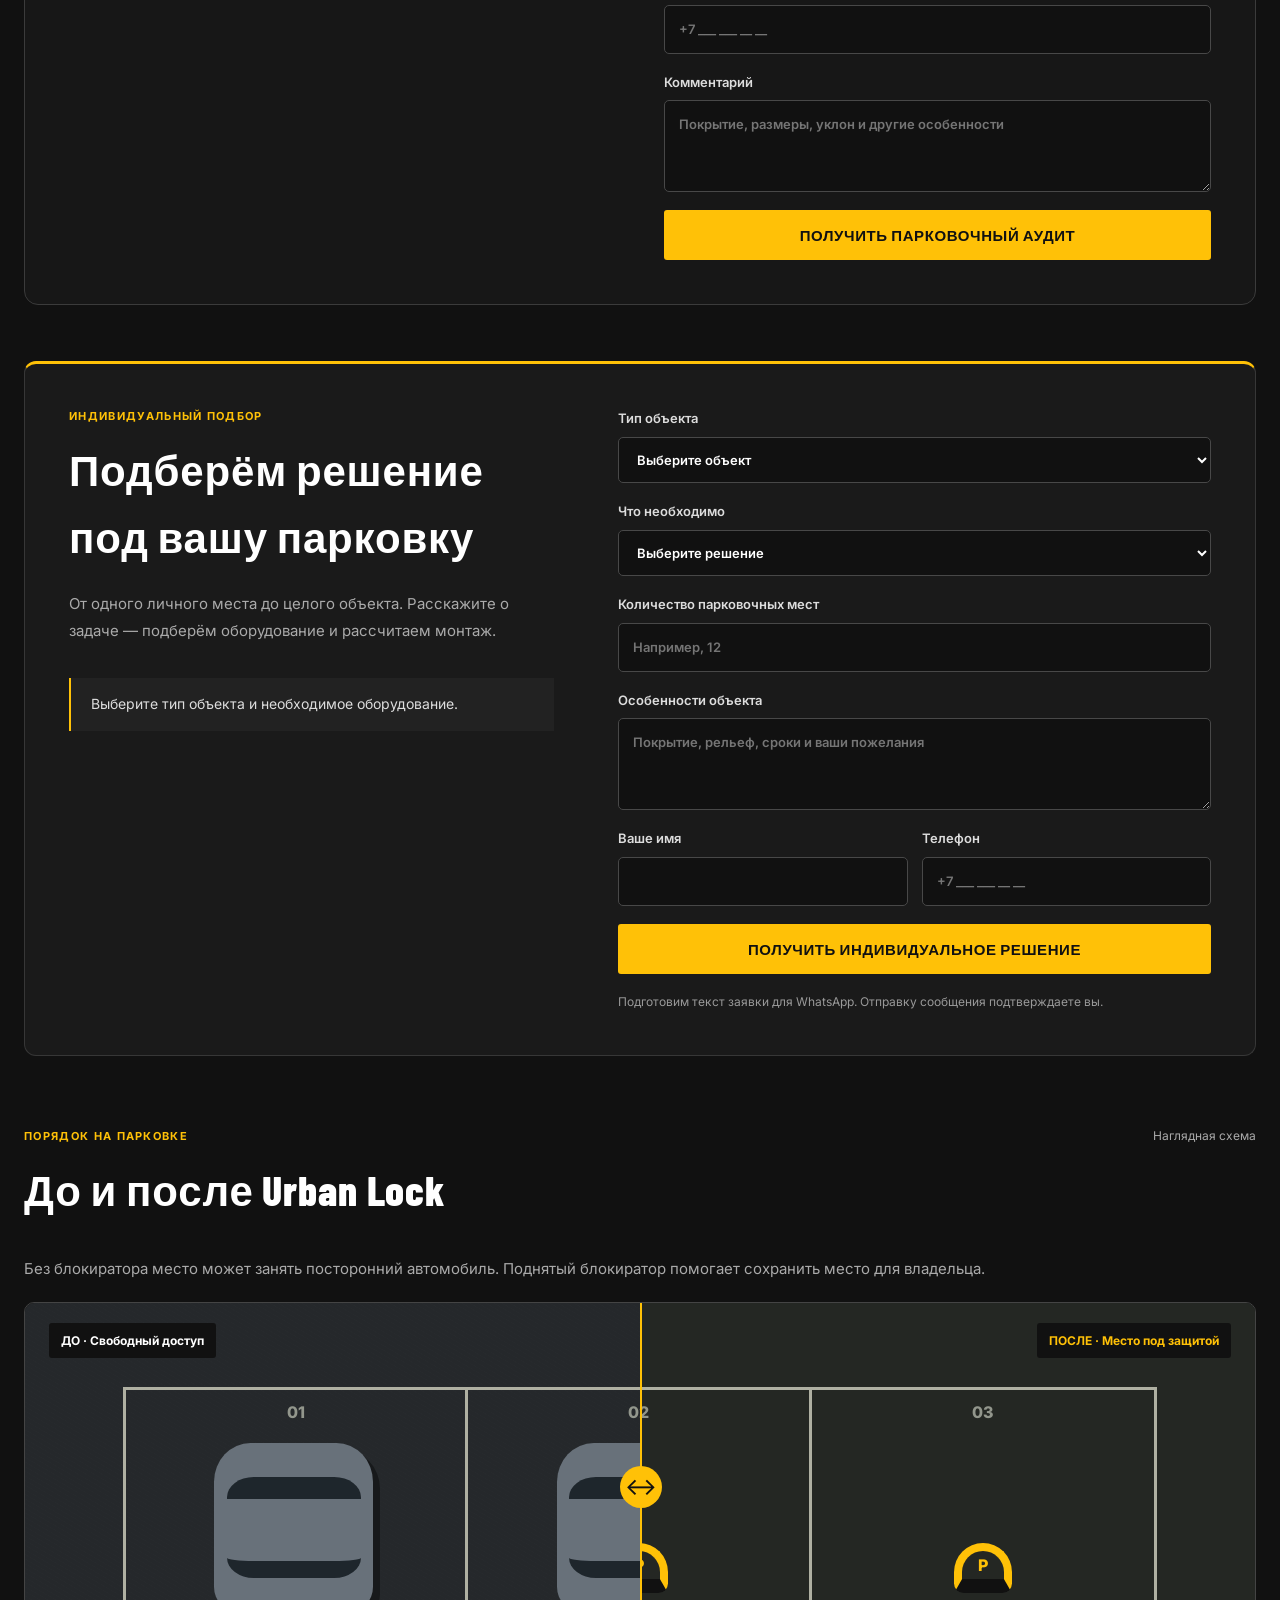
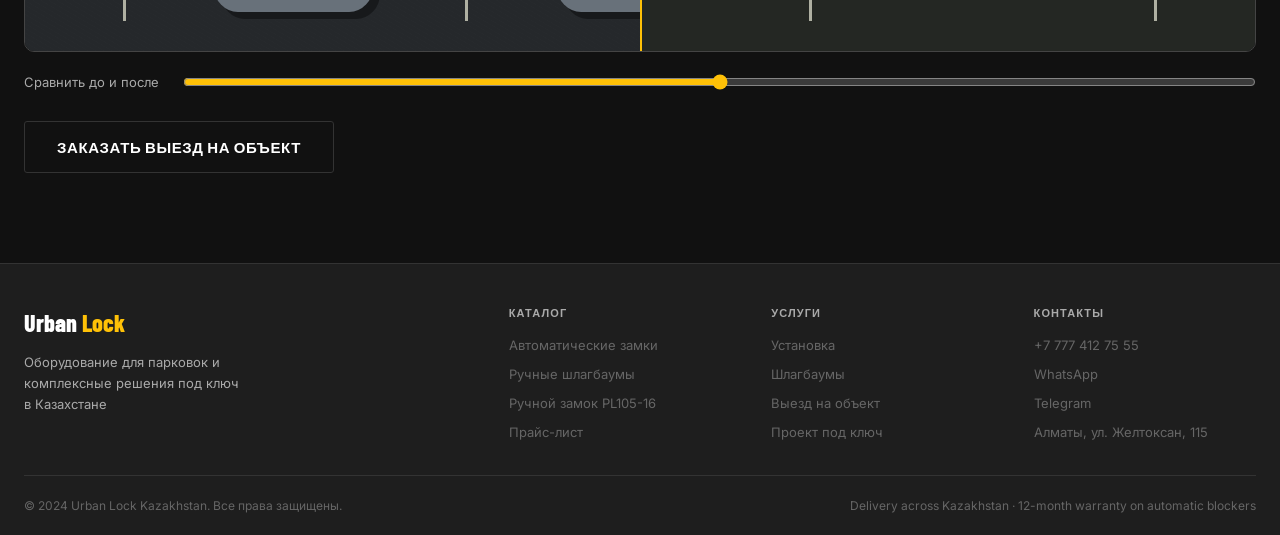
==== commit 275c0849: "Add files via upload" ====
--- a/index.html
+++ b/index.html
@@ -3,598 +3,43 @@
 <head>
 <meta charset="UTF-8">
 <meta name="viewport" content="width=device-width, initial-scale=1.0">
-<title>UrbanLock — Оборудование для парковок Казахстана</title>
+<title>Urban Lock — парковочные блокираторы и установка в Алматы</title>
 <link href="https://fonts.googleapis.com/css2?family=Inter:wght@400;500;600;700;800;900&family=Barlow+Condensed:wght@600;700;800&display=swap" rel="stylesheet">
-<style>
-*,*::before,*::after{box-sizing:border-box;margin:0;padding:0}
-:root{
-  --black:#111111;
-  --graphite:#1E1E1E;
-  --graphite2:#252525;
-  --graphite3:#2E2E2E;
-  --yellow:#FFC107;
-  --yellow-dark:#E6AC00;
-  --white:#FFFFFF;
-  --gray1:#F5F5F5;
-  --gray2:#AAAAAA;
-  --gray3:#666666;
-  --border:#333333;
-  --ease:cubic-bezier(0.16,1,0.3,1);
-}
-html{scroll-behavior:smooth}
-body{background-color:var(--black);background-image:url('парковка.jpeg');background-size:cover;background-position:center;background-attachment:fixed;background-repeat:no-repeat;color:var(--white);font-family:'Inter',sans-serif;font-size:16px;line-height:1.6;overflow-x:hidden;position:relative}
-body::before{content:'';position:fixed;inset:0;background:linear-gradient(180deg,rgba(17,17,17,0.72) 0%,rgba(17,17,17,0.68) 100%);z-index:0;pointer-events:none}
-nav,footer,.section,.sticky-wa{position:relative;z-index:1}
-h1,h2,h3,h4{font-family:'Barlow Condensed',sans-serif;letter-spacing:0.02em}
-
-/* NAV */
-nav{position:fixed;top:0;left:0;right:0;z-index:1000;background:rgba(17,17,17,0.95);backdrop-filter:blur(10px);border-bottom:1px solid var(--border)}
-.nav-inner{max-width:1280px;margin:0 auto;padding:0 24px;display:flex;align-items:center;justify-content:space-between;height:68px}
-.logo{font-family:'Barlow Condensed',sans-serif;font-size:26px;font-weight:800;color:var(--white);letter-spacing:0.05em;cursor:pointer;user-select:none;transition:opacity 0.25s var(--ease),transform 0.25s var(--ease)}
-.logo:hover{opacity:0.85;transform:scale(1.03)}
-.logo:active{transform:scale(0.97);transition-duration:0.1s}
-.logo span{color:var(--yellow)}
-.nav-links{display:flex;gap:8px;align-items:center}
-.nav-link{padding:8px 16px;font-size:14px;font-weight:500;color:var(--gray2);text-decoration:none;border-radius:4px;transition:color 0.25s var(--ease),background 0.25s var(--ease);cursor:pointer}
-.nav-link:hover,.nav-link.active{color:var(--white);background:var(--graphite2)}
-.nav-cta{display:flex;align-items:center;gap:10px}
-.phone-link{color:var(--white);text-decoration:none;font-weight:600;font-size:15px;transition:color 0.25s var(--ease)}
-.phone-link:hover{color:var(--yellow)}
-.btn-wa-nav{background:var(--yellow);color:var(--black);padding:9px 18px;border-radius:4px;font-size:13px;font-weight:700;text-decoration:none;white-space:nowrap;transition:background 0.25s var(--ease),transform 0.25s var(--ease),box-shadow 0.25s var(--ease)}
-.btn-wa-nav:hover{background:var(--yellow-dark);transform:translateY(-1px);box-shadow:0 6px 14px -4px rgba(255,193,7,0.4)}
-.btn-wa-nav:active{transform:translateY(0) scale(0.96);transition-duration:0.1s}
-
-/* LANGUAGE SWITCHER */
-.lang-switcher{display:inline-flex;gap:0;background:var(--graphite2);border:1px solid var(--border);border-radius:5px;padding:3px}
-.lang-btn{background:transparent;border:none;color:var(--gray2);padding:6px 11px;font-size:11px;font-weight:800;letter-spacing:0.05em;cursor:pointer;border-radius:3px;transition:background 0.25s var(--ease),color 0.25s var(--ease);font-family:'Barlow Condensed',sans-serif}
-.lang-btn:hover{color:var(--white)}
-.lang-btn.active{background:var(--yellow);color:var(--black)}
-.lang-btn:active{transform:scale(0.96);transition-duration:0.1s}
-
-/* SECTIONS */
-.section{display:none;min-height:calc(100vh - 68px);padding-top:68px}
-.section.active{display:block;animation:sectionEnter 0.5s var(--ease) both}
-@keyframes sectionEnter{
-  from{opacity:0;transform:translateY(18px)}
-  to{opacity:1;transform:translateY(0)}
-}
-@media (prefers-reduced-motion: reduce){
-  .section.active{animation:none}
-}
-.container{max-width:1280px;margin:0 auto;padding:0 24px}
-
-/* ===== HOME ===== */
-#home{position:relative}
-.hero{padding:100px 0 80px;position:relative;overflow:hidden;min-height:620px;display:flex;align-items:center;background:linear-gradient(90deg,rgba(17,17,17,0.65) 0%,rgba(17,17,17,0.35) 45%,rgba(17,17,17,0.1) 85%,rgba(17,17,17,0) 100%)}
-.hero::after{content:'';position:absolute;left:0;right:0;bottom:0;height:120px;background:linear-gradient(180deg,transparent 0%,var(--black) 100%);pointer-events:none;z-index:1}
-.hero-grid{display:grid;grid-template-columns:1fr;gap:60px;align-items:center;position:relative;z-index:2;width:100%}
-.hero-badge{display:inline-block;background:rgba(255,193,7,0.15);border:1px solid rgba(255,193,7,0.4);color:var(--yellow);font-size:12px;font-weight:700;letter-spacing:0.12em;text-transform:uppercase;padding:6px 14px;border-radius:2px;margin-bottom:20px}
-.hero h1{font-size:clamp(42px,5vw,72px);font-weight:800;line-height:1.0;color:var(--white);margin-bottom:8px;text-shadow:0 2px 24px rgba(0,0,0,0.5)}
-.hero h1 em{color:var(--yellow);font-style:normal}
-.hero-sub{font-size:18px;color:#e5e5e5;margin:20px 0 36px;line-height:1.6;max-width:520px;text-shadow:0 1px 12px rgba(0,0,0,0.4)}
-.hero-actions{display:flex;gap:14px;flex-wrap:wrap}
-.btn-wa-hero{background:#25D366;color:#fff;padding:16px 26px;font-size:14px;font-weight:800;letter-spacing:0.04em;text-decoration:none;border-radius:3px;border:none;cursor:pointer;transition:background 0.25s var(--ease),transform 0.25s var(--ease),box-shadow 0.25s var(--ease);text-transform:uppercase;font-family:'Barlow Condensed',sans-serif;display:inline-flex;align-items:center;gap:10px}
-.btn-wa-hero:hover{background:#1FB955;transform:translateY(-2px);box-shadow:0 10px 22px -6px rgba(37,211,102,0.4)}
-.btn-wa-hero:active{transform:translateY(0) scale(0.97);transition-duration:0.1s}
-.btn-wa-hero svg{width:18px;height:18px;fill:currentColor;flex-shrink:0}
-.btn-kaspi-hero{background:transparent;color:#fff;padding:16px 26px;font-size:14px;font-weight:800;letter-spacing:0.04em;text-decoration:none;border-radius:3px;border:1.5px solid var(--yellow);cursor:pointer;transition:background 0.25s var(--ease),color 0.25s var(--ease),transform 0.25s var(--ease),box-shadow 0.25s var(--ease);text-transform:uppercase;font-family:'Barlow Condensed',sans-serif;display:inline-flex;align-items:center;gap:10px}
-.btn-kaspi-hero:hover{background:var(--yellow);color:var(--black);transform:translateY(-2px);box-shadow:0 10px 22px -6px rgba(255,193,7,0.35)}
-.btn-kaspi-hero:active{transform:translateY(0) scale(0.97);transition-duration:0.1s}
-.btn-kaspi-hero svg{width:18px;height:18px;fill:currentColor;flex-shrink:0}
-.btn-primary{background:var(--yellow);color:var(--black);padding:16px 32px;font-size:15px;font-weight:800;letter-spacing:0.04em;text-decoration:none;border-radius:3px;border:none;cursor:pointer;transition:background 0.25s var(--ease),transform 0.25s var(--ease),box-shadow 0.25s var(--ease);text-transform:uppercase;font-family:'Barlow Condensed',sans-serif}
-.btn-primary:hover{background:var(--yellow-dark);transform:translateY(-2px);box-shadow:0 10px 22px -6px rgba(255,193,7,0.35)}
-.btn-primary:active{transform:translateY(0) scale(0.97);transition-duration:0.1s}
-.btn-secondary{background:transparent;color:var(--white);padding:16px 32px;font-size:15px;font-weight:700;text-decoration:none;border-radius:3px;border:1.5px solid var(--border);cursor:pointer;transition:border-color 0.25s var(--ease),color 0.25s var(--ease),transform 0.25s var(--ease),background 0.25s var(--ease);font-family:'Barlow Condensed',sans-serif;letter-spacing:0.04em;text-transform:uppercase}
-.btn-secondary:hover{border-color:var(--yellow);color:var(--yellow);transform:translateY(-2px);background:rgba(255,193,7,0.05)}
-.btn-secondary:active{transform:translateY(0) scale(0.97);transition-duration:0.1s}
-.hero-visual{position:relative}
-.hero-img-container{background:var(--graphite);border-radius:8px;aspect-ratio:4/3;display:flex;align-items:center;justify-content:center;position:relative;overflow:hidden;border:1px solid var(--border)}
-.hero-img-bg{width:100%;height:100%;display:flex;align-items:center;justify-content:center;flex-direction:column;gap:16px}
-.hero-product-icon{width:160px;height:80px;background:var(--yellow);border-radius:4px;position:relative}
-.hero-product-icon::before{content:'';position:absolute;bottom:-40px;left:50%;transform:translateX(-50%);width:6px;height:40px;background:var(--gray3)}
-.hero-product-icon::after{content:'';position:absolute;bottom:-52px;left:50%;transform:translateX(-50%);width:180px;height:12px;background:var(--graphite3);border-radius:2px}
-.hero-badges-floating{position:absolute;bottom:20px;left:20px;right:20px;display:grid;grid-template-columns:1fr 1fr;gap:8px}
-.hero-badge-pill{background:rgba(17,17,17,0.9);border:1px solid var(--border);padding:8px 12px;border-radius:4px;font-size:11px;font-weight:600;display:flex;align-items:center;gap:6px}
-.hero-badge-pill svg{width:14px;height:14px;flex-shrink:0;fill:var(--yellow)}
-.hero-badge-pill span{color:var(--gray2)}
-.stats-bar{background:var(--graphite);border-top:1px solid var(--border);border-bottom:1px solid var(--border);padding:28px 0;margin-bottom:60px}
-.stats-inner{display:grid;grid-template-columns:repeat(4,1fr);gap:0}
-.stat-item{text-align:center;padding:0 24px;border-right:1px solid var(--border)}
-.stat-item:last-child{border-right:none}
-.stat-num{font-family:'Barlow Condensed',sans-serif;font-size:48px;font-weight:800;color:var(--yellow);line-height:1}
-.stat-label{font-size:13px;color:var(--gray2);margin-top:4px;font-weight:500}
-
-/* Categories quick pick */
-.section-title-row{display:flex;align-items:baseline;justify-content:space-between;margin-bottom:32px}
-.section-label{font-size:11px;font-weight:700;letter-spacing:0.12em;text-transform:uppercase;color:var(--yellow);margin-bottom:10px}
-.section-title{font-size:clamp(28px,3.5vw,42px);font-weight:800;color:var(--white)}
-.cat-grid{display:grid;grid-template-columns:repeat(3,1fr);gap:16px;margin-bottom:60px}
-.cat-card{background:var(--graphite);border:1px solid var(--border);border-radius:6px;padding:28px 24px;cursor:pointer;transition:border-color 0.2s,background 0.2s;position:relative;overflow:hidden}
-.cat-card::before{content:'';position:absolute;top:0;left:0;right:0;height:3px;background:var(--yellow);transform:scaleX(0);transform-origin:left;transition:transform 0.25s}
-.cat-card:hover{border-color:var(--yellow);background:var(--graphite2)}
-.cat-card:hover::before{transform:scaleX(1)}
-.cat-icon{font-size:36px;margin-bottom:16px}
-.cat-name{font-family:'Barlow Condensed',sans-serif;font-size:22px;font-weight:700;margin-bottom:8px}
-.cat-desc{font-size:13px;color:var(--gray2);line-height:1.5}
-.cat-arrow{position:absolute;bottom:20px;right:20px;width:28px;height:28px;background:var(--yellow);border-radius:50%;display:flex;align-items:center;justify-content:center;opacity:0;transition:opacity 0.2s}
-.cat-card:hover .cat-arrow{opacity:1}
-.cat-arrow svg{width:12px;height:12px;fill:var(--black)}
-
-/* Guarantee */
-.guarantee-strip{background:var(--yellow);padding:28px 0;margin-bottom:60px}
-.warranty-grid{display:grid;grid-template-columns:1fr 1fr;gap:16px}
-.warranty-grid.single .warranty-card{display:grid;grid-template-columns:auto auto 1fr;gap:32px;align-items:center;padding:40px 48px}
-.warranty-grid.single .warranty-icon{margin-bottom:0}
-.warranty-grid.single .warranty-period{font-size:72px;margin-bottom:0;white-space:nowrap}
-.warranty-grid.single .warranty-type{margin-bottom:0;font-size:20px}
-.warranty-grid.single .warranty-desc{grid-column:1/-1;margin-top:8px;font-size:14.5px;line-height:1.65}
-@media (max-width:768px){
-  .warranty-grid.single .warranty-card{grid-template-columns:auto 1fr;padding:28px 24px;gap:20px}
-  .warranty-grid.single .warranty-period{font-size:52px}
-  .warranty-grid.single .warranty-type{font-size:17px}
-}
-.warranty-card{background:var(--graphite);border:1px solid var(--border);border-radius:8px;padding:32px;position:relative;overflow:hidden;transition:border-color 0.2s,transform 0.15s}
-.warranty-card::before{content:'';position:absolute;top:0;left:0;width:4px;height:100%;background:var(--yellow)}
-.warranty-card:hover{border-color:var(--yellow);transform:translateY(-2px)}
-.warranty-icon{width:52px;height:52px;background:rgba(255,193,7,0.15);border-radius:50%;display:flex;align-items:center;justify-content:center;margin-bottom:20px}
-.warranty-icon svg{width:26px;height:26px;fill:var(--yellow)}
-.warranty-period{font-family:'Barlow Condensed',sans-serif;font-size:56px;font-weight:800;color:var(--white);line-height:1;margin-bottom:6px}
-.warranty-type{font-family:'Barlow Condensed',sans-serif;font-size:22px;font-weight:700;color:var(--yellow);margin-bottom:12px;letter-spacing:0.03em}
-.warranty-desc{font-size:14px;color:var(--gray2);line-height:1.6}
-.guarantee-inner{display:flex;align-items:center;justify-content:center;gap:40px}
-.guarantee-icon{font-size:40px}
-.guarantee-text h3{font-family:'Barlow Condensed',sans-serif;font-size:28px;font-weight:800;color:var(--black)}
-.guarantee-text p{font-size:14px;color:rgba(0,0,0,0.65);font-weight:500}
-
-/* Why Us */
-.why-grid{display:grid;grid-template-columns:repeat(3,1fr);gap:16px;margin-bottom:60px}
-.why-card{background:var(--graphite);border:1px solid var(--border);border-radius:6px;padding:24px 22px;transition:border-color 0.2s,transform 0.15s}
-.why-card:hover{border-color:rgba(255,193,7,0.4);transform:translateY(-2px)}
-.why-check{width:34px;height:34px;background:rgba(34,197,94,0.15);border:1px solid rgba(34,197,94,0.4);border-radius:50%;display:flex;align-items:center;justify-content:center;margin-bottom:14px}
-.why-check svg{width:18px;height:18px;fill:#4ade80}
-.why-num{font-family:'Barlow Condensed',sans-serif;font-size:52px;font-weight:800;color:rgba(255,193,7,0.15);line-height:1}
-.why-title{font-size:16px;font-weight:700;margin:4px 0 8px}
-.why-desc{font-size:13px;color:var(--gray2);line-height:1.5}
-
-/* Clients */
-.clients-grid{display:grid;grid-template-columns:repeat(4,1fr);gap:16px}
-.client-card{background:var(--graphite);border:1px solid var(--border);border-radius:6px;padding:24px 20px;text-align:center;transition:border-color 0.25s var(--ease),transform 0.25s var(--ease)}
-.client-card:hover{border-color:var(--yellow);transform:translateY(-2px)}
-.client-icon{font-size:42px;margin-bottom:12px;line-height:1}
-.client-title{font-family:'Barlow Condensed',sans-serif;font-size:20px;font-weight:700;margin-bottom:8px}
-.client-desc{font-size:12px;color:var(--gray2);line-height:1.5}
-
-/* PROCESS FLOW */
-.process-grid{display:grid;grid-template-columns:repeat(4,1fr);gap:16px;margin-bottom:60px}
-.process-step{background:var(--graphite);border:1px solid var(--border);border-radius:8px;padding:28px 24px;position:relative;overflow:hidden;transition:border-color 0.25s var(--ease),transform 0.25s var(--ease)}
-.process-step:hover{border-color:var(--yellow);transform:translateY(-3px)}
-.process-step-num{font-family:'Barlow Condensed',sans-serif;font-size:60px;font-weight:800;color:rgba(255,193,7,0.15);line-height:1;letter-spacing:-0.02em}
-.process-step-icon{position:absolute;top:24px;right:24px;width:44px;height:44px;background:rgba(255,193,7,0.1);border:1px solid rgba(255,193,7,0.25);border-radius:50%;display:flex;align-items:center;justify-content:center}
-.process-step-icon svg{width:22px;height:22px;fill:var(--yellow)}
-.process-step-title{font-family:'Barlow Condensed',sans-serif;font-size:22px;font-weight:700;margin:8px 0 10px;color:var(--white);letter-spacing:0.02em}
-.process-step-desc{font-size:13px;color:var(--gray2);line-height:1.6}
-
-/* ABOUT COMPANY */
-.about-block{background:var(--graphite);border:1px solid var(--border);border-radius:10px;padding:48px;margin-bottom:60px;position:relative;overflow:hidden}
-.about-block::before{content:'';position:absolute;top:0;left:0;width:4px;height:100%;background:var(--yellow)}
-.about-grid{display:grid;grid-template-columns:1.5fr 1fr;gap:60px;align-items:center}
-.about-text-block p{font-size:15px;color:var(--gray2);line-height:1.75;margin-bottom:14px}
-.about-text-block p:last-child{margin-bottom:0}
-.about-text-block .about-placeholder{color:rgba(255,255,255,0.4);font-size:13px;font-style:italic;margin-top:18px;border-top:1px dashed var(--border);padding-top:14px}
-.about-stats{display:grid;grid-template-columns:1fr 1fr;gap:16px}
-.about-stat{background:var(--black);border:1px solid var(--border);border-radius:6px;padding:22px 20px;transition:border-color 0.25s var(--ease)}
-.about-stat:hover{border-color:var(--yellow)}
-.about-stat-num{font-family:'Barlow Condensed',sans-serif;font-size:38px;font-weight:800;color:var(--yellow);line-height:1;margin-bottom:6px;letter-spacing:-0.01em}
-.about-stat-label{font-size:12px;color:var(--gray2);line-height:1.3}
-
-/* FAQ */
-.faq-list{margin-bottom:60px;display:flex;flex-direction:column;gap:10px}
-.faq-item{background:var(--graphite);border:1px solid var(--border);border-radius:8px;overflow:hidden;transition:border-color 0.25s var(--ease)}
-.faq-item:hover{border-color:rgba(255,193,7,0.35)}
-.faq-item.open{border-color:var(--yellow)}
-.faq-question{width:100%;background:transparent;border:none;color:var(--white);padding:22px 26px;text-align:left;display:flex;align-items:center;justify-content:space-between;gap:16px;cursor:pointer;font-family:inherit;font-size:15px;font-weight:600;transition:color 0.25s var(--ease)}
-.faq-question:hover{color:var(--yellow)}
-.faq-toggle{flex-shrink:0;width:30px;height:30px;background:rgba(255,193,7,0.1);border:1px solid rgba(255,193,7,0.3);border-radius:50%;display:flex;align-items:center;justify-content:center;transition:transform 0.35s var(--ease),background 0.25s var(--ease)}
-.faq-toggle svg{width:14px;height:14px;fill:var(--yellow);transition:fill 0.25s var(--ease)}
-.faq-item.open .faq-toggle{transform:rotate(135deg);background:var(--yellow)}
-.faq-item.open .faq-toggle svg{fill:var(--black)}
-.faq-answer{max-height:0;overflow:hidden;transition:max-height 0.4s var(--ease)}
-.faq-item.open .faq-answer{max-height:600px}
-.faq-answer-content{padding:0 26px 24px;font-size:14px;color:var(--gray2);line-height:1.7}
-
-/* BOTTOM CTA */
-.bottom-cta{background:linear-gradient(135deg,#FFC107 0%,#FFB300 100%);border-radius:14px;padding:64px 48px;margin-bottom:60px;text-align:center;position:relative;overflow:hidden}
-.bottom-cta::before{content:'';position:absolute;top:-50%;right:-10%;width:480px;height:480px;background:radial-gradient(circle,rgba(255,255,255,0.15) 0%,transparent 70%);pointer-events:none}
-.bottom-cta::after{content:'';position:absolute;bottom:-50%;left:-10%;width:380px;height:380px;background:radial-gradient(circle,rgba(0,0,0,0.06) 0%,transparent 70%);pointer-events:none}
-.bottom-cta-content{position:relative;z-index:1;max-width:720px;margin:0 auto}
-.bottom-cta h2{font-family:'Barlow Condensed',sans-serif;font-size:46px;font-weight:800;color:var(--black);margin-bottom:14px;line-height:1.05;letter-spacing:-0.01em}
-.bottom-cta p{font-size:16px;color:rgba(0,0,0,0.78);margin-bottom:32px;line-height:1.55}
-.bottom-cta-actions{display:flex;gap:14px;justify-content:center;flex-wrap:wrap}
-.btn-cta-dark{background:var(--black);color:var(--white);padding:17px 32px;font-size:14px;font-weight:800;letter-spacing:0.04em;text-decoration:none;border-radius:3px;border:none;cursor:pointer;text-transform:uppercase;font-family:'Barlow Condensed',sans-serif;transition:transform 0.25s var(--ease),box-shadow 0.25s var(--ease),background 0.25s var(--ease);display:inline-flex;align-items:center;gap:10px}
-.btn-cta-dark:hover{transform:translateY(-2px);box-shadow:0 12px 28px rgba(0,0,0,0.35)}
-.btn-cta-dark:active{transform:translateY(0) scale(0.97);transition-duration:0.1s}
-.btn-cta-outline{background:transparent;color:var(--black);padding:17px 32px;font-size:14px;font-weight:800;letter-spacing:0.04em;text-decoration:none;border-radius:3px;border:2px solid var(--black);cursor:pointer;text-transform:uppercase;font-family:'Barlow Condensed',sans-serif;transition:transform 0.25s var(--ease),background 0.25s var(--ease),color 0.25s var(--ease);display:inline-flex;align-items:center;gap:10px}
-.btn-cta-outline:hover{transform:translateY(-2px);background:var(--black);color:var(--white)}
-.btn-cta-outline:active{transform:translateY(0) scale(0.97);transition-duration:0.1s}
-.btn-cta-dark svg,.btn-cta-outline svg{width:18px;height:18px;fill:currentColor;flex-shrink:0}
-
-/* Process steps */
-.process-grid{display:grid;grid-template-columns:repeat(4,1fr);gap:20px;position:relative;margin-bottom:60px}
-.process-grid::before{content:'';position:absolute;top:36px;left:8%;right:8%;height:2px;background:repeating-linear-gradient(to right,var(--border) 0,var(--border) 6px,transparent 6px,transparent 12px);z-index:0;display:none}
-@media(min-width:901px){.process-grid::before{display:block}}
-.process-step{background:var(--graphite);border:1px solid var(--border);border-radius:8px;padding:28px 22px;text-align:left;position:relative;z-index:1;transition:border-color 0.25s var(--ease),transform 0.25s var(--ease)}
-.process-step:hover{border-color:var(--yellow);transform:translateY(-3px)}
-.process-step-num{position:absolute;top:-14px;left:20px;background:var(--yellow);color:var(--black);font-family:'Barlow Condensed',sans-serif;font-size:14px;font-weight:800;letter-spacing:0.06em;padding:4px 10px;border-radius:3px}
-.process-step-icon{width:48px;height:48px;background:rgba(255,193,7,0.12);border:1px solid rgba(255,193,7,0.3);border-radius:50%;display:flex;align-items:center;justify-content:center;margin-bottom:16px;margin-top:8px}
-.process-step-icon svg{width:24px;height:24px;fill:var(--yellow)}
-.process-step h3{font-family:'Barlow Condensed',sans-serif;font-size:22px;font-weight:700;color:var(--white);margin-bottom:8px;letter-spacing:0.02em}
-.process-step p{font-size:13px;color:var(--gray2);line-height:1.55}
-.process-step-meta{font-size:11px;color:var(--yellow);font-weight:700;letter-spacing:0.08em;text-transform:uppercase;margin-top:14px;padding-top:14px;border-top:1px solid var(--border)}
-
-/* About section */
-.about-block{background:var(--graphite);border:1px solid var(--border);border-radius:12px;padding:48px;margin-bottom:60px;position:relative;overflow:hidden}
-.about-block::before{content:'';position:absolute;top:0;left:0;width:4px;height:100%;background:var(--yellow)}
-.about-grid{display:grid;grid-template-columns:1.5fr 1fr;gap:48px;align-items:start}
-.about-text-block .section-label{margin-bottom:14px}
-.about-text-block .section-title{margin-bottom:20px}
-.about-text-block p{font-size:15px;color:var(--gray2);line-height:1.75;margin-bottom:14px}
-.about-text-block p:last-child{margin-bottom:0}
-.about-text-block strong{color:var(--white)}
-.about-stats{display:flex;flex-direction:column;gap:14px;background:rgba(0,0,0,0.25);border-radius:8px;padding:24px}
-.about-stat{display:flex;align-items:baseline;gap:14px;padding-bottom:14px;border-bottom:1px solid var(--border)}
-.about-stat:last-child{border-bottom:none;padding-bottom:0}
-.about-stat-num{font-family:'Barlow Condensed',sans-serif;font-size:36px;font-weight:800;color:var(--yellow);line-height:1;min-width:80px}
-.about-stat-label{font-size:13px;color:var(--gray2);line-height:1.4}
-.about-stat-label strong{display:block;color:var(--white);font-weight:700;margin-bottom:2px}
-
-/* FAQ accordion */
-.faq-list{display:flex;flex-direction:column;gap:10px;margin-bottom:60px;max-width:880px;margin-left:auto;margin-right:auto}
-.faq-item{background:var(--graphite);border:1px solid var(--border);border-radius:8px;overflow:hidden;transition:border-color 0.25s var(--ease)}
-.faq-item:hover{border-color:rgba(255,193,7,0.3)}
-.faq-item.open{border-color:var(--yellow)}
-.faq-question{width:100%;background:transparent;border:none;color:var(--white);text-align:left;padding:20px 24px;font-size:15px;font-weight:600;cursor:pointer;display:flex;align-items:center;justify-content:space-between;gap:16px;font-family:'Inter',sans-serif;transition:color 0.2s var(--ease)}
-.faq-question:hover{color:var(--yellow)}
-.faq-icon{width:24px;height:24px;flex-shrink:0;transition:transform 0.3s var(--ease);fill:var(--yellow)}
-.faq-item.open .faq-icon{transform:rotate(180deg)}
-.faq-answer{max-height:0;overflow:hidden;transition:max-height 0.4s var(--ease)}
-.faq-item.open .faq-answer{max-height:500px}
-.faq-answer-inner{padding:0 24px 22px;font-size:14px;color:var(--gray2);line-height:1.7;border-top:1px solid var(--border);padding-top:18px;margin-top:-2px}
-.faq-answer-inner strong{color:var(--white);font-weight:600}
-
-/* Bottom CTA */
-.bottom-cta{background:linear-gradient(135deg,var(--yellow) 0%,#FFD54F 100%);padding:64px 0;margin-top:30px;position:relative;overflow:hidden}
-.bottom-cta::before{content:'';position:absolute;top:0;right:-100px;width:500px;height:100%;background:radial-gradient(circle,rgba(0,0,0,0.06) 0%,transparent 70%)}
-.bottom-cta-inner{display:grid;grid-template-columns:1.5fr auto;gap:40px;align-items:center;position:relative;z-index:1}
-.bottom-cta h2{font-family:'Barlow Condensed',sans-serif;font-size:clamp(32px,4vw,48px);font-weight:800;color:var(--black);line-height:1.05;margin-bottom:10px}
-.bottom-cta p{font-size:16px;color:rgba(0,0,0,0.7);line-height:1.5;max-width:540px}
-.bottom-cta-actions{display:flex;gap:12px;flex-wrap:wrap}
-.btn-cta-dark{background:var(--black);color:var(--white);padding:18px 32px;font-size:14px;font-weight:800;letter-spacing:0.04em;text-decoration:none;border-radius:3px;border:none;cursor:pointer;transition:background 0.25s var(--ease),transform 0.25s var(--ease);text-transform:uppercase;font-family:'Barlow Condensed',sans-serif;display:inline-flex;align-items:center;gap:10px}
-.btn-cta-dark:hover{background:#222;transform:translateY(-2px);box-shadow:0 10px 22px -6px rgba(0,0,0,0.3)}
-.btn-cta-dark svg{width:18px;height:18px;fill:currentColor}
-.btn-cta-outline{background:transparent;color:var(--black);padding:18px 32px;font-size:14px;font-weight:800;letter-spacing:0.04em;text-decoration:none;border-radius:3px;border:2px solid var(--black);cursor:pointer;transition:background 0.25s var(--ease),color 0.25s var(--ease),transform 0.25s var(--ease);text-transform:uppercase;font-family:'Barlow Condensed',sans-serif}
-.btn-cta-outline:hover{background:var(--black);color:var(--yellow);transform:translateY(-2px)}
-
-/* Portfolio */
-.portfolio-grid{display:grid;grid-template-columns:repeat(3,1fr);gap:12px;margin-bottom:60px}
-.portfolio-card{background:var(--graphite);border-radius:6px;aspect-ratio:4/3;position:relative;overflow:hidden;border:1px solid var(--border);display:flex;align-items:center;justify-content:center;flex-direction:column;gap:8px}
-.portfolio-placeholder{width:60px;height:60px;background:var(--graphite3);border-radius:50%;display:flex;align-items:center;justify-content:center}
-.portfolio-placeholder svg{width:28px;height:28px;fill:var(--gray3)}
-.portfolio-label{position:absolute;bottom:12px;left:12px;right:12px;background:rgba(0,0,0,0.8);padding:8px 12px;border-radius:4px;font-size:12px;font-weight:600;color:var(--white)}
-.portfolio-tag{position:absolute;top:12px;left:12px;background:var(--yellow);color:var(--black);font-size:10px;font-weight:800;padding:3px 8px;border-radius:2px;text-transform:uppercase;letter-spacing:0.06em}
-
-/* ===== CATALOG ===== */
-.catalog-header{padding:60px 0 24px}
-.catalog-filters{display:flex;gap:8px;flex-wrap:wrap;margin-bottom:32px}
-.catalog-grid{display:grid;grid-template-columns:repeat(3,1fr);gap:20px;margin-bottom:60px}
-.catalog-card{background:var(--graphite);border:1px solid var(--border);border-radius:8px;overflow:hidden;display:flex;flex-direction:column;cursor:pointer;transition:transform 0.3s cubic-bezier(0.16,1,0.3,1),border-color 0.2s,box-shadow 0.3s}
-.catalog-card:hover{border-color:var(--yellow);transform:translateY(-4px);box-shadow:0 14px 30px -10px rgba(0,0,0,0.5),0 0 0 1px rgba(255,193,7,0.15)}
-.catalog-card:active{transform:translateY(-2px) scale(0.985)}
-.catalog-card.hidden{display:none}
-.catalog-card-img img{transition:transform 0.4s cubic-bezier(0.16,1,0.3,1)}
-.catalog-card:hover .catalog-card-img img{transform:scale(1.04)}
-
-/* Product detail modal */
-.product-modal{position:fixed;inset:0;background:rgba(0,0,0,0);z-index:2000;display:flex;align-items:flex-start;justify-content:center;padding:20px;overflow-y:auto;opacity:0;visibility:hidden;pointer-events:none;transition:opacity 0.35s ease,background 0.35s ease,visibility 0s 0.35s}
-.product-modal.open{opacity:1;visibility:visible;pointer-events:auto;background:rgba(0,0,0,0.92);transition:opacity 0.35s ease,background 0.35s ease,visibility 0s 0s}
-.product-modal-box{background:var(--graphite);border:1px solid var(--border);border-radius:12px;max-width:1100px;width:100%;position:relative;margin:auto;display:flex;flex-direction:column;overflow:hidden;transform:translateY(50px) scale(0.97);opacity:0;transition:transform 0.45s cubic-bezier(0.16,1,0.3,1),opacity 0.3s ease,box-shadow 0.4s ease;box-shadow:0 20px 60px -10px rgba(0,0,0,0)}
-.product-modal.open .product-modal-box{transform:translateY(0) scale(1);opacity:1;box-shadow:0 30px 80px -15px rgba(0,0,0,0.6)}
-.product-modal-close{position:absolute;top:16px;right:16px;background:rgba(17,17,17,0.7);backdrop-filter:blur(8px);border:1px solid var(--border);width:40px;height:40px;border-radius:50%;color:var(--white);font-size:20px;cursor:pointer;line-height:1;transition:background 0.2s,color 0.2s,transform 0.2s;display:flex;align-items:center;justify-content:center;z-index:10}
-.product-modal-close:hover{background:var(--yellow);color:var(--black);border-color:var(--yellow);transform:rotate(90deg)}
-.product-modal-header{display:grid;grid-template-columns:minmax(0,1fr) minmax(0,1fr);gap:0}
-.product-modal-img{background:var(--graphite);display:flex;align-items:center;justify-content:center;padding:0;position:relative;min-height:420px;overflow:hidden}
-.product-modal-img img{width:100%;height:100%;object-fit:cover}
-.product-modal-img-cssviz{display:flex;align-items:flex-end;gap:8px}
-.product-modal-img-cssviz .bar{width:24px;height:130px;border-radius:4px 4px 0 0}
-.product-modal-img-cssviz .ground{width:180px;height:8px;background:#666;border-radius:4px;margin-bottom:4px}
-.product-modal-info{padding:36px 36px 24px;display:flex;flex-direction:column}
-.product-modal-model{font-size:12px;font-weight:700;letter-spacing:0.12em;text-transform:uppercase;color:var(--yellow);margin-bottom:10px}
-.product-modal-title{font-family:'Barlow Condensed',sans-serif;font-size:42px;font-weight:800;line-height:1.0;margin-bottom:14px;color:var(--white)}
-.product-modal-desc{font-size:15px;color:var(--gray2);line-height:1.6;margin-bottom:20px}
-.product-modal-tags{display:flex;flex-wrap:wrap;gap:8px;margin-bottom:22px}
-.product-modal-price-row{display:flex;align-items:baseline;justify-content:space-between;gap:16px;margin-bottom:20px;padding-bottom:20px;border-bottom:1px solid var(--border)}
-.product-modal-price{font-family:'Barlow Condensed',sans-serif;font-size:48px;font-weight:800;color:var(--yellow);line-height:1}
-.product-modal-price small{font-size:20px;color:var(--gray3);font-family:'Inter',sans-serif;font-weight:400;margin-left:4px}
-.product-modal-stock{display:inline-flex;align-items:center;gap:7px;color:#4ade80;font-size:13px;font-weight:600}
-.product-modal-stock::before{content:'';width:8px;height:8px;background:#4ade80;border-radius:50%}
-.product-modal-actions{display:grid;grid-template-columns:1fr;gap:10px;margin-bottom:20px}
-.product-modal-actions .btn-primary,.product-modal-actions .btn-wa-hero,.product-modal-actions .btn-kaspi-hero{padding:14px 22px;font-size:13px;justify-content:center;width:100%}
-.product-modal-section{padding:28px 36px;border-top:1px solid var(--border)}
-.product-modal-section h3{font-family:'Barlow Condensed',sans-serif;font-size:24px;font-weight:800;margin-bottom:16px;color:var(--white);letter-spacing:0.02em}
-.product-modal-section p{font-size:14px;color:var(--gray2);line-height:1.7;margin-bottom:10px}
-.product-modal-section h4{font-family:'Barlow Condensed',sans-serif;font-size:16px;font-weight:700;color:var(--white);margin:18px 0 10px;letter-spacing:0.04em}
-.product-feature-list{list-style:none;padding:0;margin:0 0 14px 0;display:grid;grid-template-columns:1fr 1fr;gap:8px 18px}
-.product-feature-list li{position:relative;padding-left:22px;font-size:13.5px;color:var(--gray2);line-height:1.5}
-.product-feature-list li::before{content:'';position:absolute;left:0;top:7px;width:14px;height:2px;background:var(--yellow);border-radius:1px}
-.product-modal-specs{background:var(--graphite2);border-radius:6px;overflow:hidden}
-.product-modal-specs .spec-row{display:grid;grid-template-columns:1fr 1.4fr;border-bottom:1px solid var(--border)}
-.product-modal-specs .spec-row:last-child{border-bottom:none}
-.product-modal-specs .spec-k{padding:14px 20px;font-size:13px;color:var(--gray2);background:rgba(0,0,0,0.2)}
-.product-modal-specs .spec-v{padding:14px 20px;font-size:13px;font-weight:600;color:var(--white)}
-.product-modal-warranty{margin:0 36px 28px;background:rgba(255,193,7,0.06);border-left:3px solid var(--yellow);padding:18px 22px;border-radius:0 6px 6px 0}
-.product-modal-warranty-title{font-size:11px;font-weight:700;letter-spacing:0.1em;text-transform:uppercase;color:var(--yellow);margin-bottom:10px}
-.product-modal-warranty p{font-size:13px;color:var(--gray2);line-height:1.6;margin-bottom:8px}
-.product-modal-warranty p:last-child{margin-bottom:0}
-.product-modal-warranty strong{color:var(--white);font-weight:700}
-.catalog-card-img{background:var(--graphite);aspect-ratio:4/3;display:flex;align-items:center;justify-content:center;padding:0;position:relative;overflow:hidden}
-.catalog-card-img img{width:100%;height:100%;object-fit:cover;display:block}
-.catalog-card-img-cssviz{display:flex;align-items:flex-end;gap:6px}
-.catalog-card-img-cssviz .bar{width:14px;height:80px;border-radius:3px 3px 0 0}
-.catalog-card-img-cssviz .ground{width:120px;height:6px;background:#666;border-radius:4px;margin-bottom:4px}
-.catalog-card-tag-corner{position:absolute;top:12px;right:12px;background:var(--yellow);color:var(--black);font-size:10px;font-weight:800;letter-spacing:0.06em;text-transform:uppercase;padding:3px 8px;border-radius:2px}
-.catalog-card-body{padding:22px 20px 20px;display:flex;flex-direction:column;flex:1}
-.catalog-card-model{font-size:11px;font-weight:700;letter-spacing:0.1em;text-transform:uppercase;color:var(--yellow);margin-bottom:6px}
-.catalog-card-title{font-family:'Barlow Condensed',sans-serif;font-size:22px;font-weight:700;line-height:1.1;margin-bottom:8px;color:var(--white)}
-.catalog-card-desc{font-size:13px;color:var(--gray2);line-height:1.5;margin-bottom:14px;flex:1}
-.catalog-card-tags{display:flex;flex-wrap:wrap;gap:6px;margin-bottom:16px}
-.card-spec-tag{background:rgba(255,193,7,0.08);border:1px solid rgba(255,193,7,0.25);color:var(--yellow);font-size:11px;font-weight:600;padding:3px 8px;border-radius:3px}
-.catalog-card-meta{display:flex;justify-content:space-between;align-items:flex-end;margin-bottom:14px;padding-top:14px;border-top:1px solid var(--border)}
-.catalog-card-price{font-family:'Barlow Condensed',sans-serif;font-size:26px;font-weight:800;color:var(--yellow);line-height:1}
-.catalog-card-price small{font-size:14px;color:var(--gray3);font-family:'Inter',sans-serif;font-weight:400;margin-left:2px}
-.stock-mini{display:inline-flex;align-items:center;gap:5px;font-size:11px;color:#4ade80;font-weight:600}
-.stock-mini::before{content:'';width:6px;height:6px;background:#4ade80;border-radius:50%}
-.catalog-card-actions{display:flex;gap:8px}
-.btn-order-mini{flex:1;background:var(--yellow);color:var(--black);padding:10px 14px;font-size:12px;font-weight:800;border-radius:3px;border:none;cursor:pointer;letter-spacing:0.04em;text-transform:uppercase;font-family:'Barlow Condensed',sans-serif;transition:background 0.25s var(--ease),transform 0.25s var(--ease),box-shadow 0.25s var(--ease)}
-.btn-order-mini:hover{background:var(--yellow-dark);transform:translateY(-1px);box-shadow:0 6px 14px -4px rgba(255,193,7,0.4)}
-.btn-order-mini:active{transform:translateY(0) scale(0.96);transition-duration:0.1s}
-.btn-kaspi-mini{flex:1;background:transparent;color:var(--yellow);padding:10px 14px;font-size:12px;font-weight:700;border-radius:3px;border:1px solid var(--yellow);cursor:pointer;letter-spacing:0.04em;text-transform:uppercase;font-family:'Barlow Condensed',sans-serif;transition:background 0.25s var(--ease),color 0.25s var(--ease),transform 0.25s var(--ease);text-decoration:none;display:flex;align-items:center;justify-content:center}
-.btn-kaspi-mini:hover{background:var(--yellow);color:var(--black);transform:translateY(-1px)}
-.btn-kaspi-mini:active{transform:translateY(0) scale(0.96);transition-duration:0.1s}
-
-/* Service info block inside catalog cards */
-.service-info{background:rgba(255,193,7,0.06);border-left:2px solid var(--yellow);padding:14px 16px;border-radius:0 4px 4px 0;margin-bottom:14px}
-.service-info-title{font-size:10px;font-weight:700;letter-spacing:0.1em;text-transform:uppercase;color:var(--yellow);margin-bottom:10px}
-.service-info-text{font-size:12px;color:var(--gray2);line-height:1.55;margin:0 0 6px 0}
-.service-info-text:last-child{margin-bottom:0}
-.service-info-text strong{color:var(--white);font-weight:700}
-.product-tabs{display:flex;gap:0;border-bottom:1px solid var(--border);margin-bottom:40px}
-.ptab{padding:14px 24px;font-size:14px;font-weight:600;color:var(--gray2);cursor:pointer;border-bottom:2px solid transparent;margin-bottom:-1px;transition:color 0.2s,border-color 0.2s;white-space:nowrap}
-.ptab.active{color:var(--yellow);border-bottom-color:var(--yellow)}
-.ptab:hover:not(.active){color:var(--white)}
-.product-panel{display:none}
-.product-panel.active{display:block}
-.product-main{display:grid;grid-template-columns:1fr 1fr;gap:48px;margin-bottom:60px;align-items:start}
-.product-img{background:var(--graphite);border-radius:8px;aspect-ratio:1;display:flex;align-items:center;justify-content:center;border:1px solid var(--border);position:relative;overflow:hidden}
-.product-model-viz{display:flex;flex-direction:column;align-items:center;gap:12px}
-.pl-body{width:200px;height:90px;background:var(--yellow);border-radius:6px;position:relative;display:flex;align-items:center;justify-content:center}
-.pl-body span{font-family:'Barlow Condensed',sans-serif;font-size:22px;font-weight:800;color:var(--black)}
-.pl-arm{width:6px;height:60px;background:var(--gray3);border-radius:3px;position:absolute;right:-18px;top:50%;transform:translateY(-50%);transform-origin:top}
-.pl-post{width:12px;height:80px;background:var(--graphite3);border-radius:2px;margin-top:4px}
-.pl-ground{width:240px;height:12px;background:var(--graphite3);border-radius:2px}
-.product-info{}
-.product-model-num{font-size:12px;font-weight:700;letter-spacing:0.12em;text-transform:uppercase;color:var(--yellow);margin-bottom:10px}
-.product-name{font-family:'Barlow Condensed',sans-serif;font-size:clamp(32px,4vw,52px);font-weight:800;line-height:1;margin-bottom:16px}
-.product-tagline{font-size:16px;color:var(--gray2);margin-bottom:24px;line-height:1.6}
-.stock-badge{display:inline-flex;align-items:center;gap:6px;background:rgba(34,197,94,0.12);border:1px solid rgba(34,197,94,0.3);color:#4ade80;padding:6px 14px;border-radius:3px;font-size:12px;font-weight:700;margin-bottom:24px}
-.stock-dot{width:7px;height:7px;background:#4ade80;border-radius:50%}
-.price-block{background:var(--graphite);border:1px solid var(--border);border-radius:6px;padding:24px;margin-bottom:24px}
-.price-row{display:flex;justify-content:space-between;align-items:center;padding:10px 0;border-bottom:1px solid var(--border)}
-.price-row:last-child{border-bottom:none}
-.price-tier{font-size:13px;color:var(--gray2)}
-.price-tier strong{color:var(--white)}
-.price-val{font-family:'Barlow Condensed',sans-serif;font-size:28px;font-weight:800;color:var(--yellow)}
-.price-val small{font-size:14px;color:var(--gray3);font-family:'Inter',sans-serif;font-weight:400}
-.qty-selector{margin-bottom:20px}
-.qty-label{font-size:13px;color:var(--gray2);margin-bottom:10px;font-weight:500}
-.qty-options{display:flex;gap:8px}
-.qty-opt{padding:10px 20px;background:transparent;border:1px solid var(--border);border-radius:3px;color:var(--gray2);font-size:14px;font-weight:600;cursor:pointer;transition:border-color 0.25s var(--ease),color 0.25s var(--ease),background 0.25s var(--ease),transform 0.2s var(--ease);font-family:'Inter',sans-serif}
-.qty-opt:hover{border-color:var(--yellow);color:var(--white);background:rgba(255,193,7,0.05)}
-.qty-opt:active{transform:scale(0.96);transition-duration:0.1s}
-.qty-opt.selected{border-color:var(--yellow);color:var(--yellow);background:rgba(255,193,7,0.08)}
-.product-actions{display:flex;gap:12px;flex-wrap:wrap}
-.btn-kaspi{background:rgba(255,193,7,0.1);border:1.5px solid var(--yellow);color:var(--yellow);padding:15px 28px;font-size:14px;font-weight:700;border-radius:3px;cursor:pointer;transition:background 0.25s var(--ease),color 0.25s var(--ease),transform 0.25s var(--ease);text-decoration:none;display:inline-flex;align-items:center;gap:8px;font-family:'Barlow Condensed',sans-serif;letter-spacing:0.04em;text-transform:uppercase}
-.btn-kaspi:hover{background:var(--yellow);color:var(--black);transform:translateY(-2px)}
-.btn-kaspi:active{transform:translateY(0) scale(0.97);transition-duration:0.1s}
-.btn-order{background:var(--yellow);color:var(--black);padding:15px 28px;font-size:14px;font-weight:800;border-radius:3px;cursor:pointer;border:none;transition:background 0.25s var(--ease),transform 0.25s var(--ease),box-shadow 0.25s var(--ease);font-family:'Barlow Condensed',sans-serif;letter-spacing:0.04em;text-transform:uppercase}
-.btn-order:hover{background:var(--yellow-dark);transform:translateY(-2px);box-shadow:0 10px 22px -6px rgba(255,193,7,0.35)}
-.btn-order:active{transform:translateY(0) scale(0.97);transition-duration:0.1s}
-.specs-table{background:var(--graphite);border:1px solid var(--border);border-radius:6px;overflow:hidden;margin-top:32px}
-.specs-row{display:grid;grid-template-columns:1fr 1fr;border-bottom:1px solid var(--border)}
-.specs-row:last-child{border-bottom:none}
-.specs-k{padding:12px 20px;font-size:13px;color:var(--gray2);background:rgba(0,0,0,0.2)}
-.specs-v{padding:12px 20px;font-size:13px;font-weight:600}
-
-/* ===== SERVICES ===== */
-.services-header{padding:60px 0 40px}
-.services-grid{display:grid;grid-template-columns:repeat(3,1fr);gap:16px;margin-bottom:60px}
-.svc-card{background:var(--graphite);border:1px solid var(--border);border-radius:6px;padding:28px 24px;transition:border-color 0.2s,background 0.2s;cursor:pointer}
-.svc-card:hover{border-color:var(--yellow);background:var(--graphite2)}
-.svc-icon{width:48px;height:48px;background:rgba(255,193,7,0.12);border-radius:4px;display:flex;align-items:center;justify-content:center;margin-bottom:20px}
-.svc-icon svg{width:24px;height:24px;fill:var(--yellow)}
-.svc-title{font-family:'Barlow Condensed',sans-serif;font-size:22px;font-weight:700;margin-bottom:12px}
-.svc-desc{font-size:13px;color:var(--gray2);line-height:1.6}
-.svc-items{margin-top:14px;padding-top:14px;border-top:1px solid var(--border)}
-.svc-item{font-size:12px;color:var(--gray2);padding:4px 0;display:flex;align-items:flex-start;gap:8px}
-.svc-item::before{content:'';width:4px;height:4px;background:var(--yellow);border-radius:50%;flex-shrink:0;margin-top:6px}
-/* Project form */
-.project-form-wrap{background:var(--graphite);border:1px solid var(--border);border-radius:8px;padding:40px;margin-bottom:60px}
-.form-title{font-family:'Barlow Condensed',sans-serif;font-size:36px;font-weight:800;margin-bottom:8px}
-.form-sub{font-size:15px;color:var(--gray2);margin-bottom:28px}
-.form-grid{display:grid;grid-template-columns:1fr 1fr;gap:16px;margin-bottom:20px}
-.form-group{display:flex;flex-direction:column;gap:6px}
-.form-group.full{grid-column:1/-1}
-.form-label{font-size:12px;font-weight:700;letter-spacing:0.06em;text-transform:uppercase;color:var(--gray2)}
-.form-input{background:var(--black);border:1px solid var(--border);border-radius:3px;padding:12px 16px;font-size:14px;color:var(--white);font-family:'Inter',sans-serif;transition:border-color 0.25s var(--ease),box-shadow 0.25s var(--ease);outline:none}
-.form-input:focus{border-color:var(--yellow);box-shadow:0 0 0 3px rgba(255,193,7,0.12)}
-.form-input::placeholder{color:var(--gray3)}
-textarea.form-input{min-height:100px;resize:vertical}
-
-/* ===== CONTACTS ===== */
-.contacts-header{padding:60px 0 40px}
-.contacts-grid{display:grid;grid-template-columns:1fr 1fr;gap:40px;margin-bottom:60px}
-.contact-block{display:flex;flex-direction:column;gap:16px}
-.contact-title{font-family:'Barlow Condensed',sans-serif;font-size:36px;font-weight:800;margin-bottom:4px}
-.contact-sub{font-size:15px;color:var(--gray2);margin-bottom:20px;line-height:1.6}
-.contact-btn{display:flex;align-items:center;gap:14px;padding:18px 24px;background:var(--graphite);border:1px solid var(--border);border-radius:6px;text-decoration:none;color:var(--white);transition:border-color 0.25s var(--ease),background 0.25s var(--ease),transform 0.25s var(--ease);cursor:pointer}
-.contact-btn:hover{border-color:var(--yellow);background:var(--graphite2);transform:translateX(4px)}
-.contact-btn-icon{width:44px;height:44px;border-radius:50%;display:flex;align-items:center;justify-content:center;flex-shrink:0}
-.contact-btn-icon.wa{background:#25D366}
-.contact-btn-icon.tg{background:#2CA5E0}
-.contact-btn-icon.ph{background:var(--yellow)}
-.contact-btn-icon svg{width:22px;height:22px;fill:white}
-.contact-btn-icon.ph svg{fill:var(--black)}
-.contact-btn-text strong{display:block;font-size:16px;font-weight:700}
-.contact-btn-text span{font-size:12px;color:var(--gray2)}
-.map-placeholder{background:var(--graphite);border:1px solid var(--border);border-radius:8px;aspect-ratio:16/9;display:flex;align-items:center;justify-content:center;flex-direction:column;gap:16px;position:relative;overflow:hidden}
-.map-grid{position:absolute;inset:0;opacity:0.08;background-image:linear-gradient(var(--yellow) 1px,transparent 1px),linear-gradient(90deg,var(--yellow) 1px,transparent 1px);background-size:40px 40px}
-.map-pin{position:relative;z-index:1;display:flex;flex-direction:column;align-items:center;gap:8px}
-.map-pin svg{width:40px;height:40px;fill:var(--yellow)}
-.map-pin p{font-weight:700;font-size:15px;text-align:center}
-.map-pin small{color:var(--gray2);font-size:12px}
-.contact-info-cards{display:grid;grid-template-columns:repeat(2,1fr);gap:12px;margin-top:4px}
-.info-card{background:var(--graphite);border:1px solid var(--border);border-radius:6px;padding:16px 18px}
-.info-card-label{font-size:11px;text-transform:uppercase;letter-spacing:0.1em;color:var(--gray3);font-weight:700;margin-bottom:6px}
-.info-card-val{font-size:15px;font-weight:600;line-height:1.4}
-
-/* STICKY WA */
-.sticky-wa{position:fixed;bottom:28px;right:28px;z-index:999;display:flex;flex-direction:column;align-items:flex-end;gap:10px}
-.sticky-wa-btn{width:58px;height:58px;background:#25D366;border-radius:50%;display:flex;align-items:center;justify-content:center;box-shadow:0 4px 20px rgba(37,211,102,0.4);cursor:pointer;transition:transform 0.3s var(--ease),box-shadow 0.3s var(--ease);text-decoration:none}
-.sticky-wa-btn:hover{transform:scale(1.1) rotate(-8deg);box-shadow:0 8px 28px rgba(37,211,102,0.55)}
-.sticky-wa-btn:active{transform:scale(0.95);transition-duration:0.1s}
-.sticky-wa-btn svg{width:30px;height:30px;fill:white}
-.sticky-wa-tooltip{background:var(--graphite);border:1px solid var(--border);padding:8px 14px;border-radius:4px;font-size:12px;font-weight:600;white-space:nowrap;opacity:0;pointer-events:none;transition:opacity 0.2s}
-.sticky-wa:hover .sticky-wa-tooltip{opacity:1}
-
-/* Footer */
-footer{background:var(--graphite);border-top:1px solid var(--border);padding:40px 0 20px}
-.footer-grid{display:grid;grid-template-columns:2fr 1fr 1fr 1fr;gap:40px;margin-bottom:32px}
-.footer-brand{}
-.footer-logo{font-family:'Barlow Condensed',sans-serif;font-size:24px;font-weight:800;margin-bottom:10px}
-.footer-logo span{color:var(--yellow)}
-.footer-tagline{font-size:13px;color:var(--gray2);max-width:220px;line-height:1.6}
-.footer-col h4{font-size:11px;font-weight:700;letter-spacing:0.1em;text-transform:uppercase;color:var(--gray2);margin-bottom:14px}
-.footer-links{display:flex;flex-direction:column;gap:8px}
-.footer-links a{font-size:13px;color:var(--gray3);text-decoration:none;cursor:pointer;transition:color 0.2s}
-.footer-links a:hover{color:var(--white)}
-.footer-bottom{border-top:1px solid var(--border);padding-top:20px;display:flex;justify-content:space-between;align-items:center}
-.footer-bottom p{font-size:12px;color:var(--gray3)}
-.footer-bottom span{font-size:12px;color:var(--gray3)}
-
-/* Modal */
-.modal-overlay{display:none;position:fixed;inset:0;background:rgba(0,0,0,0.85);z-index:2000;align-items:center;justify-content:center;padding:20px;overflow-y:auto}
-.modal-overlay.open{display:flex}
-.modal-box{background:var(--graphite);border:1px solid var(--border);border-radius:8px;padding:32px;max-width:540px;width:100%;position:relative;max-height:calc(100vh - 40px);overflow-y:auto;margin:auto}
-.modal-close{position:absolute;top:16px;right:16px;background:transparent;border:none;color:var(--gray2);font-size:24px;cursor:pointer;line-height:1;transition:color 0.25s var(--ease),transform 0.25s var(--ease)}
-.modal-close:hover{color:var(--yellow);transform:rotate(90deg)}
-.modal-title{font-family:'Barlow Condensed',sans-serif;font-size:32px;font-weight:800;margin-bottom:8px}
-.modal-sub{font-size:14px;color:var(--gray2);margin-bottom:24px}
-
-/* PRICELIST */
-.price-row-data{display:grid;grid-template-columns:60px 2fr 1.2fr 1fr;padding:18px 20px;border-bottom:1px solid var(--border);align-items:center;transition:background 0.25s var(--ease),transform 0.25s var(--ease);cursor:pointer}
-.price-row-data:last-child{border-bottom:none}
-.price-row-data:hover{background:rgba(255,193,7,0.07)}
-.price-row-data:hover .price-name strong{color:var(--yellow)}
-.price-row-data:active{background:rgba(255,193,7,0.12)}
-.price-name strong{transition:color 0.25s var(--ease)}
-.price-art{font-family:'Barlow Condensed',sans-serif;font-size:18px;font-weight:700;color:var(--gray3)}
-.price-name{display:flex;flex-direction:column;gap:2px}
-.price-name strong{font-size:15px;font-weight:700;color:var(--white)}
-.price-tag{font-size:12px;color:var(--gray2)}
-.price-retail{font-family:'Barlow Condensed',sans-serif;font-size:24px;font-weight:800;color:var(--yellow);line-height:1}
-.price-retail small{font-size:14px;color:var(--gray3);font-family:'Inter',sans-serif;font-weight:400;margin-left:2px}
-.price-action{text-align:right}
-.price-btn{background:transparent;border:1px solid var(--border);color:var(--white);padding:8px 16px;font-size:12px;font-weight:600;border-radius:3px;cursor:pointer;transition:border-color 0.25s var(--ease),color 0.25s var(--ease),background 0.25s var(--ease),transform 0.2s var(--ease);font-family:'Inter',sans-serif}
-.price-btn:hover{border-color:var(--yellow);color:var(--yellow);background:rgba(255,193,7,0.06)}
-.price-btn:active{transform:scale(0.96);transition-duration:0.1s}
-.price-row-data.hidden{display:none}
-
-/* Utility */
-.mb-60{margin-bottom:60px}
-.mt-40{margin-top:40px}
-.text-yellow{color:var(--yellow)}
-
-@media(max-width:900px){
-  .hero-grid,.product-main,.contacts-grid{grid-template-columns:1fr}
-  .hero-visual{display:none}
-  .stats-inner{grid-template-columns:repeat(2,1fr)}
-  .stats-inner .stat-item:nth-child(2){border-right:none}
-  .cat-grid,.why-grid,.services-grid,.footer-grid,.clients-grid{grid-template-columns:1fr 1fr}
-  .warranty-grid{grid-template-columns:1fr}
-  .catalog-grid{grid-template-columns:1fr 1fr;gap:14px}
-  .catalog-help{grid-template-columns:1fr;text-align:left}
-  .product-modal-header{grid-template-columns:1fr}
-  .product-modal-img{min-height:280px;padding:0}
-  .product-modal-info{padding:28px 24px 20px}
-  .product-modal-title{font-size:32px}
-  .product-modal-price{font-size:38px}
-  .product-modal-section{padding:24px}
-  .product-modal-warranty{margin:0 24px 24px}
-  .product-feature-list{grid-template-columns:1fr}
-  .process-grid{grid-template-columns:1fr 1fr}
-  .about-grid{grid-template-columns:1fr;gap:36px}
-  .about-block{padding:32px 24px}
-  .bottom-cta{padding:48px 28px}
-  .bottom-cta h2{font-size:34px}
-  .portfolio-grid{grid-template-columns:1fr 1fr}
-  .contact-info-cards{grid-template-columns:1fr}
-  .form-grid{grid-template-columns:1fr}
-  .discount-grid{grid-template-columns:repeat(2,1fr)}
-  .price-header{display:none !important}
-  .price-row-data{grid-template-columns:1fr 1fr;gap:8px 12px;padding:16px}
-  .price-art{grid-column:1/-1;font-size:12px;color:var(--yellow);text-transform:uppercase;letter-spacing:0.08em}
-  .price-name{grid-column:1/-1;margin-bottom:6px}
-  .price-retail{grid-column:1/-1}
-  .price-action{grid-column:1/-1;text-align:left;margin-top:8px}
-  .price-action .price-btn{width:100%}
-}
-@media(max-width:600px){
-  .nav-links{display:none}
-  .cat-grid,.why-grid,.services-grid,.portfolio-grid,.footer-grid,.clients-grid,.catalog-grid,.process-grid{grid-template-columns:1fr}
-  .about-stats{grid-template-columns:1fr}
-  .bottom-cta h2{font-size:28px}
-  .stats-inner{grid-template-columns:1fr 1fr}
-}
-
-.product-gallery{position:relative;touch-action:pan-y}
-.product-gallery img{object-fit:cover;width:100%;height:100%;display:block}
-.product-modal-img.product-gallery img{position:absolute;inset:0}
-.gallery-arrow{position:absolute;top:50%;transform:translateY(-50%);width:40px;height:40px;border:1px solid #ddd;border-radius:50%;background:rgba(255,255,255,.94);color:#171717;font-size:28px;cursor:pointer;z-index:2;display:grid;place-items:center;padding:0;line-height:1}
-.gallery-arrow:hover{background:var(--yellow)}
-.gallery-arrow:focus-visible{outline:3px solid var(--yellow);outline-offset:2px}
-.gallery-prev{left:10px}.gallery-next{right:10px}
-.gallery-count{position:absolute;bottom:10px;left:50%;transform:translateX(-50%);background:rgba(0,0,0,.72);color:white;border-radius:20px;padding:4px 10px;font-size:12px;pointer-events:none}
-</style>
+<link rel="stylesheet" href="site.css">
+<link rel="stylesheet" href="improvements.css">
+<link rel="stylesheet" href="features.css">
+<link rel="icon" href="favicon.svg" type="image/svg+xml">
+<meta name="description" content="Автоматические и механические парковочные блокираторы Urban Lock в Алматы. Подбор оборудования, расчёт стоимости, выезд на объект и монтаж.">
+<meta name="robots" content="index,follow">
+<meta property="og:type" content="website">
+<meta property="og:site_name" content="Urban Lock">
+<meta property="og:locale" content="ru_KZ">
+<meta property="og:title" content="Urban Lock — парковочные блокираторы и установка в Алматы">
+<meta property="og:description" content="Автоматические и механические парковочные блокираторы Urban Lock в Алматы. Подбор оборудования, расчёт стоимости, выезд на объект и монтаж.">
+<meta name="twitter:card" content="summary_large_image">
+<script type="application/ld+json">{"@context": "https://schema.org", "@type": "LocalBusiness", "name": "Urban Lock", "telephone": "+77774127555", "areaServed": {"@type": "City", "name": "Алматы"}}</script>
 </head>
 <body>
 
 <!-- NAV -->
 <nav>
   <div class="nav-inner">
-    <div class="logo" onclick="showSection('home',document.querySelectorAll('.nav-link')[0])">URBAN<span>LOCK</span></div>
-    <div class="nav-links">
-      <span class="nav-link active" onclick="showSection('home',this)" data-i18n="nav.home">Главная</span>
-      <span class="nav-link" onclick="showSection('catalog',this)" data-i18n="nav.catalog">Каталог</span>
-      <span class="nav-link" onclick="showSection('pricelist',this)" data-i18n="nav.pricelist">Прайс-лист</span>
-      <span class="nav-link" onclick="showSection('services',this)" data-i18n="nav.services">Услуги</span>
-      <span class="nav-link" onclick="showSection('contacts',this)" data-i18n="nav.contacts">Контакты</span>
-    </div>
-    <div class="nav-cta">
+    <div class="logo" onclick="showSection('home',document.querySelector('[data-section=home]'))">Urban <span>Lock</span></div>
+    <div class="nav-links"><a class="nav-link" href="URBANLOCK.html#clients" data-clients-link>Для клиентов</a>
+      <a class="nav-link active" href="URBANLOCK.html" onclick="event.preventDefault();showSection('home',this)" data-section="home" data-i18n="nav.home">Главная</a>
+      <a class="nav-link" href="catalog.html" onclick="event.preventDefault();showSection('catalog',this)" data-section="catalog" data-i18n="nav.catalog">Каталог</a>
+      <a class="nav-link" href="pricelist.html" onclick="event.preventDefault();showSection('pricelist',this)" data-section="pricelist" data-i18n="nav.pricelist">Прайс-лист</a>
+      <a class="nav-link" href="services.html" onclick="event.preventDefault();showSection('services',this)" data-section="services" data-i18n="nav.services">Услуги</a>
+      <a class="nav-link" href="contacts.html" onclick="event.preventDefault();showSection('contacts',this)" data-section="contacts" data-i18n="nav.contacts">Контакты</a>
+    </div>
+    <div class="nav-cta"><a class="instagram-link instagram-icon" hidden target="_blank" aria-label="Instagram Urban Lock"></a>
       <div class="lang-switcher">
         <button class="lang-btn active" data-lang="ru" onclick="setLang('ru')">РУС</button>
         <button class="lang-btn" data-lang="kz" onclick="setLang('kz')">ҚАЗ</button>
         <button class="lang-btn" data-lang="en" onclick="setLang('en')">ENG</button>
       </div>
-      <a href="tel:+77774127565" class="phone-link">+7 777 412 75 65</a>
-      <a href="https://wa.me/77774127565" class="btn-wa-nav">WhatsApp</a>
+      <a href="tel:+77774127555" class="phone-link">+7 777 412 75 55</a>
+      <a href="https://wa.me/77774127555" class="btn-wa-nav">WhatsApp</a>
     </div>
   </div>
 </nav>
@@ -606,12 +51,12 @@
     <div class="container">
       <div class="hero-grid">
         <div>
-          <div class="hero-badge" data-i18n="hero.badge">UrbanLock · Алматы · Казахстан</div>
+          <div class="hero-badge" data-i18n="hero.badge">Urban Lock · Алматы · Казахстан</div>
           <h1><span data-i18n="hero.title.p1">Защитите своё парковочное место</span> <em data-i18n="hero.title.p2">уже завтра</em></h1>
-          <p class="hero-sub" data-i18n="hero.sub">Продажа, доставка и установка парковочных блокираторов по Алматы. Монтаж в течение 24 часов. Гарантия до 5 лет.</p>
-          <div class="hero-actions">
+          <p class="hero-sub" data-i18n="hero.sub">Продажа, доставка и установка парковочных блокираторов по Алматы. Подберём оборудование для одного места или всей парковки.</p>
+          <div class="hero-actions"><button class="btn-secondary" onclick="orderProduct('Выезд на объект и консультация')">Выезд на объект</button>
             <button class="btn-primary" onclick="openQuoteModal()" data-i18n="hero.cta1">Получить консультацию</button>
-            <a class="btn-wa-hero" href="https://wa.me/77774127565" target="_blank">
+            <a class="btn-wa-hero" href="https://wa.me/77774127555" target="_blank">
               <svg viewBox="0 0 24 24"><path d="M17.472 14.382c-.297-.149-1.758-.867-2.03-.967-.273-.099-.471-.148-.67.15-.197.297-.767.966-.94 1.164-.173.199-.347.223-.644.075-.297-.15-1.255-.463-2.39-1.475-.883-.788-1.48-1.761-1.653-2.059-.173-.297-.018-.458.13-.606.134-.133.298-.347.446-.52.149-.174.198-.298.298-.497.099-.198.05-.371-.025-.52-.075-.149-.669-1.612-.916-2.207-.242-.579-.487-.5-.669-.51-.173-.008-.371-.01-.57-.01-.198 0-.52.074-.792.372-.272.297-1.04 1.016-1.04 2.479 0 1.462 1.065 2.875 1.213 3.074.149.198 2.096 3.2 5.077 4.487.709.306 1.262.489 1.694.625.712.227 1.36.195 1.871.118.571-.085 1.758-.719 2.006-1.413.248-.694.248-1.289.173-1.413-.074-.124-.272-.198-.57-.347m-5.421 7.403h-.004a9.87 9.87 0 01-5.031-1.378l-.361-.214-3.741.982.998-3.648-.235-.374a9.86 9.86 0 01-1.51-5.26c.001-5.45 4.436-9.884 9.888-9.884 2.64 0 5.122 1.03 6.988 2.898a9.825 9.825 0 012.893 6.994c-.003 5.45-4.437 9.884-9.885 9.884m8.413-18.297A11.815 11.815 0 0012.05 0C5.495 0 .16 5.335.157 11.892c0 2.096.547 4.142 1.588 5.945L.057 24l6.305-1.654a11.882 11.882 0 005.683 1.448h.005c6.554 0 11.89-5.335 11.893-11.893a11.821 11.821 0 00-3.48-8.413Z"/></svg>
               <span data-i18n="hero.cta2">Написать в WhatsApp</span>
             </a>
@@ -621,6 +66,7 @@
             </a>
           </div>
         </div>
+        <figure class="urban-hero-photo"><img src="PL 101.JPG" alt="Автоматический парковочный блокиратор Urban Lock PL101-1 с пультами" fetchpriority="high"><figcaption>PL101-1 · Автоматический парковочный блокиратор</figcaption></figure>
       </div>
     </div>
   </section>
@@ -630,38 +76,53 @@
       <div class="stats-inner">
         <div class="stat-item"><div class="stat-num" data-i18n="stats.1.num">500+</div><div class="stat-label" data-i18n="stats.1.lbl">Установок по Казахстану</div></div>
         <div class="stat-item"><div class="stat-num" data-i18n="stats.2.num">24Ч</div><div class="stat-label" data-i18n="stats.2.lbl">Монтаж в Алматы</div></div>
-        <div class="stat-item"><div class="stat-num" data-i18n="stats.3.num">5 ЛЕТ</div><div class="stat-label" data-i18n="stats.3.lbl">Гарантия на оборудование</div></div>
+        <div class="stat-item"><div class="stat-num" data-i18n="stats.3.num">12 МЕС.</div><div class="stat-label" data-i18n="stats.3.lbl">Гарантия на автоматические блокираторы</div></div>
         <div class="stat-item"><div class="stat-num" data-i18n="stats.4.num">30+</div><div class="stat-label" data-i18n="stats.4.lbl">Единиц в наличии</div></div>
       </div>
     </div>
   </div>
 
   <div class="container">
+    <section class="parking-video feature-panel" id="parking-video" aria-labelledby="parking-video-title" lang="ru">
+      <div class="parking-video-copy">
+        <p class="section-label">ВИДЕО URBAN LOCK</p>
+        <h2 class="section-title" id="parking-video-title">Ваше место.<br>Под вашей защитой.</h2>
+        <p class="muted">Посмотрите видео о парковке с Urban Lock. Подберём блокиратор для вашего места или всей территории.</p>
+        <button class="btn-primary" type="button" onclick="openQuoteModal()">Подобрать блокиратор</button>
+      </div>
+      <figure class="parking-video-media">
+        <video controls playsinline preload="none" width="464" height="848" poster="assets/urbanlock-parking-poster.jpg" aria-label="Видео Urban Lock — защита парковочного места">
+          <source src="assets/urbanlock-parking.mp4" type="video/mp4">
+          Ваш браузер не поддерживает видео. <a href="assets/urbanlock-parking.mp4">Открыть ролик</a>.
+        </video>
+        <figcaption><a href="assets/urbanlock-parking.mp4" target="_blank" rel="noopener">Открыть видео отдельно ↗</a></figcaption>
+      </figure>
+    </section>
     <div class="section-label">Каталог продукции</div>
     <div class="section-title-row">
       <h2 class="section-title">Выберите оборудование</h2>
-      <button class="btn-secondary" style="font-size:13px;padding:10px 20px" onclick="showSection('catalog',document.querySelectorAll('.nav-link')[1])">Весь каталог →</button>
+      <button class="btn-secondary" style="font-size:13px;padding:10px 20px" onclick="showSection('catalog',document.querySelector('[data-section=catalog]'))">Весь каталог →</button>
     </div>
     <div class="cat-grid">
-      <div class="cat-card" onclick="showSection('catalog',document.querySelectorAll('.nav-link')[1]);setTimeout(()=>showProduct('pl101-1'),300)">
+      <div class="cat-card" onclick="location.href='catalog.html?product=pl101-1'">
         <div class="cat-thumb" style="background:#fafafa;border-radius:4px;aspect-ratio:4/3;display:flex;align-items:center;justify-content:center;margin-bottom:16px;overflow:hidden">
-          <img src="PL 101.JPG" alt="PL101-1" style=width:100%;height:100%;object-fit:cover>
+          <img loading="lazy" decoding="async" src="PL 101.JPG" alt="PL101-1" style="width:100%;height:100%;object-fit:contain">
         </div>
         <div class="cat-name" data-i18n="cat.1.name">Автоматические парковочные замки</div>
         <div class="cat-desc" data-i18n="cat.1.desc">Серия PL101 — дистанционное управление, электромеханический привод, нагрузка до 2000 кг.</div>
         <div class="cat-arrow"><svg viewBox="0 0 24 24"><path d="M8.59 16.59L13.17 12 8.59 7.41 10 6l6 6-6 6-1.41-1.41z"/></svg></div>
       </div>
-      <div class="cat-card" onclick="showSection('catalog',document.querySelectorAll('.nav-link')[1]);setTimeout(()=>showProduct('pl105-11'),300)">
+      <div class="cat-card" onclick="location.href='catalog.html?product=pl105-11'">
         <div class="cat-thumb" style="background:#fafafa;border-radius:4px;aspect-ratio:4/3;display:flex;align-items:center;justify-content:center;margin-bottom:16px;overflow:hidden">
-          <img src="pl105f.JPG" alt="PL105-11" style=width:100%;height:100%;object-fit:cover>
+          <img loading="lazy" decoding="async" src="pl105-11.JPG" alt="Механический блокиратор PL105-11" style="width:100%;height:100%;object-fit:contain">
         </div>
         <div class="cat-name" data-i18n="cat.2.name">Ручные парковочные шлагбаумы</div>
-        <div class="cat-desc" data-i18n="cat.2.desc">Серия PL105 — складная стальная конструкция без электроники. Гарантия 5 лет.</div>
+        <div class="cat-desc" data-i18n="cat.2.desc">Серия PL105 — складная стальная конструкция без электроники. Ручное управление ключом.</div>
         <div class="cat-arrow"><svg viewBox="0 0 24 24"><path d="M8.59 16.59L13.17 12 8.59 7.41 10 6l6 6-6 6-1.41-1.41z"/></svg></div>
       </div>
-      <div class="cat-card" onclick="showSection('catalog',document.querySelectorAll('.nav-link')[1]);setTimeout(()=>showProduct('pl105-16'),300)">
+      <div class="cat-card" onclick="location.href='catalog.html?product=pl105-16'">
         <div class="cat-thumb" style="background:#fafafa;border-radius:4px;aspect-ratio:4/3;display:flex;align-items:center;justify-content:center;margin-bottom:16px;overflow:hidden;position:relative">
-          <img src="pl105-16.JPG" style=width:100%;height:100%;object-fit:cover><rect x="40" y="20" width="20" height="120" fill="#FFC107" rx="2"/><rect x="140" y="20" width="20" height="120" fill="#FFC107" rx="2"/><rect x="40" y="20" width="120" height="20" fill="#FFC107" rx="2"/><circle cx="100" cy="80" r="14" fill="none" stroke="#FFC107" stroke-width="3"/></svg>
+          <img loading="lazy" decoding="async" src="pl105-16.JPG" alt="Механический блокиратор PL105-16" style="width:100%;height:100%;object-fit:contain">
         </div>
         <div class="cat-name" data-i18n="cat.3.name">Ручной парковочный замок</div>
         <div class="cat-desc" data-i18n="cat.3.desc">Модель PL105-16 — складная механика без электроники, замковый механизм для защиты от посторонних.</div>
@@ -694,115 +155,39 @@
           <svg viewBox="0 0 24 24"><path d="M12 1L3 5v6c0 5.55 3.84 10.74 9 12 5.16-1.26 9-6.45 9-12V5l-9-4z"/></svg>
         </div>
         <div class="warranty-period" data-i18n="warr.2.period">12 месяцев</div>
-        <div class="warranty-type" data-i18n="warr.2.type">Гарантия на электронные компоненты оборудования</div>
-        <div class="warranty-desc" data-i18n="warr.2.desc">Гарантия распространяется на плату управления, аккумулятор и пульт ДУ. Замена и ремонт — за наш счёт в течение гарантийного срока. Выезд мастера — в течение 24 часов.</div>
+        <div class="warranty-type" data-i18n="warr.2.type">Автоматические парковочные блокираторы</div>
+        <div class="warranty-desc" data-i18n="warr.2.desc">Гарантия 12 месяцев на автоматические блокираторы. Условия монтажа и обслуживания согласуем при заказе.</div>
       </div>
     </div>
   </div>
 
   <div class="container">
     <div class="section-label" data-i18n="why.lbl">Преимущества</div>
-    <h2 class="section-title" style="margin-bottom:24px" data-i18n="why.title">Почему выбирают нас</h2>
-    <div class="why-grid mb-60">
-      <div class="why-card">
-        <div class="why-check"><svg viewBox="0 0 24 24"><path d="M9 16.17L4.83 12l-1.42 1.41L9 19 21 7l-1.41-1.41z"/></svg></div>
-        <div class="why-title" data-i18n="why.1.title">Монтаж за 24 часа по Алматы</div>
-        <div class="why-desc" data-i18n="why.1.desc">Принимаем заявку сегодня — устанавливаем оборудование уже завтра. Без откладывания и без задержек.</div>
-      </div>
-      <div class="why-card">
-        <div class="why-check"><svg viewBox="0 0 24 24"><path d="M9 16.17L4.83 12l-1.42 1.41L9 19 21 7l-1.41-1.41z"/></svg></div>
-        <div class="why-title" data-i18n="why.2.title">Гарантия до 5 лет</div>
-        <div class="why-desc" data-i18n="why.2.desc">5 лет на механические блокираторы и 12 месяцев на автоматические. Бесплатный сервис в гарантийный период.</div>
-      </div>
-      <div class="why-card">
-        <div class="why-check"><svg viewBox="0 0 24 24"><path d="M9 16.17L4.83 12l-1.42 1.41L9 19 21 7l-1.41-1.41z"/></svg></div>
-        <div class="why-title" data-i18n="why.3.title">Профессиональная установка</div>
-        <div class="why-desc" data-i18n="why.3.desc">Аккуратно устанавливаем оборудование по технологии и тестируем перед сдачей. Не оставляем мусор и царапин на объекте.</div>
-      </div>
-      <div class="why-card">
-        <div class="why-check"><svg viewBox="0 0 24 24"><path d="M9 16.17L4.83 12l-1.42 1.41L9 19 21 7l-1.41-1.41z"/></svg></div>
-        <div class="why-title" data-i18n="why.4.title">Оплата через Kaspi</div>
-        <div class="why-desc" data-i18n="why.4.desc">Покупайте напрямую с Kaspi.kz — Red, рассрочка 0-0-12, привычный способ оплаты для казахстанцев.</div>
-      </div>
-      <div class="why-card">
-        <div class="why-check"><svg viewBox="0 0 24 24"><path d="M9 16.17L4.83 12l-1.42 1.41L9 19 21 7l-1.41-1.41z"/></svg></div>
-        <div class="why-title" data-i18n="why.5.title">Поддержка после покупки</div>
-        <div class="why-desc" data-i18n="why.5.desc">Не пропадаем после оплаты. Консультация по настройке, выезд при поломках, замена расходников — всё включено.</div>
-      </div>
-      <div class="why-card">
-        <div class="why-check"><svg viewBox="0 0 24 24"><path d="M9 16.17L4.83 12l-1.42 1.41L9 19 21 7l-1.41-1.41z"/></svg></div>
-        <div class="why-title" data-i18n="why.6.title">Работаем по всему Казахстану</div>
-        <div class="why-desc" data-i18n="why.6.desc">Алматы, Астана, Шымкент, Караганда, Атырау и любой другой город. Доставка курьером или транспортной компанией.</div>
-      </div>
-    </div>
-
-    <!-- Clients section -->
+    <h2 class="section-title" style="margin-bottom:24px" >Почему Urban Lock</h2>
+    <div class="why-grid mb-60" lang="ru"><article class="why-card"><span class="why-tick">✓</span><h3 class="why-title">Автоматические блокираторы</h3><p class="why-desc">Модели с управлением с пульта для регулярного использования.</p></article><article class="why-card"><span class="why-tick">✓</span><h3 class="why-title">Установка и монтаж</h3><p class="why-desc">Подбираем крепление под основание и проверяем работу оборудования.</p></article><article class="why-card"><span class="why-tick">✓</span><h3 class="why-title">Консультация</h3><p class="why-desc">Помогаем выбрать между автоматическими и механическими моделями.</p></article><article class="why-card"><span class="why-tick">✓</span><h3 class="why-title">Выезд на объект</h3><p class="why-desc">Осматриваем парковку, выполняем замеры и уточняем объём работ.</p></article><article class="why-card"><span class="why-tick">✓</span><h3 class="why-title">Гарантия 12 месяцев</h3><p class="why-desc">На автоматические парковочные блокираторы Urban Lock.</p></article></div>
     <div class="section-label" data-i18n="clients.lbl">Клиенты</div>
     <h2 class="section-title" style="margin-bottom:24px" data-i18n="clients.title">Кому подходит наше оборудование</h2>
-    <div class="clients-grid mb-60">
-      <div class="client-card">
+    <div class="clients-grid mb-60" id="clients">
+      <a class="client-card" href="residential.html">
         <div class="client-icon">🏢</div>
         <div class="client-title" data-i18n="clients.1.title">Жилые комплексы</div>
-        <div class="client-desc" data-i18n="clients.1.desc">Защита парковочных мест в новостройках и многоквартирных домах</div>
-      </div>
-      <div class="client-card">
+        <div class="client-desc" data-i18n="clients.1.desc">Защита парковочных мест в новостройках и многоквартирных домах</div><span class="client-more">Подробнее →</span></a>
+      <a class="client-card" href="business.html">
         <div class="client-icon">🏬</div>
         <div class="client-title" data-i18n="clients.2.title">Бизнес-центры</div>
-        <div class="client-desc" data-i18n="clients.2.desc">Управляемый доступ на парковку для сотрудников и посетителей</div>
-      </div>
-      <div class="client-card">
+        <div class="client-desc" data-i18n="clients.2.desc">Управляемый доступ на парковку для сотрудников и посетителей</div><span class="client-more">Подробнее →</span></a>
+      <a class="client-card" href="commercial.html">
         <div class="client-icon">🛒</div>
         <div class="client-title" data-i18n="clients.3.title">Коммерческие объекты</div>
-        <div class="client-desc" data-i18n="clients.3.desc">ТРЦ, магазины, кафе, СТО, медицинские центры и салоны</div>
-      </div>
-      <div class="client-card">
+        <div class="client-desc" data-i18n="clients.3.desc">ТРЦ, магазины, кафе, СТО, медицинские центры и салоны</div><span class="client-more">Подробнее →</span></a>
+      <a class="client-card" href="private.html">
         <div class="client-icon">🏠</div>
         <div class="client-title" data-i18n="clients.4.title">Частные клиенты</div>
-        <div class="client-desc" data-i18n="clients.4.desc">Резервирование места во дворе, на стоянке, у дома</div>
-      </div>
+        <div class="client-desc" data-i18n="clients.4.desc">Резервирование места во дворе, на стоянке, у дома</div><span class="client-more">Подробнее →</span></a>
     </div>
 
     <!-- HOW WE WORK -->
-    <div class="section-label" data-i18n="proc.lbl">Процесс</div>
-    <h2 class="section-title" style="margin-bottom:14px" data-i18n="proc.title">Как мы работаем</h2>
-    <p style="font-size:15px;color:var(--gray2);margin-bottom:28px;max-width:680px" data-i18n="proc.intro">Простой и прозрачный процесс от первого контакта до сдачи объекта. Без скрытых платежей, без задержек, без сюрпризов.</p>
-    <div class="process-grid">
-      <div class="process-step">
-        <div class="process-step-num">01</div>
-        <div class="process-step-icon">
-          <svg viewBox="0 0 24 24"><path d="M20.01 15.38c-1.23 0-2.42-.2-3.53-.56-.35-.12-.74-.03-1.01.24l-1.57 1.97c-2.83-1.35-5.48-3.9-6.89-6.83l1.95-1.66c.27-.28.35-.67.24-1.02-.37-1.11-.56-2.3-.56-3.53 0-.54-.45-.99-.99-.99H4.19C3.65 3 3 3.24 3 3.99 3 13.28 10.73 21 20.01 21c.71 0 .99-.63.99-1.18v-3.45c0-.54-.45-.99-.99-.99z"/></svg>
-        </div>
-        <div class="process-step-title" data-i18n="proc.1.title">Связь с нами</div>
-        <div class="process-step-desc" data-i18n="proc.1.desc">WhatsApp, телефон или форма заявки на сайте. Отвечаем в течение 15 минут в рабочее время.</div>
-      </div>
-
-      <div class="process-step">
-        <div class="process-step-num">02</div>
-        <div class="process-step-icon">
-          <svg viewBox="0 0 24 24"><path d="M15.5 14h-.79l-.28-.27A6.471 6.471 0 0016 9.5 6.5 6.5 0 109.5 16c1.61 0 3.09-.59 4.23-1.57l.27.28v.79l5 4.99L20.49 19l-4.99-5zm-6 0C7.01 14 5 11.99 5 9.5S7.01 5 9.5 5 14 7.01 14 9.5 11.99 14 9.5 14z"/></svg>
-        </div>
-        <div class="process-step-title" data-i18n="proc.2.title">Подбор оборудования</div>
-        <div class="process-step-desc" data-i18n="proc.2.desc">Расскажите задачу — посоветуем подходящую модель и подготовим коммерческое предложение.</div>
-      </div>
-
-      <div class="process-step">
-        <div class="process-step-num">03</div>
-        <div class="process-step-icon">
-          <svg viewBox="0 0 24 24"><path d="M20 8h-3V4H3c-1.1 0-2 .9-2 2v11h2c0 1.66 1.34 3 3 3s3-1.34 3-3h6c0 1.66 1.34 3 3 3s3-1.34 3-3h2v-5l-3-4zM6 18.5c-.83 0-1.5-.67-1.5-1.5s.67-1.5 1.5-1.5 1.5.67 1.5 1.5-.67 1.5-1.5 1.5zm13.5-9l1.96 2.5H17V9.5h2.5zm-1.5 9c-.83 0-1.5-.67-1.5-1.5s.67-1.5 1.5-1.5 1.5.67 1.5 1.5-.67 1.5-1.5 1.5z"/></svg>
-        </div>
-        <div class="process-step-title" data-i18n="proc.3.title">Доставка и монтаж</div>
-        <div class="process-step-desc" data-i18n="proc.3.desc">Привозим оборудование и устанавливаем в течение 24 часов по Алматы. После работы убираем за собой.</div>
-      </div>
-
-      <div class="process-step">
-        <div class="process-step-num">04</div>
-        <div class="process-step-icon">
-          <svg viewBox="0 0 24 24"><path d="M12 1L3 5v6c0 5.55 3.84 10.74 9 12 5.16-1.26 9-6.45 9-12V5l-9-4z"/></svg>
-        </div>
-        <div class="process-step-title" data-i18n="proc.4.title">Гарантия и поддержка</div>
-        <div class="process-step-desc" data-i18n="proc.4.desc">До 5 лет гарантии. Выезд мастера, замена расходников, консультации — всё включено.</div>
-      </div>
-    </div>
+<section lang="ru"><p class="section-label">ОТ ЗАЯВКИ ДО МОНТАЖА</p><h2 class="section-title">Как мы работаем</h2><ol class="work-steps"><li><span>01</span><h3>Клиент оставляет заявку</h3><p>Напишите в WhatsApp или заполните форму на сайте.</p></li><li><span>02</span><h3>Мы консультируем</h3><p>Уточняем задачу, покрытие, количество мест и пожелания.</p></li><li><span>03</span><h3>Выезжаем на объект</h3><p>При необходимости осматриваем территорию и выполняем замеры.</p></li><li><span>04</span><h3>Подбираем оборудование</h3><p>Предлагаем модели под вашу парковку и сценарий использования.</p></li><li><span>05</span><h3>Согласовываем стоимость</h3><p>Обсуждаем оборудование, монтаж, доставку и сроки.</p></li><li><span>06</span><h3>Выполняем монтаж</h3><p>Устанавливаем, проверяем работу и показываем, как пользоваться.</p></li></ol></section>
 
     <!-- ABOUT COMPANY -->
     <div class="section-label" data-i18n="about.lbl">О компании</div>
@@ -840,71 +225,7 @@
     <div class="section-label" data-i18n="faq.lbl">Вопросы и ответы</div>
     <h2 class="section-title" style="margin-bottom:14px" data-i18n="faq.title">Частые вопросы</h2>
     <p style="font-size:15px;color:var(--gray2);margin-bottom:28px;max-width:680px" data-i18n="faq.intro">Собрали ответы на вопросы, которые клиенты задают чаще всего. Если не нашли свой — напишите в WhatsApp.</p>
-    <div class="faq-list">
-      <div class="faq-item">
-        <button class="faq-question" onclick="toggleFaq(this)">
-          <span data-i18n="faq.1.q">Сколько времени занимает монтаж парковочного замка?</span>
-          <span class="faq-toggle"><svg viewBox="0 0 24 24"><path d="M19 13h-6v6h-2v-6H5v-2h6V5h2v6h6v2z"/></svg></span>
-        </button>
-        <div class="faq-answer"><div class="faq-answer-content"><span data-i18n="faq.1.a">Установка одного замка занимает 15–40 минут в зависимости от модели и типа основания (асфальт или бетон). Если у вас несколько мест — приезжаем бригадой и делаем всё за один выезд. По Алматы выезжаем в течение 24 часов после согласования заявки.</span></div></div>
-      </div>
-
-      <div class="faq-item">
-        <button class="faq-question" onclick="toggleFaq(this)">
-          <span data-i18n="faq.2.q">Можно ли установить замок самостоятельно?</span>
-          <span class="faq-toggle"><svg viewBox="0 0 24 24"><path d="M19 13h-6v6h-2v-6H5v-2h6V5h2v6h6v2z"/></svg></span>
-        </button>
-        <div class="faq-answer"><div class="faq-answer-content"><span data-i18n="faq.2.a">Да, все наши замки можно установить самостоятельно. В комплект входит крепёж, шаблон под бурение и инструкция. Понадобится перфоратор и базовые инструменты. Если хотите, чтобы установку сделали мы — это можно добавить к заказу.</span></div></div>
-      </div>
-
-      <div class="faq-item">
-        <button class="faq-question" onclick="toggleFaq(this)">
-          <span data-i18n="faq.3.q">Что входит в стоимость установки «под ключ»?</span>
-          <span class="faq-toggle"><svg viewBox="0 0 24 24"><path d="M19 13h-6v6h-2v-6H5v-2h6V5h2v6h6v2z"/></svg></span>
-        </button>
-        <div class="faq-answer"><div class="faq-answer-content"><span data-i18n="faq.3.a">Выезд мастера на объект, демонтаж старого оборудования (если есть), бурение под анкеры, монтаж замка, настройка и тестирование, инструктаж по использованию и уборка после работы. Никаких доплат на месте.</span></div></div>
-      </div>
-
-      <div class="faq-item">
-        <button class="faq-question" onclick="toggleFaq(this)">
-          <span data-i18n="faq.4.q">Как работает гарантия?</span>
-          <span class="faq-toggle"><svg viewBox="0 0 24 24"><path d="M19 13h-6v6h-2v-6H5v-2h6V5h2v6h6v2z"/></svg></span>
-        </button>
-        <div class="faq-answer"><div class="faq-answer-content"><span data-i18n="faq.4.a">На автоматические замки — 12 месяцев гарантии: бесплатный выезд мастера, замена батареек или электроники при необходимости. На механические замки, шлагбаумы и барьеры — 5 лет гарантии на конструкцию и порошковое покрытие. После окончания гарантийного срока выезд мастера и обслуживание — 5 000 ₸ за визит.</span></div></div>
-      </div>
-
-      <div class="faq-item">
-        <button class="faq-question" onclick="toggleFaq(this)">
-          <span data-i18n="faq.5.q">Какие способы оплаты доступны?</span>
-          <span class="faq-toggle"><svg viewBox="0 0 24 24"><path d="M19 13h-6v6h-2v-6H5v-2h6V5h2v6h6v2z"/></svg></span>
-        </button>
-        <div class="faq-answer"><div class="faq-answer-content"><span data-i18n="faq.5.a">Принимаем наличные, банковский перевод, оплату по реквизитам с НДС для юридических лиц, оплату через Kaspi.kz (включая Kaspi Red и рассрочку 0–0–12), переводы на карту. Для крупных проектов — счёт-фактура и оплата по договору.</span></div></div>
-      </div>
-
-      <div class="faq-item">
-        <button class="faq-question" onclick="toggleFaq(this)">
-          <span data-i18n="faq.6.q">Есть ли скидки на оптовый заказ?</span>
-          <span class="faq-toggle"><svg viewBox="0 0 24 24"><path d="M19 13h-6v6h-2v-6H5v-2h6V5h2v6h6v2z"/></svg></span>
-        </button>
-        <div class="faq-answer"><div class="faq-answer-content"><span data-i18n="faq.6.a">Да: −5% от 2 единиц, −10% от 6 единиц, −15% от 11 единиц. Для коммерческих проектов и больших объёмов скидка обсуждается индивидуально — позвоните или напишите, мы подготовим коммерческое предложение под ваш объект.</span></div></div>
-      </div>
-
-      <div class="faq-item">
-        <button class="faq-question" onclick="toggleFaq(this)">
-          <span data-i18n="faq.7.q">Подходят ли замки для подземной парковки?</span>
-          <span class="faq-toggle"><svg viewBox="0 0 24 24"><path d="M19 13h-6v6h-2v-6H5v-2h6V5h2v6h6v2z"/></svg></span>
-        </button>
-        <div class="faq-answer"><div class="faq-answer-content"><span data-i18n="faq.7.a">Да, все наши модели подходят и для подземных, и для открытых парковок. Автоматические замки с защитой IP65/IP67 работают в условиях повышенной влажности и при температуре от −20 до +60°C. Механические шлагбаумы и барьеры — без электроники, поэтому не зависят от условий и работают везде.</span></div></div>
-      </div>
-
-      <div class="faq-item">
-        <button class="faq-question" onclick="toggleFaq(this)">
-          <span data-i18n="faq.8.q">Что делать, если замок сломался?</span>
-          <span class="faq-toggle"><svg viewBox="0 0 24 24"><path d="M19 13h-6v6h-2v-6H5v-2h6V5h2v6h6v2z"/></svg></span>
-        </button>
-        <div class="faq-answer"><div class="faq-answer-content"><span data-i18n="faq.8.a">Напишите в WhatsApp или позвоните — отправим мастера в течение 24 часов. В гарантийный период диагностика, ремонт и замена расходников — бесплатно. После окончания гарантии стоимость выезда и работ — 5 000 ₸.</span></div></div>
-      </div>
-    </div>
+<div class="new-faq" lang="ru"><details><summary>Как работает автоматический блокиратор?</summary><p>Пульт управляет подъёмом и опусканием дуги. Чтобы въехать, нажмите «Открыть» и дождитесь полного опускания. Освободив место, нажмите «Закрыть».</p></details><details><summary>Сколько времени занимает установка?</summary><p>Обычно монтаж одного блокиратора занимает 15–40 минут. Точное время зависит от основания, крепления и объёма работ; согласуем его после уточнения объекта.</p></details><details><summary>Можно ли установить на личное парковочное место?</summary><p>Да. Уточним размеры, покрытие и расположение места. До монтажа нужно согласовать установку с собственником или управляющей организацией, если это требуется для вашей территории.</p></details><details><summary>Какой блокиратор выбрать?</summary><p>Для регулярного использования удобен автоматический блокиратор с пультом. Механический поднимается вручную и фиксируется ключом — это простое решение без электроники.</p></details><details><summary>Есть ли выезд на объект?</summary><p>Да. Оставьте адрес, тип объекта и количество мест в форме «Заказать выезд на объект». Согласуем время, объём консультации и условия выезда.</p></details><details><summary>Какая гарантия?</summary><p>Гарантия 12 месяцев предоставляется на автоматические парковочные блокираторы Urban Lock. Условия обслуживания уточняйте при заказе.</p></details><details><summary>Как заказать?</summary><p>Выберите товар в каталоге или заполните форму. Откройте подготовленный чат WhatsApp и отправьте сообщение — обсудим комплектацию, стоимость и установку.</p></details></div>
 
     <!-- BOTTOM CTA -->
     <div class="bottom-cta">
@@ -913,7 +234,7 @@
         <p data-i18n="cta.desc">Оставьте заявку или напишите в WhatsApp — ответим в течение 15 минут, подберём модель и подготовим расчёт под ваш объект.</p>
         <div class="bottom-cta-actions">
           <button class="btn-cta-dark" onclick="openQuoteModal()" data-i18n="cta.btn1">Получить консультацию</button>
-          <a class="btn-cta-outline" href="https://wa.me/77774127565" target="_blank">
+          <a class="btn-cta-outline" href="https://wa.me/77774127555" target="_blank">
             <svg viewBox="0 0 24 24"><path d="M17.472 14.382c-.297-.149-1.758-.867-2.03-.967-.273-.099-.471-.148-.67.15-.197.297-.767.966-.94 1.164-.173.199-.347.223-.644.075-.297-.15-1.255-.463-2.39-1.475-.883-.788-1.48-1.761-1.653-2.059-.173-.297-.018-.458.13-.606.134-.133.298-.347.446-.52.149-.174.198-.298.298-.497.099-.198.05-.371-.025-.52-.075-.149-.669-1.612-.916-2.207-.242-.579-.487-.5-.669-.51-.173-.008-.371-.01-.57-.01-.198 0-.52.074-.792.372-.272.297-1.04 1.016-1.04 2.479 0 1.462 1.065 2.875 1.213 3.074.149.198 2.096 3.2 5.077 4.487.709.306 1.262.489 1.694.625.712.227 1.36.195 1.871.118.571-.085 1.758-.719 2.006-1.413.248-.694.248-1.289.173-1.413-.074-.124-.272-.198-.57-.347m-5.421 7.403h-.004a9.87 9.87 0 01-5.031-1.378l-.361-.214-3.741.982.998-3.648-.235-.374a9.86 9.86 0 01-1.51-5.26c.001-5.45 4.436-9.884 9.888-9.884 2.64 0 5.122 1.03 6.988 2.898a9.825 9.825 0 012.893 6.994c-.003 5.45-4.437 9.884-9.885 9.884m8.413-18.297A11.815 11.815 0 0012.05 0C5.495 0 .16 5.335.157 11.892c0 2.096.547 4.142 1.588 5.945L.057 24l6.305-1.654a11.882 11.882 0 005.683 1.448h.005c6.554 0 11.89-5.335 11.893-11.893a11.821 11.821 0 00-3.48-8.413Z"/></svg>
             <span data-i18n="cta.btn2">Написать в WhatsApp</span>
           </a>
@@ -924,6 +245,52 @@
     <!-- Portfolio section temporarily hidden -->
   </div>
 
+<div class="container urban-extras">
+<section class="interactive-lock feature-panel" aria-labelledby="lock-demo-title" lang="ru">
+<div><p class="section-label">ПОПРОБУЙТЕ САМИ</p><h2 class="section-title" id="lock-demo-title">Одно нажатие —<br>место открыто</h2><p class="muted">Управляйте автоматическим блокиратором с пульта, не выходя из автомобиля.</p><p class="demo-explanation">Нажмите «Открыть», чтобы опустить дугу и освободить въезд. «Закрыть» поднимет её и защитит место.</p><div class="demo-buttons"><button type="button" class="btn-primary" data-lock-action="open" aria-pressed="false">Открыть</button><button type="button" class="btn-secondary" data-lock-action="close" aria-pressed="true">Закрыть</button></div><p id="lock-status" role="status">Закрыто — блокиратор поднят</p></div>
+<div class="lock-demo" role="img" aria-label="Схема: автоматический блокиратор поднят"><div class="demo-parking-line"></div><div class="demo-parking-line second"></div><div class="demo-ground"></div><div class="demo-mechanism"><div class="demo-arm"><span>Ⓟ</span></div><div class="demo-base"><span></span></div></div><span class="demo-caption">Интерактивная схема · не масштабный чертёж</span></div>
+</section>
+<section class="blocker-choice feature-panel" aria-labelledby="blocker-choice-title" lang="ru">
+<div class="feature-heading"><p class="section-label">СРАВНИТЕ ВАРИАНТЫ</p><h2 class="section-title" id="blocker-choice-title">Какой блокиратор вам подходит?</h2></div>
+<div class="choice-grid"><article class="choice-card"><span class="choice-index">01 / С ПУЛЬТА</span><h3>Автоматический</h3><p>Дистанционное управление с пульта. Удобен для регулярного использования: откройте место, не выходя из автомобиля.</p><p class="choice-note">12 месяцев гарантии</p><a class="btn-primary" href="catalog.html?category=auto">Выбрать автоматический</a></article><article class="choice-card"><span class="choice-index">02 / ВРУЧНУЮ</span><h3>Механический</h3><p>Ручное управление и фиксация ключом. Простая конструкция без электроники: поднять и опустить блокиратор нужно самостоятельно.</p><p class="choice-note">Без пульта и подключения к питанию</p><a class="btn-secondary" href="catalog.html?category=manual">Выбрать механический</a></article></div>
+</section>
+<section class="parking-calculator feature-panel" aria-labelledby="calc-title" lang="ru">
+<div><p class="section-label">ПРЕДВАРИТЕЛЬНЫЙ РАСЧЁТ</p><h2 class="section-title" id="calc-title">Сколько стоит<br>оснастить парковку?</h2><p class="muted">Выберите оборудование и количество мест. Сумма рассчитывается по текущим ценам каталога.</p><p class="form-note">Один блокиратор на место. Для барьеров укажите количество изделий. Оптовую скидку, доставку и особенности монтажа уточним при консультации.</p></div>
+<div class="calc-controls urban-form"><label>Количество мест / изделий<input id="calc-quantity" type="number" value="1" min="1" max="1000" step="1" required inputmode="numeric"></label><label>Оборудование<select id="calc-product"></select></label><label>Установка<select id="calc-installation"><option value="no">Без установки</option><option value="yes">Нужна установка</option></select></label><div class="calc-result" aria-live="polite"><p id="calc-breakdown"></p><strong id="calc-total"></strong><p id="calc-install-note"></p></div><button class="btn-primary" id="calc-request" type="button">Получить точный расчёт</button></div>
+</section>
+<section class="business-solutions feature-panel" lang="ru">
+<div><p class="section-label">РЕШЕНИЯ ДЛЯ БИЗНЕСА</p><h2 class="section-title">Urban Lock — парковочные решения для бизнеса</h2><p class="muted">От закреплённых мест до комплексного оснащения территории. Подберём оборудование, согласуем стоимость и выполним монтаж.</p><button class="btn-primary" type="button" id="business-toggle" aria-expanded="false" aria-controls="business-options">Оборудовать парковку</button></div>
+<div id="business-options" class="business-options" hidden><a href="business.html">Бизнес-центр <span>→</span></a><a href="residential.html">Жилой комплекс <span>→</span></a><a href="commercial.html">Коммерческий объект <span>→</span></a><a href="private.html">Частная территория <span>→</span></a></div>
+</section>
+<section id="real-works" class="works-section" hidden lang="ru"><p class="section-label">РЕАЛЬНЫЕ ОБЪЕКТЫ</p><h2 class="section-title">Наши работы</h2><p class="muted">Пока в галерее — фотографии оборудования. Фотографии монтажа и оснащённых объектов добавим по мере поступления.</p><div class="works-filters" aria-label="Фильтр работ"></div><div class="works-grid"></div></section>
+<section class="parking-audit feature-panel" aria-labelledby="audit-title" lang="ru">
+<div><p class="section-label">Парковочный аудит Urban Lock</p><h2 class="section-title" id="audit-title">Не знаете, какой блокиратор нужен вашей парковке?</h2><p class="muted">Отправьте фото парковочного места — мы поможем подобрать подходящее решение.</p><p class="form-note">Сфотографируйте место целиком, основание и подъезд. Это поможет оценить крепление и расположение оборудования.</p></div>
+<form class="urban-form" data-request="Парковочный аудит" id="audit-form">
+<label>Фото парковочного места<input id="audit-photos" type="file" accept="image/jpeg,image/png,image/webp" multiple></label><p class="form-note">До 3 фото JPG, PNG или WebP, до 8 МБ каждое. Сначала появится предпросмотр. Затем прикрепите фото в WhatsApp или передайте через меню «Поделиться фото».</p><div class="audit-preview" aria-live="polite"></div><button id="audit-share" class="btn-secondary" type="button" hidden>Поделиться фото</button>
+<label>Количество парковочных мест<input name="Количество мест" type="number" min="1" step="1" required></label><label>Имя<input name="Имя" autocomplete="name" required maxlength="100"></label><label>Телефон<input name="Телефон" type="tel" autocomplete="tel" placeholder="+7 ___ ___ __ __" required></label><label>Комментарий<textarea name="Комментарий" maxlength="2000" placeholder="Покрытие, размеры, уклон и другие особенности"></textarea></label><button class="btn-primary" type="submit">Получить парковочный аудит</button><div class="request-result" aria-live="polite"></div>
+</form></section>
+<section class="instagram-panel feature-panel" hidden lang="ru"><div><p class="section-label">Urban Lock в деталях</p><h2 class="section-title">Продукция, монтаж<br>и реальные объекты</h2><p class="muted">Посмотрите наши публикации и видео в Instagram.</p></div><a class="btn-secondary instagram-link" target="_blank" rel="noopener noreferrer">Мы в Instagram ↗</a></section>
+
+<section class="solution-panel" aria-labelledby="solution-title">
+<div><p class="section-label">ИНДИВИДУАЛЬНЫЙ ПОДБОР</p><h2 class="section-title" id="solution-title">Подберём решение<br>под вашу парковку</h2><p class="muted">От одного личного места до целого объекта. Расскажите о задаче — подберём оборудование и рассчитаем монтаж.</p><div class="solution-summary" aria-live="polite">Выберите тип объекта и необходимое оборудование.</div></div>
+<form class="urban-form" data-request="Индивидуальное решение">
+<label>Тип объекта<select name="Тип объекта" required><option value="">Выберите объект</option><option>Частное парковочное место</option><option>Жилой комплекс</option><option>Бизнес-центр</option><option>Коммерческий объект</option><option>Другая территория</option></select></label>
+<label>Что необходимо<select name="Оборудование" required><option value="">Выберите решение</option><option>Автоматические блокираторы</option><option>Механические блокираторы</option><option>Барьеры</option><option>Шлагбаумы</option><option>Комплексное оснащение</option><option>Консультация и выезд</option></select></label>
+<label>Количество парковочных мест<input name="Количество мест" type="number" min="1" step="1" placeholder="Например, 12"></label>
+<label>Особенности объекта<textarea name="Особенности" placeholder="Покрытие, рельеф, сроки и ваши пожелания" maxlength="2000"></textarea></label>
+<div class="urban-form-row"><label>Ваше имя<input name="Имя" autocomplete="name" required maxlength="100"></label><label>Телефон<input name="Телефон" type="tel" autocomplete="tel" required placeholder="+7 ___ ___ __ __"></label></div>
+<button class="btn-primary" type="submit">Получить индивидуальное решение</button><p class="form-note">Подготовим текст заявки для WhatsApp. Отправку сообщения подтверждаете вы.</p><div class="request-result" aria-live="polite"></div>
+</form></section>
+<section class="comparison-section" aria-labelledby="comparison-title">
+<div class="section-title-row"><div><p class="section-label">ПОРЯДОК НА ПАРКОВКЕ</p><h2 class="section-title" id="comparison-title">До и после Urban Lock</h2></div><span class="comparison-note">Наглядная схема</span></div>
+<p class="muted">Без блокиратора место может занять посторонний автомобиль. Поднятый блокиратор помогает сохранить место для владельца.</p>
+<div class="parking-compare" style="--reveal:50%">
+<div class="parking-scene before-scene"><span class="scene-label">ДО · Свободный доступ</span><div class="parking-bays"><div class="bay"><span>01</span><div class="car"></div></div><div class="bay"><span>02</span><div class="car"></div></div><div class="bay"><span>03</span><div class="car"></div></div></div></div>
+<div class="parking-scene after-scene"><span class="scene-label">ПОСЛЕ · Место под защитой</span><div class="parking-bays"><div class="bay"><span>01</span><div class="parking-lock">P</div></div><div class="bay"><span>02</span><div class="parking-lock">P</div></div><div class="bay"><span>03</span><div class="parking-lock">P</div></div></div></div>
+<div class="compare-divider" aria-hidden="true"><span>↔</span></div></div>
+<label class="compare-control">Сравнить до и после<input type="range" min="0" max="100" value="50" aria-label="До и после Urban Lock"></label>
+<button class="btn-secondary" onclick="orderProduct('Выезд на объект и консультация')">Заказать выезд на объект</button>
+</section></div>
 </div>
 
 <!-- ===== CATALOG ===== -->
@@ -949,7 +316,7 @@
       <!-- PL101-1 Автоматический -->
       <div class="catalog-card" data-cat="auto" onclick="showProduct('pl101-1')">
         <div class="catalog-card-img">
-          <img src="PL 101.JPG" alt="PL101-1 Автоматический">
+          <img loading="lazy" decoding="async" src="PL 101.JPG" alt="PL101-1 Автоматический">
           <div class="catalog-card-tag-corner">Хит</div>
         </div>
         <div class="catalog-card-body">
@@ -982,7 +349,7 @@
       <!-- PL101-11 Pro Автоматический -->
       <div class="catalog-card" data-cat="auto" onclick="showProduct('pl101-11-auto')">
         <div class="catalog-card-img">
-          <img src="pl101-11.JPG" alt="PL101-11 Pro компактный">
+          <img loading="lazy" decoding="async" src="assets/pl101-11.jpg" alt="PL101-11 Pro компактный">
           <div class="catalog-card-tag-corner">Pro</div>
         </div>
         <div class="catalog-card-body">
@@ -1019,15 +386,15 @@
         <div class="catalog-card-body">
           <div class="catalog-card-model" data-i18n="prod.pl101-11-manual.model">PL105-16 · Ручной замок</div>
           <h3 class="catalog-card-title" data-i18n="prod.pl101-11-manual.title">Ручной парковочный замок PL105-16</h3>
-          <p class="catalog-card-desc" data-i18n="prod.pl101-11-manual.desc">Ручное управление без электроники — классический вариант. Простой, надёжный, без обслуживания. Гарантия 5 лет.</p>
+          <p class="catalog-card-desc" data-i18n="prod.pl101-11-manual.desc">Ручное управление без электроники — классический вариант. Простой, надёжный, без обслуживания. </p>
           <div class="catalog-card-tags">
             <span class="card-spec-tag" data-i18n="prod.pl101-11-manual.tag1">Без батарей</span>
-            <span class="card-spec-tag" data-i18n="prod.pl101-11-manual.tag2">Гарантия 5 лет</span>
+            <span class="card-spec-tag" data-i18n="prod.pl101-11-manual.tag2">Ручное управление</span>
             <span class="card-spec-tag" data-i18n="prod.pl101-11-manual.tag3">Сталь</span>
           </div>
           <div class="service-info">
-            <div class="service-info-title" data-i18n="yel.mech.title">Гарантия</div>
-            <p class="service-info-text" data-i18n-html="yel.mech.p1">На все механические парковочные блокираторы предоставляется <strong>гарантия 5 лет</strong> с момента покупки.</p>
+            
+            
             <p class="service-info-text" data-i18n-html="yel.mech.p2">Не требуют обслуживания — нет батареек и электроники. Срок службы <strong>15+ лет</strong>.</p>
           </div>
 
@@ -1045,7 +412,7 @@
       <!-- PL105-1 Механический Стандарт -->
       <div class="catalog-card" data-cat="manual" onclick="showProduct('pl105-10')">
         <div class="catalog-card-img">
-  <img src="pl105-10.JPG" alt="Ручной парковочный шлагбаум PL105-10">
+  <img loading="lazy" decoding="async" src="pl105-10.JPG" alt="Ручной парковочный шлагбаум PL105-10">
 </div>
         <div class="catalog-card-body">
           <div class="catalog-card-model" data-i18n="prod.pl105-1.model">PL105-10 · Ручной шлагбаум</div>
@@ -1053,12 +420,12 @@
           <p class="catalog-card-desc" data-i18n="prod.pl105-1.desc">П-образный ручной парковочный шлагбаум. Прочная стальная конструкция, складная механика, замковый механизм для защиты от посторонних.</p>
           <div class="catalog-card-tags">
             <span class="card-spec-tag" data-i18n="prod.pl105-1.tag1">П-образный</span>
-            <span class="card-spec-tag" data-i18n="prod.pl105-1.tag2">5 лет гарантии</span>
+            <span class="card-spec-tag" data-i18n="prod.pl105-1.tag2">Ручное управление</span>
             <span class="card-spec-tag" data-i18n="prod.pl105-1.tag3">Сталь</span>
           </div>
           <div class="service-info">
-            <div class="service-info-title" data-i18n="yel.mech.title">Гарантия</div>
-            <p class="service-info-text" data-i18n-html="yel.mech.p1">На все механические парковочные блокираторы предоставляется <strong>гарантия 5 лет</strong> с момента покупки.</p>
+            
+            
             <p class="service-info-text" data-i18n-html="yel.mech.p2">Не требуют обслуживания — нет батареек и электроники. Срок службы <strong>15+ лет</strong>.</p>
           </div>
 
@@ -1076,7 +443,7 @@
       <!-- PL105-13 Механический Усиленный -->
       <div class="catalog-card" data-cat="manual" onclick="showProduct('pl105-13')">
         <div class="catalog-card-img">
-        <img src="pl105-13.JPG" alt="Ручной парковочный шлагбаум PL105-13">
+        <img loading="lazy" decoding="async" src="pl105-13.JPG" alt="Ручной парковочный шлагбаум PL105-13">
           <div class="catalog-card-tag-corner">Усиленный</div>
         </div>
         <div class="catalog-card-body">
@@ -1089,8 +456,8 @@
             <span class="card-spec-tag" data-i18n="prod.pl105-13.tag3">Антивандальный</span>
           </div>
           <div class="service-info">
-            <div class="service-info-title" data-i18n="yel.mech.title">Гарантия</div>
-            <p class="service-info-text" data-i18n-html="yel.mech.p1">На все механические парковочные блокираторы предоставляется <strong>гарантия 5 лет</strong> с момента покупки.</p>
+            
+            
             <p class="service-info-text" data-i18n-html="yel.mech.p2">Не требуют обслуживания — нет батареек и электроники. Срок службы <strong>15+ лет</strong>.</p>
           </div>
 
@@ -1108,7 +475,7 @@
       <!-- PL105-11 Бюджетный -->
       <div class="catalog-card" data-cat="manual" onclick="showProduct('pl105-11')">
         <div class="catalog-card-img">
-          <img src="pl105-11.JPG" alt="PL105-11 Бюджетный">
+          <img loading="lazy" decoding="async" src="pl105-11.JPG" alt="PL105-11 Бюджетный">
           
         </div>
         <div class="catalog-card-body">
@@ -1121,8 +488,8 @@
             <span class="card-spec-tag" data-i18n="prod.pl105-11.tag3">Доступная цена</span>
           </div>
           <div class="service-info">
-            <div class="service-info-title" data-i18n="yel.mech.title">Гарантия</div>
-            <p class="service-info-text" data-i18n-html="yel.mech.p1">На все механические парковочные блокираторы предоставляется <strong>гарантия 5 лет</strong> с момента покупки.</p>
+            
+            
             <p class="service-info-text" data-i18n-html="yel.mech.p2">Не требуют обслуживания — нет батареек и электроники. Срок службы <strong>15+ лет</strong>.</p>
           </div>
 
@@ -1140,7 +507,7 @@
       <!-- Barrier-E Парковочный барьер -->
       <div class="catalog-card" data-cat="barrier" onclick="showProduct('barrier-e')">
         <div class="catalog-card-img">
-          <img src="barier-e.jpg" alt="Парковочный барьер Barrier-E">
+          <img loading="lazy" decoding="async" src="barier-e.jpg" alt="Парковочный барьер Barrier-E">
         </div>
         <div class="catalog-card-body">
           <div class="catalog-card-model" data-i18n="prod.barrier-e.model">Barrier-E · Парковочный барьер</div>
@@ -1153,8 +520,8 @@
           </div>
 
           <div class="service-info">
-            <div class="service-info-title" data-i18n="yel.barr.title">Гарантия</div>
-            <p class="service-info-text" data-i18n-html="yel.barr.p1">Гарантия <strong>5 лет</strong> на стальную конструкцию и порошковое покрытие.</p>
+            
+            
             <p class="service-info-text" data-i18n-html="yel.barr.p2">Антивандальная сборка. Возможен индивидуальный цвет по <strong>RAL</strong>.</p>
           </div>
 
@@ -1171,23 +538,21 @@
 
       <!-- Barrier-F Парковочный барьер -->
       <div class="catalog-card" data-cat="barrier" onclick="showProduct('barrier-f')">
-        <div class="catalog-card-img">
-          <svg viewBox="0 0 300 160" style="width:90%;max-width:320px"><rect x="10" y="80" width="280" height="40" fill="#FFC107" rx="4"/><rect x="30" y="80" width="40" height="40" fill="#222"/><rect x="100" y="80" width="40" height="40" fill="#222"/><rect x="170" y="80" width="40" height="40" fill="#222"/><rect x="240" y="80" width="40" height="40" fill="#222"/><circle cx="40" cy="100" r="5" fill="#aaa"/><circle cx="110" cy="100" r="5" fill="#aaa"/><circle cx="180" cy="100" r="5" fill="#aaa"/><circle cx="250" cy="100" r="5" fill="#aaa"/><rect x="0" y="140" width="300" height="8" fill="#666" rx="2"/></svg>
-          <div class="catalog-card-tag-corner">1500 мм</div>
+        <div class="catalog-card-img"><div class="photo-pending">Barrier-F<span>Фото уточняется</span><small>Длина 1,5 м · высота 25 см</small></div><div class="catalog-card-tag-corner">1500 мм</div>
         </div>
         <div class="catalog-card-body">
           <div class="catalog-card-model" data-i18n="prod.barrier-f.model">Barrier-F · Парковочный барьер</div>
           <h3 class="catalog-card-title" data-i18n="prod.barrier-f.title">Парковочный барьер Barrier-F</h3>
-          <p class="catalog-card-desc" data-i18n="prod.barrier-f.desc">Парковочный барьер с винтовым креплением. Габариты 1500×76×300×1,5 мм. Для разделения парковочных рядов и защиты пешеходных зон.</p>
+          <p class="catalog-card-desc" data-i18n="prod.barrier-f.desc">Парковочный барьер с винтовым креплением. Габариты 1500 × 250 мм. Для разделения парковочных рядов и защиты пешеходных зон.</p>
           <div class="catalog-card-tags">
-            <span class="card-spec-tag" data-i18n="prod.barrier-f.tag1">1500×76×300 мм</span>
+            <span class="card-spec-tag" data-i18n="prod.barrier-f.tag1">1500 × 250 мм</span>
             <span class="card-spec-tag" data-i18n="prod.barrier-f.tag2">С винтами</span>
             <span class="card-spec-tag" data-i18n="prod.barrier-f.tag3">Сталь 1,5 мм</span>
           </div>
 
           <div class="service-info">
-            <div class="service-info-title" data-i18n="yel.barr.title">Гарантия</div>
-            <p class="service-info-text" data-i18n-html="yel.barr.p1">Гарантия <strong>5 лет</strong> на стальную конструкцию и порошковое покрытие.</p>
+            
+            
             <p class="service-info-text" data-i18n-html="yel.barr.p2">Антивандальная сборка. Возможен индивидуальный цвет по <strong>RAL</strong>.</p>
           </div>
 
@@ -1243,56 +608,56 @@
       <div class="price-row-data" data-category="auto" onclick="showProduct('pl101-1')">
         <div class="price-art">01</div>
         <div class="price-name"><strong>PL101-1</strong><span class="price-tag">Автоматический · с пультом ДУ</span></div>
-        <div class="price-retail">32 500 <small>₸</small></div>
+        <div class="price-retail">32 500<small>₸</small></div>
         <div class="price-action"><button class="price-btn" onclick="event.stopPropagation(); openQuoteModal()">Заказать</button></div>
       </div>
 
       <div class="price-row-data" data-category="auto" onclick="showProduct('pl101-11-auto')">
         <div class="price-art">02</div>
         <div class="price-name"><strong>PL101-11</strong><span class="price-tag">Автоматический</span></div>
-        <div class="price-retail">34 900 <small>₸</small></div>
+        <div class="price-retail">34 900<small>₸</small></div>
         <div class="price-action"><button class="price-btn" onclick="event.stopPropagation(); openQuoteModal()">Заказать</button></div>
       </div>
 
       <div class="price-row-data" data-category="manual" onclick="showProduct('pl105-10')">
         <div class="price-art">03</div>
         <div class="price-name"><strong>PL105-10</strong><span class="price-tag">Ручной шлагбаум · П-образный</span></div>
-        <div class="price-retail">18 900 <small>₸</small></div>
+        <div class="price-retail">18 900<small>₸</small></div>
         <div class="price-action"><button class="price-btn" onclick="event.stopPropagation(); openQuoteModal()">Заказать</button></div>
       </div>
 
       <div class="price-row-data" data-category="manual" onclick="showProduct('pl105-13')">
         <div class="price-art">04</div>
         <div class="price-name"><strong>PL105-13</strong><span class="price-tag">Ручной шлагбаум · усиленный</span></div>
-        <div class="price-retail">20 500 <small>₸</small></div>
+        <div class="price-retail">20 500<small>₸</small></div>
         <div class="price-action"><button class="price-btn" onclick="event.stopPropagation(); openQuoteModal()">Заказать</button></div>
       </div>
 
       <div class="price-row-data" data-category="manual" onclick="showProduct('pl105-11')">
         <div class="price-art">05</div>
         <div class="price-name"><strong>PL105-11</strong><span class="price-tag">Ручной шлагбаум · треугольный</span></div>
-        <div class="price-retail">8 900 <small>₸</small></div>
+        <div class="price-retail">8 900<small>₸</small></div>
         <div class="price-action"><button class="price-btn" onclick="event.stopPropagation(); openQuoteModal()">Заказать</button></div>
       </div>
 
       <div class="price-row-data" data-category="manual" onclick="showProduct('pl105-16')">
         <div class="price-art">06</div>
         <div class="price-name"><strong>PL105-16</strong><span class="price-tag">Ручной парковочный замок</span></div>
-        <div class="price-retail">13 500 <small>₸</small></div>
+        <div class="price-retail">13 500<small>₸</small></div>
         <div class="price-action"><button class="price-btn" onclick="event.stopPropagation(); openQuoteModal()">Заказать</button></div>
       </div>
 
       <div class="price-row-data" data-category="barrier" onclick="showProduct('barrier-e')">
         <div class="price-art">07</div>
-        <div class="price-name"><strong>Barrier-E</strong><span class="price-tag">Парковочный барьер · с винтами</span></div>
-        <div class="price-retail">14 900 <small>₸</small></div>
+        <div class="price-name"><strong>Barrier-E</strong><span class="price-tag">Длина 2 м · высота 8 см</span></div>
+        <div class="price-retail">14 900<small>₸</small></div>
         <div class="price-action"><button class="price-btn" onclick="event.stopPropagation(); openQuoteModal()">Заказать</button></div>
       </div>
 
       <div class="price-row-data" data-category="barrier" onclick="showProduct('barrier-f')">
         <div class="price-art">08</div>
-        <div class="price-name"><strong>Barrier-F</strong><span class="price-tag">Парковочный барьер · 1500×76×300 мм</span></div>
-        <div class="price-retail">14 900 <small>₸</small></div>
+        <div class="price-name"><strong>Barrier-F</strong><span class="price-tag">Длина 1,5 м · высота 25 см</span></div>
+        <div class="price-retail">14 900<small>₸</small></div>
         <div class="price-action"><button class="price-btn" onclick="event.stopPropagation(); openQuoteModal()">Заказать</button></div>
       </div>
     </div>
@@ -1311,7 +676,7 @@
         <div style="font-family:'Barlow Condensed',sans-serif;font-size:36px;font-weight:800;color:var(--yellow);line-height:1">−15%</div>
         <div style="font-size:13px;color:var(--gray2);margin-top:4px;font-weight:500" data-i18n="disc.15.lbl">от 11 единиц</div>
       </div>
-      <a href="tel:+77774127565" style="background:var(--graphite);border:1px solid var(--border);border-radius:6px;padding:20px;text-decoration:none;display:block;transition:border-color 0.25s var(--ease),background 0.25s var(--ease),transform 0.25s var(--ease)" onmouseover="this.style.borderColor='var(--yellow)';this.style.background='rgba(255,193,7,0.06)';this.style.transform='translateY(-2px)'" onmouseout="this.style.borderColor='var(--border)';this.style.background='var(--graphite)';this.style.transform='translateY(0)'">
+      <a href="tel:+77774127555" style="background:var(--graphite);border:1px solid var(--border);border-radius:6px;padding:20px;text-decoration:none;display:block;transition:border-color 0.25s var(--ease),background 0.25s var(--ease),transform 0.25s var(--ease)" onmouseover="this.style.borderColor='var(--yellow)';this.style.background='rgba(255,193,7,0.06)';this.style.transform='translateY(-2px)'" onmouseout="this.style.borderColor='var(--border)';this.style.background='var(--graphite)';this.style.transform='translateY(0)'">
         <div style="font-family:'Barlow Condensed',sans-serif;font-size:26px;font-weight:800;color:var(--yellow);line-height:1.05;display:flex;align-items:center;gap:8px">
           <svg viewBox="0 0 24 24" style="width:24px;height:24px;fill:var(--yellow);flex-shrink:0"><path d="M6.62 10.79c1.44 2.83 3.76 5.14 6.59 6.59l2.2-2.2c.27-.27.67-.36 1.02-.24 1.12.37 2.33.57 3.57.57.55 0 1 .45 1 1V20c0 .55-.45 1-1 1-9.39 0-17-7.61-17-17 0-.55.45-1 1-1h3.5c.55 0 1 .45 1 1 0 1.25.2 2.45.57 3.57.11.35.03.74-.25 1.02l-2.2 2.2z"/></svg>
           <span data-i18n="disc.call.title">По звонку</span>
@@ -1336,84 +701,7 @@
       <p style="font-size:16px;color:var(--gray2);margin-top:12px;max-width:640px" data-i18n="services.intro">Мы продаём не просто оборудование — мы решаем задачу под ключ. Бесплатная консультация, выезд на объект, монтаж в течение 24 часов по Алматы и поддержка после установки.</p>
     </div>
 
-    <div class="services-grid mb-60">
-      <div class="svc-card">
-        <div class="svc-icon"><svg viewBox="0 0 24 24"><path d="M12 1L3 5v6c0 5.55 3.84 10.74 9 12 5.16-1.26 9-6.45 9-12V5l-9-4zm-2 16l-4-4 1.41-1.41L10 14.17l6.59-6.59L18 9l-8 8z"/></svg></div>
-        <div class="svc-title" data-i18n="services.1.title">Установка автоматических блокираторов</div>
-        <div class="svc-desc" data-i18n="services.1.desc">Монтаж парковочных замков с пультом ДУ и мобильным приложением. Подключение, настройка, тестирование.</div>
-        <div class="svc-items">
-          <div class="svc-item">Дистанционное управление</div>
-          <div class="svc-item">Датчик присутствия автомобиля</div>
-          <div class="svc-item">Питание от батарей / 220V</div>
-        </div>
-      </div>
-
-      <div class="svc-card">
-        <div class="svc-icon"><svg viewBox="0 0 24 24"><path d="M18 8h-1V6c0-2.76-2.24-5-5-5S7 3.24 7 6v2H6c-1.1 0-2 .9-2 2v10c0 1.1.9 2 2 2h12c1.1 0 2-.9 2-2V10c0-1.1-.9-2-2-2zm-6 9c-1.1 0-2-.9-2-2s.9-2 2-2 2 .9 2 2-.9 2-2 2z"/></svg></div>
-        <div class="svc-title" data-i18n="services.2.title">Установка механических блокираторов</div>
-        <div class="svc-desc" data-i18n="services.2.desc">Монтаж надёжных стальных замков без электроники. Гарантия 5 лет. Идеально для открытых парковок и стоянок.</div>
-        <div class="svc-items">
-          <div class="svc-item">Складные и стационарные модели</div>
-          <div class="svc-item">Стальная конструкция, порошковая краска</div>
-          <div class="svc-item">Светоотражающие полосы в комплекте</div>
-        </div>
-      </div>
-
-      <div class="svc-card">
-        <div class="svc-icon"><svg viewBox="0 0 24 24"><path d="M12 2C6.48 2 2 6.48 2 12s4.48 10 10 10 10-4.48 10-10S17.52 2 12 2zm-2 14.5v-9l6 4.5-6 4.5z"/></svg></div>
-        <div class="svc-title" data-i18n="services.3.title">Монтаж шлагбаумов</div>
-        <div class="svc-desc" data-i18n="services.3.desc">Автоматические шлагбаумы для въезда на территорию ЖК, БЦ и предприятий. Интеграция с СКУД и приложениями.</div>
-        <div class="svc-items">
-          <div class="svc-item">Проектирование въездной зоны</div>
-          <div class="svc-item">Стрелы 3, 4, 6 метров</div>
-          <div class="svc-item">Управление с пульта / телефона</div>
-        </div>
-      </div>
-
-      <div class="svc-card">
-        <div class="svc-icon"><svg viewBox="0 0 24 24"><path d="M3 17v2h6v-2H3zM3 5v2h10V5H3zm10 16v-2h8v-2h-8v-2h-2v6h2zM7 9v2H3v2h4v2h2V9H7zm14 4v-2H11v2h10zm-6-4h2V7h4V5h-4V3h-2v6z"/></svg></div>
-        <div class="svc-title" data-i18n="services.4.title">Разметка парковок</div>
-        <div class="svc-desc" data-i18n="services.4.desc">Профессиональная нанесённая разметка парковочных мест дорожной краской. Линии, номера мест, символы инвалидов.</div>
-        <div class="svc-items">
-          <div class="svc-item">Стойкая краска для бетона и асфальта</div>
-          <div class="svc-item">Нумерация мест по проекту</div>
-          <div class="svc-item">Знаки и разметка инвалидов</div>
-        </div>
-      </div>
-
-      <div class="svc-card">
-        <div class="svc-icon"><svg viewBox="0 0 24 24"><path d="M12 1L3 5v6c0 5.55 3.84 10.74 9 12 5.16-1.26 9-6.45 9-12V5l-9-4z"/></svg></div>
-        <div class="svc-title" data-i18n="services.5.title">Монтаж парковочных ограждений</div>
-        <div class="svc-desc" data-i18n="services.5.desc">Стальные барьеры Тип E и F для разграничения зон, защиты пешеходов и оформления периметра паркинга.</div>
-        <div class="svc-items">
-          <div class="svc-item">Разделители парковочных рядов</div>
-          <div class="svc-item">Заградительные барьеры</div>
-          <div class="svc-item">Анкерный или сварной монтаж</div>
-        </div>
-      </div>
-
-      <div class="svc-card">
-        <div class="svc-icon"><svg viewBox="0 0 24 24"><path d="M17 10.5V7c0-.55-.45-1-1-1H4c-.55 0-1 .45-1 1v10c0 .55.45 1 1 1h12c.55 0 1-.45 1-1v-3.5l4 4v-11l-4 4z"/></svg></div>
-        <div class="svc-title" data-i18n="services.6.title">Установка видеонаблюдения</div>
-        <div class="svc-desc" data-i18n="services.6.desc">IP и аналоговые камеры для парковок и территории. Облачное хранение, удалённый просмотр со смартфона.</div>
-        <div class="svc-items">
-          <div class="svc-item">IP / аналоговые / поворотные камеры</div>
-          <div class="svc-item">Архив на NVR и в облаке</div>
-          <div class="svc-item">Просмотр со смартфона 24/7</div>
-        </div>
-      </div>
-
-      <div class="svc-card">
-        <div class="svc-icon"><svg viewBox="0 0 24 24"><path d="M19.43 12.98c.04-.32.07-.64.07-.98s-.03-.66-.07-.98l2.11-1.65c.19-.15.24-.42.12-.64l-2-3.46c-.12-.22-.39-.3-.61-.22l-2.49 1c-.52-.4-1.08-.73-1.69-.98l-.38-2.65C14.46 2.18 14.25 2 14 2h-4c-.25 0-.46.18-.49.42l-.38 2.65c-.61.25-1.17.59-1.69.98l-2.49-1c-.23-.09-.49 0-.61.22l-2 3.46c-.13.22-.07.49.12.64l2.11 1.65c-.04.32-.07.65-.07.98s.03.66.07.98l-2.11 1.65c-.19.15-.24.42-.12.64l2 3.46c.12.22.39.3.61.22l2.49-1c.52.4 1.08.73 1.69.98l.38 2.65c.03.24.24.42.49.42h4c.25 0 .46-.18.49-.42l.38-2.65c.61-.25 1.17-.59 1.69-.98l2.49 1c.23.09.49 0 .61-.22l2-3.46c.12-.22.07-.49-.12-.64l-2.11-1.65zM12 15.5c-1.93 0-3.5-1.57-3.5-3.5s1.57-3.5 3.5-3.5 3.5 1.57 3.5 3.5-1.57 3.5-3.5 3.5z"/></svg></div>
-        <div class="svc-title" data-i18n="services.7.title">Системы контроля доступа</div>
-        <div class="svc-desc" data-i18n="services.7.desc">СКУД для парковок и территорий: карточный доступ, биометрия, считыватели гос. номеров, мобильные ключи.</div>
-        <div class="svc-items">
-          <div class="svc-item">Карточный и брелочный доступ</div>
-          <div class="svc-item">Распознавание номеров</div>
-          <div class="svc-item">Интеграция с существующим СКУД</div>
-        </div>
-      </div>
-    </div>
+    <div class="services-grid"><article class="svc-card"><div class="section-label">УСЛУГА / 01</div><h2 class="svc-title">Установка автоматического парковочного блокиратора</h2><p class="svc-desc">Подберём место установки, проверим основание, закрепим блокиратор и настроим пульты. Проверим подъём и опускание, покажем, как пользоваться оборудованием.</p><p class="svc-items">Крепление к основанию · Настройка · Проверка работы</p><button class="btn-primary" onclick="orderProduct('Установка автоматического парковочного блокиратора')">Оставить заявку</button></article><article class="svc-card"><div class="section-label">УСЛУГА / 02</div><h2 class="svc-title">Монтаж парковочного замка</h2><p class="svc-desc">Установим замок на личное или выделенное место. Согласуем положение с учётом габаритов автомобиля, проходов и удобства подъезда.</p><p class="svc-items">Выбор места · Крепёж · Инструктаж</p><button class="btn-primary" onclick="orderProduct('Монтаж парковочного замка')">Оставить заявку</button></article><article class="svc-card"><div class="section-label">УСЛУГА / 03</div><h2 class="svc-title">Установка и монтаж механических блокираторов</h2><p class="svc-desc">Смонтируем складные блокираторы, проверим фиксацию и работу ключевого механизма. Подберём крепёж под бетон или асфальт.</p><p class="svc-items">Складные модели · Анкерный монтаж · Проверка замка</p><button class="btn-primary" onclick="orderProduct('Установка и монтаж механических блокираторов')">Оставить заявку</button></article><article class="svc-card"><div class="section-label">УСЛУГА / 04</div><h2 class="svc-title">Монтаж шлагбаумов</h2><p class="svc-desc">Оценим ширину въезда и интенсивность движения. Подберём оборудование, согласуем питание, установку и способ управления доступом.</p><p class="svc-items">Обследование въезда · Монтаж · Настройка доступа</p><button class="btn-primary" onclick="orderProduct('Монтаж шлагбаумов')">Оставить заявку</button></article><article class="svc-card"><div class="section-label">УСЛУГА / 05</div><h2 class="svc-title">Разметка парковочных мест</h2><p class="svc-desc">Согласуем схему движения и размеры мест. Нанесём линии, номера и обозначения на подготовленное покрытие.</p><p class="svc-items">Схема парковки · Подготовка поверхности · Нумерация</p><button class="btn-primary" onclick="orderProduct('Разметка парковочных мест')">Оставить заявку</button></article><article class="svc-card"><div class="section-label">УСЛУГА / 06</div><h2 class="svc-title">Монтаж парковки</h2><p class="svc-desc">Организуем комплексное оснащение: блокираторы, барьеры E и F, шлагбаумы и разметка. Учтём рельеф, покрытие, объём работ и очередность монтажа.</p><p class="svc-items">Подбор оборудования · Расчёт сметы · Комплексный монтаж</p><button class="btn-primary" onclick="orderProduct('Монтаж парковки')">Оставить заявку</button></article><article class="svc-card"><div class="section-label">УСЛУГА / 07</div><h2 class="svc-title">Выезд на объект и консультация</h2><p class="svc-desc">Осмотрим территорию, выполним замеры и обсудим ограничения. Подготовим рекомендации по оборудованию и расчёт стоимости работ.</p><p class="svc-items">Оценка основания · Замеры · Индивидуальный расчёт</p><button class="btn-primary" onclick="orderProduct('Выезд на объект и консультация')">Оставить заявку</button></article></div>
 
     <!-- Project form -->
     <div class="project-form-wrap">
@@ -1421,7 +709,7 @@
       <p class="form-sub">Оставьте заявку — наш инженер свяжется с вами в течение 2 часов для обсуждения задачи и составления коммерческого предложения.</p>
       <div class="form-grid">
         <div class="form-group">
-          <label class="form-label">Ваше имя</label>
+          <label class="form-label" for="proj-name">Ваше имя</label>
           <input class="form-input" type="text" id="proj-name" placeholder="Имя и фамилия">
         </div>
         <div class="form-group">
@@ -1429,7 +717,7 @@
           <input class="form-input" type="tel" id="proj-phone" placeholder="+7 7XX XXX XX XX">
         </div>
         <div class="form-group">
-          <label class="form-label">Тип объекта</label>
+          <label class="form-label" for="proj-object">Тип объекта</label>
           <select class="form-input" id="proj-object" style="cursor:pointer">
             <option value="">Выберите тип объекта...</option>
             <option>Жилой комплекс</option>
@@ -1441,11 +729,11 @@
           </select>
         </div>
         <div class="form-group">
-          <label class="form-label">Количество мест</label>
+          <label class="form-label" for="proj-spots">Количество мест</label>
           <input class="form-input" type="text" id="proj-spots" placeholder="Примерное количество">
         </div>
         <div class="form-group full">
-          <label class="form-label">Описание задачи</label>
+          <label class="form-label" for="proj-desc">Описание задачи</label>
           <textarea class="form-input" id="proj-desc" placeholder="Опишите задачу, объект и пожелания — это ускорит подготовку предложения"></textarea>
         </div>
       </div>
@@ -1457,7 +745,7 @@
 
 <!-- ===== CONTACTS ===== -->
 <div id="contacts" class="section">
-  <div class="container">
+  <div class="container"><button class="btn-primary" style="margin-top:36px" onclick="orderProduct('Выезд на объект и консультация')">Заказать выезд на объект</button>
     <div class="contacts-header">
       <div class="section-label" data-i18n="contacts.lbl">Контакты</div>
       <h1 class="section-title" data-i18n="contacts.title">Свяжитесь с нами</h1>
@@ -1467,7 +755,7 @@
     <div class="contacts-grid">
       <div class="contact-block">
         <h2 style="font-family:'Barlow Condensed',sans-serif;font-size:28px;font-weight:800;margin-bottom:20px">Напишите или позвоните</h2>
-        <a class="contact-btn" href="https://wa.me/77774127565">
+        <a class="contact-btn" href="https://wa.me/77774127555">
           <div class="contact-btn-icon wa"><svg viewBox="0 0 24 24"><path d="M17.472 14.382c-.297-.149-1.758-.867-2.03-.967-.273-.099-.471-.148-.67.15-.197.297-.767.966-.94 1.164-.173.199-.347.223-.644.075-.297-.15-1.255-.463-2.39-1.475-.883-.788-1.48-1.761-1.653-2.059-.173-.297-.018-.458.13-.606.134-.133.298-.347.446-.52.149-.174.198-.298.298-.497.099-.198.05-.371-.025-.52-.075-.149-.669-1.612-.916-2.207-.242-.579-.487-.5-.669-.51-.173-.008-.371-.01-.57-.01-.198 0-.52.074-.792.372-.272.297-1.04 1.016-1.04 2.479 0 1.462 1.065 2.875 1.213 3.074.149.198 2.096 3.2 5.077 4.487.709.306 1.262.489 1.694.625.712.227 1.36.195 1.871.118.571-.085 1.758-.719 2.006-1.413.248-.694.248-1.289.173-1.413-.074-.124-.272-.198-.57-.347m-5.421 7.403h-.004a9.87 9.87 0 01-5.031-1.378l-.361-.214-3.741.982.998-3.648-.235-.374a9.86 9.86 0 01-1.51-5.26c.001-5.45 4.436-9.884 9.888-9.884 2.64 0 5.122 1.03 6.988 2.898a9.825 9.825 0 012.893 6.994c-.003 5.45-4.437 9.884-9.885 9.884m8.413-18.297A11.815 11.815 0 0012.05 0C5.495 0 .16 5.335.157 11.892c0 2.096.547 4.142 1.588 5.945L.057 24l6.305-1.654a11.882 11.882 0 005.683 1.448h.005c6.554 0 11.89-5.335 11.893-11.893a11.821 11.821 0 00-3.48-8.413Z"/></svg></div>
           <div class="contact-btn-text"><strong>WhatsApp</strong><span>Напишите прямо сейчас — отвечаем за 10 минут</span></div>
         </a>
@@ -1475,9 +763,9 @@
           <div class="contact-btn-icon tg"><svg viewBox="0 0 24 24"><path d="M11.944 0A12 12 0 0 0 0 12a12 12 0 0 0 12 12 12 12 0 0 0 12-12A12 12 0 0 0 12 0a12 12 0 0 0-.056 0zm4.962 7.224c.1-.002.321.023.465.14a.506.506 0 0 1 .171.325c.016.093.036.306.02.472-.18 1.898-.962 6.502-1.36 8.627-.168.9-.499 1.201-.82 1.23-.696.065-1.225-.46-1.9-.902-1.056-.693-1.653-1.124-2.678-1.8-1.185-.78-.417-1.21.258-1.91.177-.184 3.247-2.977 3.307-3.23.007-.032.014-.15-.056-.212s-.174-.041-.249-.024c-.106.024-1.793 1.14-5.061 3.345-.48.33-.913.49-1.302.48-.428-.008-1.252-.241-1.865-.44-.752-.245-1.349-.374-1.297-.789.027-.216.325-.437.893-.663 3.498-1.524 5.83-2.529 6.998-3.014 3.332-1.386 4.025-1.627 4.476-1.635z"/></svg></div>
           <div class="contact-btn-text"><strong>Telegram</strong><span>@urbanlock_kz — удобно для документов и фото</span></div>
         </a>
-        <a class="contact-btn" href="tel:+77774127565">
+        <a class="contact-btn" href="tel:+77774127555">
           <div class="contact-btn-icon ph"><svg viewBox="0 0 24 24"><path d="M6.62 10.79c1.44 2.83 3.76 5.14 6.59 6.59l2.2-2.2c.27-.27.67-.36 1.02-.24 1.12.37 2.33.57 3.57.57.55 0 1 .45 1 1V20c0 .55-.45 1-1 1-9.39 0-17-7.61-17-17 0-.55.45-1 1-1h3.5c.55 0 1 .45 1 1 0 1.25.2 2.45.57 3.57.11.35.03.74-.25 1.02l-2.2 2.2z"/></svg></div>
-          <div class="contact-btn-text"><strong>+7 777 412 75 65</strong><span>Позвоните — ответим в течение 15 минут</span></div>
+          <div class="contact-btn-text"><strong>+7 777 412 75 55</strong><span>Позвоните — ответим в течение 15 минут</span></div>
         </a>
 
         <div class="contact-info-cards">
@@ -1501,7 +789,7 @@
           <div class="map-grid"></div>
           <div class="map-pin">
             <svg viewBox="0 0 24 24"><path d="M12 2C8.13 2 5 5.13 5 9c0 5.25 7 13 7 13s7-7.75 7-13c0-3.87-3.13-7-7-7zm0 9.5c-1.38 0-2.5-1.12-2.5-2.5s1.12-2.5 2.5-2.5 2.5 1.12 2.5 2.5-1.12 2.5-2.5 2.5z"/></svg>
-            <p>UrbanLock — Алматы</p>
+            <p>Urban Lock — Алматы</p>
             <small>ул. Желтоксан, 115, офис 301</small>
           </div>
         </div>
@@ -1512,12 +800,12 @@
 </div>
 
 <!-- PRODUCT DETAIL MODAL -->
-<div class="product-modal" id="productModal">
+<div class="product-modal" id="productModal" role="dialog" aria-modal="true" aria-label="Карточка товара">
   <div class="product-modal-box">
     <button class="product-modal-close" onclick="closeProductModal()">✕</button>
     <div class="product-modal-header">
       <div class="product-modal-img" id="pm-img-wrap">
-        <img id="pm-img" src="" alt="">
+        <img loading="lazy" decoding="async" id="pm-img" src="" alt="">
       </div>
       <div class="product-modal-info">
         <div class="product-modal-model" id="pm-model">PL101-1 · АВТОМАТИЧЕСКИЙ</div>
@@ -1560,7 +848,7 @@
 </div>
 
 <!-- MODAL -->
-<div class="modal-overlay" id="quoteModal">
+<div class="modal-overlay" id="quoteModal" role="dialog" aria-modal="true" aria-label="Заявка на консультацию">
   <div class="modal-box">
     <button class="modal-close" onclick="closeQuoteModal()">✕</button>
     <div class="modal-title" data-i18n="modal.title">Быстрая заявка</div>
@@ -1622,1157 +910,67 @@
 <!-- STICKY WA -->
 <div class="sticky-wa">
   <div class="sticky-wa-tooltip" data-i18n="pmodal.wa">Написать в WhatsApp</div>
-  <a class="sticky-wa-btn" href="https://wa.me/77774127565" target="_blank">
+  <a class="sticky-wa-btn" href="https://wa.me/77774127555" target="_blank">
     <svg viewBox="0 0 24 24"><path d="M17.472 14.382c-.297-.149-1.758-.867-2.03-.967-.273-.099-.471-.148-.67.15-.197.297-.767.966-.94 1.164-.173.199-.347.223-.644.075-.297-.15-1.255-.463-2.39-1.475-.883-.788-1.48-1.761-1.653-2.059-.173-.297-.018-.458.13-.606.134-.133.298-.347.446-.52.149-.174.198-.298.298-.497.099-.198.05-.371-.025-.52-.075-.149-.669-1.612-.916-2.207-.242-.579-.487-.5-.669-.51-.173-.008-.371-.01-.57-.01-.198 0-.52.074-.792.372-.272.297-1.04 1.016-1.04 2.479 0 1.462 1.065 2.875 1.213 3.074.149.198 2.096 3.2 5.077 4.487.709.306 1.262.489 1.694.625.712.227 1.36.195 1.871.118.571-.085 1.758-.719 2.006-1.413.248-.694.248-1.289.173-1.413-.074-.124-.272-.198-.57-.347m-5.421 7.403h-.004a9.87 9.87 0 01-5.031-1.378l-.361-.214-3.741.982.998-3.648-.235-.374a9.86 9.86 0 01-1.51-5.26c.001-5.45 4.436-9.884 9.888-9.884 2.64 0 5.122 1.03 6.988 2.898a9.825 9.825 0 012.893 6.994c-.003 5.45-4.437 9.884-9.885 9.884m8.413-18.297A11.815 11.815 0 0012.05 0C5.495 0 .16 5.335.157 11.892c0 2.096.547 4.142 1.588 5.945L.057 24l6.305-1.654a11.882 11.882 0 005.683 1.448h.005c6.554 0 11.89-5.335 11.893-11.893a11.821 11.821 0 00-3.48-8.413Z"/></svg>
   </a>
 </div>
 
 <!-- FOOTER -->
+<dialog id="visit-dialog" class="visit-dialog" aria-labelledby="visit-title">
+<button type="button" class="visit-close" aria-label="Закрыть форму выезда">×</button><p class="section-label">ОЦЕНКА НА МЕСТЕ</p><h2 id="visit-title">Заказать выезд на объект</h2><p class="muted">Уточним задачу, согласуем время и условия выезда.</p>
+<form class="urban-form" data-request="Выезд на объект" id="visit-form">
+<div class="urban-form-row"><label>Имя<input name="Имя" autocomplete="name" required maxlength="100"></label><label>Телефон<input name="Телефон" type="tel" autocomplete="tel" required placeholder="+7 ___ ___ __ __"></label></div>
+<label>Адрес объекта<input name="Адрес объекта" autocomplete="street-address" required maxlength="300" placeholder="Город, улица, номер дома"></label>
+<label>Тип объекта<select name="Тип объекта" required><option value="">Выберите тип объекта</option><option>Бизнес-центр</option><option>Жилой комплекс</option><option>Коммерческий объект</option><option>Частная территория</option><option>Другая территория</option></select></label>
+<label>Количество парковочных мест<input name="Количество мест" type="number" min="1" step="1" required placeholder="Например, 10"></label><label>Комментарий<textarea name="Комментарий" maxlength="2000" placeholder="Объём работ, удобное время и особенности объекта"></textarea></label>
+<button type="submit" class="btn-primary">Подготовить заявку на выезд</button><p class="form-note">Заявка направляется в WhatsApp Urban Lock. После открытия чата нажмите «Отправить».</p><div class="request-result" aria-live="polite"></div>
+</form></dialog>
+
 <footer>
   <div class="container">
     <div class="footer-grid">
       <div class="footer-brand">
-        <div class="footer-logo">URBAN<span>LOCK</span></div>
+        <div class="footer-logo">Urban <span>Lock</span></div>
         <p class="footer-tagline">Оборудование для парковок и комплексные решения под ключ в Казахстане</p>
       </div>
       <div class="footer-col">
         <h4>Каталог</h4>
         <div class="footer-links">
-          <a onclick="showSection('catalog',document.querySelectorAll('.nav-link')[1])">Автоматические замки</a>
-          <a onclick="showSection('catalog',document.querySelectorAll('.nav-link')[1])">Ручные шлагбаумы</a>
-          <a onclick="showSection('catalog',document.querySelectorAll('.nav-link')[1])">Ручной замок PL105-16</a>
-          <a onclick="showSection('pricelist',document.querySelectorAll('.nav-link')[2])">Прайс-лист</a>
+          <a href="catalog.html" onclick="event.preventDefault();showSection('catalog',document.querySelector('[data-section=catalog]'))">Автоматические замки</a>
+          <a href="catalog.html" onclick="event.preventDefault();showSection('catalog',document.querySelector('[data-section=catalog]'))">Ручные шлагбаумы</a>
+          <a href="catalog.html" onclick="event.preventDefault();showSection('catalog',document.querySelector('[data-section=catalog]'))">Ручной замок PL105-16</a>
+          <a href="pricelist.html" onclick="event.preventDefault();showSection('pricelist',document.querySelector('[data-section=pricelist]'))">Прайс-лист</a>
         </div>
       </div>
       <div class="footer-col">
         <h4>Услуги</h4>
         <div class="footer-links">
-          <a onclick="showSection('services',document.querySelectorAll('.nav-link')[3])">Установка</a>
-          <a onclick="showSection('services',document.querySelectorAll('.nav-link')[3])">Шлагбаумы</a>
-          <a onclick="showSection('services',document.querySelectorAll('.nav-link')[3])">Видеонаблюдение</a>
-          <a onclick="showSection('services',document.querySelectorAll('.nav-link')[3])">Проект под ключ</a>
+          <a href="services.html" onclick="event.preventDefault();showSection('services',document.querySelector('[data-section=services]'))">Установка</a>
+          <a href="services.html" onclick="event.preventDefault();showSection('services',document.querySelector('[data-section=services]'))">Шлагбаумы</a>
+          <a href="services.html" onclick="event.preventDefault();showSection('services',document.querySelector('[data-section=services]'))">Выезд на объект</a>
+          <a href="services.html" onclick="event.preventDefault();showSection('services',document.querySelector('[data-section=services]'))">Проект под ключ</a>
         </div>
       </div>
       <div class="footer-col">
-        <h4>Контакты</h4>
+        <a class="instagram-link instagram-footer" hidden target="_blank">Мы в Instagram ↗</a><h4>Контакты</h4>
         <div class="footer-links">
-          <a href="tel:+77774127565">+7 777 412 75 65</a>
-          <a href="https://wa.me/77774127565">WhatsApp</a>
+          <a href="tel:+77774127555">+7 777 412 75 55</a>
+          <a href="https://wa.me/77774127555">WhatsApp</a>
           <a href="https://t.me/urbanlock_kz">Telegram</a>
           <a>Алматы, ул. Желтоксан, 115</a>
         </div>
       </div>
     </div>
     <div class="footer-bottom">
-      <p>© 2024 UrbanLock Kazakhstan. Все права защищены.</p>
-      <span data-i18n="foot.delivery">Доставка по всему Казахстану · Гарантия до 5 лет</span>
+      <p>© 2024 Urban Lock Kazakhstan. Все права защищены.</p>
+      <span data-i18n="foot.delivery">Доставка по Казахстану · 12 месяцев гарантии на автоматические блокираторы</span>
     </div>
   </div>
 </footer>
 
-<script>
-function showSection(id, navEl) {
-  const targetSection = document.getElementById(id);
-  const current = document.querySelector('.section.active');
-
-  // If clicking the active section, do nothing
-  if (current === targetSection) {
-    window.scrollTo({top: 0, behavior: 'smooth'});
-    return;
-  }
-
-  // Brief fade-out of current section, then swap
-  const swap = () => {
-    document.querySelectorAll('.section').forEach(s => s.classList.remove('active'));
-    document.querySelectorAll('.nav-link').forEach(n => n.classList.remove('active'));
-    targetSection.classList.add('active');
-    if (navEl) navEl.classList.add('active');
-    window.scrollTo(0, 0);
-  };
-
-  if (current) {
-    current.style.transition = 'opacity 0.2s ease, transform 0.2s ease';
-    current.style.opacity = '0';
-    current.style.transform = 'translateY(-12px)';
-    setTimeout(() => {
-      if (current) {
-        current.style.transition = '';
-        current.style.opacity = '';
-        current.style.transform = '';
-      }
-      swap();
-    }, 200);
-  } else {
-    swap();
-  }
-}
-
-function switchProduct(id) {
-  document.querySelectorAll('.product-panel').forEach(p => p.classList.remove('active'));
-  document.querySelectorAll('.ptab').forEach(t => t.classList.remove('active'));
-  document.getElementById('panel-'+id).classList.add('active');
-  document.getElementById('tab-'+id).classList.add('active');
-}
-
-function selectQty(btn) {
-  btn.closest('.qty-options').querySelectorAll('.qty-opt').forEach(b => b.classList.remove('selected'));
-  btn.classList.add('selected');
-}
-
-function filterPrice(btn) {
-  document.querySelectorAll('#pricelist [data-filter]').forEach(b => b.classList.remove('selected'));
-  btn.classList.add('selected');
-  const filter = btn.dataset.filter;
-  document.querySelectorAll('.price-row-data').forEach(row => {
-    if(filter === 'all' || row.dataset.category === filter) {
-      row.classList.remove('hidden');
-    } else {
-      row.classList.add('hidden');
-    }
-  });
-}
-
-function filterCatalog(btn) {
-  document.querySelectorAll('#catalog [data-cat]').forEach(b => b.classList.remove('selected'));
-  btn.classList.add('selected');
-  const cat = btn.dataset.cat;
-  document.querySelectorAll('.catalog-card').forEach(card => {
-    if(cat === 'all' || card.dataset.cat === cat) {
-      card.classList.remove('hidden');
-    } else {
-      card.classList.add('hidden');
-    }
-  });
-}
-
-function orderProduct(modelName) {
-  openQuoteModal();
-  const select = document.getElementById('quote-product');
-  // Add model option if missing, then select it
-  let found = false;
-  for(const opt of select.options) {
-    if(opt.value === modelName || opt.text === modelName) { opt.selected = true; found = true; break; }
-  }
-  if(!found) {
-    const opt = document.createElement('option');
-    opt.text = modelName; opt.value = modelName; opt.selected = true;
-    select.insertBefore(opt, select.firstChild);
-  }
-}
-
-function toggleFaq(btn) {
-  const item = btn.closest('.faq-item');
-  item.classList.toggle('open');
-}
-
-// =====================
-// MULTILINGUAL ENGINE
-// =====================
-const SUPPORTED_LANGS = ['ru','kz','en'];
-const DEFAULT_LANG = 'ru';
-let CURRENT_LANG = DEFAULT_LANG;
-
-const I18N = {
-  ru: {
-    'nav.home':'Главная','nav.catalog':'Каталог','nav.pricelist':'Прайс-лист','nav.services':'Услуги','nav.contacts':'Контакты',
-    'hero.badge':'UrbanLock · Алматы · Казахстан',
-    'hero.title.p1':'Защитите своё парковочное место','hero.title.p2':'уже завтра',
-    'hero.sub':'Продажа, доставка и установка парковочных блокираторов по Алматы. Монтаж в течение 24 часов. Гарантия до 5 лет.',
-    'hero.cta1':'Получить консультацию','hero.cta2':'Написать в WhatsApp','hero.cta3':'Купить в Kaspi',
-    'stats.1.num':'500+','stats.1.lbl':'Установок по Казахстану',
-    'stats.2.num':'24Ч','stats.2.lbl':'Монтаж в Алматы',
-    'stats.3.num':'5 ЛЕТ','stats.3.lbl':'Гарантия на оборудование',
-    'stats.4.num':'30+','stats.4.lbl':'Единиц в наличии',
-    'cat.lbl':'Категории','cat.title':'Что мы продаём',
-    'cat.1.name':'Автоматические парковочные замки','cat.1.desc':'Серия PL101 — дистанционное управление, электромеханический привод, нагрузка до 2000 кг.',
-    'cat.2.name':'Ручные парковочные шлагбаумы','cat.2.desc':'Серия PL105 — складная стальная конструкция без электроники. Гарантия 5 лет.',
-    'cat.3.name':'Ручной парковочный замок','cat.3.desc':'Модель PL105-16 — складная механика без электроники, замковый механизм для защиты от посторонних.',
-    'pos.title':'Не просто оборудование — готовые решения под ключ',
-    'pos.desc':'Продажа, доставка, монтаж и сервис от одного исполнителя · Защита парковочных мест в Алматы и по Казахстану',
-    'pos.cta':'Получить консультацию',
-    'warr.lbl':'Гарантия','warr.title':'Уверены в нашем оборудовании',
-    'warr.1.period':'5 лет','warr.1.type':'Механические блокираторы','warr.1.desc':'Без электроники — максимальная надёжность. Гарантия 5 лет на конструкцию и покрытие. Бесплатное сервисное обслуживание в течение всего срока.',
-    'warr.2.period':'12 месяцев','warr.2.type':'Гарантия на электронные компоненты оборудования','warr.2.desc':'Гарантия распространяется на плату управления, аккумулятор и пульт ДУ. Замена и ремонт — за наш счёт в течение гарантийного срока. Выезд мастера — в течение 24 часов.',
-    'why.lbl':'Преимущества','why.title':'Почему выбирают нас',
-    'why.1.title':'Монтаж за 24 часа по Алматы','why.1.desc':'Принимаем заявку сегодня — устанавливаем оборудование уже завтра. Без откладывания и без задержек.',
-    'why.2.title':'Гарантия до 5 лет','why.2.desc':'5 лет на механические блокираторы и 12 месяцев на автоматические. Бесплатный сервис в гарантийный период.',
-    'why.3.title':'Профессиональная установка','why.3.desc':'Аккуратно устанавливаем оборудование по технологии и тестируем перед сдачей. Не оставляем мусор и царапин на объекте.',
-    'why.4.title':'Оплата через Kaspi','why.4.desc':'Покупайте напрямую с Kaspi.kz — Red, рассрочка 0-0-12, привычный способ оплаты для казахстанцев.',
-    'why.5.title':'Поддержка после покупки','why.5.desc':'Не пропадаем после оплаты. Консультация по настройке, выезд при поломках, замена расходников — всё включено.',
-    'why.6.title':'Работаем по всему Казахстану','why.6.desc':'Алматы, Астана, Шымкент, Караганда, Атырау и любой другой город. Доставка курьером или транспортной компанией.',
-    'clients.lbl':'Клиенты','clients.title':'Кому подходит наше оборудование',
-    'clients.1.title':'Жилые комплексы','clients.1.desc':'Защита парковочных мест в новостройках и многоквартирных домах',
-    'clients.2.title':'Бизнес-центры','clients.2.desc':'Управляемый доступ на парковку для сотрудников и посетителей',
-    'clients.3.title':'Коммерческие объекты','clients.3.desc':'ТРЦ, магазины, кафе, СТО, медицинские центры и салоны',
-    'clients.4.title':'Частные клиенты','clients.4.desc':'Резервирование места во дворе, на стоянке, у дома',
-    'proc.lbl':'Процесс','proc.title':'Как мы работаем',
-    'proc.intro':'Простой и прозрачный процесс от первого контакта до сдачи объекта. Без скрытых платежей, без задержек, без сюрпризов.',
-    'proc.1.title':'Связь с нами','proc.1.desc':'WhatsApp, телефон или форма заявки на сайте. Отвечаем в течение 15 минут в рабочее время.',
-    'proc.2.title':'Подбор оборудования','proc.2.desc':'Расскажите задачу — посоветуем подходящую модель и подготовим коммерческое предложение.',
-    'proc.3.title':'Доставка и монтаж','proc.3.desc':'Привозим оборудование и устанавливаем в течение 24 часов по Алматы. После работы убираем за собой.',
-    'proc.4.title':'Гарантия и поддержка','proc.4.desc':'До 5 лет гарантии. Выезд мастера, замена расходников, консультации — всё включено.',
-    'about.lbl':'О компании','about.title':'О компании URBANLOCK',
-    'about.p1':'URBANLOCK — компания из Алматы, специализирующаяся на защите парковочных мест и территорий.',
-    'about.p2':'Продаём, доставляем и устанавливаем автоматические и механические парковочные замки, ручные шлагбаумы, парковочные барьеры и сопутствующее оборудование. Работаем по всему Казахстану — Алматы, Астана, Шымкент, Караганда и другие регионы.',
-    'about.p3':'Среди клиентов: жилые комплексы, бизнес-центры, торговые центры, рестораны, медицинские центры, СТО, склады и частные домовладения.',
-    'about.placeholder':'[Здесь будет ваше развёрнутое описание компании — пришлите текст, и я заменю эту заглушку на вашу версию]',
-    'about.stat.1.lbl':'Установок по Казахстану','about.stat.2.lbl':'Лет на рынке','about.stat.3.lbl':'Поддержка клиентов','about.stat.4.lbl':'Максимальная гарантия',
-    'faq.lbl':'Вопросы и ответы','faq.title':'Частые вопросы',
-    'faq.intro':'Собрали ответы на вопросы, которые клиенты задают чаще всего. Если не нашли свой — напишите в WhatsApp.',
-    'faq.1.q':'Сколько времени занимает монтаж парковочного замка?',
-    'faq.1.a':'<span data-i18n="faq.1.a">Установка одного замка занимает 15–40 минут в зависимости от модели и типа основания (асфальт или бетон). Если у вас несколько мест — приезжаем бригадой и делаем всё за один выезд. По Алматы выезжаем в течение 24 часов после согласования заявки.</span>',
-    'faq.2.q':'Можно ли установить замок самостоятельно?',
-    'faq.2.a':'<span data-i18n="faq.2.a">Да, все наши замки можно установить самостоятельно. В комплект входит крепёж, шаблон под бурение и инструкция. Понадобится перфоратор и базовые инструменты. Если хотите, чтобы установку сделали мы — это можно добавить к заказу.</span>',
-    'faq.3.q':'Что входит в стоимость установки «под ключ»?',
-    'faq.3.a':'<span data-i18n="faq.3.a">Выезд мастера на объект, демонтаж старого оборудования (если есть), бурение под анкеры, монтаж замка, настройка и тестирование, инструктаж по использованию и уборка после работы. Никаких доплат на месте.</span>',
-    'faq.4.q':'Как работает гарантия?',
-    'faq.4.a':'<span data-i18n="faq.4.a">На автоматические замки — 12 месяцев гарантии: бесплатный выезд мастера, замена батареек или электроники при необходимости. На механические замки, шлагбаумы и барьеры — 5 лет гарантии на конструкцию и порошковое покрытие. После окончания гарантийного срока выезд мастера и обслуживание — 5 000 ₸ за визит.</span>',
-    'faq.5.q':'Какие способы оплаты доступны?',
-    'faq.5.a':'<span data-i18n="faq.5.a">Принимаем наличные, банковский перевод, оплату по реквизитам с НДС для юридических лиц, оплату через Kaspi.kz (включая Kaspi Red и рассрочку 0–0–12), переводы на карту. Для крупных проектов — счёт-фактура и оплата по договору.</span>',
-    'faq.6.q':'Есть ли скидки на оптовый заказ?',
-    'faq.6.a':'<span data-i18n="faq.6.a">Да: −5% от 2 единиц, −10% от 6 единиц, −15% от 11 единиц. Для коммерческих проектов и больших объёмов скидка обсуждается индивидуально — позвоните или напишите, мы подготовим коммерческое предложение под ваш объект.</span>',
-    'faq.7.q':'Подходят ли замки для подземной парковки?',
-    'faq.7.a':'<span data-i18n="faq.7.a">Да, все наши модели подходят и для подземных, и для открытых парковок. Автоматические замки с защитой IP65/IP67 работают в условиях повышенной влажности и при температуре от −20 до +60°C. Механические шлагбаумы и барьеры — без электроники, поэтому не зависят от условий и работают везде.</span>',
-    'faq.8.q':'Что делать, если замок сломался?',
-    'faq.8.a':'<span data-i18n="faq.8.a">Напишите в WhatsApp или позвоните — отправим мастера в течение 24 часов. В гарантийный период диагностика, ремонт и замена расходников — бесплатно. После окончания гарантии стоимость выезда и работ — 5 000 ₸.</span>',
-    'cta.title':'Готовы защитить своё парковочное место?',
-    'cta.desc':'Оставьте заявку или напишите в WhatsApp — ответим в течение 15 минут, подберём модель и подготовим расчёт под ваш объект.',
-    'cta.btn1':'Получить консультацию','cta.btn2':'Написать в WhatsApp',
-    'catalog.lbl':'Продукция','catalog.title':'Каталог оборудования',
-    'catalog.intro':'<span data-i18n="catalog.intro">8 моделей: парковочные замки, шлагбаумы и барьеры — автоматические и ручные, для частных и коммерческих объектов. Выберите подходящий вариант или закажите консультацию по подбору.</span>',
-    'catalog.f.all':'Все модели (8)','catalog.f.auto':'Автоматические (2)','catalog.f.manual':'Ручные (4)','catalog.f.barrier':'Барьеры (2)',
-    'catalog.help.title':'Не знаете, какую модель выбрать?','catalog.help.desc':'Расскажите задачу — куда нужно поставить, сколько мест, какой бюджет. Подберём подходящие модели и подготовим расчёт под ваш объект.','catalog.help.cta':'Получить консультацию',
-    'price.lbl':'Прайс-лист','price.title':'Цены и условия',
-    'price.intro':'Розничные цены в тенге с учётом НДС. Действуют скидки при оптовом заказе. Кликните на строку, чтобы посмотреть карточку товара.',
-    'price.f.all':'Все позиции (8)','price.f.auto':'Автоматические замки','price.f.manual':'Ручные','price.f.barrier':'Барьеры',
-    'price.col.art':'Арт.','price.col.name':'Наименование','price.col.price':'Цена','price.col.action':'Действие',
-    'disc.5.lbl':'от 2 единиц','disc.10.lbl':'от 6 единиц','disc.15.lbl':'от 11 единиц','disc.call.title':'По звонку','disc.call.lbl':'Коммерческое предложение — обсудим скидку',
-    'services.lbl':'Услуги','services.title':'Готовые решения для защиты парковки',
-    'services.intro':'Мы продаём не просто оборудование — мы решаем задачу под ключ. Бесплатная консультация, выезд на объект, монтаж в течение 24 часов по Алматы и поддержка после установки.',
-    'services.1.title':'Установка автоматических блокираторов','services.1.desc':'Монтаж парковочных замков с пультом ДУ и мобильным приложением. Подключение, настройка, тестирование.',
-    'services.2.title':'Установка механических блокираторов','services.2.desc':'Монтаж надёжных стальных замков без электроники. Гарантия 5 лет. Идеально для открытых парковок и стоянок.',
-    'services.3.title':'Монтаж шлагбаумов','services.3.desc':'Автоматические шлагбаумы для въезда на территорию ЖК, БЦ и предприятий. Интеграция с СКУД и приложениями.',
-    'services.4.title':'Разметка парковок','services.4.desc':'Профессиональная нанесённая разметка парковочных мест дорожной краской. Линии, номера мест, символы инвалидов.',
-    'services.5.title':'Монтаж парковочных ограждений','services.5.desc':'Стальные барьеры Тип E и F для разграничения зон, защиты пешеходов и оформления периметра паркинга.',
-    'services.6.title':'Установка видеонаблюдения','services.6.desc':'IP и аналоговые камеры для парковок и территории. Облачное хранение, удалённый просмотр со смартфона.',
-    'services.7.title':'Системы контроля доступа','services.7.desc':'СКУД для парковок и территорий: карточный доступ, биометрия, считыватели гос. номеров, мобильные ключи.',
-    'contacts.lbl':'Контакты','contacts.title':'Свяжитесь с нами',
-    'contacts.sub':'Ответим в WhatsApp или по телефону в течение 15 минут в рабочее время. Бесплатная консультация и расчёт.',
-    'contacts.wa':'Написать в WhatsApp','contacts.tg':'Telegram','contacts.phone':'Позвонить','contacts.email':'Email',
-    'contacts.addr.title':'Адрес','contacts.addr.value':'Алматы, ул. Желтоксан, 115',
-    'modal.title':'Заявка на консультацию','modal.sub':'Заполните форму — мы свяжемся с вами в WhatsApp в течение 15 минут.',
-    'modal.f.name':'Ваше имя','modal.f.phone':'Телефон','modal.f.product':'Что вас интересует?','modal.f.qty':'Количество','modal.f.address':'Адрес объекта','modal.f.comment':'Комментарий',
-    'modal.submit':'Отправить в WhatsApp','modal.cancel':'Отмена',
-    'pmodal.desc':'Описание','pmodal.specs':'Характеристики','pmodal.order':'Заказать','pmodal.wa':'Написать в WhatsApp','pmodal.kaspi':'Купить в Kaspi',
-    'pmodal.stock':'В наличии',
-    'common.order':'Заказать','common.stock':'В наличии',
-    'foot.about':'URBANLOCK — защита парковочных мест в Алматы и по всему Казахстану. Доставка и монтаж под ключ.',
-    'foot.products':'Продукция','foot.contact':'Контакты','foot.delivery':'Доставка по всему Казахстану · Гарантия до 5 лет',
-    'wa.msg':'Здравствуйте! Я хотел бы получить консультацию по парковочным замкам.',
-    'wa.product':'Здравствуйте! Интересует',
-
-    // Yellow boxes (warranty info)
-    'yel.auto.title':'Гарантия и обслуживание',
-    'yel.auto.p1':'На все автоматические парковочные блокираторы предоставляется <strong>гарантия 12 месяцев</strong> с момента покупки.',
-    'yel.auto.p2':'При необходимости технического обслуживания по желанию клиента стоимость выезда мастера и выполнения работ — <strong>5 000 ₸</strong>.',
-    'yel.mech.title':'Гарантия',
-    'yel.mech.p1':'На все механические парковочные блокираторы предоставляется <strong>гарантия 5 лет</strong> с момента покупки.',
-    'yel.mech.p2':'Не требуют обслуживания — нет батареек и электроники. Срок службы <strong>15+ лет</strong>.',
-    'yel.barr.title':'Гарантия',
-    'yel.barr.p1':'Гарантия <strong>5 лет</strong> на стальную конструкцию и порошковое покрытие.',
-    'yel.barr.p2':'Антивандальная сборка. Возможен индивидуальный цвет по <strong>RAL</strong>.',
-    // Product cards (8 products)
-    'prod.pl101-1.model':'PL101-1 · Автоматический','prod.pl101-1.title':'Автоматический парковочный замок PL101-1','prod.pl101-1.desc':'Работает от батареек — без проводки и подключения к электросети. Дистанционное управление пультом, нагрузка до 2000 кг. Подходит для жилых и коммерческих парковок.','prod.pl101-1.tag1':'Пульт ДУ','prod.pl101-1.tag2':'Питание AA','prod.pl101-1.tag3':'2000 кг',
-    'prod.pl101-11-auto.model':'PL101-11 · Автоматический','prod.pl101-11-auto.title':'Автоматический парковочный замок PL101-11','prod.pl101-11-auto.desc':'Усовершенствованная модификация автоматического парковочного блокиратора. Электромеханический привод, дистанционное управление, усиленная конструкция.','prod.pl101-11-auto.tag1':'Электромеханический','prod.pl101-11-auto.tag2':'Усиленная','prod.pl101-11-auto.tag3':'2000 кг',
-    'prod.pl101-11-manual.model':'PL105-16 · Ручной замок','prod.pl101-11-manual.title':'Ручной парковочный замок PL105-16','prod.pl101-11-manual.desc':'Ручное управление без электроники — классический вариант. Простой, надёжный, без обслуживания. Гарантия 5 лет.','prod.pl101-11-manual.tag1':'Без батарей','prod.pl101-11-manual.tag2':'Гарантия 5 лет','prod.pl101-11-manual.tag3':'Сталь',
-    'prod.pl105-1.model':'PL105-10 · Ручной шлагбаум','prod.pl105-1.title':'Ручной парковочный шлагбаум PL105-10','prod.pl105-1.desc':'П-образный ручной парковочный шлагбаум. Прочная стальная конструкция, складная механика, замковый механизм для защиты от посторонних.','prod.pl105-1.tag1':'П-образный','prod.pl105-1.tag2':'5 лет гарантии','prod.pl105-1.tag3':'Сталь',
-    'prod.pl105-13.model':'PL105-13 · Ручной шлагбаум','prod.pl105-13.title':'Ручной парковочный шлагбаум PL105-13','prod.pl105-13.desc':'Широкий П-образный ручной парковочный шлагбаум. Утолщённая сталь, антивандальный замок. Для коммерческих объектов с активным трафиком.','prod.pl105-13.tag1':'Широкий П-образный','prod.pl105-13.tag2':'Усиленный','prod.pl105-13.tag3':'Антивандальный',
-    'prod.pl105-11.model':'PL105-11 · Ручной шлагбаум','prod.pl105-11.title':'Ручной парковочный шлагбаум PL105-11','prod.pl105-11.desc':'Треугольный складной ручной парковочный шлагбаум. Самое доступное решение для базовой защиты парковочного места.','prod.pl105-11.tag1':'Треугольный','prod.pl105-11.tag2':'Складной','prod.pl105-11.tag3':'Доступная цена',
-    'prod.barrier-e.model':'Barrier-E · Парковочный барьер','prod.barrier-e.title':'Парковочный барьер Barrier-E','prod.barrier-e.desc':'Парковочный барьер-ограничитель с винтовым креплением. Жёлто-чёрная сигнальная окраска для лучшей видимости.','prod.barrier-e.tag1':'Жёлто-чёрный','prod.barrier-e.tag2':'С винтами','prod.barrier-e.tag3':'Стальной',
-    'prod.barrier-f.model':'Barrier-F · Парковочный барьер','prod.barrier-f.title':'Парковочный барьер Barrier-F','prod.barrier-f.desc':'Парковочный барьер с винтовым креплением. Габариты 1500×76×300×1,5 мм. Для разделения парковочных рядов и защиты пешеходных зон.','prod.barrier-f.tag1':'1500×76×300 мм','prod.barrier-f.tag2':'С винтами','prod.barrier-f.tag3':'Сталь 1,5 мм',
-  },
-  kz: {
-    'nav.home':'Басты','nav.catalog':'Каталог','nav.pricelist':'Бағалар','nav.services':'Қызметтер','nav.contacts':'Байланыс',
-    'hero.badge':'UrbanLock · Алматы · Қазақстан',
-    'hero.title.p1':'Парковка орныңызды қорғаңыз','hero.title.p2':'ертеңнен бастап',
-    'hero.sub':'Алматыдағы парковка блокираторларын сату, жеткізу және орнату. 24 сағат ішінде монтаждау. 5 жылға дейінгі кепілдік.',
-    'hero.cta1':'Кеңес алу','hero.cta2':'WhatsApp-қа жазу','hero.cta3':'Kaspi-де сатып алу',
-    'stats.1.num':'500+','stats.1.lbl':'Қазақстан бойынша орнатылды',
-    'stats.2.num':'24С','stats.2.lbl':'Алматыда монтаждау',
-    'stats.3.num':'5 ЖЫЛ','stats.3.lbl':'Жабдыққа кепілдік',
-    'stats.4.num':'30+','stats.4.lbl':'Қоймада бар',
-    'cat.lbl':'Санаттар','cat.title':'Біз нені сатамыз',
-    'cat.1.name':'Автоматты парковка құлпылары','cat.1.desc':'PL101 сериясы — қашықтан басқару, электромеханикалық жетек, жүктеме 2000 кг дейін.',
-    'cat.2.name':'Қол парковка шлагбаумдары','cat.2.desc':'PL105 сериясы — электроникасыз жиналмалы болат конструкция. 5 жыл кепілдік.',
-    'cat.3.name':'Қол парковка құлпы','cat.3.desc':'PL105-16 моделі — электроникасыз жиналмалы механика, бөгде адамдардан қорғауға арналған құлып механизмі.',
-    'pos.title':'Жай жабдық емес — кілт астында дайын шешімдер',
-    'pos.desc':'Бір орындаушыдан сату, жеткізу, монтаждау және сервис · Алматы мен Қазақстан бойынша парковка орындарын қорғау',
-    'pos.cta':'Кеңес алу',
-    'warr.lbl':'Кепілдік','warr.title':'Біздің жабдыққа сенімдіміз',
-    'warr.1.period':'5 жыл','warr.1.type':'Механикалық блокираторлар','warr.1.desc':'Электроникасыз — ең жоғары сенімділік. Конструкция мен қаптамаға 5 жыл кепілдік. Бүкіл мерзімде тегін сервистік қызмет көрсету.',
-    'warr.2.period':'12 ай','warr.2.type':'Жабдықтың электронды компоненттеріне кепілдік','warr.2.desc':'Кепілдік басқару платасына, аккумуляторға және ҚБ пультіне таралады. Ауыстыру мен жөндеу — кепілдік мерзімі ішінде біздің есебімізден. Шеберді шақыру — 24 сағат ішінде.',
-    'why.lbl':'Артықшылықтар','why.title':'Бізді неге таңдайды',
-    'why.1.title':'Алматыда 24 сағатта монтаждау','why.1.desc':'Өтінімді бүгін қабылдаймыз — жабдықты ертең орнатамыз. Кейінге қалдырусыз және кідіріссіз.',
-    'why.2.title':'5 жылға дейін кепілдік','why.2.desc':'Механикалық блокираторларға 5 жыл, автоматтыларға 12 ай. Кепілдік мерзіміндегі тегін сервис.',
-    'why.3.title':'Кәсіби орнату','why.3.desc':'Жабдықты технология бойынша мұқият орнатамыз және тапсыру алдында тестілейміз. Объектіде қоқыс пен сызат қалдырмаймыз.',
-    'why.4.title':'Kaspi арқылы төлеу','why.4.desc':'Kaspi.kz арқылы тікелей сатып алыңыз — Red, бөліп төлеу 0-0-12, қазақстандықтарға таныс төлем тәсілі.',
-    'why.5.title':'Сатып алғаннан кейінгі қолдау','why.5.desc':'Төлемнен кейін жоғалып кетпейміз. Баптау бойынша кеңес, сынған жағдайда шақыру, шығын материалдарын ауыстыру — бәрі кіреді.',
-    'why.6.title':'Бүкіл Қазақстан бойынша жұмыс істейміз','why.6.desc':'Алматы, Астана, Шымкент, Қарағанды, Атырау және кез келген басқа қала. Курьермен немесе көлік компаниясымен жеткізу.',
-    'clients.lbl':'Клиенттер','clients.title':'Жабдығымыз кімге сай келеді',
-    'clients.1.title':'Тұрғын кешендері','clients.1.desc':'Жаңа құрылыстағы және көпқабатты үйлердегі парковка орындарын қорғау',
-    'clients.2.title':'Бизнес-орталықтар','clients.2.desc':'Қызметкерлер мен келушілерге арналған парковкаға басқарылатын қол жетімділік',
-    'clients.3.title':'Коммерциялық нысандар','clients.3.desc':'СОО, дүкендер, кафелер, ЖО, медициналық орталықтар мен салондар',
-    'clients.4.title':'Жеке клиенттер','clients.4.desc':'Аула, тұрақ, үй маңындағы орынды резервтеу',
-    'proc.lbl':'Процесс','proc.title':'Біз қалай жұмыс істейміз',
-    'proc.intro':'Алғашқы байланыстан объектіні тапсыруға дейінгі қарапайым және ашық процесс. Жасырын төлемдерсіз, кідіріссіз, тосын сыйларсыз.',
-    'proc.1.title':'Бізбен байланыс','proc.1.desc':'WhatsApp, телефон немесе сайттағы өтінім нысаны. Жұмыс уақытында 15 минут ішінде жауап береміз.',
-    'proc.2.title':'Жабдықты таңдау','proc.2.desc':'Тапсырманы айтыңыз — лайықты модельді ұсынамыз және коммерциялық ұсыныс дайындаймыз.',
-    'proc.3.title':'Жеткізу және монтаждау','proc.3.desc':'Жабдықты әкеліп, Алматыда 24 сағат ішінде орнатамыз. Жұмыстан кейін өзімізден кейін жинаймыз.',
-    'proc.4.title':'Кепілдік және қолдау','proc.4.desc':'5 жылға дейін кепілдік. Шеберді шақыру, шығын материалдарын ауыстыру, кеңестер — бәрі кіреді.',
-    'about.lbl':'Компания туралы','about.title':'URBANLOCK компаниясы туралы',
-    'about.p1':'URBANLOCK — парковка орындары мен аумақтарын қорғауға маманданған Алматыдағы компания.',
-    'about.p2':'Автоматты және механикалық парковка құлпыларын, қол шлагбаумдарын, парковка барьерлерін және ілеспе жабдықтарды сатамыз, жеткіземіз және орнатамыз. Бүкіл Қазақстан бойынша жұмыс істейміз — Алматы, Астана, Шымкент, Қарағанды және басқа аймақтар.',
-    'about.p3':'Клиенттер арасында: тұрғын кешендері, бизнес-орталықтар, сауда орталықтары, мейрамханалар, медициналық орталықтар, ЖО, қоймалар және жеке үй иеліктері.',
-    'about.placeholder':'[Мұнда сіздің компанияңыздың толық сипаттамасы болады — мәтінді жіберіңіз, мен оны нұсқаңызбен ауыстырамын]',
-    'about.stat.1.lbl':'Қазақстан бойынша орнатылды','about.stat.2.lbl':'Нарықта жыл','about.stat.3.lbl':'Клиенттерді қолдау','about.stat.4.lbl':'Ең жоғары кепілдік',
-    'faq.lbl':'Сұрақтар мен жауаптар','faq.title':'Жиі қойылатын сұрақтар',
-    'faq.intro':'Клиенттер жиі қоятын сұрақтарға жауап жинадық. Өзіңіздікін таппасаңыз — WhatsApp-қа жазыңыз.',
-    'faq.1.q':'Парковка құлпын орнату қанша уақыт алады?',
-    'faq.1.a':'Бір құлыпты орнату модельге және негіз түріне (асфальт немесе бетон) байланысты 15–40 минут алады. Егер бірнеше орныңыз болса — бригадамен келіп, бәрін бір сапарда жасаймыз. Алматы бойынша өтінімді келісімнен кейін 24 сағат ішінде шығамыз.',
-    'faq.2.q':'Құлыпты өз бетінше орнатуға бола ма?',
-    'faq.2.a':'Иә, біздің барлық құлыптарды өз бетінше орнатуға болады. Жинаққа бекіту материалдары, бұрғылау шаблоны және нұсқаулық кіреді. Перфоратор және негізгі құралдар қажет. Орнатуды біз жасауымызды қаласаңыз — оны тапсырысқа қосуға болады.',
-    'faq.3.q':'«Кілт астында» орнату бағасына не кіреді?',
-    'faq.3.a':'Шебердің объектіге шығуы, ескі жабдықты бөлшектеу (бар болса), анкерлер үшін бұрғылау, құлыпты монтаждау, баптау және тестілеу, пайдалану бойынша нұсқаулық беру және жұмыстан кейін жинау. Жерде ешқандай қосымша төлем жоқ.',
-    'faq.4.q':'Кепілдік қалай жұмыс істейді?',
-    'faq.4.a':'Автоматты құлыптарға — 12 ай кепілдік: шеберді тегін шақыру, қажет болған жағдайда батареяларды немесе электрониканы ауыстыру. Механикалық құлыптарға, шлагбаумдар мен барьерлерге — конструкция мен ұнтақ жабынға 5 жыл кепілдік. Кепілдік мерзімі аяқталғаннан кейін шеберді шақыру және қызмет көрсету — сапарға 5 000 ₸.',
-    'faq.5.q':'Қандай төлем әдістері қол жетімді?',
-    'faq.5.a':'Қолма-қол ақша, банктік аударым, заңды тұлғалар үшін ҚҚС-пен реквизиттер бойынша төлем, Kaspi.kz арқылы төлем (Kaspi Red және 0–0–12 бөліп төлеуді қоса), картаға аударымдар. Ірі жобалар үшін — шот-фактура және келісім-шарт бойынша төлем.',
-    'faq.6.q':'Көтерме тапсырысқа жеңілдіктер бар ма?',
-    'faq.6.a':'Иә: 2 бірліктен −5%, 6 бірліктен −10%, 11 бірліктен −15%. Коммерциялық жобалар мен үлкен көлемдер үшін жеңілдік жеке талқыланады — қоңырау шалыңыз немесе жазыңыз, біз объектіңізге арналған коммерциялық ұсыныс дайындаймыз.',
-    'faq.7.q':'Құлыптар жерасты парковкасына сай келе ме?',
-    'faq.7.a':'Иә, біздің барлық модельдер жерасты және ашық парковкаларға сай келеді. IP65/IP67 қорғанысы бар автоматты құлыптар жоғары ылғалдылық жағдайында және −20-дан +60°C температурада жұмыс істейді. Механикалық шлагбаумдар мен барьерлер — электроникасыз, сондықтан жағдайларға тәуелді емес және барлық жерде жұмыс істейді.',
-    'faq.8.q':'Құлып сынса не істеу керек?',
-    'faq.8.a':'WhatsApp-қа жазыңыз немесе қоңырау шалыңыз — 24 сағат ішінде шеберді жібереміз. Кепілдік мерзімінде диагностика, жөндеу және шығын материалдарын ауыстыру — тегін. Кепілдік аяқталғаннан кейін сапар мен жұмыстың құны — 5 000 ₸.',
-    'cta.title':'Парковка орныңызды қорғауға дайынсыз ба?',
-    'cta.desc':'Өтінім қалдырыңыз немесе WhatsApp-қа жазыңыз — 15 минут ішінде жауап береміз, модель таңдаймыз және объектіңіз үшін есеп дайындаймыз.',
-    'cta.btn1':'Кеңес алу','cta.btn2':'WhatsApp-қа жазу',
-    'catalog.lbl':'Өнімдер','catalog.title':'Жабдық каталогы',
-    'catalog.intro':'8 модель: парковка құлпылары, шлагбаумдар және барьерлер — автоматты және қол, жеке және коммерциялық нысандарға арналған. Лайықты нұсқаны таңдаңыз немесе таңдау бойынша кеңес алыңыз.',
-    'catalog.f.all':'Барлық модельдер (8)','catalog.f.auto':'Автоматты (2)','catalog.f.manual':'Қол (4)','catalog.f.barrier':'Барьерлер (2)',
-    'catalog.help.title':'Қандай модельді таңдау керектігін білмейсіз бе?','catalog.help.desc':'Тапсырманы айтыңыз — қайда қою керек, қанша орын, бюджет қанша. Лайықты модельдерді таңдап, объектіңізге арналған есеп дайындаймыз.','catalog.help.cta':'Кеңес алу',
-    'price.lbl':'Бағалар','price.title':'Бағалар мен шарттар',
-    'price.intro':'ҚҚС есепке алынған бөлшек бағалар теңгемен. Көтерме тапсырыс кезінде жеңілдіктер қолданылады. Тауар картасын көру үшін жолды басыңыз.',
-    'price.f.all':'Барлық позициялар (8)','price.f.auto':'Автоматты құлыптар','price.f.manual':'Қол','price.f.barrier':'Барьерлер',
-    'price.col.art':'Арт.','price.col.name':'Атауы','price.col.price':'Бағасы','price.col.action':'Әрекет',
-    'disc.5.lbl':'2 бірліктен','disc.10.lbl':'6 бірліктен','disc.15.lbl':'11 бірліктен','disc.call.title':'Қоңырау бойынша','disc.call.lbl':'Коммерциялық ұсыныс — жеңілдікті талқылаймыз',
-    'services.lbl':'Қызметтер','services.title':'Парковканы қорғауға арналған дайын шешімдер',
-    'services.intro':'Біз тек жабдық сатпаймыз — біз тапсырманы кілт астында шешеміз. Тегін кеңес, объектіге шығу, Алматыда 24 сағат ішінде монтаждау және орнатудан кейінгі қолдау.',
-    'services.1.title':'Автоматты блокираторларды орнату','services.1.desc':'Қашықтан басқару пультімен және мобильді қосымшамен парковка құлпыларын монтаждау. Қосу, баптау, тестілеу.',
-    'services.2.title':'Механикалық блокираторларды орнату','services.2.desc':'Электроникасыз сенімді болат құлыптарды монтаждау. 5 жыл кепілдік. Ашық парковкалар мен тұрақтарға тамаша.',
-    'services.3.title':'Шлагбаумдарды монтаждау','services.3.desc':'ТК, БО және кәсіпорындар аумағына кіруге арналған автоматты шлагбаумдар. ҚБЖ және қосымшалармен интеграция.',
-    'services.4.title':'Парковкаларды белгілеу','services.4.desc':'Жол бояуымен парковка орындарын кәсіби белгілеу. Сызықтар, орын нөмірлері, мүгедек белгілері.',
-    'services.5.title':'Парковка қоршауларын монтаждау','services.5.desc':'Аймақтарды бөлу, жаяу жүргіншілерді қорғау және паркинг периметрін безендіруге арналған E және F типті болат барьерлер.',
-    'services.6.title':'Бейнебақылауды орнату','services.6.desc':'Парковкалар мен аумаққа арналған IP және аналогты камералар. Бұлтты сақтау, смартфоннан қашықтан көру.',
-    'services.7.title':'Қол жетімділікті бақылау жүйелері','services.7.desc':'Парковкалар мен аумақтарға арналған ҚБЖ: карталық қол жетімділік, биометрия, мемлекеттік нөмірлерді тану, мобильді кілттер.',
-    'contacts.lbl':'Байланыс','contacts.title':'Бізбен байланысыңыз',
-    'contacts.sub':'WhatsApp-та немесе телефон арқылы жұмыс уақытында 15 минут ішінде жауап береміз. Тегін кеңес және есептеу.',
-    'contacts.wa':'WhatsApp-қа жазу','contacts.tg':'Telegram','contacts.phone':'Қоңырау шалу','contacts.email':'Email',
-    'contacts.addr.title':'Мекен-жайы','contacts.addr.value':'Алматы, Желтоқсан көшесі, 115',
-    'modal.title':'Кеңеске өтінім','modal.sub':'Нысанды толтырыңыз — 15 минут ішінде WhatsApp арқылы хабарласамыз.',
-    'modal.f.name':'Атыңыз','modal.f.phone':'Телефон','modal.f.product':'Сізді не қызықтырады?','modal.f.qty':'Саны','modal.f.address':'Объектінің мекен-жайы','modal.f.comment':'Түсініктеме',
-    'modal.submit':'WhatsApp-қа жіберу','modal.cancel':'Бас тарту',
-    'pmodal.desc':'Сипаттама','pmodal.specs':'Сипаттамалары','pmodal.order':'Тапсырыс беру','pmodal.wa':'WhatsApp-қа жазу','pmodal.kaspi':'Kaspi-де сатып алу',
-    'pmodal.stock':'Қоймада бар',
-    'common.order':'Тапсырыс беру','common.stock':'Қоймада бар',
-    'foot.about':'URBANLOCK — Алматы мен бүкіл Қазақстан бойынша парковка орындарын қорғау. Кілт астында жеткізу және монтаждау.',
-    'foot.products':'Өнімдер','foot.contact':'Байланыс','foot.delivery':'Бүкіл Қазақстан бойынша жеткізу · 5 жылға дейін кепілдік',
-    'wa.msg':'Сәлем! Парковка құлпылары бойынша кеңес алғым келеді.',
-    'wa.product':'Сәлем! Қызықтырады',
-
-    'yel.auto.title':'Кепілдік және қызмет көрсету',
-    'yel.auto.p1':'Барлық автоматты парковка блокираторларына сатып алу сәтінен бастап <strong>12 ай кепілдік</strong> беріледі.',
-    'yel.auto.p2':'Клиенттің тілегі бойынша техникалық қызмет көрсету қажет болған жағдайда шеберді шақыру және жұмыс құны — <strong>5 000 ₸</strong>.',
-    'yel.mech.title':'Кепілдік',
-    'yel.mech.p1':'Барлық механикалық парковка блокираторларына сатып алу сәтінен бастап <strong>5 жыл кепілдік</strong> беріледі.',
-    'yel.mech.p2':'Қызмет көрсетуді қажет етпейді — батарейкалар мен электроника жоқ. Қызмет ету мерзімі <strong>15+ жыл</strong>.',
-    'yel.barr.title':'Кепілдік',
-    'yel.barr.p1':'Болат конструкция мен ұнтақ жабынға <strong>5 жыл</strong> кепілдік.',
-    'yel.barr.p2':'Антивандалды жинау. <strong>RAL</strong> бойынша жеке түс мүмкін.',
-    'prod.pl101-1.model':'PL101-1 · Автоматты','prod.pl101-1.title':'Автоматты парковка құлпы PL101-1','prod.pl101-1.desc':'Батарейкадан жұмыс істейді — сым және электр желісіне қосылусыз. Пультпен қашықтан басқару, жүктеме 2000 кг дейін. Тұрғын және коммерциялық парковкаларға сай.','prod.pl101-1.tag1':'ҚБ пульті','prod.pl101-1.tag2':'AA қоректену','prod.pl101-1.tag3':'2000 кг',
-    'prod.pl101-11-auto.model':'PL101-11 · Автоматты','prod.pl101-11-auto.title':'Автоматты парковка құлпы PL101-11','prod.pl101-11-auto.desc':'Автоматты парковка блокираторының жетілдірілген модификациясы. Электромеханикалық жетек, қашықтан басқару, күшейтілген конструкция.','prod.pl101-11-auto.tag1':'Электромеханикалық','prod.pl101-11-auto.tag2':'Күшейтілген','prod.pl101-11-auto.tag3':'2000 кг',
-    'prod.pl101-11-manual.model':'PL105-16 · Қол құлпы','prod.pl101-11-manual.title':'Қол парковка құлпы PL105-16','prod.pl101-11-manual.desc':'Электроникасыз қолмен басқару — классикалық нұсқа. Қарапайым, сенімді, қызмет көрсетусіз. 5 жыл кепілдік.','prod.pl101-11-manual.tag1':'Батареясыз','prod.pl101-11-manual.tag2':'5 жыл кепілдік','prod.pl101-11-manual.tag3':'Болат',
-    'prod.pl105-1.model':'PL105-10 · Қол шлагбауы','prod.pl105-1.title':'Қол парковка шлагбауы PL105-10','prod.pl105-1.desc':'П-тәрізді қол парковка шлагбауы. Берік болат конструкция, жиналмалы механика, бөгде адамдардан қорғауға арналған құлып механизмі.','prod.pl105-1.tag1':'П-тәрізді','prod.pl105-1.tag2':'5 жыл кепілдік','prod.pl105-1.tag3':'Болат',
-    'prod.pl105-13.model':'PL105-13 · Қол шлагбауы','prod.pl105-13.title':'Қол парковка шлагбауы PL105-13','prod.pl105-13.desc':'Кең П-тәрізді қол парковка шлагбауы. Қалыңдатылған болат, антивандалды құлып. Белсенді трафигі бар коммерциялық нысандарға.','prod.pl105-13.tag1':'Кең П-тәрізді','prod.pl105-13.tag2':'Күшейтілген','prod.pl105-13.tag3':'Антивандалды',
-    'prod.pl105-11.model':'PL105-11 · Қол шлагбауы','prod.pl105-11.title':'Қол парковка шлагбауы PL105-11','prod.pl105-11.desc':'Үшбұрышты жиналмалы қол парковка шлагбауы. Парковка орнын негізгі қорғауға арналған ең қолжетімді шешім.','prod.pl105-11.tag1':'Үшбұрышты','prod.pl105-11.tag2':'Жиналмалы','prod.pl105-11.tag3':'Қолжетімді баға',
-    'prod.barrier-e.model':'Barrier-E · Парковка барьері','prod.barrier-e.title':'Парковка барьері Barrier-E','prod.barrier-e.desc':'Бұрандалы бекітпесі бар парковка барьері-шектегіші. Жақсырақ көрінуі үшін сары-қара сигналдық бояу.','prod.barrier-e.tag1':'Сары-қара','prod.barrier-e.tag2':'Бұрандалармен','prod.barrier-e.tag3':'Болат',
-    'prod.barrier-f.model':'Barrier-F · Парковка барьері','prod.barrier-f.title':'Парковка барьері Barrier-F','prod.barrier-f.desc':'Бұрандалы бекітпесі бар парковка барьері. Габариттері 1500×76×300×1,5 мм. Парковка қатарларын бөлуге және жаяу жүргіншілер аймағын қорғауға арналған.','prod.barrier-f.tag1':'1500×76×300 мм','prod.barrier-f.tag2':'Бұрандалармен','prod.barrier-f.tag3':'1,5 мм болат',
-  },
-  en: {
-    'nav.home':'Home','nav.catalog':'Catalog','nav.pricelist':'Pricelist','nav.services':'Services','nav.contacts':'Contacts',
-    'hero.badge':'UrbanLock · Almaty · Kazakhstan',
-    'hero.title.p1':'Protect your parking space','hero.title.p2':'as early as tomorrow',
-    'hero.sub':'Sale, delivery and installation of parking locks in Almaty. Installation within 24 hours. Warranty up to 5 years.',
-    'hero.cta1':'Get a consultation','hero.cta2':'Message on WhatsApp','hero.cta3':'Buy on Kaspi',
-    'stats.1.num':'500+','stats.1.lbl':'Installations across Kazakhstan',
-    'stats.2.num':'24H','stats.2.lbl':'Installation in Almaty',
-    'stats.3.num':'5 YEARS','stats.3.lbl':'Equipment warranty',
-    'stats.4.num':'30+','stats.4.lbl':'Units in stock',
-    'cat.lbl':'Categories','cat.title':'What we sell',
-    'cat.1.name':'Automatic parking locks','cat.1.desc':'PL101 series — remote control, electromechanical drive, load capacity up to 2000 kg.',
-    'cat.2.name':'Manual parking barriers','cat.2.desc':'PL105 series — foldable steel construction without electronics. 5-year warranty.',
-    'cat.3.name':'Manual parking lock','cat.3.desc':'Model PL105-16 — foldable mechanics without electronics, lock mechanism for protection from outsiders.',
-    'pos.title':'Not just equipment — turnkey solutions',
-    'pos.desc':'Sale, delivery, installation and service from one contractor · Parking space protection in Almaty and across Kazakhstan',
-    'pos.cta':'Get a consultation',
-    'warr.lbl':'Warranty','warr.title':'Confident in our equipment',
-    'warr.1.period':'5 years','warr.1.type':'Mechanical blockers','warr.1.desc':'No electronics — maximum reliability. 5-year warranty on construction and coating. Free service throughout the entire period.',
-    'warr.2.period':'12 months','warr.2.type':'Warranty on the electronic components of the equipment','warr.2.desc':'The warranty covers the control board, battery and remote control. Replacement and repair — at our expense during the warranty period. Master visit — within 24 hours.',
-    'why.lbl':'Advantages','why.title':'Why customers choose us',
-    'why.1.title':'Installation in 24 hours in Almaty','why.1.desc':'We accept your order today — install the equipment tomorrow. No postponements, no delays.',
-    'why.2.title':'Warranty up to 5 years','why.2.desc':'5 years on mechanical blockers and 12 months on automatic ones. Free service during the warranty period.',
-    'why.3.title':'Professional installation','why.3.desc':'We carefully install equipment according to technology and test it before handover. We leave no trash or scratches on site.',
-    'why.4.title':'Payment via Kaspi','why.4.desc':'Buy directly through Kaspi.kz — Red, 0-0-12 installments, the familiar payment method for Kazakhstanis.',
-    'why.5.title':'Post-purchase support','why.5.desc':'We don\'t disappear after payment. Setup consultations, breakdown visits, replacement of consumables — all included.',
-    'why.6.title':'We work across all of Kazakhstan','why.6.desc':'Almaty, Astana, Shymkent, Karaganda, Atyrau and any other city. Delivery by courier or transport company.',
-    'clients.lbl':'Clients','clients.title':'Who our equipment suits',
-    'clients.1.title':'Residential complexes','clients.1.desc':'Parking space protection in new buildings and apartment houses',
-    'clients.2.title':'Business centers','clients.2.desc':'Controlled parking access for employees and visitors',
-    'clients.3.title':'Commercial properties','clients.3.desc':'Shopping malls, stores, cafes, auto repair shops, medical centers and salons',
-    'clients.4.title':'Private clients','clients.4.desc':'Reserving a spot in the yard, parking lot, near home',
-    'proc.lbl':'Process','proc.title':'How we work',
-    'proc.intro':'A simple and transparent process from first contact to project handover. No hidden fees, no delays, no surprises.',
-    'proc.1.title':'Contact us','proc.1.desc':'WhatsApp, phone or order form on the site. We respond within 15 minutes during business hours.',
-    'proc.2.title':'Equipment selection','proc.2.desc':'Tell us your task — we\'ll recommend a suitable model and prepare a commercial offer.',
-    'proc.3.title':'Delivery and installation','proc.3.desc':'We bring the equipment and install it within 24 hours in Almaty. We clean up after our work.',
-    'proc.4.title':'Warranty and support','proc.4.desc':'Up to 5 years warranty. Master visits, replacement of consumables, consultations — everything included.',
-    'about.lbl':'About the company','about.title':'About URBANLOCK',
-    'about.p1':'URBANLOCK is a company from Almaty specializing in the protection of parking spaces and territories.',
-    'about.p2':'We sell, deliver and install automatic and mechanical parking locks, manual barriers, parking bollards and related equipment. We work throughout Kazakhstan — Almaty, Astana, Shymkent, Karaganda and other regions.',
-    'about.p3':'Among our clients: residential complexes, business centers, shopping centers, restaurants, medical centers, auto repair shops, warehouses and private home owners.',
-    'about.placeholder':'[Your detailed company description goes here — send the text and I\'ll replace this placeholder with your version]',
-    'about.stat.1.lbl':'Installations across Kazakhstan','about.stat.2.lbl':'Years on the market','about.stat.3.lbl':'Customer support','about.stat.4.lbl':'Maximum warranty',
-    'faq.lbl':'Q&A','faq.title':'Frequently asked questions',
-    'faq.intro':'We\'ve gathered answers to questions our clients ask most often. If you don\'t find yours — message us on WhatsApp.',
-    'faq.1.q':'How long does parking lock installation take?',
-    'faq.1.a':'Installing one lock takes 15–40 minutes depending on the model and base type (asphalt or concrete). If you have several spots — we come as a team and do everything in one visit. We come to your Almaty location within 24 hours after order confirmation.',
-    'faq.2.q':'Can I install the lock myself?',
-    'faq.2.a':'Yes, all our locks can be installed independently. The kit includes fasteners, drilling template and instructions. You\'ll need a hammer drill and basic tools. If you want us to do the installation — it can be added to the order.',
-    'faq.3.q':'What\'s included in the "turnkey" installation price?',
-    'faq.3.a':'Master visit to the site, dismantling of old equipment (if any), drilling for anchors, lock installation, setup and testing, usage instruction and cleanup after work. No extra payments on site.',
-    'faq.4.q':'How does the warranty work?',
-    'faq.4.a':'On automatic locks — 12 months warranty: free master visit, replacement of batteries or electronics if needed. On mechanical locks, barriers and bollards — 5 years warranty on construction and powder coating. After the warranty expires, master visit and service — 5,000 ₸ per visit.',
-    'faq.5.q':'What payment methods are available?',
-    'faq.5.a':'We accept cash, bank transfer, payment by invoice with VAT for legal entities, payment via Kaspi.kz (including Kaspi Red and 0–0–12 installments), card transfers. For large projects — invoice and payment under contract.',
-    'faq.6.q':'Are there discounts for bulk orders?',
-    'faq.6.a':'Yes: −5% from 2 units, −10% from 6 units, −15% from 11 units. For commercial projects and large volumes, the discount is discussed individually — call or message us, we\'ll prepare a commercial offer for your project.',
-    'faq.7.q':'Are the locks suitable for underground parking?',
-    'faq.7.a':'Yes, all our models are suitable for both underground and outdoor parking. Automatic locks with IP65/IP67 protection work in high humidity conditions and at temperatures from −20 to +60°C. Mechanical barriers and bollards — without electronics, so they\'re not dependent on conditions and work everywhere.',
-    'faq.8.q':'What should I do if the lock breaks?',
-    'faq.8.a':'Message us on WhatsApp or call — we\'ll send a master within 24 hours. During the warranty period, diagnostics, repair and replacement of consumables — free. After the warranty expires, the cost of visit and work — 5,000 ₸.',
-    'cta.title':'Ready to protect your parking space?',
-    'cta.desc':'Leave a request or message us on WhatsApp — we\'ll respond within 15 minutes, select a model and prepare an estimate for your project.',
-    'cta.btn1':'Get a consultation','cta.btn2':'Message on WhatsApp',
-    'catalog.lbl':'Products','catalog.title':'Equipment catalog',
-    'catalog.intro':'8 models: parking locks, barriers and bollards — automatic and manual, for private and commercial properties. Choose a suitable option or order a consultation.',
-    'catalog.f.all':'All models (8)','catalog.f.auto':'Automatic (2)','catalog.f.manual':'Manual (4)','catalog.f.barrier':'Bollards (2)',
-    'catalog.help.title':'Don\'t know which model to choose?','catalog.help.desc':'Tell us your task — where to install, how many spots, what budget. We\'ll select suitable models and prepare an estimate for your project.','catalog.help.cta':'Get a consultation',
-    'price.lbl':'Pricelist','price.title':'Prices and conditions',
-    'price.intro':'Retail prices in tenge including VAT. Discounts apply on bulk orders. Click a row to view the product card.',
-    'price.f.all':'All items (8)','price.f.auto':'Automatic locks','price.f.manual':'Manual','price.f.barrier':'Bollards',
-    'price.col.art':'No.','price.col.name':'Name','price.col.price':'Price','price.col.action':'Action',
-    'disc.5.lbl':'from 2 units','disc.10.lbl':'from 6 units','disc.15.lbl':'from 11 units','disc.call.title':'By call','disc.call.lbl':'Commercial offer — let\'s discuss the discount',
-    'services.lbl':'Services','services.title':'Ready-made parking protection solutions',
-    'services.intro':'We don\'t just sell equipment — we solve the task turnkey. Free consultation, on-site visit, installation within 24 hours in Almaty and post-installation support.',
-    'services.1.title':'Installation of automatic blockers','services.1.desc':'Installation of parking locks with remote control and mobile app. Connection, setup, testing.',
-    'services.2.title':'Installation of mechanical blockers','services.2.desc':'Installation of reliable steel locks without electronics. 5-year warranty. Ideal for open parking lots.',
-    'services.3.title':'Barrier installation','services.3.desc':'Automatic barriers for entry to residential complexes, business centers and enterprises. Integration with access control and apps.',
-    'services.4.title':'Parking marking','services.4.desc':'Professional parking space marking with road paint. Lines, space numbers, disabled symbols.',
-    'services.5.title':'Installation of parking fences','services.5.desc':'Type E and F steel bollards for zone separation, pedestrian protection and parking perimeter design.',
-    'services.6.title':'Video surveillance installation','services.6.desc':'IP and analog cameras for parking lots and territory. Cloud storage, remote viewing from smartphone.',
-    'services.7.title':'Access control systems','services.7.desc':'Access control for parking lots and territories: card access, biometrics, license plate readers, mobile keys.',
-    'contacts.lbl':'Contacts','contacts.title':'Get in touch',
-    'contacts.sub':'We\'ll respond on WhatsApp or by phone within 15 minutes during business hours. Free consultation and estimate.',
-    'contacts.wa':'Message on WhatsApp','contacts.tg':'Telegram','contacts.phone':'Call','contacts.email':'Email',
-    'contacts.addr.title':'Address','contacts.addr.value':'Almaty, Zheltoksan St., 115',
-    'modal.title':'Consultation request','modal.sub':'Fill out the form — we\'ll contact you on WhatsApp within 15 minutes.',
-    'modal.f.name':'Your name','modal.f.phone':'Phone','modal.f.product':'What are you interested in?','modal.f.qty':'Quantity','modal.f.address':'Site address','modal.f.comment':'Comment',
-    'modal.submit':'Send to WhatsApp','modal.cancel':'Cancel',
-    'pmodal.desc':'Description','pmodal.specs':'Specifications','pmodal.order':'Order','pmodal.wa':'Message on WhatsApp','pmodal.kaspi':'Buy on Kaspi',
-    'pmodal.stock':'In stock',
-    'common.order':'Order','common.stock':'In stock',
-    'foot.about':'URBANLOCK — parking space protection in Almaty and across Kazakhstan. Turnkey delivery and installation.',
-    'foot.products':'Products','foot.contact':'Contacts','foot.delivery':'Delivery across Kazakhstan · Warranty up to 5 years',
-    'wa.msg':'Hello! I\'d like to get a consultation on parking locks.',
-    'wa.product':'Hello! I\'m interested in',
-
-    'yel.auto.title':'Warranty and service',
-    'yel.auto.p1':'All automatic parking blockers come with a <strong>12-month warranty</strong> from the date of purchase.',
-    'yel.auto.p2':'If technical service is required at the customer request, the cost of a master visit and work is — <strong>5,000 ₸</strong>.',
-    'yel.mech.title':'Warranty',
-    'yel.mech.p1':'All mechanical parking blockers come with a <strong>5-year warranty</strong> from the date of purchase.',
-    'yel.mech.p2':'Maintenance-free — no batteries or electronics. Service life <strong>15+ years</strong>.',
-    'yel.barr.title':'Warranty',
-    'yel.barr.p1':'<strong>5-year</strong> warranty on steel construction and powder coating.',
-    'yel.barr.p2':'Anti-vandal assembly. Custom color by <strong>RAL</strong> available on request.',
-    'prod.pl101-1.model':'PL101-1 · Automatic','prod.pl101-1.title':'Automatic parking lock PL101-1','prod.pl101-1.desc':'Battery-powered — no wiring or power connection needed. Remote control operation, load capacity up to 2000 kg. Suitable for residential and commercial parking.','prod.pl101-1.tag1':'Remote control','prod.pl101-1.tag2':'AA batteries','prod.pl101-1.tag3':'2000 kg',
-    'prod.pl101-11-auto.model':'PL101-11 · Automatic','prod.pl101-11-auto.title':'Automatic parking lock PL101-11','prod.pl101-11-auto.desc':'Enhanced modification of the automatic parking blocker. Electromechanical drive, remote control, reinforced construction.','prod.pl101-11-auto.tag1':'Electromechanical','prod.pl101-11-auto.tag2':'Reinforced','prod.pl101-11-auto.tag3':'2000 kg',
-    'prod.pl101-11-manual.model':'PL105-16 · Manual lock','prod.pl101-11-manual.title':'Manual parking lock PL105-16','prod.pl101-11-manual.desc':'Manual operation without electronics — the classic option. Simple, reliable, maintenance-free. 5-year warranty.','prod.pl101-11-manual.tag1':'No batteries','prod.pl101-11-manual.tag2':'5-year warranty','prod.pl101-11-manual.tag3':'Steel',
-    'prod.pl105-1.model':'PL105-10 · Manual barrier','prod.pl105-1.title':'Manual parking barrier PL105-10','prod.pl105-1.desc':'U-shaped manual parking barrier. Durable steel construction, folding mechanism, lock for protection against outsiders.','prod.pl105-1.tag1':'U-shaped','prod.pl105-1.tag2':'5-year warranty','prod.pl105-1.tag3':'Steel',
-    'prod.pl105-13.model':'PL105-13 · Manual barrier','prod.pl105-13.title':'Manual parking barrier PL105-13','prod.pl105-13.desc':'Wide U-shaped manual parking barrier. Thickened steel, anti-vandal lock. For commercial facilities with active traffic.','prod.pl105-13.tag1':'Wide U-shaped','prod.pl105-13.tag2':'Reinforced','prod.pl105-13.tag3':'Anti-vandal',
-    'prod.pl105-11.model':'PL105-11 · Manual barrier','prod.pl105-11.title':'Manual parking barrier PL105-11','prod.pl105-11.desc':'Triangular foldable manual parking barrier. The most affordable solution for basic parking space protection.','prod.pl105-11.tag1':'Triangular','prod.pl105-11.tag2':'Foldable','prod.pl105-11.tag3':'Affordable',
-    'prod.barrier-e.model':'Barrier-E · Parking bollard','prod.barrier-e.title':'Parking bollard Barrier-E','prod.barrier-e.desc':'Parking bollard limiter with screw mounting. Yellow-black signal coloring for better visibility.','prod.barrier-e.tag1':'Yellow-black','prod.barrier-e.tag2':'With screws','prod.barrier-e.tag3':'Steel',
-    'prod.barrier-f.model':'Barrier-F · Parking bollard','prod.barrier-f.title':'Parking bollard Barrier-F','prod.barrier-f.desc':'Parking bollard with screw mounting. Dimensions 1500×76×300×1.5 mm. For separating parking rows and protecting pedestrian zones.','prod.barrier-f.tag1':'1500×76×300 mm','prod.barrier-f.tag2':'With screws','prod.barrier-f.tag3':'1.5 mm steel',
-  }
-};
-
-function detectLanguage() {
-  // 1. Check URL hash
-  const hashLang = location.hash.replace('#','').toLowerCase();
-  if (SUPPORTED_LANGS.includes(hashLang)) return hashLang;
-  // 2. Check localStorage
-  try {
-    const stored = localStorage.getItem('urbanlock_lang');
-    if (SUPPORTED_LANGS.includes(stored)) return stored;
-  } catch(e) {}
-  // 3. Check browser language
-  const browserLang = (navigator.language || 'ru').toLowerCase().substring(0,2);
-  if (browserLang === 'kk' || browserLang === 'kz') return 'kz';
-  if (browserLang === 'en') return 'en';
-  return DEFAULT_LANG;
-}
-
-function setLang(lang) {
-  if (!SUPPORTED_LANGS.includes(lang)) return;
-  CURRENT_LANG = lang;
-  document.documentElement.lang = lang;
-
-  // Update lang button states
-  document.querySelectorAll('.lang-btn').forEach(b => {
-    b.classList.toggle('active', b.dataset.lang === lang);
-  });
-
-  // Translate text content elements
-  document.querySelectorAll('[data-i18n]').forEach(el => {
-    const key = el.getAttribute('data-i18n');
-    const text = I18N[lang][key];
-    if (text !== undefined) el.textContent = text;
-  });
-
-  // Translate placeholders
-  document.querySelectorAll('[data-i18n-placeholder]').forEach(el => {
-    const key = el.getAttribute('data-i18n-placeholder');
-    const text = I18N[lang][key];
-    if (text !== undefined) el.placeholder = text;
-  });
-
-  // Translate HTML content (allows <strong>, <em>, etc.)
-  document.querySelectorAll('[data-i18n-html]').forEach(el => {
-    const key = el.getAttribute('data-i18n-html');
-    const html = I18N[lang][key];
-    if (html !== undefined) el.innerHTML = html;
-  });
-
-  // Translate option labels and optgroup labels in selects
-  document.querySelectorAll('[data-i18n-label]').forEach(el => {
-    const key = el.getAttribute('data-i18n-label');
-    const text = I18N[lang][key];
-    if (text !== undefined) el.label = text;
-  });
-
-  // Refresh open product modal if any
-  if (typeof CURRENT_PRODUCT_ID !== 'undefined' && CURRENT_PRODUCT_ID) {
-    showProduct(CURRENT_PRODUCT_ID);
-  }
-
-  // Save preference
-  try { localStorage.setItem('urbanlock_lang', lang); } catch(e) {}
-  // Update URL hash without scrolling
-  if (location.hash !== '#' + lang) {
-    history.replaceState(null, '', '#' + lang);
-  }
-}
-
-// Helper to get translation
-function t(key) {
-  return I18N[CURRENT_LANG][key] || I18N.ru[key] || key;
-}
-
-// Initialize on load
-document.addEventListener('DOMContentLoaded', () => {
-  setLang(detectLanguage());
-});
-
-// =====================
-// PRODUCT DETAIL MODAL
-// =====================
-const PRODUCTS = {
-  'pl101-1': {
-    model: 'PL101-1 · Автоматический',
-    title: 'Автоматический парковочный замок PL101-1',
-    image: 'PL 101.JPG',
-    images: ['PL 101.JPG', 'pl101full.JPG'],
-    desc: 'Работает от батареек — без проводки и подключения к электросети. Дистанционное управление пультом, нагрузка до 2000 кг.',
-    fullDesc: '<p>Автоматический парковочный блокиратор <strong>PL101-1</strong> предназначен для ограничения доступа к парковочному месту. Управление осуществляется с помощью дистанционного пульта, позволяющего быстро поднимать и опускать блокирующую дугу.</p><p>Корпус изготовлен из стали с антикоррозийным покрытием и рассчитан на эксплуатацию в условиях дождя, снега, пыли и перепадов температур.</p><h4>Особенности:</h4><ul class="product-feature-list"><li>Дистанционное управление</li><li>Электромеханический привод</li><li>Прочный стальной корпус</li><li>Антикоррозийное покрытие</li><li>Устойчивость к атмосферным воздействиям</li><li>Монтаж на асфальт или бетон</li><li>Подходит для частных и коммерческих парковок</li></ul><p>PL101-1 обеспечивает надёжную защиту парковочного места от несанкционированной парковки.</p>',
-    tags: ['Пульт ДУ', 'Питание AA', '2000 кг', 'CE'],
-    price: '32 500',
-    stock: 'В наличии: 15+ единиц',
-    specs: [
-      ['Модель','PL101-1'],
-      ['Тип','Smart Lock (умный замок)'],
-      ['Управление','Пульт ДУ (в комплекте)'],
-      ['Питание','Батарейки AA — 4–5 месяцев'],
-      ['Нагрузка','до 2000 кг'],
-      ['Габариты','445 × 435 мм'],
-      ['Защита','IP65 (всепогодный)'],
-      ['Радиус ДУ','до 50 метров'],
-      ['Сертификация','CE'],
-      ['Гарантия','12 месяцев'],
-    ],
-    warranty: '<p>На все автоматические парковочные блокираторы предоставляется <strong>гарантия 12 месяцев</strong> с момента покупки.</p><p>При необходимости технического обслуживания по желанию клиента стоимость выезда мастера и выполнения работ — <strong>5 000 ₸</strong>.</p>',
-  },
-  'pl101-11-auto': {
-    model: 'PL101-11 · Автоматический',
-    title: 'Автоматический парковочный замок PL101-11',
-    image: 'pl101-11.JPG',
-    desc: 'Усовершенствованная модификация автоматического парковочного блокиратора. Электромеханический привод, дистанционное управление, усиленная конструкция.',
-    fullDesc: '<p><strong>PL101-11 PRO</strong> — усовершенствованная версия автоматического парковочного блокиратора, предназначенная для надёжной защиты индивидуальных парковочных мест на жилых, коммерческих и корпоративных объектах.</p><p>Модель оснащена усиленной конструкцией, электромеханическим приводом и системой дистанционного управления. Корпус выполнен из высокопрочной стали с антикоррозийным покрытием, обеспечивающим устойчивость к механическим нагрузкам и воздействию окружающей среды.</p><h4>Особенности:</h4><ul class="product-feature-list"><li>Усиленная PRO-конструкция</li><li>Дистанционное управление с пульта ДУ</li><li>Электромеханический привод</li><li>Прочный стальной корпус</li><li>Антикоррозийное покрытие</li><li>Устойчивость к дождю, снегу и перепадам температур</li><li>Монтаж на бетонное или асфальтовое основание</li><li>Подходит для интенсивной эксплуатации</li></ul><p>PL101-11 PRO обеспечивает высокий уровень защиты парковочного места и рассчитан на длительную ежедневную эксплуатацию.</p>',
-    tags: ['Электромеханический', 'Усиленная', '2000 кг'],
-    price: '34 900',
-    stock: 'В наличии: 12 единиц',
-    specs: [
-      ['Модель','PL101-11 Pro / RICJ-PL101-H'],
-      ['Тип','Smart Lock Pro'],
-      ['Управление','Пульт ДУ + мобильное приложение опц.'],
-      ['Питание','Встроенный АКБ 8000 мАч'],
-      ['Время работы','6–7 месяцев на заряд'],
-      ['Нагрузка','до 2000 кг'],
-      ['Защита','IP67 (повышенная влагозащита)'],
-      ['Сертификация','CE'],
-      ['Гарантия','12 месяцев'],
-    ],
-    warranty: '<p>На все автоматические парковочные блокираторы предоставляется <strong>гарантия 12 месяцев</strong> с момента покупки.</p><p>При необходимости технического обслуживания по желанию клиента стоимость выезда мастера и выполнения работ — <strong>5 000 ₸</strong>.</p>',
-  },
-  'pl105-16': {
-    model: 'PL105-16 · Ручной замок',
-    title: 'Ручной парковочный замок PL105-16',
-    image: 'pl105-16.JPG',
-    images: ['pl105-16.JPG', 'pl105-16full.JPG'],
-    imgViz: 'manual-lock',
-    desc: 'Ручное управление без электроники. Никаких батареек, никакого обслуживания — только сталь и механика. Гарантия 5 лет.',
-    fullDesc: '<p><strong>PL105-16</strong> — надёжный механический парковочный блокиратор для защиты личного парковочного места. Благодаря складной конструкции не занимает много места и прост в ежедневном использовании.</p><p>PL105-16 не требует подключения к электросети, зарядки аккумуляторов или дополнительного обслуживания. Изготовлен из прочной стали и рассчитан на длительную эксплуатацию в любых погодных условиях.</p><h4>Преимущества:</h4><ul class="product-feature-list"><li>Складная механическая конструкция</li><li>Не требует питания и электроники</li><li>Замковый механизм для защиты от посторонних</li><li>Усиленный стальной корпус</li><li>Защита от коррозии и влаги</li><li>Подходит для дворов, ЖК, офисов и предприятий</li><li>Быстрый монтаж на асфальт или бетон</li></ul><p>Простое и эффективное решение для резервирования парковочного места.</p>',
-    tags: ['Без батарей', 'Ключ', 'Сталь', '5 лет гарантии'],
-    price: '13 500',
-    stock: 'В наличии: 20+ единиц',
-    specs: [
-      ['Модель','PL101-11 (ручной вариант)'],
-      ['Тип','Механический складной'],
-      ['Управление','Ручное + ключ-фиксатор'],
-      ['Материал','Сталь, порошковая краска'],
-      ['Нагрузка','до 3000 кг'],
-      ['Срок службы','15+ лет'],
-      ['Цвет','Жёлтый / RAL по запросу'],
-      ['Гарантия','5 лет'],
-    ],
-    warranty: '<p>На все механические парковочные блокираторы предоставляется <strong>гарантия 5 лет</strong> с момента покупки.</p><p>Не требуют обслуживания — нет батареек и электроники. Срок службы <strong>15+ лет</strong>.</p>',
-  },
-  'pl105-10': {
-    model: 'PL105-10 · Ручной шлагбаум',
-    title: 'Ручной парковочный шлагбаум PL105-10',
-    image: 'pl105-10.JPG',
-    images: ['pl105-10.JPG', 'pl105-10full.JPG'],
-    imgViz: 'u-shape',
-    desc: 'П-образный ручной парковочный шлагбаум. Прочная стальная конструкция, складная механика, замковый механизм для защиты от посторонних.',
-    fullDesc: '<p><strong>PL105-10</strong> — ручной парковочный шлагбаум П-образной конструкции. Используется для резервирования и защиты индивидуального парковочного места во дворах, ЖК, на коммерческих и частных территориях.</p><p>Изготовлен из прочной стали с антикоррозийным покрытием. Не требует электричества и обслуживания — простое и надёжное решение.</p>',
-    tags: ['П-образный', '5 лет гарантии', 'Сталь'],
-    price: '18 900',
-    stock: 'В наличии: 30+ единиц',
-    specs: [
-      ['Модель','PL105-1 / CP-101'],
-      ['Тип','Складной треугольный барьер'],
-      ['Управление','Ручное + ключ'],
-      ['Материал','Сталь 2 мм'],
-      ['Покрытие','Порошковая краска'],
-      ['Цвет','Жёлтый / Серый / RAL'],
-      ['Светоотражающие полосы','Да, в комплекте'],
-      ['Срок службы','15+ лет'],
-      ['Гарантия','5 лет'],
-    ],
-    warranty: '<p>На все механические парковочные блокираторы предоставляется <strong>гарантия 5 лет</strong> с момента покупки.</p><p>Не требуют обслуживания — нет батареек и электроники. Срок службы <strong>15+ лет</strong>.</p>',
-  },
-  'pl105-13': {
-    model: 'PL105-13 · Ручной шлагбаум',
-    title: 'Ручной парковочный шлагбаум PL105-13',
-    image: 'pl105-13.JPG',
-    images: ['pl105-13.JPG', 'pl105-13full.JPG'],
-    imgViz: 'u-shape-wide',
-    desc: 'Широкий П-образный ручной парковочный шлагбаум. Утолщённая сталь, антивандальный замок. Для коммерческих объектов с активным трафиком.',
-    fullDesc: '<p><strong>PL105-13</strong> — широкий П-образный ручной парковочный шлагбаум, усиленная версия. Утолщённая сталь и антивандальный замковый механизм обеспечивают повышенную защиту парковочного места.</p><p>Рекомендуется для коммерческих объектов, мест с активным трафиком и территорий с риском попыток взлома.</p>',
-    tags: ['Широкий П-образный', 'Усиленный', 'Антивандальный'],
-    price: '20 500',
-    stock: 'В наличии: 18 единиц',
-    specs: [
-      ['Модель','PL105-13 Усиленный'],
-      ['Толщина стали','3 мм (вместо 2 мм)'],
-      ['Замок','Усиленный, антивандальный'],
-      ['Управление','Ручное + ключ'],
-      ['Покрытие','Порошковая краска'],
-      ['Срок службы','15+ лет'],
-      ['Гарантия','5 лет'],
-    ],
-    warranty: '<p>На все механические парковочные блокираторы предоставляется <strong>гарантия 5 лет</strong> с момента покупки.</p><p>Не требуют обслуживания — нет батареек и электроники. Срок службы <strong>15+ лет</strong>.</p>',
-  },
-  'pl105-11': {
-    model: 'PL105-11 · Ручной шлагбаум',
-    title: 'Ручной парковочный шлагбаум PL105-11',
-    image: 'pl105-11.JPG',
-    images: ['pl105-11.JPG', 'pl105-11full.JPG'],
-    desc: 'Треугольный складной ручной парковочный шлагбаум. Самое доступное решение для базовой защиты парковочного места.',
-    fullDesc: '<p><strong>PL105-11</strong> — треугольный складной ручной парковочный шлагбаум. Базовая модель для частных дворов и личных парковочных мест по доступной цене.</p><p>Складная конструкция, замковый механизм, светоотражающие полосы в комплекте. Не требует обслуживания и электричества.</p>',
-    tags: ['Треугольный', 'Складной', 'Доступная цена'],
-    price: '8 900',
-    stock: 'В наличии: 25+ единиц',
-    specs: [
-      ['Модель','PL105-11 Бюджет'],
-      ['Тип','Складной треугольный барьер'],
-      ['Материал','Сталь, облегчённая конструкция'],
-      ['Управление','Ручное + ключ'],
-      ['Цвет','Жёлтый'],
-      ['Срок службы','10+ лет'],
-      ['Гарантия','5 лет'],
-    ],
-    warranty: '<p>На все механические парковочные блокираторы предоставляется <strong>гарантия 5 лет</strong> с момента покупки.</p><p>Не требуют обслуживания — нет батареек и электроники. Срок службы <strong>15+ лет</strong>.</p>',
-  },
-  'barrier-e': {
-    model: 'Barrier-E · Парковочный барьер',
-    title: 'Парковочный барьер Barrier-E',
-    image: 'barier-e.JPG',
-    imgViz: 'wheel-stop',
-    desc: 'Парковочный барьер-ограничитель с винтовым креплением. Жёлто-чёрная сигнальная окраска для лучшей видимости.',
-    fullDesc: '<p><strong>Barrier-E</strong> — парковочный барьер-ограничитель для разметки и ограничения движения колеса. Используется на парковках жилых комплексов, бизнес-центров и коммерческих объектов.</p><p>Стальная конструкция с порошковой покраской в сигнальные цвета (жёлтый + чёрный). Монтируется на бетонное или асфальтовое основание с помощью винтов и анкеров (входят в комплект).</p>',
-    tags: ['Жёлто-чёрный', 'С винтами', 'Стальной'],
-    price: '14 900',
-    stock: 'В наличии: 30+ единиц',
-    specs: [
-      ['Модель','Barrier-E'],
-      ['Тип','Парковочный барьер-ограничитель'],
-      ['Материал','Сталь, порошковая краска'],
-      ['Цвет','Жёлтый + чёрный (сигнальный)'],
-      ['Крепление','Винты + анкеры (в комплекте)'],
-      ['Монтаж','На асфальт или бетон'],
-      ['Срок службы','15+ лет'],
-      ['Гарантия','5 лет'],
-    ],
-    warranty: '<p>Гарантия <strong>5 лет</strong> на стальную конструкцию и порошковое покрытие.</p><p>Антивандальная сборка. Возможен индивидуальный цвет по <strong>RAL</strong>.</p>',
-  },
-  'barrier-f': {
-    model: 'Barrier-F · Парковочный барьер',
-    title: 'Парковочный барьер Barrier-F',
-    image: null,
-    imgViz: 'wheel-stop',
-    desc: 'Парковочный барьер с винтовым креплением. Габариты 1500×76×300×1.5 мм. Для разделения парковочных рядов и защиты пешеходных зон.',
-    fullDesc: '<p><strong>Barrier-F</strong> — парковочный барьер с винтовым креплением. Используется для разделения парковочных рядов, защиты пешеходных зон и оформления периметра парковочной территории.</p><p>Габариты <strong>1500 × 76 × 300 × 1,5 мм</strong>. Толщина металла 1,5 мм обеспечивает прочность и устойчивость к нагрузкам.</p>',
-    tags: ['1500×76×300 мм', 'С винтами', 'Сталь 1,5 мм'],
-    price: '14 900',
-    stock: 'В наличии: 25+ единиц',
-    specs: [
-      ['Модель','Barrier-F'],
-      ['Тип','Парковочный барьер'],
-      ['Габариты','1500 × 76 × 300 × 1,5 мм'],
-      ['Толщина металла','1,5 мм'],
-      ['Материал','Сталь, порошковая краска'],
-      ['Крепление','Винты + анкеры (в комплекте)'],
-      ['Монтаж','На асфальт или бетон'],
-      ['Гарантия','5 лет'],
-    ],
-    warranty: '<p>Гарантия <strong>5 лет</strong> на стальную конструкцию и порошковое покрытие.</p><p>Антивандальная сборка. Возможен индивидуальный цвет по <strong>RAL</strong>.</p>',
-  },
-};
-
-
-// Localized product data (kz, en); ru is the base PRODUCTS object above
-const PRODUCTS_I18N = {
-  kz: {
-    'pl101-1': {
-      model:'PL101-1 · Автоматты', title:'Автоматты парковка құлпы PL101-1',
-      desc:'Батарейкадан жұмыс істейді — сым және электр желісіне қосылусыз. Пультпен қашықтан басқару, жүктеме 2000 кг дейін.',
-      fullDesc:'<p><strong>PL101-1</strong> — парковка орнына қол жетімділікті шектеуге арналған автоматты парковка блокираторы. Басқару бұғаттаушы садақты тез көтеруге және түсіруге мүмкіндік беретін қашықтан басқару пультімен жүзеге асырылады.</p><p>Корпус коррозияға қарсы жабыны бар болаттан жасалған және жаңбыр, қар, шаң және температура ауытқулары жағдайында пайдалануға арналған.</p><h4>Ерекшеліктері:</h4><ul class="product-feature-list"><li>Қашықтан басқару</li><li>Электромеханикалық жетек</li><li>Берік болат корпус</li><li>Коррозияға қарсы жабын</li><li>Атмосфералық әсерлерге төзімділік</li><li>Асфальт немесе бетонға монтаждау</li><li>Жеке және коммерциялық парковкаларға сай</li></ul><p>PL101-1 парковка орнын рұқсатсыз тұрақтаудан сенімді қорғауды қамтамасыз етеді.</p>',
-      tags:['ҚБ пульті','AA қоректену','2000 кг','CE'],
-      stock:'Қоймада бар: 15+ бірлік',
-      specs:[['Моделі','PL101-1'],['Түрі','Smart Lock (ақылды құлып)'],['Басқару','ҚБ пульті (жинақта)'],['Қоректену','AA батарейкалары — 4–5 ай'],['Жүктеме','2000 кг дейін'],['Габариттері','445 × 435 мм'],['Қорғаныс','IP65 (барлық ауа райына)'],['ҚБ радиусы','50 метрге дейін'],['Сертификация','CE'],['Кепілдік','12 ай']],
-      warranty:'<p>Барлық автоматты парковка блокираторларына сатып алу сәтінен бастап <strong>12 ай кепілдік</strong> беріледі.</p><p>Клиенттің тілегі бойынша техникалық қызмет көрсету қажет болған жағдайда шеберді шақыру және жұмыс құны — <strong>5 000 ₸</strong>.</p>',
-    },
-    'pl101-11-auto': {
-      model:'PL101-11 · Автоматты', title:'Автоматты парковка құлпы PL101-11',
-      desc:'Автоматты парковка блокираторының жетілдірілген модификациясы. Электромеханикалық жетек, қашықтан басқару, күшейтілген конструкция.',
-      fullDesc:'<p><strong>PL101-11</strong> — тұрғын, коммерциялық және корпоративтік объектілердегі жеке парковка орындарын сенімді қорғауға арналған автоматты парковка блокираторының жетілдірілген нұсқасы.</p><p>Модель күшейтілген конструкциямен, электромеханикалық жетекпен және қашықтан басқару жүйесімен жабдықталған. Корпус механикалық жүктемелер мен қоршаған орта әсеріне төзімділікті қамтамасыз ететін коррозияға қарсы жабыны бар жоғары беріктікті болаттан жасалған.</p><h4>Ерекшеліктері:</h4><ul class="product-feature-list"><li>Күшейтілген конструкция</li><li>Қашықтан басқару пультімен</li><li>Электромеханикалық жетек</li><li>Берік болат корпус</li><li>Коррозияға қарсы жабын</li><li>Жаңбыр, қар, температура ауытқуларына төзімділік</li><li>Бетон немесе асфальт негізіне монтаждау</li><li>Қарқынды пайдалануға сай</li></ul><p>PL101-11 парковка орнын жоғары деңгейде қорғауды қамтамасыз етеді және ұзақ күнделікті пайдалануға арналған.</p>',
-      tags:['Электромеханикалық','Күшейтілген','2000 кг'],
-      stock:'Қоймада бар: 12 бірлік',
-      specs:[['Моделі','PL101-11'],['Түрі','Электромеханикалық автоматты'],['Басқару','ҚБ пульті + опционалды қосымша'],['Қоректену','Кірістірілген АКБ'],['Жүктеме','2000 кг дейін'],['Қорғаныс','IP67 (жоғары ылғалдан қорғау)'],['Сертификация','CE'],['Кепілдік','12 ай']],
-      warranty:'<p>Барлық автоматты парковка блокираторларына сатып алу сәтінен бастап <strong>12 ай кепілдік</strong> беріледі.</p><p>Клиенттің тілегі бойынша техникалық қызмет көрсету қажет болған жағдайда шеберді шақыру және жұмыс құны — <strong>5 000 ₸</strong>.</p>',
-    },
-    'pl105-16': {
-      model:'PL105-16 · Қол құлпы', title:'Қол парковка құлпы PL105-16',
-      desc:'Электроникасыз қолмен басқару — классикалық нұсқа. Қарапайым, сенімді, қызмет көрсетусіз. 5 жыл кепілдік.',
-      fullDesc:'<p><strong>PL105-16</strong> — жеке парковка орнын қорғауға арналған сенімді механикалық парковка блокираторы. Жиналмалы конструкциясының арқасында көп орын алмайды және күнделікті пайдалануда қарапайым.</p><p>PL105-16 электр желісіне қосылуды, аккумуляторларды зарядтауды немесе қосымша қызмет көрсетуді қажет етпейді. Берік болаттан жасалған және кез келген ауа райы жағдайында ұзақ пайдалануға арналған.</p><h4>Артықшылықтары:</h4><ul class="product-feature-list"><li>Жиналмалы механикалық конструкция</li><li>Қоректену мен электрониканы қажет етпейді</li><li>Бөгде адамдардан қорғауға арналған құлып механизмі</li><li>Күшейтілген болат корпус</li><li>Коррозия мен ылғалдан қорғау</li><li>Аула, ТК, кеңсе және кәсіпорындарға сай</li><li>Асфальт немесе бетонға жылдам монтаждау</li></ul><p>Парковка орнын резервтеудің қарапайым және тиімді шешімі.</p>',
-      tags:['Батареясыз','Кілт','Болат','5 жыл кепілдік'],
-      stock:'Қоймада бар: 20+ бірлік',
-      specs:[['Моделі','PL105-16'],['Түрі','Механикалық жиналмалы'],['Басқару','Қол + кілт-бекіткіш'],['Материалы','Болат, ұнтақ боя'],['Жүктеме','3000 кг дейін'],['Қызмет ету мерзімі','15+ жыл'],['Түсі','Сары / тапсырыс бойынша RAL'],['Кепілдік','5 жыл']],
-      warranty:'<p>Барлық механикалық парковка блокираторларына сатып алу сәтінен бастап <strong>5 жыл кепілдік</strong> беріледі.</p><p>Қызмет көрсетуді қажет етпейді — батарейкалар мен электроника жоқ. Қызмет ету мерзімі <strong>15+ жыл</strong>.</p>',
-    },
-    'pl105-10': {
-      model:'PL105-10 · Қол шлагбауы', title:'Қол парковка шлагбауы PL105-10',
-      desc:'П-тәрізді қол парковка шлагбауы. Берік болат конструкция, жиналмалы механика, бөгде адамдардан қорғауға арналған құлып механизмі.',
-      fullDesc:'<p><strong>PL105-10</strong> — П-тәрізді конструкциясы бар қол парковка шлагбауы. Тұрғын, коммерциялық және жеке аумақтардағы аула, ТК ішінде жеке парковка орнын резервтеу және қорғау үшін қолданылады.</p><p>Коррозияға қарсы жабыны бар берік болаттан жасалған. Электр желісі мен қызмет көрсетуді қажет етпейді — қарапайым және сенімді шешім.</p>',
-      tags:['П-тәрізді','5 жыл кепілдік','Болат'],
-      stock:'Қоймада бар: 30+ бірлік',
-      specs:[['Моделі','PL105-10'],['Түрі','П-тәрізді жиналмалы шлагбаум'],['Басқару','Қол + кілт'],['Материалы','Болат 2 мм'],['Жабын','Ұнтақ боя'],['Түсі','Сары / Сұр / RAL'],['Жарықшағылыстырғыш жолақтар','Иә, жинақта'],['Қызмет ету мерзімі','15+ жыл'],['Кепілдік','5 жыл']],
-      warranty:'<p>Барлық механикалық парковка блокираторларына сатып алу сәтінен бастап <strong>5 жыл кепілдік</strong> беріледі.</p><p>Қызмет көрсетуді қажет етпейді — батарейкалар мен электроника жоқ. Қызмет ету мерзімі <strong>15+ жыл</strong>.</p>',
-    },
-    'pl105-13': {
-      model:'PL105-13 · Қол шлагбауы', title:'Қол парковка шлагбауы PL105-13',
-      desc:'Кең П-тәрізді қол парковка шлагбауы. Қалыңдатылған болат, антивандалды құлып. Белсенді трафигі бар коммерциялық нысандарға.',
-      fullDesc:'<p><strong>PL105-13</strong> — кең П-тәрізді қол парковка шлагбауының күшейтілген нұсқасы. Қалыңдатылған болат және антивандалды құлып механизмі парковка орнын жоғары деңгейде қорғауды қамтамасыз етеді.</p><p>Белсенді трафигі бар коммерциялық объектілерге, бұзу әрекетінің қаупі бар орындарға және қойма мен кәсіпорындарға ұсынылады.</p>',
-      tags:['Кең П-тәрізді','Күшейтілген','Антивандалды'],
-      stock:'Қоймада бар: 18 бірлік',
-      specs:[['Моделі','PL105-13 Күшейтілген'],['Болат қалыңдығы','3 мм (2 мм орнына)'],['Құлып','Күшейтілген, антивандалды'],['Басқару','Қол + кілт'],['Жабын','Ұнтақ боя'],['Қызмет ету мерзімі','15+ жыл'],['Кепілдік','5 жыл']],
-      warranty:'<p>Барлық механикалық парковка блокираторларына сатып алу сәтінен бастап <strong>5 жыл кепілдік</strong> беріледі.</p><p>Қызмет көрсетуді қажет етпейді — батарейкалар мен электроника жоқ. Қызмет ету мерзімі <strong>15+ жыл</strong>.</p>',
-    },
-    'pl105-11': {
-      model:'PL105-11 · Қол шлагбауы', title:'Қол парковка шлагбауы PL105-11',
-      desc:'Үшбұрышты жиналмалы қол парковка шлагбауы. Парковка орнын негізгі қорғауға арналған ең қолжетімді шешім.',
-      fullDesc:'<p><strong>PL105-11</strong> — үшбұрышты жиналмалы қол парковка шлагбауы. Жеке аула мен жеке парковка орындарына арналған негізгі модель.</p><p>Жиналмалы конструкция, құлып механизмі, жинақта жарықшағылыстырғыш жолақтар. Қызмет көрсету мен электр энергиясын қажет етпейді.</p>',
-      tags:['Үшбұрышты','Жиналмалы','Қолжетімді баға'],
-      stock:'Қоймада бар: 25+ бірлік',
-      specs:[['Моделі','PL105-11'],['Түрі','Үшбұрышты жиналмалы шлагбаум'],['Материалы','Болат, жеңілдетілген конструкция'],['Басқару','Қол + кілт'],['Түсі','Сары'],['Қызмет ету мерзімі','10+ жыл'],['Кепілдік','5 жыл']],
-      warranty:'<p>Барлық механикалық парковка блокираторларына сатып алу сәтінен бастап <strong>5 жыл кепілдік</strong> беріледі.</p><p>Қызмет көрсетуді қажет етпейді — батарейкалар мен электроника жоқ. Қызмет ету мерзімі <strong>15+ жыл</strong>.</p>',
-    },
-    'barrier-e': {
-      model:'Barrier-E · Парковка барьері', title:'Парковка барьері Barrier-E',
-      desc:'Бұрандалы бекітпесі бар парковка барьері-шектегіші. Жақсырақ көрінуі үшін сары-қара сигналдық бояу.',
-      fullDesc:'<p><strong>Barrier-E</strong> — белгілеу мен дөңгелек қозғалысын шектеуге арналған парковка барьері-шектегіш. Тұрғын кешендерінің, бизнес-орталықтардың және коммерциялық объектілердің парковкаларында қолданылады.</p><p>Сигналдық түстерге (сары + қара) ұнтақ бояумен боялған болат конструкциядан жасалған. Бұрандалар мен анкерлер арқылы бетон немесе асфальт негізіне монтаждалады (жинаққа кіреді).</p>',
-      tags:['Сары-қара','Бұрандалармен','Болат'],
-      stock:'Қоймада бар: 30+ бірлік',
-      specs:[['Моделі','Barrier-E'],['Түрі','Парковка барьері-шектегіш'],['Материалы','Құбырлы болат'],['Түсі','RAL 1023 (сары)'],['Жабын','Ұнтақ боя'],['Биіктігі','500 / 700 / 1000 мм'],['Монтаждау','Анкерлік немесе пісірілген'],['Кепілдік','5 жыл']],
-      warranty:'<p>Болат конструкция мен ұнтақ жабынға <strong>5 жыл</strong> кепілдік.</p><p>Антивандалды жинау. <strong>RAL</strong> бойынша жеке түс мүмкін.</p>',
-    },
-    'barrier-f': {
-      model:'Barrier-F · Парковка барьері', title:'Парковка барьері Barrier-F',
-      desc:'Бұрандалы бекітпесі бар парковка барьері. Габариттері 1500×76×300×1,5 мм. Парковка қатарларын бөлуге және жаяу жүргіншілер аймағын қорғауға арналған.',
-      fullDesc:'<p><strong>Barrier-F</strong> — бұрандалы бекітпесі бар парковка барьері. Парковка қатарларын бөлуге, жаяу жүргіншілер аймағын қорғауға және парковка аумағының периметрін безендіруге арналған.</p><p>Габариттері <strong>1500 × 76 × 300 × 1,5 мм</strong>. Металдың 1,5 мм қалыңдығы беріктікті және жүктемелерге төзімділікті қамтамасыз етеді.</p>',
-      tags:['1500×76×300 мм','Бұрандалармен','1,5 мм болат'],
-      stock:'Қоймада бар: 25+ бірлік',
-      specs:[['Моделі','Barrier-F'],['Түрі','Парковка барьері'],['Габариттері','1500 × 76 × 300 × 1,5 мм'],['Металл қалыңдығы','1,5 мм'],['Материалы','Болат, ұнтақ боя'],['Бекіту','Бұрандалар + анкерлер (жинақта)'],['Монтаждау','Асфальт немесе бетонға'],['Кепілдік','5 жыл']],
-      warranty:'<p>Болат конструкция мен ұнтақ жабынға <strong>5 жыл</strong> кепілдік.</p><p>Антивандалды жинау. <strong>RAL</strong> бойынша жеке түс мүмкін.</p>',
-    },
-  },
-  en: {
-    'pl101-1': {
-      model:'PL101-1 · Automatic', title:'Automatic parking lock PL101-1',
-      desc:'Battery-powered — no wiring or power connection needed. Remote control operation, load capacity up to 2000 kg.',
-      fullDesc:'<p>Automatic parking blocker <strong>PL101-1</strong> is designed to restrict access to a parking space. Control is carried out using a remote control, allowing you to quickly raise and lower the blocking arc.</p><p>The body is made of steel with anti-corrosion coating and is designed for operation in conditions of rain, snow, dust and temperature fluctuations.</p><h4>Features:</h4><ul class="product-feature-list"><li>Remote control</li><li>Electromechanical drive</li><li>Durable steel body</li><li>Anti-corrosion coating</li><li>Resistance to atmospheric influences</li><li>Mounting on asphalt or concrete</li><li>Suitable for private and commercial parking</li></ul><p>PL101-1 provides reliable protection of the parking space from unauthorized parking.</p>',
-      tags:['Remote control','AA batteries','2000 kg','CE'],
-      stock:'In stock: 15+ units',
-      specs:[['Model','PL101-1'],['Type','Smart Lock'],['Control','Remote control (included)'],['Power','AA batteries — 4–5 months'],['Load capacity','up to 2000 kg'],['Dimensions','445 × 435 mm'],['Protection','IP65 (all-weather)'],['Remote range','up to 50 meters'],['Certification','CE'],['Warranty','12 months']],
-      warranty:'<p>All automatic parking blockers come with a <strong>12-month warranty</strong> from the date of purchase.</p><p>If technical service is required at the customer request, the cost of a master visit and work is — <strong>5,000 ₸</strong>.</p>',
-    },
-    'pl101-11-auto': {
-      model:'PL101-11 · Automatic', title:'Automatic parking lock PL101-11',
-      desc:'Enhanced modification of the automatic parking blocker. Electromechanical drive, remote control, reinforced construction.',
-      fullDesc:'<p><strong>PL101-11</strong> is an enhanced version of the automatic parking blocker, designed for reliable protection of individual parking spaces at residential, commercial and corporate facilities.</p><p>The model is equipped with a reinforced design, an electromechanical drive and a remote control system. The body is made of high-strength steel with an anti-corrosion coating that provides resistance to mechanical loads and environmental influences.</p><h4>Features:</h4><ul class="product-feature-list"><li>Reinforced construction</li><li>Remote control operation</li><li>Electromechanical drive</li><li>Durable steel body</li><li>Anti-corrosion coating</li><li>Resistance to rain, snow and temperature fluctuations</li><li>Mounting on concrete or asphalt base</li><li>Suitable for intensive use</li></ul><p>PL101-11 provides a high level of parking space protection and is designed for long-term daily use.</p>',
-      tags:['Electromechanical','Reinforced','2000 kg'],
-      stock:'In stock: 12 units',
-      specs:[['Model','PL101-11'],['Type','Electromechanical automatic'],['Control','Remote control + optional app'],['Power','Built-in battery'],['Load capacity','up to 2000 kg'],['Protection','IP67 (enhanced moisture protection)'],['Certification','CE'],['Warranty','12 months']],
-      warranty:'<p>All automatic parking blockers come with a <strong>12-month warranty</strong> from the date of purchase.</p><p>If technical service is required at the customer request, the cost of a master visit and work is — <strong>5,000 ₸</strong>.</p>',
-    },
-    'pl105-16': {
-      model:'PL105-16 · Manual lock', title:'Manual parking lock PL105-16',
-      desc:'Manual operation without electronics — the classic option. Simple, reliable, maintenance-free. 5-year warranty.',
-      fullDesc:'<p><strong>PL105-16</strong> is a reliable mechanical parking blocker for protecting a personal parking space. Due to its folding design, it does not take up much space and is easy to use daily.</p><p>PL105-16 does not require connection to the power supply, battery charging, or additional maintenance. Made of durable steel and designed for long-term operation in any weather conditions.</p><h4>Advantages:</h4><ul class="product-feature-list"><li>Foldable mechanical construction</li><li>No power or electronics required</li><li>Lock mechanism for protection against outsiders</li><li>Reinforced steel body</li><li>Protection against corrosion and moisture</li><li>Suitable for yards, residential complexes, offices and enterprises</li><li>Quick mounting on asphalt or concrete</li></ul><p>A simple and effective solution for reserving a parking space.</p>',
-      tags:['No batteries','Key','Steel','5-year warranty'],
-      stock:'In stock: 20+ units',
-      specs:[['Model','PL105-16'],['Type','Mechanical folding'],['Control','Manual + key'],['Material','Steel, powder coating'],['Load capacity','up to 3000 kg'],['Service life','15+ years'],['Color','Yellow / custom RAL on request'],['Warranty','5 years']],
-      warranty:'<p>All mechanical parking blockers come with a <strong>5-year warranty</strong> from the date of purchase.</p><p>Maintenance-free — no batteries or electronics. Service life <strong>15+ years</strong>.</p>',
-    },
-    'pl105-10': {
-      model:'PL105-10 · Manual barrier', title:'Manual parking barrier PL105-10',
-      desc:'U-shaped manual parking barrier. Durable steel construction, folding mechanism, lock for protection against outsiders.',
-      fullDesc:'<p><strong>PL105-10</strong> is a U-shaped manual parking barrier. Used for reserving and protecting an individual parking space in yards, residential complexes, on commercial and private territories.</p><p>Made of durable steel with anti-corrosion coating. Does not require electricity or maintenance — a simple and reliable solution.</p>',
-      tags:['U-shaped','5-year warranty','Steel'],
-      stock:'In stock: 30+ units',
-      specs:[['Model','PL105-10'],['Type','U-shaped folding barrier'],['Control','Manual + key'],['Material','Steel 2 mm'],['Coating','Powder paint'],['Color','Yellow / Gray / RAL'],['Reflective stripes','Yes, included'],['Service life','15+ years'],['Warranty','5 years']],
-      warranty:'<p>All mechanical parking blockers come with a <strong>5-year warranty</strong> from the date of purchase.</p><p>Maintenance-free — no batteries or electronics. Service life <strong>15+ years</strong>.</p>',
-    },
-    'pl105-13': {
-      model:'PL105-13 · Manual barrier', title:'Manual parking barrier PL105-13',
-      desc:'Wide U-shaped manual parking barrier. Thickened steel, anti-vandal lock. For commercial facilities with active traffic.',
-      fullDesc:'<p><strong>PL105-13</strong> is a wide U-shaped manual parking barrier, a reinforced version. Thickened steel and anti-vandal lock mechanism provide enhanced protection of the parking space.</p><p>Recommended for commercial facilities, places with active traffic, and territories with a risk of break-in attempts.</p>',
-      tags:['Wide U-shaped','Reinforced','Anti-vandal'],
-      stock:'In stock: 18 units',
-      specs:[['Model','PL105-13 Reinforced'],['Steel thickness','3 mm (instead of 2 mm)'],['Lock','Reinforced, anti-vandal'],['Control','Manual + key'],['Coating','Powder paint'],['Service life','15+ years'],['Warranty','5 years']],
-      warranty:'<p>All mechanical parking blockers come with a <strong>5-year warranty</strong> from the date of purchase.</p><p>Maintenance-free — no batteries or electronics. Service life <strong>15+ years</strong>.</p>',
-    },
-    'pl105-11': {
-      model:'PL105-11 · Manual barrier', title:'Manual parking barrier PL105-11',
-      desc:'Triangular foldable manual parking barrier. The most affordable solution for basic parking space protection.',
-      fullDesc:'<p><strong>PL105-11</strong> is a triangular foldable manual parking barrier. A basic model for private yards and personal parking spaces.</p><p>Foldable construction, lock mechanism, reflective stripes included. Does not require maintenance or electricity.</p>',
-      tags:['Triangular','Foldable','Affordable'],
-      stock:'In stock: 25+ units',
-      specs:[['Model','PL105-11'],['Type','Triangular folding barrier'],['Material','Steel, lightweight construction'],['Control','Manual + key'],['Color','Yellow'],['Service life','10+ years'],['Warranty','5 years']],
-      warranty:'<p>All mechanical parking blockers come with a <strong>5-year warranty</strong> from the date of purchase.</p><p>Maintenance-free — no batteries or electronics. Service life <strong>15+ years</strong>.</p>',
-    },
-    'barrier-e': {
-      model:'Barrier-E · Parking bollard', title:'Parking bollard Barrier-E',
-      desc:'Parking bollard limiter with screw mounting. Yellow-black signal coloring for better visibility.',
-      fullDesc:'<p><strong>Barrier-E</strong> is a parking bollard limiter for marking and limiting wheel movement. Used in parking lots of residential complexes, business centers and commercial facilities.</p><p>Steel construction with powder coating in signal colors (yellow + black). Mounted on concrete or asphalt base using screws and anchors (included).</p>',
-      tags:['Yellow-black','With screws','Steel'],
-      stock:'In stock: 30+ units',
-      specs:[['Model','Barrier-E'],['Type','Parking bollard limiter'],['Material','Tubular steel'],['Color','RAL 1023 (yellow)'],['Coating','Powder paint'],['Height','500 / 700 / 1000 mm'],['Mounting','Anchor or welded'],['Warranty','5 years']],
-      warranty:'<p><strong>5-year</strong> warranty on steel construction and powder coating.</p><p>Anti-vandal assembly. Custom color by <strong>RAL</strong> available on request.</p>',
-    },
-    'barrier-f': {
-      model:'Barrier-F · Parking bollard', title:'Parking bollard Barrier-F',
-      desc:'Parking bollard with screw mounting. Dimensions 1500×76×300×1.5 mm. For separating parking rows and protecting pedestrian zones.',
-      fullDesc:'<p><strong>Barrier-F</strong> is a parking bollard with screw mounting. Used to separate parking rows, protect pedestrian zones and design the perimeter of the parking territory.</p><p>Dimensions <strong>1500 × 76 × 300 × 1.5 mm</strong>. Metal thickness of 1.5 mm ensures strength and resistance to loads.</p>',
-      tags:['1500×76×300 mm','With screws','1.5 mm steel'],
-      stock:'In stock: 25+ units',
-      specs:[['Model','Barrier-F'],['Type','Parking bollard'],['Dimensions','1500 × 76 × 300 × 1.5 mm'],['Metal thickness','1.5 mm'],['Material','Steel, powder paint'],['Mounting','Screws + anchors (included)'],['Installation','On asphalt or concrete'],['Warranty','5 years']],
-      warranty:'<p><strong>5-year</strong> warranty on steel construction and powder coating.</p><p>Anti-vandal assembly. Custom color by <strong>RAL</strong> available on request.</p>',
-    },
-  }
-};
-
-// Helper to get language-aware product field value
-function pField(p, id, field) {
-  const lang = CURRENT_LANG;
-  if (lang !== 'ru' && PRODUCTS_I18N[lang] && PRODUCTS_I18N[lang][id] && PRODUCTS_I18N[lang][id][field] !== undefined) {
-    return PRODUCTS_I18N[lang][id][field];
-  }
-  return p[field];
-}
-
-// Track currently open product to refresh on language change
-let CURRENT_PRODUCT_ID = null;
-
-function showProduct(id) {
-  const p = PRODUCTS[id];
-  if (!p) return;
-  CURRENT_PRODUCT_ID = id;
-
-  // Image or CSS viz
-  const imgWrap = document.getElementById('pm-img-wrap');
-  if (p.image) {
-    renderProductGallery(imgWrap, p, pField(p, id, 'title'));
-  } else if (p.imgViz === 'u-shape') {
-    imgWrap.innerHTML = '<svg viewBox="0 0 240 200" style="width:80%;max-width:280px"><rect x="50" y="30" width="22" height="140" fill="#FFC107" rx="3"/><rect x="168" y="30" width="22" height="140" fill="#FFC107" rx="3"/><rect x="50" y="30" width="140" height="22" fill="#FFC107" rx="3"/><circle cx="120" cy="100" r="16" fill="none" stroke="#FFC107" stroke-width="4"/><rect x="20" y="178" width="200" height="6" fill="#666" rx="2"/></svg>';
-  } else if (p.imgViz === 'u-shape-wide') {
-    imgWrap.innerHTML = '<svg viewBox="0 0 280 200" style="width:90%;max-width:320px"><rect x="30" y="30" width="26" height="140" fill="#FFC107" rx="3"/><rect x="224" y="30" width="26" height="140" fill="#FFC107" rx="3"/><rect x="30" y="30" width="220" height="26" fill="#FFC107" rx="3"/><circle cx="140" cy="100" r="18" fill="none" stroke="#FFC107" stroke-width="4"/><rect x="10" y="178" width="260" height="6" fill="#666" rx="2"/></svg>';
-  } else if (p.imgViz === 'wheel-stop') {
-    imgWrap.innerHTML = '<svg viewBox="0 0 300 160" style="width:90%;max-width:320px"><rect x="10" y="80" width="280" height="40" fill="#FFC107" rx="4"/><rect x="30" y="80" width="40" height="40" fill="#222"/><rect x="100" y="80" width="40" height="40" fill="#222"/><rect x="170" y="80" width="40" height="40" fill="#222"/><rect x="240" y="80" width="40" height="40" fill="#222"/><circle cx="40" cy="100" r="5" fill="#aaa"/><circle cx="110" cy="100" r="5" fill="#aaa"/><circle cx="180" cy="100" r="5" fill="#aaa"/><circle cx="250" cy="100" r="5" fill="#aaa"/><rect x="0" y="140" width="300" height="8" fill="#666" rx="2"/></svg>';
-  } else if (p.imgViz === 'manual-lock') {
-    imgWrap.innerHTML = '<svg viewBox="0 0 200 200" style="width:75%;max-width:240px"><rect x="40" y="80" width="120" height="80" fill="#FFC107" rx="6"/><path d="M65 80 V60 a35 35 0 0 1 70 0 V80" fill="none" stroke="#FFC107" stroke-width="10" stroke-linecap="round"/><circle cx="100" cy="120" r="10" fill="#111"/><rect x="96" y="125" width="8" height="20" fill="#111"/></svg>';
-  } else if (p.imgViz) {
-    const color = p.imgViz === 'yellow' ? '#FFC107' : '#666';
-    imgWrap.innerHTML = '<div class="product-modal-img-cssviz">'+
-      '<div class="bar" style="background:'+color+'"></div>'+
-      '<div class="bar" style="background:'+color+'"></div>'+
-      '<div class="ground"></div>'+
-      '<div class="bar" style="background:'+color+'"></div>'+
-      '<div class="bar" style="background:'+color+'"></div>'+
-      '</div>';
-  }
-
-  document.getElementById('pm-model').textContent = pField(p, id, 'model').toUpperCase();
-  document.getElementById('pm-title').textContent = pField(p, id, 'title');
-  document.getElementById('pm-desc').textContent = pField(p, id, 'desc');
-  document.getElementById('pm-price').innerHTML = p.price + '<small> ₸</small>';
-  document.getElementById('pm-stock').textContent = pField(p, id, 'stock');
-  document.getElementById('pm-fulldesc').innerHTML = pField(p, id, 'fullDesc');
-
-  // Tags
-  const tagsBox = document.getElementById('pm-tags');
-  tagsBox.innerHTML = '';
-  pField(p, id, 'tags').forEach(t => {
-    const span = document.createElement('span');
-    span.className = 'card-spec-tag';
-    span.textContent = t;
-    tagsBox.appendChild(span);
-  });
-
-  // Specs
-  const specsBox = document.getElementById('pm-specs');
-  specsBox.innerHTML = '';
-  pField(p, id, 'specs').forEach(([k,v]) => {
-    const row = document.createElement('div');
-    row.className = 'spec-row';
-    row.innerHTML = '<div class="spec-k">'+k+'</div><div class="spec-v">'+v+'</div>';
-    specsBox.appendChild(row);
-  });
-
-  // Warranty block
-  const wBox = document.getElementById('pm-warranty');
-  const warrantyHTML = pField(p, id, 'warranty');
-  if (warrantyHTML) {
-    const lang = CURRENT_LANG;
-    let wTitle;
-    if (lang === 'kz') {
-      wTitle = warrantyHTML.indexOf('қызмет көрсету') !== -1 ? 'Кепілдік және қызмет көрсету' : 'Кепілдік';
-    } else if (lang === 'en') {
-      wTitle = warrantyHTML.indexOf('service is required') !== -1 ? 'Warranty and service' : 'Warranty';
-    } else {
-      wTitle = warrantyHTML.indexOf('обслуживания') !== -1 ? 'Гарантия и обслуживание' : 'Гарантия';
-    }
-    document.querySelector('#pm-warranty .product-modal-warranty-title').textContent = wTitle;
-    document.getElementById('pm-warranty-body').innerHTML = warrantyHTML;
-    wBox.style.display = 'block';
-  } else {
-    wBox.style.display = 'none';
-  }
-
-  // Wire action buttons
-  document.getElementById('pm-btn-order').onclick = function() {
-    closeProductModal();
-    orderProduct(pField(p, id, 'model'));
-  };
-  document.getElementById('pm-btn-wa').href = 'https://wa.me/77774127565?text=' + encodeURIComponent(t('wa.product') + ' ' + pField(p, id, 'model') + ' (' + pField(p, id, 'title') + '). ' + (CURRENT_LANG === 'kz' ? 'Менімен байланысыңыз.' : CURRENT_LANG === 'en' ? 'Please contact me.' : 'Свяжитесь со мной.'));
-
-  document.getElementById('productModal').classList.add('open');
-  document.body.style.overflow = 'hidden';
-}
-
-function closeProductModal() {
-  const modal = document.getElementById('productModal');
-  modal.classList.remove('open');
-  CURRENT_PRODUCT_ID = null;
-  // Restore body scroll after the close animation completes
-  setTimeout(() => { document.body.style.overflow = ''; }, 350);
-}
-
-document.getElementById('productModal').addEventListener('click', function(e) {
-  if (e.target === this) closeProductModal();
-});
-
-// Close on Escape
-document.addEventListener('keydown', function(e) {
-  if (e.key === 'Escape') closeProductModal();
-});
-
-function openQuoteModal() {
-  document.getElementById('quoteModal').classList.add('open');
-}
-function closeQuoteModal() {
-  document.getElementById('quoteModal').classList.remove('open');
-}
-document.getElementById('quoteModal').addEventListener('click', function(e) {
-  if(e.target === this) closeQuoteModal();
-});
-
-// Owner's WhatsApp number — все заявки уходят сюда
-const OWNER_WA = '77774127565';
-
-function sendQuickQuote() {
-  // Multilingual labels for WhatsApp message
-  const L = {
-    ru: { greeting:'Здравствуйте!', name:'Имя', phone:'Телефон', product:'Товар', qty:'Количество', addr:'Адрес', comment:'Комментарий', from:'Заявка с сайта URBANLOCK' },
-    kz: { greeting:'Сәлем!', name:'Аты', phone:'Телефон', product:'Тауар', qty:'Саны', addr:'Мекен-жайы', comment:'Түсініктеме', from:'URBANLOCK сайтынан өтінім' },
-    en: { greeting:'Hello!', name:'Name', phone:'Phone', product:'Product', qty:'Quantity', addr:'Address', comment:'Comment', from:'Request from URBANLOCK website' }
-  }[CURRENT_LANG || 'ru'];
-  const name = document.getElementById('quote-name').value.trim();
-  const phone = document.getElementById('quote-phone').value.trim();
-  const product = document.getElementById('quote-product').value;
-  const qty = document.getElementById('quote-qty').value.trim();
-  const address = document.getElementById('quote-address').value.trim();
-  const comment = document.getElementById('quote-comment').value.trim();
-
-  if (!name) { alert(CURRENT_LANG === 'kz' ? 'Атыңызды көрсетіңіз' : CURRENT_LANG === 'en' ? 'Please enter your name' : 'Пожалуйста, укажите имя'); document.getElementById('quote-name').focus(); return; }
-  if (!phone) { alert(CURRENT_LANG === 'kz' ? 'Телефон нөмірін көрсетіңіз' : CURRENT_LANG === 'en' ? 'Please enter your phone number' : 'Пожалуйста, укажите номер телефона'); document.getElementById('quote-phone').focus(); return; }
-
-  let message = L.greeting + ' ' + L.from + '\n\n';
-  message += '👤 ' + L.name + ': ' + name + '\n';
-  message += '📞 ' + L.phone + ': ' + phone + '\n';
-  message += '🔹 ' + L.product + ': ' + product + '\n';
-  if (qty) message += '🔢 ' + L.qty + ': ' + qty + '\n';
-  if (address) message += '📍 ' + L.addr + ': ' + address + '\n';
-  if (comment) message += '💬 ' + L.comment + ': ' + comment + '\n';
-
-  const url = 'https://wa.me/' + OWNER_WA + '?text=' + encodeURIComponent(message);
-  window.open(url, '_blank');
-  closeQuoteModal();
-}
-
-function sendProjectQuote() {
-  const name = document.getElementById('proj-name').value.trim();
-  const phone = document.getElementById('proj-phone').value.trim();
-  const object = document.getElementById('proj-object').value;
-  const spots = document.getElementById('proj-spots').value.trim();
-  const desc = document.getElementById('proj-desc').value.trim();
-
-  if (!name) { alert('Пожалуйста, укажите имя'); document.getElementById('proj-name').focus(); return; }
-  if (!phone) { alert('Пожалуйста, укажите номер телефона'); document.getElementById('proj-phone').focus(); return; }
-
-  let message = 'Здравствуйте! Заявка на расчёт проекта с сайта URBANLOCK\n\n';
-  message += '👤 Имя: ' + name + '\n';
-  message += '📞 Телефон: ' + phone + '\n';
-  if (object) message += '🏢 Тип объекта: ' + object + '\n';
-  if (spots) message += '🅿️ Количество мест: ' + spots + '\n';
-  if (desc) message += '📝 Описание: ' + desc + '\n';
-  message += '\nПрошу подготовить коммерческое предложение.';
-
-  const url = 'https://wa.me/' + OWNER_WA + '?text=' + encodeURIComponent(message);
-  window.open(url, '_blank');
-}
-
-// Shared gallery for catalog cards and the product detail window.
-function renderProductGallery(wrap, product, title) {
-  const photos = product.images || [product.image];
-  wrap.onclick = null;
-  wrap.ontouchstart = null;
-  wrap.ontouchend = null;
-  if (wrap.id === 'pm-img-wrap') wrap.replaceChildren();
-  wrap.querySelectorAll('img, svg, .gallery-arrow, .gallery-count').forEach(el => el.remove());
-  wrap.classList.add('product-gallery');
-  const img = document.createElement('img');
-  img.alt = title;
-  img.draggable = false;
-  wrap.prepend(img);
-  let index = 0;
-  const count = document.createElement('span');
-  count.className = 'gallery-count';
-  count.setAttribute('aria-live', 'polite');
-  function show(step) {
-    index = (index + step + photos.length) % photos.length;
-    img.src = photos[index];
-    count.textContent = (index + 1) + ' / ' + photos.length;
-  }
-  show(0);
-  if (photos.length < 2) return;
-  wrap.append(count);
-  for (const [step, label, glyph, side] of [[-1, 'Предыдущее фото', '‹', 'prev'], [1, 'Следующее фото', '›', 'next']]) {
-    const button = document.createElement('button');
-    button.type = 'button';
-    button.className = 'gallery-arrow gallery-' + side;
-    button.setAttribute('aria-label', label);
-    button.textContent = glyph;
-    button.onclick = event => { event.stopPropagation(); show(step); };
-    wrap.append(button);
-  }
-  let start = null;
-  let swiped = false;
-  wrap.ontouchstart = event => { start = {x: event.touches[0].clientX, y: event.touches[0].clientY}; swiped = false; };
-  wrap.ontouchend = event => {
-    if (!start) return;
-    const dx = event.changedTouches[0].clientX - start.x;
-    const dy = event.changedTouches[0].clientY - start.y;
-    if (Math.abs(dx) > 40 && Math.abs(dx) > Math.abs(dy)) { show(dx < 0 ? 1 : -1); swiped = true; }
-    start = null;
-  };
-  wrap.onclick = event => { if (swiped) { event.stopPropagation(); event.preventDefault(); swiped = false; } };
-}
-document.querySelectorAll('.catalog-card').forEach(card => {
-  const match = (card.getAttribute('onclick') || '').match(/showProduct\('([^']+)'\)/);
-  const product = match && PRODUCTS[match[1]];
-  if (product && product.image) renderProductGallery(card.querySelector('.catalog-card-img'), product, product.title);
-});
-
-</script>
+<script src="site-config.js"></script>
+<script src="site.js"></script>
+<script src="improvements.js"></script>
+<script src="features.js"></script>
 </body>
 </html>
--- a/site.css
+++ b/site.css
@@ -0,0 +1,567 @@
+
+*,*::before,*::after{box-sizing:border-box;margin:0;padding:0}
+:root{
+  --black:#111111;
+  --graphite:#1E1E1E;
+  --graphite2:#252525;
+  --graphite3:#2E2E2E;
+  --yellow:#FFC107;
+  --yellow-dark:#E6AC00;
+  --white:#FFFFFF;
+  --gray1:#F5F5F5;
+  --gray2:#AAAAAA;
+  --gray3:#666666;
+  --border:#333333;
+  --ease:cubic-bezier(0.16,1,0.3,1);
+}
+html{scroll-behavior:smooth}
+body{background-color:var(--black);background-image:none;background-size:cover;background-position:center;background-attachment:fixed;background-repeat:no-repeat;color:var(--white);font-family:'Inter',sans-serif;font-size:16px;line-height:1.6;overflow-x:hidden;position:relative}
+body::before{content:'';position:fixed;inset:0;background:linear-gradient(180deg,rgba(17,17,17,0.72) 0%,rgba(17,17,17,0.68) 100%);z-index:0;pointer-events:none}
+nav,footer,.section,.sticky-wa{position:relative;z-index:1}
+h1,h2,h3,h4{font-family:'Barlow Condensed',sans-serif;letter-spacing:0.02em}
+
+/* NAV */
+nav{position:fixed;top:0;left:0;right:0;z-index:1000;background:rgba(17,17,17,0.95);backdrop-filter:blur(10px);border-bottom:1px solid var(--border)}
+.nav-inner{max-width:1280px;margin:0 auto;padding:0 24px;display:flex;align-items:center;justify-content:space-between;height:68px}
+.logo{font-family:'Barlow Condensed',sans-serif;font-size:26px;font-weight:800;color:var(--white);letter-spacing:0.05em;cursor:pointer;user-select:none;transition:opacity 0.25s var(--ease),transform 0.25s var(--ease)}
+.logo:hover{opacity:0.85;transform:scale(1.03)}
+.logo:active{transform:scale(0.97);transition-duration:0.1s}
+.logo span{color:var(--yellow)}
+.nav-links{display:flex;gap:8px;align-items:center}
+.nav-link{padding:8px 16px;font-size:14px;font-weight:500;color:var(--gray2);text-decoration:none;border-radius:4px;transition:color 0.25s var(--ease),background 0.25s var(--ease);cursor:pointer}
+.nav-link:hover,.nav-link.active{color:var(--white);background:var(--graphite2)}
+.nav-cta{display:flex;align-items:center;gap:10px}
+.phone-link{color:var(--white);text-decoration:none;font-weight:600;font-size:15px;transition:color 0.25s var(--ease)}
+.phone-link:hover{color:var(--yellow)}
+.btn-wa-nav{background:var(--yellow);color:var(--black);padding:9px 18px;border-radius:4px;font-size:13px;font-weight:700;text-decoration:none;white-space:nowrap;transition:background 0.25s var(--ease),transform 0.25s var(--ease),box-shadow 0.25s var(--ease)}
+.btn-wa-nav:hover{background:var(--yellow-dark);transform:translateY(-1px);box-shadow:0 6px 14px -4px rgba(255,193,7,0.4)}
+.btn-wa-nav:active{transform:translateY(0) scale(0.96);transition-duration:0.1s}
+
+/* LANGUAGE SWITCHER */
+.lang-switcher{display:inline-flex;gap:0;background:var(--graphite2);border:1px solid var(--border);border-radius:5px;padding:3px}
+.lang-btn{background:transparent;border:none;color:var(--gray2);padding:6px 11px;font-size:11px;font-weight:800;letter-spacing:0.05em;cursor:pointer;border-radius:3px;transition:background 0.25s var(--ease),color 0.25s var(--ease);font-family:'Barlow Condensed',sans-serif}
+.lang-btn:hover{color:var(--white)}
+.lang-btn.active{background:var(--yellow);color:var(--black)}
+.lang-btn:active{transform:scale(0.96);transition-duration:0.1s}
+
+/* SECTIONS */
+.section{display:none;min-height:calc(100vh - 68px);padding-top:68px}
+.section.active{display:block;animation:sectionEnter 0.5s var(--ease) both}
+@keyframes sectionEnter{
+  from{opacity:0;transform:translateY(18px)}
+  to{opacity:1;transform:translateY(0)}
+}
+@media (prefers-reduced-motion: reduce){
+  .section.active{animation:none}
+}
+.container{max-width:1280px;margin:0 auto;padding:0 24px}
+
+/* ===== HOME ===== */
+#home{position:relative}
+.hero{padding:100px 0 80px;position:relative;overflow:hidden;min-height:620px;display:flex;align-items:center;background:linear-gradient(90deg,rgba(17,17,17,0.65) 0%,rgba(17,17,17,0.35) 45%,rgba(17,17,17,0.1) 85%,rgba(17,17,17,0) 100%)}
+.hero::after{content:'';position:absolute;left:0;right:0;bottom:0;height:120px;background:linear-gradient(180deg,transparent 0%,var(--black) 100%);pointer-events:none;z-index:1}
+.hero-grid{display:grid;grid-template-columns:1fr;gap:60px;align-items:center;position:relative;z-index:2;width:100%}
+.hero-badge{display:inline-block;background:rgba(255,193,7,0.15);border:1px solid rgba(255,193,7,0.4);color:var(--yellow);font-size:12px;font-weight:700;letter-spacing:0.12em;text-transform:uppercase;padding:6px 14px;border-radius:2px;margin-bottom:20px}
+.hero h1{font-size:clamp(42px,5vw,72px);font-weight:800;line-height:1.0;color:var(--white);margin-bottom:8px;text-shadow:0 2px 24px rgba(0,0,0,0.5)}
+.hero h1 em{color:var(--yellow);font-style:normal}
+.hero-sub{font-size:18px;color:#e5e5e5;margin:20px 0 36px;line-height:1.6;max-width:520px;text-shadow:0 1px 12px rgba(0,0,0,0.4)}
+.hero-actions{display:flex;gap:14px;flex-wrap:wrap}
+.btn-wa-hero{background:#25D366;color:#fff;padding:16px 26px;font-size:14px;font-weight:800;letter-spacing:0.04em;text-decoration:none;border-radius:3px;border:none;cursor:pointer;transition:background 0.25s var(--ease),transform 0.25s var(--ease),box-shadow 0.25s var(--ease);text-transform:uppercase;font-family:'Barlow Condensed',sans-serif;display:inline-flex;align-items:center;gap:10px}
+.btn-wa-hero:hover{background:#1FB955;transform:translateY(-2px);box-shadow:0 10px 22px -6px rgba(37,211,102,0.4)}
+.btn-wa-hero:active{transform:translateY(0) scale(0.97);transition-duration:0.1s}
+.btn-wa-hero svg{width:18px;height:18px;fill:currentColor;flex-shrink:0}
+.btn-kaspi-hero{background:transparent;color:#fff;padding:16px 26px;font-size:14px;font-weight:800;letter-spacing:0.04em;text-decoration:none;border-radius:3px;border:1.5px solid var(--yellow);cursor:pointer;transition:background 0.25s var(--ease),color 0.25s var(--ease),transform 0.25s var(--ease),box-shadow 0.25s var(--ease);text-transform:uppercase;font-family:'Barlow Condensed',sans-serif;display:inline-flex;align-items:center;gap:10px}
+.btn-kaspi-hero:hover{background:var(--yellow);color:var(--black);transform:translateY(-2px);box-shadow:0 10px 22px -6px rgba(255,193,7,0.35)}
+.btn-kaspi-hero:active{transform:translateY(0) scale(0.97);transition-duration:0.1s}
+.btn-kaspi-hero svg{width:18px;height:18px;fill:currentColor;flex-shrink:0}
+.btn-primary{background:var(--yellow);color:var(--black);padding:16px 32px;font-size:15px;font-weight:800;letter-spacing:0.04em;text-decoration:none;border-radius:3px;border:none;cursor:pointer;transition:background 0.25s var(--ease),transform 0.25s var(--ease),box-shadow 0.25s var(--ease);text-transform:uppercase;font-family:'Barlow Condensed',sans-serif}
+.btn-primary:hover{background:var(--yellow-dark);transform:translateY(-2px);box-shadow:0 10px 22px -6px rgba(255,193,7,0.35)}
+.btn-primary:active{transform:translateY(0) scale(0.97);transition-duration:0.1s}
+.btn-secondary{background:transparent;color:var(--white);padding:16px 32px;font-size:15px;font-weight:700;text-decoration:none;border-radius:3px;border:1.5px solid var(--border);cursor:pointer;transition:border-color 0.25s var(--ease),color 0.25s var(--ease),transform 0.25s var(--ease),background 0.25s var(--ease);font-family:'Barlow Condensed',sans-serif;letter-spacing:0.04em;text-transform:uppercase}
+.btn-secondary:hover{border-color:var(--yellow);color:var(--yellow);transform:translateY(-2px);background:rgba(255,193,7,0.05)}
+.btn-secondary:active{transform:translateY(0) scale(0.97);transition-duration:0.1s}
+.hero-visual{position:relative}
+.hero-img-container{background:var(--graphite);border-radius:8px;aspect-ratio:4/3;display:flex;align-items:center;justify-content:center;position:relative;overflow:hidden;border:1px solid var(--border)}
+.hero-img-bg{width:100%;height:100%;display:flex;align-items:center;justify-content:center;flex-direction:column;gap:16px}
+.hero-product-icon{width:160px;height:80px;background:var(--yellow);border-radius:4px;position:relative}
+.hero-product-icon::before{content:'';position:absolute;bottom:-40px;left:50%;transform:translateX(-50%);width:6px;height:40px;background:var(--gray3)}
+.hero-product-icon::after{content:'';position:absolute;bottom:-52px;left:50%;transform:translateX(-50%);width:180px;height:12px;background:var(--graphite3);border-radius:2px}
+.hero-badges-floating{position:absolute;bottom:20px;left:20px;right:20px;display:grid;grid-template-columns:1fr 1fr;gap:8px}
+.hero-badge-pill{background:rgba(17,17,17,0.9);border:1px solid var(--border);padding:8px 12px;border-radius:4px;font-size:11px;font-weight:600;display:flex;align-items:center;gap:6px}
+.hero-badge-pill svg{width:14px;height:14px;flex-shrink:0;fill:var(--yellow)}
+.hero-badge-pill span{color:var(--gray2)}
+.stats-bar{background:var(--graphite);border-top:1px solid var(--border);border-bottom:1px solid var(--border);padding:28px 0;margin-bottom:60px}
+.stats-inner{display:grid;grid-template-columns:repeat(4,1fr);gap:0}
+.stat-item{text-align:center;padding:0 24px;border-right:1px solid var(--border)}
+.stat-item:last-child{border-right:none}
+.stat-num{font-family:'Barlow Condensed',sans-serif;font-size:48px;font-weight:800;color:var(--yellow);line-height:1}
+.stat-label{font-size:13px;color:var(--gray2);margin-top:4px;font-weight:500}
+
+/* Categories quick pick */
+.section-title-row{display:flex;align-items:baseline;justify-content:space-between;margin-bottom:32px}
+.section-label{font-size:11px;font-weight:700;letter-spacing:0.12em;text-transform:uppercase;color:var(--yellow);margin-bottom:10px}
+.section-title{font-size:clamp(28px,3.5vw,42px);font-weight:800;color:var(--white)}
+.cat-grid{display:grid;grid-template-columns:repeat(3,1fr);gap:16px;margin-bottom:60px}
+.cat-card{background:var(--graphite);border:1px solid var(--border);border-radius:6px;padding:28px 24px;cursor:pointer;transition:border-color 0.2s,background 0.2s;position:relative;overflow:hidden}
+.cat-card::before{content:'';position:absolute;top:0;left:0;right:0;height:3px;background:var(--yellow);transform:scaleX(0);transform-origin:left;transition:transform 0.25s}
+.cat-card:hover{border-color:var(--yellow);background:var(--graphite2)}
+.cat-card:hover::before{transform:scaleX(1)}
+.cat-icon{font-size:36px;margin-bottom:16px}
+.cat-name{font-family:'Barlow Condensed',sans-serif;font-size:22px;font-weight:700;margin-bottom:8px}
+.cat-desc{font-size:13px;color:var(--gray2);line-height:1.5}
+.cat-arrow{position:absolute;bottom:20px;right:20px;width:28px;height:28px;background:var(--yellow);border-radius:50%;display:flex;align-items:center;justify-content:center;opacity:0;transition:opacity 0.2s}
+.cat-card:hover .cat-arrow{opacity:1}
+.cat-arrow svg{width:12px;height:12px;fill:var(--black)}
+
+/* Guarantee */
+.guarantee-strip{background:var(--yellow);padding:28px 0;margin-bottom:60px}
+.warranty-grid{display:grid;grid-template-columns:1fr 1fr;gap:16px}
+.warranty-grid.single .warranty-card{display:grid;grid-template-columns:auto auto 1fr;gap:32px;align-items:center;padding:40px 48px}
+.warranty-grid.single .warranty-icon{margin-bottom:0}
+.warranty-grid.single .warranty-period{font-size:72px;margin-bottom:0;white-space:nowrap}
+.warranty-grid.single .warranty-type{margin-bottom:0;font-size:20px}
+.warranty-grid.single .warranty-desc{grid-column:1/-1;margin-top:8px;font-size:14.5px;line-height:1.65}
+@media (max-width:768px){
+  .warranty-grid.single .warranty-card{grid-template-columns:auto 1fr;padding:28px 24px;gap:20px}
+  .warranty-grid.single .warranty-period{font-size:52px}
+  .warranty-grid.single .warranty-type{font-size:17px}
+}
+.warranty-card{background:var(--graphite);border:1px solid var(--border);border-radius:8px;padding:32px;position:relative;overflow:hidden;transition:border-color 0.2s,transform 0.15s}
+.warranty-card::before{content:'';position:absolute;top:0;left:0;width:4px;height:100%;background:var(--yellow)}
+.warranty-card:hover{border-color:var(--yellow);transform:translateY(-2px)}
+.warranty-icon{width:52px;height:52px;background:rgba(255,193,7,0.15);border-radius:50%;display:flex;align-items:center;justify-content:center;margin-bottom:20px}
+.warranty-icon svg{width:26px;height:26px;fill:var(--yellow)}
+.warranty-period{font-family:'Barlow Condensed',sans-serif;font-size:56px;font-weight:800;color:var(--white);line-height:1;margin-bottom:6px}
+.warranty-type{font-family:'Barlow Condensed',sans-serif;font-size:22px;font-weight:700;color:var(--yellow);margin-bottom:12px;letter-spacing:0.03em}
+.warranty-desc{font-size:14px;color:var(--gray2);line-height:1.6}
+.guarantee-inner{display:flex;align-items:center;justify-content:center;gap:40px}
+.guarantee-icon{font-size:40px}
+.guarantee-text h3{font-family:'Barlow Condensed',sans-serif;font-size:28px;font-weight:800;color:var(--black)}
+.guarantee-text p{font-size:14px;color:rgba(0,0,0,0.65);font-weight:500}
+
+/* Why Us */
+.why-grid{display:grid;grid-template-columns:repeat(3,1fr);gap:16px;margin-bottom:60px}
+.why-card{background:var(--graphite);border:1px solid var(--border);border-radius:6px;padding:24px 22px;transition:border-color 0.2s,transform 0.15s}
+.why-card:hover{border-color:rgba(255,193,7,0.4);transform:translateY(-2px)}
+.why-check{width:34px;height:34px;background:rgba(34,197,94,0.15);border:1px solid rgba(34,197,94,0.4);border-radius:50%;display:flex;align-items:center;justify-content:center;margin-bottom:14px}
+.why-check svg{width:18px;height:18px;fill:#4ade80}
+.why-num{font-family:'Barlow Condensed',sans-serif;font-size:52px;font-weight:800;color:rgba(255,193,7,0.15);line-height:1}
+.why-title{font-size:16px;font-weight:700;margin:4px 0 8px}
+.why-desc{font-size:13px;color:var(--gray2);line-height:1.5}
+
+/* Clients */
+.clients-grid{display:grid;grid-template-columns:repeat(4,1fr);gap:16px}
+.client-card{background:var(--graphite);border:1px solid var(--border);border-radius:6px;padding:24px 20px;text-align:center;transition:border-color 0.25s var(--ease),transform 0.25s var(--ease)}
+.client-card:hover{border-color:var(--yellow);transform:translateY(-2px)}
+.client-icon{font-size:42px;margin-bottom:12px;line-height:1}
+.client-title{font-family:'Barlow Condensed',sans-serif;font-size:20px;font-weight:700;margin-bottom:8px}
+.client-desc{font-size:12px;color:var(--gray2);line-height:1.5}
+
+/* PROCESS FLOW */
+.process-grid{display:grid;grid-template-columns:repeat(4,1fr);gap:16px;margin-bottom:60px}
+.process-step{background:var(--graphite);border:1px solid var(--border);border-radius:8px;padding:28px 24px;position:relative;overflow:hidden;transition:border-color 0.25s var(--ease),transform 0.25s var(--ease)}
+.process-step:hover{border-color:var(--yellow);transform:translateY(-3px)}
+.process-step-num{font-family:'Barlow Condensed',sans-serif;font-size:60px;font-weight:800;color:rgba(255,193,7,0.15);line-height:1;letter-spacing:-0.02em}
+.process-step-icon{position:absolute;top:24px;right:24px;width:44px;height:44px;background:rgba(255,193,7,0.1);border:1px solid rgba(255,193,7,0.25);border-radius:50%;display:flex;align-items:center;justify-content:center}
+.process-step-icon svg{width:22px;height:22px;fill:var(--yellow)}
+.process-step-title{font-family:'Barlow Condensed',sans-serif;font-size:22px;font-weight:700;margin:8px 0 10px;color:var(--white);letter-spacing:0.02em}
+.process-step-desc{font-size:13px;color:var(--gray2);line-height:1.6}
+
+/* ABOUT COMPANY */
+.about-block{background:var(--graphite);border:1px solid var(--border);border-radius:10px;padding:48px;margin-bottom:60px;position:relative;overflow:hidden}
+.about-block::before{content:'';position:absolute;top:0;left:0;width:4px;height:100%;background:var(--yellow)}
+.about-grid{display:grid;grid-template-columns:1.5fr 1fr;gap:60px;align-items:center}
+.about-text-block p{font-size:15px;color:var(--gray2);line-height:1.75;margin-bottom:14px}
+.about-text-block p:last-child{margin-bottom:0}
+.about-text-block .about-placeholder{color:rgba(255,255,255,0.4);font-size:13px;font-style:italic;margin-top:18px;border-top:1px dashed var(--border);padding-top:14px}
+.about-stats{display:grid;grid-template-columns:1fr 1fr;gap:16px}
+.about-stat{background:var(--black);border:1px solid var(--border);border-radius:6px;padding:22px 20px;transition:border-color 0.25s var(--ease)}
+.about-stat:hover{border-color:var(--yellow)}
+.about-stat-num{font-family:'Barlow Condensed',sans-serif;font-size:38px;font-weight:800;color:var(--yellow);line-height:1;margin-bottom:6px;letter-spacing:-0.01em}
+.about-stat-label{font-size:12px;color:var(--gray2);line-height:1.3}
+
+/* FAQ */
+.faq-list{margin-bottom:60px;display:flex;flex-direction:column;gap:10px}
+.faq-item{background:var(--graphite);border:1px solid var(--border);border-radius:8px;overflow:hidden;transition:border-color 0.25s var(--ease)}
+.faq-item:hover{border-color:rgba(255,193,7,0.35)}
+.faq-item.open{border-color:var(--yellow)}
+.faq-question{width:100%;background:transparent;border:none;color:var(--white);padding:22px 26px;text-align:left;display:flex;align-items:center;justify-content:space-between;gap:16px;cursor:pointer;font-family:inherit;font-size:15px;font-weight:600;transition:color 0.25s var(--ease)}
+.faq-question:hover{color:var(--yellow)}
+.faq-toggle{flex-shrink:0;width:30px;height:30px;background:rgba(255,193,7,0.1);border:1px solid rgba(255,193,7,0.3);border-radius:50%;display:flex;align-items:center;justify-content:center;transition:transform 0.35s var(--ease),background 0.25s var(--ease)}
+.faq-toggle svg{width:14px;height:14px;fill:var(--yellow);transition:fill 0.25s var(--ease)}
+.faq-item.open .faq-toggle{transform:rotate(135deg);background:var(--yellow)}
+.faq-item.open .faq-toggle svg{fill:var(--black)}
+.faq-answer{max-height:0;overflow:hidden;transition:max-height 0.4s var(--ease)}
+.faq-item.open .faq-answer{max-height:600px}
+.faq-answer-content{padding:0 26px 24px;font-size:14px;color:var(--gray2);line-height:1.7}
+
+/* BOTTOM CTA */
+.bottom-cta{background:linear-gradient(135deg,#FFC107 0%,#FFB300 100%);border-radius:14px;padding:64px 48px;margin-bottom:60px;text-align:center;position:relative;overflow:hidden}
+.bottom-cta::before{content:'';position:absolute;top:-50%;right:-10%;width:480px;height:480px;background:radial-gradient(circle,rgba(255,255,255,0.15) 0%,transparent 70%);pointer-events:none}
+.bottom-cta::after{content:'';position:absolute;bottom:-50%;left:-10%;width:380px;height:380px;background:radial-gradient(circle,rgba(0,0,0,0.06) 0%,transparent 70%);pointer-events:none}
+.bottom-cta-content{position:relative;z-index:1;max-width:720px;margin:0 auto}
+.bottom-cta h2{font-family:'Barlow Condensed',sans-serif;font-size:46px;font-weight:800;color:var(--black);margin-bottom:14px;line-height:1.05;letter-spacing:-0.01em}
+.bottom-cta p{font-size:16px;color:rgba(0,0,0,0.78);margin-bottom:32px;line-height:1.55}
+.bottom-cta-actions{display:flex;gap:14px;justify-content:center;flex-wrap:wrap}
+.btn-cta-dark{background:var(--black);color:var(--white);padding:17px 32px;font-size:14px;font-weight:800;letter-spacing:0.04em;text-decoration:none;border-radius:3px;border:none;cursor:pointer;text-transform:uppercase;font-family:'Barlow Condensed',sans-serif;transition:transform 0.25s var(--ease),box-shadow 0.25s var(--ease),background 0.25s var(--ease);display:inline-flex;align-items:center;gap:10px}
+.btn-cta-dark:hover{transform:translateY(-2px);box-shadow:0 12px 28px rgba(0,0,0,0.35)}
+.btn-cta-dark:active{transform:translateY(0) scale(0.97);transition-duration:0.1s}
+.btn-cta-outline{background:transparent;color:var(--black);padding:17px 32px;font-size:14px;font-weight:800;letter-spacing:0.04em;text-decoration:none;border-radius:3px;border:2px solid var(--black);cursor:pointer;text-transform:uppercase;font-family:'Barlow Condensed',sans-serif;transition:transform 0.25s var(--ease),background 0.25s var(--ease),color 0.25s var(--ease);display:inline-flex;align-items:center;gap:10px}
+.btn-cta-outline:hover{transform:translateY(-2px);background:var(--black);color:var(--white)}
+.btn-cta-outline:active{transform:translateY(0) scale(0.97);transition-duration:0.1s}
+.btn-cta-dark svg,.btn-cta-outline svg{width:18px;height:18px;fill:currentColor;flex-shrink:0}
+
+/* Process steps */
+.process-grid{display:grid;grid-template-columns:repeat(4,1fr);gap:20px;position:relative;margin-bottom:60px}
+.process-grid::before{content:'';position:absolute;top:36px;left:8%;right:8%;height:2px;background:repeating-linear-gradient(to right,var(--border) 0,var(--border) 6px,transparent 6px,transparent 12px);z-index:0;display:none}
+@media(min-width:901px){.process-grid::before{display:block}}
+.process-step{background:var(--graphite);border:1px solid var(--border);border-radius:8px;padding:28px 22px;text-align:left;position:relative;z-index:1;transition:border-color 0.25s var(--ease),transform 0.25s var(--ease)}
+.process-step:hover{border-color:var(--yellow);transform:translateY(-3px)}
+.process-step-num{position:absolute;top:-14px;left:20px;background:var(--yellow);color:var(--black);font-family:'Barlow Condensed',sans-serif;font-size:14px;font-weight:800;letter-spacing:0.06em;padding:4px 10px;border-radius:3px}
+.process-step-icon{width:48px;height:48px;background:rgba(255,193,7,0.12);border:1px solid rgba(255,193,7,0.3);border-radius:50%;display:flex;align-items:center;justify-content:center;margin-bottom:16px;margin-top:8px}
+.process-step-icon svg{width:24px;height:24px;fill:var(--yellow)}
+.process-step h3{font-family:'Barlow Condensed',sans-serif;font-size:22px;font-weight:700;color:var(--white);margin-bottom:8px;letter-spacing:0.02em}
+.process-step p{font-size:13px;color:var(--gray2);line-height:1.55}
+.process-step-meta{font-size:11px;color:var(--yellow);font-weight:700;letter-spacing:0.08em;text-transform:uppercase;margin-top:14px;padding-top:14px;border-top:1px solid var(--border)}
+
+/* About section */
+.about-block{background:var(--graphite);border:1px solid var(--border);border-radius:12px;padding:48px;margin-bottom:60px;position:relative;overflow:hidden}
+.about-block::before{content:'';position:absolute;top:0;left:0;width:4px;height:100%;background:var(--yellow)}
+.about-grid{display:grid;grid-template-columns:1.5fr 1fr;gap:48px;align-items:start}
+.about-text-block .section-label{margin-bottom:14px}
+.about-text-block .section-title{margin-bottom:20px}
+.about-text-block p{font-size:15px;color:var(--gray2);line-height:1.75;margin-bottom:14px}
+.about-text-block p:last-child{margin-bottom:0}
+.about-text-block strong{color:var(--white)}
+.about-stats{display:flex;flex-direction:column;gap:14px;background:rgba(0,0,0,0.25);border-radius:8px;padding:24px}
+.about-stat{display:flex;align-items:baseline;gap:14px;padding-bottom:14px;border-bottom:1px solid var(--border)}
+.about-stat:last-child{border-bottom:none;padding-bottom:0}
+.about-stat-num{font-family:'Barlow Condensed',sans-serif;font-size:36px;font-weight:800;color:var(--yellow);line-height:1;min-width:80px}
+.about-stat-label{font-size:13px;color:var(--gray2);line-height:1.4}
+.about-stat-label strong{display:block;color:var(--white);font-weight:700;margin-bottom:2px}
+
+/* FAQ accordion */
+.faq-list{display:flex;flex-direction:column;gap:10px;margin-bottom:60px;max-width:880px;margin-left:auto;margin-right:auto}
+.faq-item{background:var(--graphite);border:1px solid var(--border);border-radius:8px;overflow:hidden;transition:border-color 0.25s var(--ease)}
+.faq-item:hover{border-color:rgba(255,193,7,0.3)}
+.faq-item.open{border-color:var(--yellow)}
+.faq-question{width:100%;background:transparent;border:none;color:var(--white);text-align:left;padding:20px 24px;font-size:15px;font-weight:600;cursor:pointer;display:flex;align-items:center;justify-content:space-between;gap:16px;font-family:'Inter',sans-serif;transition:color 0.2s var(--ease)}
+.faq-question:hover{color:var(--yellow)}
+.faq-icon{width:24px;height:24px;flex-shrink:0;transition:transform 0.3s var(--ease);fill:var(--yellow)}
+.faq-item.open .faq-icon{transform:rotate(180deg)}
+.faq-answer{max-height:0;overflow:hidden;transition:max-height 0.4s var(--ease)}
+.faq-item.open .faq-answer{max-height:500px}
+.faq-answer-inner{padding:0 24px 22px;font-size:14px;color:var(--gray2);line-height:1.7;border-top:1px solid var(--border);padding-top:18px;margin-top:-2px}
+.faq-answer-inner strong{color:var(--white);font-weight:600}
+
+/* Bottom CTA */
+.bottom-cta{background:linear-gradient(135deg,var(--yellow) 0%,#FFD54F 100%);padding:64px 0;margin-top:30px;position:relative;overflow:hidden}
+.bottom-cta::before{content:'';position:absolute;top:0;right:-100px;width:500px;height:100%;background:radial-gradient(circle,rgba(0,0,0,0.06) 0%,transparent 70%)}
+.bottom-cta-inner{display:grid;grid-template-columns:1.5fr auto;gap:40px;align-items:center;position:relative;z-index:1}
+.bottom-cta h2{font-family:'Barlow Condensed',sans-serif;font-size:clamp(32px,4vw,48px);font-weight:800;color:var(--black);line-height:1.05;margin-bottom:10px}
+.bottom-cta p{font-size:16px;color:rgba(0,0,0,0.7);line-height:1.5;max-width:540px}
+.bottom-cta-actions{display:flex;gap:12px;flex-wrap:wrap}
+.btn-cta-dark{background:var(--black);color:var(--white);padding:18px 32px;font-size:14px;font-weight:800;letter-spacing:0.04em;text-decoration:none;border-radius:3px;border:none;cursor:pointer;transition:background 0.25s var(--ease),transform 0.25s var(--ease);text-transform:uppercase;font-family:'Barlow Condensed',sans-serif;display:inline-flex;align-items:center;gap:10px}
+.btn-cta-dark:hover{background:#222;transform:translateY(-2px);box-shadow:0 10px 22px -6px rgba(0,0,0,0.3)}
+.btn-cta-dark svg{width:18px;height:18px;fill:currentColor}
+.btn-cta-outline{background:transparent;color:var(--black);padding:18px 32px;font-size:14px;font-weight:800;letter-spacing:0.04em;text-decoration:none;border-radius:3px;border:2px solid var(--black);cursor:pointer;transition:background 0.25s var(--ease),color 0.25s var(--ease),transform 0.25s var(--ease);text-transform:uppercase;font-family:'Barlow Condensed',sans-serif}
+.btn-cta-outline:hover{background:var(--black);color:var(--yellow);transform:translateY(-2px)}
+
+/* Portfolio */
+.portfolio-grid{display:grid;grid-template-columns:repeat(3,1fr);gap:12px;margin-bottom:60px}
+.portfolio-card{background:var(--graphite);border-radius:6px;aspect-ratio:4/3;position:relative;overflow:hidden;border:1px solid var(--border);display:flex;align-items:center;justify-content:center;flex-direction:column;gap:8px}
+.portfolio-placeholder{width:60px;height:60px;background:var(--graphite3);border-radius:50%;display:flex;align-items:center;justify-content:center}
+.portfolio-placeholder svg{width:28px;height:28px;fill:var(--gray3)}
+.portfolio-label{position:absolute;bottom:12px;left:12px;right:12px;background:rgba(0,0,0,0.8);padding:8px 12px;border-radius:4px;font-size:12px;font-weight:600;color:var(--white)}
+.portfolio-tag{position:absolute;top:12px;left:12px;background:var(--yellow);color:var(--black);font-size:10px;font-weight:800;padding:3px 8px;border-radius:2px;text-transform:uppercase;letter-spacing:0.06em}
+
+/* ===== CATALOG ===== */
+.catalog-header{padding:60px 0 24px}
+.catalog-filters{display:flex;gap:8px;flex-wrap:wrap;margin-bottom:32px}
+.catalog-grid{display:grid;grid-template-columns:repeat(3,1fr);gap:20px;margin-bottom:60px}
+.catalog-card{background:var(--graphite);border:1px solid var(--border);border-radius:8px;overflow:hidden;display:flex;flex-direction:column;cursor:pointer;transition:transform 0.3s cubic-bezier(0.16,1,0.3,1),border-color 0.2s,box-shadow 0.3s}
+.catalog-card:hover{border-color:var(--yellow);transform:translateY(-4px);box-shadow:0 14px 30px -10px rgba(0,0,0,0.5),0 0 0 1px rgba(255,193,7,0.15)}
+.catalog-card:active{transform:translateY(-2px) scale(0.985)}
+.catalog-card.hidden{display:none}
+.catalog-card-img img{transition:transform 0.4s cubic-bezier(0.16,1,0.3,1)}
+.catalog-card:hover .catalog-card-img img{transform:scale(1.04)}
+
+/* Product detail modal */
+.product-modal{position:fixed;inset:0;background:rgba(0,0,0,0);z-index:2000;display:flex;align-items:flex-start;justify-content:center;padding:20px;overflow-y:auto;opacity:0;visibility:hidden;pointer-events:none;transition:opacity 0.35s ease,background 0.35s ease,visibility 0s 0.35s}
+.product-modal.open{opacity:1;visibility:visible;pointer-events:auto;background:rgba(0,0,0,0.92);transition:opacity 0.35s ease,background 0.35s ease,visibility 0s 0s}
+.product-modal-box{background:var(--graphite);border:1px solid var(--border);border-radius:12px;max-width:1100px;width:100%;position:relative;margin:auto;display:flex;flex-direction:column;overflow:hidden;transform:translateY(50px) scale(0.97);opacity:0;transition:transform 0.45s cubic-bezier(0.16,1,0.3,1),opacity 0.3s ease,box-shadow 0.4s ease;box-shadow:0 20px 60px -10px rgba(0,0,0,0)}
+.product-modal.open .product-modal-box{transform:translateY(0) scale(1);opacity:1;box-shadow:0 30px 80px -15px rgba(0,0,0,0.6)}
+.product-modal-close{position:absolute;top:16px;right:16px;background:rgba(17,17,17,0.7);backdrop-filter:blur(8px);border:1px solid var(--border);width:40px;height:40px;border-radius:50%;color:var(--white);font-size:20px;cursor:pointer;line-height:1;transition:background 0.2s,color 0.2s,transform 0.2s;display:flex;align-items:center;justify-content:center;z-index:10}
+.product-modal-close:hover{background:var(--yellow);color:var(--black);border-color:var(--yellow);transform:rotate(90deg)}
+.product-modal-header{display:grid;grid-template-columns:minmax(0,1fr) minmax(0,1fr);gap:0}
+.product-modal-img{background:var(--graphite);display:flex;align-items:center;justify-content:center;padding:0;position:relative;min-height:420px;overflow:hidden}
+.product-modal-img img{width:100%;height:100%;object-fit:cover}
+.product-modal-img-cssviz{display:flex;align-items:flex-end;gap:8px}
+.product-modal-img-cssviz .bar{width:24px;height:130px;border-radius:4px 4px 0 0}
+.product-modal-img-cssviz .ground{width:180px;height:8px;background:#666;border-radius:4px;margin-bottom:4px}
+.product-modal-info{padding:36px 36px 24px;display:flex;flex-direction:column}
+.product-modal-model{font-size:12px;font-weight:700;letter-spacing:0.12em;text-transform:uppercase;color:var(--yellow);margin-bottom:10px}
+.product-modal-title{font-family:'Barlow Condensed',sans-serif;font-size:42px;font-weight:800;line-height:1.0;margin-bottom:14px;color:var(--white)}
+.product-modal-desc{font-size:15px;color:var(--gray2);line-height:1.6;margin-bottom:20px}
+.product-modal-tags{display:flex;flex-wrap:wrap;gap:8px;margin-bottom:22px}
+.product-modal-price-row{display:flex;align-items:baseline;justify-content:space-between;gap:16px;margin-bottom:20px;padding-bottom:20px;border-bottom:1px solid var(--border)}
+.product-modal-price{font-family:'Barlow Condensed',sans-serif;font-size:48px;font-weight:800;color:var(--yellow);line-height:1}
+.product-modal-price small{font-size:20px;color:var(--gray3);font-family:'Inter',sans-serif;font-weight:400;margin-left:4px}
+.product-modal-stock{display:inline-flex;align-items:center;gap:7px;color:#4ade80;font-size:13px;font-weight:600}
+.product-modal-stock::before{content:'';width:8px;height:8px;background:#4ade80;border-radius:50%}
+.product-modal-actions{display:grid;grid-template-columns:1fr;gap:10px;margin-bottom:20px}
+.product-modal-actions .btn-primary,.product-modal-actions .btn-wa-hero,.product-modal-actions .btn-kaspi-hero{padding:14px 22px;font-size:13px;justify-content:center;width:100%}
+.product-modal-section{padding:28px 36px;border-top:1px solid var(--border)}
+.product-modal-section h3{font-family:'Barlow Condensed',sans-serif;font-size:24px;font-weight:800;margin-bottom:16px;color:var(--white);letter-spacing:0.02em}
+.product-modal-section p{font-size:14px;color:var(--gray2);line-height:1.7;margin-bottom:10px}
+.product-modal-section h4{font-family:'Barlow Condensed',sans-serif;font-size:16px;font-weight:700;color:var(--white);margin:18px 0 10px;letter-spacing:0.04em}
+.product-feature-list{list-style:none;padding:0;margin:0 0 14px 0;display:grid;grid-template-columns:1fr 1fr;gap:8px 18px}
+.product-feature-list li{position:relative;padding-left:22px;font-size:13.5px;color:var(--gray2);line-height:1.5}
+.product-feature-list li::before{content:'';position:absolute;left:0;top:7px;width:14px;height:2px;background:var(--yellow);border-radius:1px}
+.product-modal-specs{background:var(--graphite2);border-radius:6px;overflow:hidden}
+.product-modal-specs .spec-row{display:grid;grid-template-columns:1fr 1.4fr;border-bottom:1px solid var(--border)}
+.product-modal-specs .spec-row:last-child{border-bottom:none}
+.product-modal-specs .spec-k{padding:14px 20px;font-size:13px;color:var(--gray2);background:rgba(0,0,0,0.2)}
+.product-modal-specs .spec-v{padding:14px 20px;font-size:13px;font-weight:600;color:var(--white)}
+.product-modal-warranty{margin:0 36px 28px;background:rgba(255,193,7,0.06);border-left:3px solid var(--yellow);padding:18px 22px;border-radius:0 6px 6px 0}
+.product-modal-warranty-title{font-size:11px;font-weight:700;letter-spacing:0.1em;text-transform:uppercase;color:var(--yellow);margin-bottom:10px}
+.product-modal-warranty p{font-size:13px;color:var(--gray2);line-height:1.6;margin-bottom:8px}
+.product-modal-warranty p:last-child{margin-bottom:0}
+.product-modal-warranty strong{color:var(--white);font-weight:700}
+.catalog-card-img{background:var(--graphite);aspect-ratio:4/3;display:flex;align-items:center;justify-content:center;padding:0;position:relative;overflow:hidden}
+.catalog-card-img img{width:100%;height:100%;object-fit:cover;display:block}
+.catalog-card-img-cssviz{display:flex;align-items:flex-end;gap:6px}
+.catalog-card-img-cssviz .bar{width:14px;height:80px;border-radius:3px 3px 0 0}
+.catalog-card-img-cssviz .ground{width:120px;height:6px;background:#666;border-radius:4px;margin-bottom:4px}
+.catalog-card-tag-corner{position:absolute;top:12px;right:12px;background:var(--yellow);color:var(--black);font-size:10px;font-weight:800;letter-spacing:0.06em;text-transform:uppercase;padding:3px 8px;border-radius:2px}
+.catalog-card-body{padding:22px 20px 20px;display:flex;flex-direction:column;flex:1}
+.catalog-card-model{font-size:11px;font-weight:700;letter-spacing:0.1em;text-transform:uppercase;color:var(--yellow);margin-bottom:6px}
+.catalog-card-title{font-family:'Barlow Condensed',sans-serif;font-size:22px;font-weight:700;line-height:1.1;margin-bottom:8px;color:var(--white)}
+.catalog-card-desc{font-size:13px;color:var(--gray2);line-height:1.5;margin-bottom:14px;flex:1}
+.catalog-card-tags{display:flex;flex-wrap:wrap;gap:6px;margin-bottom:16px}
+.card-spec-tag{background:rgba(255,193,7,0.08);border:1px solid rgba(255,193,7,0.25);color:var(--yellow);font-size:11px;font-weight:600;padding:3px 8px;border-radius:3px}
+.catalog-card-meta{display:flex;justify-content:space-between;align-items:flex-end;margin-bottom:14px;padding-top:14px;border-top:1px solid var(--border)}
+.catalog-card-price{font-family:'Barlow Condensed',sans-serif;font-size:26px;font-weight:800;color:var(--yellow);line-height:1}
+.catalog-card-price small{font-size:14px;color:var(--gray3);font-family:'Inter',sans-serif;font-weight:400;margin-left:2px}
+.stock-mini{display:inline-flex;align-items:center;gap:5px;font-size:11px;color:#4ade80;font-weight:600}
+.stock-mini::before{content:'';width:6px;height:6px;background:#4ade80;border-radius:50%}
+.catalog-card-actions{display:flex;gap:8px}
+.btn-order-mini{flex:1;background:var(--yellow);color:var(--black);padding:10px 14px;font-size:12px;font-weight:800;border-radius:3px;border:none;cursor:pointer;letter-spacing:0.04em;text-transform:uppercase;font-family:'Barlow Condensed',sans-serif;transition:background 0.25s var(--ease),transform 0.25s var(--ease),box-shadow 0.25s var(--ease)}
+.btn-order-mini:hover{background:var(--yellow-dark);transform:translateY(-1px);box-shadow:0 6px 14px -4px rgba(255,193,7,0.4)}
+.btn-order-mini:active{transform:translateY(0) scale(0.96);transition-duration:0.1s}
+.btn-kaspi-mini{flex:1;background:transparent;color:var(--yellow);padding:10px 14px;font-size:12px;font-weight:700;border-radius:3px;border:1px solid var(--yellow);cursor:pointer;letter-spacing:0.04em;text-transform:uppercase;font-family:'Barlow Condensed',sans-serif;transition:background 0.25s var(--ease),color 0.25s var(--ease),transform 0.25s var(--ease);text-decoration:none;display:flex;align-items:center;justify-content:center}
+.btn-kaspi-mini:hover{background:var(--yellow);color:var(--black);transform:translateY(-1px)}
+.btn-kaspi-mini:active{transform:translateY(0) scale(0.96);transition-duration:0.1s}
+
+/* Service info block inside catalog cards */
+.service-info{background:rgba(255,193,7,0.06);border-left:2px solid var(--yellow);padding:14px 16px;border-radius:0 4px 4px 0;margin-bottom:14px}
+.service-info-title{font-size:10px;font-weight:700;letter-spacing:0.1em;text-transform:uppercase;color:var(--yellow);margin-bottom:10px}
+.service-info-text{font-size:12px;color:var(--gray2);line-height:1.55;margin:0 0 6px 0}
+.service-info-text:last-child{margin-bottom:0}
+.service-info-text strong{color:var(--white);font-weight:700}
+.product-tabs{display:flex;gap:0;border-bottom:1px solid var(--border);margin-bottom:40px}
+.ptab{padding:14px 24px;font-size:14px;font-weight:600;color:var(--gray2);cursor:pointer;border-bottom:2px solid transparent;margin-bottom:-1px;transition:color 0.2s,border-color 0.2s;white-space:nowrap}
+.ptab.active{color:var(--yellow);border-bottom-color:var(--yellow)}
+.ptab:hover:not(.active){color:var(--white)}
+.product-panel{display:none}
+.product-panel.active{display:block}
+.product-main{display:grid;grid-template-columns:1fr 1fr;gap:48px;margin-bottom:60px;align-items:start}
+.product-img{background:var(--graphite);border-radius:8px;aspect-ratio:1;display:flex;align-items:center;justify-content:center;border:1px solid var(--border);position:relative;overflow:hidden}
+.product-model-viz{display:flex;flex-direction:column;align-items:center;gap:12px}
+.pl-body{width:200px;height:90px;background:var(--yellow);border-radius:6px;position:relative;display:flex;align-items:center;justify-content:center}
+.pl-body span{font-family:'Barlow Condensed',sans-serif;font-size:22px;font-weight:800;color:var(--black)}
+.pl-arm{width:6px;height:60px;background:var(--gray3);border-radius:3px;position:absolute;right:-18px;top:50%;transform:translateY(-50%);transform-origin:top}
+.pl-post{width:12px;height:80px;background:var(--graphite3);border-radius:2px;margin-top:4px}
+.pl-ground{width:240px;height:12px;background:var(--graphite3);border-radius:2px}
+.product-info{}
+.product-model-num{font-size:12px;font-weight:700;letter-spacing:0.12em;text-transform:uppercase;color:var(--yellow);margin-bottom:10px}
+.product-name{font-family:'Barlow Condensed',sans-serif;font-size:clamp(32px,4vw,52px);font-weight:800;line-height:1;margin-bottom:16px}
+.product-tagline{font-size:16px;color:var(--gray2);margin-bottom:24px;line-height:1.6}
+.stock-badge{display:inline-flex;align-items:center;gap:6px;background:rgba(34,197,94,0.12);border:1px solid rgba(34,197,94,0.3);color:#4ade80;padding:6px 14px;border-radius:3px;font-size:12px;font-weight:700;margin-bottom:24px}
+.stock-dot{width:7px;height:7px;background:#4ade80;border-radius:50%}
+.price-block{background:var(--graphite);border:1px solid var(--border);border-radius:6px;padding:24px;margin-bottom:24px}
+.price-row{display:flex;justify-content:space-between;align-items:center;padding:10px 0;border-bottom:1px solid var(--border)}
+.price-row:last-child{border-bottom:none}
+.price-tier{font-size:13px;color:var(--gray2)}
+.price-tier strong{color:var(--white)}
+.price-val{font-family:'Barlow Condensed',sans-serif;font-size:28px;font-weight:800;color:var(--yellow)}
+.price-val small{font-size:14px;color:var(--gray3);font-family:'Inter',sans-serif;font-weight:400}
+.qty-selector{margin-bottom:20px}
+.qty-label{font-size:13px;color:var(--gray2);margin-bottom:10px;font-weight:500}
+.qty-options{display:flex;gap:8px}
+.qty-opt{padding:10px 20px;background:transparent;border:1px solid var(--border);border-radius:3px;color:var(--gray2);font-size:14px;font-weight:600;cursor:pointer;transition:border-color 0.25s var(--ease),color 0.25s var(--ease),background 0.25s var(--ease),transform 0.2s var(--ease);font-family:'Inter',sans-serif}
+.qty-opt:hover{border-color:var(--yellow);color:var(--white);background:rgba(255,193,7,0.05)}
+.qty-opt:active{transform:scale(0.96);transition-duration:0.1s}
+.qty-opt.selected{border-color:var(--yellow);color:var(--yellow);background:rgba(255,193,7,0.08)}
+.product-actions{display:flex;gap:12px;flex-wrap:wrap}
+.btn-kaspi{background:rgba(255,193,7,0.1);border:1.5px solid var(--yellow);color:var(--yellow);padding:15px 28px;font-size:14px;font-weight:700;border-radius:3px;cursor:pointer;transition:background 0.25s var(--ease),color 0.25s var(--ease),transform 0.25s var(--ease);text-decoration:none;display:inline-flex;align-items:center;gap:8px;font-family:'Barlow Condensed',sans-serif;letter-spacing:0.04em;text-transform:uppercase}
+.btn-kaspi:hover{background:var(--yellow);color:var(--black);transform:translateY(-2px)}
+.btn-kaspi:active{transform:translateY(0) scale(0.97);transition-duration:0.1s}
+.btn-order{background:var(--yellow);color:var(--black);padding:15px 28px;font-size:14px;font-weight:800;border-radius:3px;cursor:pointer;border:none;transition:background 0.25s var(--ease),transform 0.25s var(--ease),box-shadow 0.25s var(--ease);font-family:'Barlow Condensed',sans-serif;letter-spacing:0.04em;text-transform:uppercase}
+.btn-order:hover{background:var(--yellow-dark);transform:translateY(-2px);box-shadow:0 10px 22px -6px rgba(255,193,7,0.35)}
+.btn-order:active{transform:translateY(0) scale(0.97);transition-duration:0.1s}
+.specs-table{background:var(--graphite);border:1px solid var(--border);border-radius:6px;overflow:hidden;margin-top:32px}
+.specs-row{display:grid;grid-template-columns:1fr 1fr;border-bottom:1px solid var(--border)}
+.specs-row:last-child{border-bottom:none}
+.specs-k{padding:12px 20px;font-size:13px;color:var(--gray2);background:rgba(0,0,0,0.2)}
+.specs-v{padding:12px 20px;font-size:13px;font-weight:600}
+
+/* ===== SERVICES ===== */
+.services-header{padding:60px 0 40px}
+.services-grid{display:grid;grid-template-columns:repeat(3,1fr);gap:16px;margin-bottom:60px}
+.svc-card{background:var(--graphite);border:1px solid var(--border);border-radius:6px;padding:28px 24px;transition:border-color 0.2s,background 0.2s;cursor:pointer}
+.svc-card:hover{border-color:var(--yellow);background:var(--graphite2)}
+.svc-icon{width:48px;height:48px;background:rgba(255,193,7,0.12);border-radius:4px;display:flex;align-items:center;justify-content:center;margin-bottom:20px}
+.svc-icon svg{width:24px;height:24px;fill:var(--yellow)}
+.svc-title{font-family:'Barlow Condensed',sans-serif;font-size:22px;font-weight:700;margin-bottom:12px}
+.svc-desc{font-size:13px;color:var(--gray2);line-height:1.6}
+.svc-items{margin-top:14px;padding-top:14px;border-top:1px solid var(--border)}
+.svc-item{font-size:12px;color:var(--gray2);padding:4px 0;display:flex;align-items:flex-start;gap:8px}
+.svc-item::before{content:'';width:4px;height:4px;background:var(--yellow);border-radius:50%;flex-shrink:0;margin-top:6px}
+/* Project form */
+.project-form-wrap{background:var(--graphite);border:1px solid var(--border);border-radius:8px;padding:40px;margin-bottom:60px}
+.form-title{font-family:'Barlow Condensed',sans-serif;font-size:36px;font-weight:800;margin-bottom:8px}
+.form-sub{font-size:15px;color:var(--gray2);margin-bottom:28px}
+.form-grid{display:grid;grid-template-columns:1fr 1fr;gap:16px;margin-bottom:20px}
+.form-group{display:flex;flex-direction:column;gap:6px}
+.form-group.full{grid-column:1/-1}
+.form-label{font-size:12px;font-weight:700;letter-spacing:0.06em;text-transform:uppercase;color:var(--gray2)}
+.form-input{background:var(--black);border:1px solid var(--border);border-radius:3px;padding:12px 16px;font-size:14px;color:var(--white);font-family:'Inter',sans-serif;transition:border-color 0.25s var(--ease),box-shadow 0.25s var(--ease);outline:none}
+.form-input:focus{border-color:var(--yellow);box-shadow:0 0 0 3px rgba(255,193,7,0.12)}
+.form-input::placeholder{color:var(--gray3)}
+textarea.form-input{min-height:100px;resize:vertical}
+
+/* ===== CONTACTS ===== */
+.contacts-header{padding:60px 0 40px}
+.contacts-grid{display:grid;grid-template-columns:1fr 1fr;gap:40px;margin-bottom:60px}
+.contact-block{display:flex;flex-direction:column;gap:16px}
+.contact-title{font-family:'Barlow Condensed',sans-serif;font-size:36px;font-weight:800;margin-bottom:4px}
+.contact-sub{font-size:15px;color:var(--gray2);margin-bottom:20px;line-height:1.6}
+.contact-btn{display:flex;align-items:center;gap:14px;padding:18px 24px;background:var(--graphite);border:1px solid var(--border);border-radius:6px;text-decoration:none;color:var(--white);transition:border-color 0.25s var(--ease),background 0.25s var(--ease),transform 0.25s var(--ease);cursor:pointer}
+.contact-btn:hover{border-color:var(--yellow);background:var(--graphite2);transform:translateX(4px)}
+.contact-btn-icon{width:44px;height:44px;border-radius:50%;display:flex;align-items:center;justify-content:center;flex-shrink:0}
+.contact-btn-icon.wa{background:#25D366}
+.contact-btn-icon.tg{background:#2CA5E0}
+.contact-btn-icon.ph{background:var(--yellow)}
+.contact-btn-icon svg{width:22px;height:22px;fill:white}
+.contact-btn-icon.ph svg{fill:var(--black)}
+.contact-btn-text strong{display:block;font-size:16px;font-weight:700}
+.contact-btn-text span{font-size:12px;color:var(--gray2)}
+.map-placeholder{background:var(--graphite);border:1px solid var(--border);border-radius:8px;aspect-ratio:16/9;display:flex;align-items:center;justify-content:center;flex-direction:column;gap:16px;position:relative;overflow:hidden}
+.map-grid{position:absolute;inset:0;opacity:0.08;background-image:linear-gradient(var(--yellow) 1px,transparent 1px),linear-gradient(90deg,var(--yellow) 1px,transparent 1px);background-size:40px 40px}
+.map-pin{position:relative;z-index:1;display:flex;flex-direction:column;align-items:center;gap:8px}
+.map-pin svg{width:40px;height:40px;fill:var(--yellow)}
+.map-pin p{font-weight:700;font-size:15px;text-align:center}
+.map-pin small{color:var(--gray2);font-size:12px}
+.contact-info-cards{display:grid;grid-template-columns:repeat(2,1fr);gap:12px;margin-top:4px}
+.info-card{background:var(--graphite);border:1px solid var(--border);border-radius:6px;padding:16px 18px}
+.info-card-label{font-size:11px;text-transform:uppercase;letter-spacing:0.1em;color:var(--gray3);font-weight:700;margin-bottom:6px}
+.info-card-val{font-size:15px;font-weight:600;line-height:1.4}
+
+/* STICKY WA */
+.sticky-wa{position:fixed;bottom:28px;right:28px;z-index:999;display:flex;flex-direction:column;align-items:flex-end;gap:10px}
+.sticky-wa-btn{width:58px;height:58px;background:#25D366;border-radius:50%;display:flex;align-items:center;justify-content:center;box-shadow:0 4px 20px rgba(37,211,102,0.4);cursor:pointer;transition:transform 0.3s var(--ease),box-shadow 0.3s var(--ease);text-decoration:none}
+.sticky-wa-btn:hover{transform:scale(1.1) rotate(-8deg);box-shadow:0 8px 28px rgba(37,211,102,0.55)}
+.sticky-wa-btn:active{transform:scale(0.95);transition-duration:0.1s}
+.sticky-wa-btn svg{width:30px;height:30px;fill:white}
+.sticky-wa-tooltip{background:var(--graphite);border:1px solid var(--border);padding:8px 14px;border-radius:4px;font-size:12px;font-weight:600;white-space:nowrap;opacity:0;pointer-events:none;transition:opacity 0.2s}
+.sticky-wa:hover .sticky-wa-tooltip{opacity:1}
+
+/* Footer */
+footer{background:var(--graphite);border-top:1px solid var(--border);padding:40px 0 20px}
+.footer-grid{display:grid;grid-template-columns:2fr 1fr 1fr 1fr;gap:40px;margin-bottom:32px}
+.footer-brand{}
+.footer-logo{font-family:'Barlow Condensed',sans-serif;font-size:24px;font-weight:800;margin-bottom:10px}
+.footer-logo span{color:var(--yellow)}
+.footer-tagline{font-size:13px;color:var(--gray2);max-width:220px;line-height:1.6}
+.footer-col h4{font-size:11px;font-weight:700;letter-spacing:0.1em;text-transform:uppercase;color:var(--gray2);margin-bottom:14px}
+.footer-links{display:flex;flex-direction:column;gap:8px}
+.footer-links a{font-size:13px;color:var(--gray3);text-decoration:none;cursor:pointer;transition:color 0.2s}
+.footer-links a:hover{color:var(--white)}
+.footer-bottom{border-top:1px solid var(--border);padding-top:20px;display:flex;justify-content:space-between;align-items:center}
+.footer-bottom p{font-size:12px;color:var(--gray3)}
+.footer-bottom span{font-size:12px;color:var(--gray3)}
+
+/* Modal */
+.modal-overlay{display:none;position:fixed;inset:0;background:rgba(0,0,0,0.85);z-index:2000;align-items:center;justify-content:center;padding:20px;overflow-y:auto}
+.modal-overlay.open{display:flex}
+.modal-box{background:var(--graphite);border:1px solid var(--border);border-radius:8px;padding:32px;max-width:540px;width:100%;position:relative;max-height:calc(100vh - 40px);overflow-y:auto;margin:auto}
+.modal-close{position:absolute;top:16px;right:16px;background:transparent;border:none;color:var(--gray2);font-size:24px;cursor:pointer;line-height:1;transition:color 0.25s var(--ease),transform 0.25s var(--ease)}
+.modal-close:hover{color:var(--yellow);transform:rotate(90deg)}
+.modal-title{font-family:'Barlow Condensed',sans-serif;font-size:32px;font-weight:800;margin-bottom:8px}
+.modal-sub{font-size:14px;color:var(--gray2);margin-bottom:24px}
+
+/* PRICELIST */
+.price-row-data{display:grid;grid-template-columns:60px 2fr 1.2fr 1fr;padding:18px 20px;border-bottom:1px solid var(--border);align-items:center;transition:background 0.25s var(--ease),transform 0.25s var(--ease);cursor:pointer}
+.price-row-data:last-child{border-bottom:none}
+.price-row-data:hover{background:rgba(255,193,7,0.07)}
+.price-row-data:hover .price-name strong{color:var(--yellow)}
+.price-row-data:active{background:rgba(255,193,7,0.12)}
+.price-name strong{transition:color 0.25s var(--ease)}
+.price-art{font-family:'Barlow Condensed',sans-serif;font-size:18px;font-weight:700;color:var(--gray3)}
+.price-name{display:flex;flex-direction:column;gap:2px}
+.price-name strong{font-size:15px;font-weight:700;color:var(--white)}
+.price-tag{font-size:12px;color:var(--gray2)}
+.price-retail{font-family:'Barlow Condensed',sans-serif;font-size:24px;font-weight:800;color:var(--yellow);line-height:1}
+.price-retail small{font-size:14px;color:var(--gray3);font-family:'Inter',sans-serif;font-weight:400;margin-left:2px}
+.price-action{text-align:right}
+.price-btn{background:transparent;border:1px solid var(--border);color:var(--white);padding:8px 16px;font-size:12px;font-weight:600;border-radius:3px;cursor:pointer;transition:border-color 0.25s var(--ease),color 0.25s var(--ease),background 0.25s var(--ease),transform 0.2s var(--ease);font-family:'Inter',sans-serif}
+.price-btn:hover{border-color:var(--yellow);color:var(--yellow);background:rgba(255,193,7,0.06)}
+.price-btn:active{transform:scale(0.96);transition-duration:0.1s}
+.price-row-data.hidden{display:none}
+
+/* Utility */
+.mb-60{margin-bottom:60px}
+.mt-40{margin-top:40px}
+.text-yellow{color:var(--yellow)}
+
+@media(max-width:900px){
+  .hero-grid,.product-main,.contacts-grid{grid-template-columns:1fr}
+  .hero-visual{display:none}
+  .stats-inner{grid-template-columns:repeat(2,1fr)}
+  .stats-inner .stat-item:nth-child(2){border-right:none}
+  .cat-grid,.why-grid,.services-grid,.footer-grid,.clients-grid{grid-template-columns:1fr 1fr}
+  .warranty-grid{grid-template-columns:1fr}
+  .catalog-grid{grid-template-columns:1fr 1fr;gap:14px}
+  .catalog-help{grid-template-columns:1fr;text-align:left}
+  .product-modal-header{grid-template-columns:1fr}
+  .product-modal-img{min-height:280px;padding:0}
+  .product-modal-info{padding:28px 24px 20px}
+  .product-modal-title{font-size:32px}
+  .product-modal-price{font-size:38px}
+  .product-modal-section{padding:24px}
+  .product-modal-warranty{margin:0 24px 24px}
+  .product-feature-list{grid-template-columns:1fr}
+  .process-grid{grid-template-columns:1fr 1fr}
+  .about-grid{grid-template-columns:1fr;gap:36px}
+  .about-block{padding:32px 24px}
+  .bottom-cta{padding:48px 28px}
+  .bottom-cta h2{font-size:34px}
+  .portfolio-grid{grid-template-columns:1fr 1fr}
+  .contact-info-cards{grid-template-columns:1fr}
+  .form-grid{grid-template-columns:1fr}
+  .discount-grid{grid-template-columns:repeat(2,1fr)}
+  .price-header{display:none !important}
+  .price-row-data{grid-template-columns:1fr 1fr;gap:8px 12px;padding:16px}
+  .price-art{grid-column:1/-1;font-size:12px;color:var(--yellow);text-transform:uppercase;letter-spacing:0.08em}
+  .price-name{grid-column:1/-1;margin-bottom:6px}
+  .price-retail{grid-column:1/-1}
+  .price-action{grid-column:1/-1;text-align:left;margin-top:8px}
+  .price-action .price-btn{width:100%}
+}
+@media(max-width:600px){
+  .nav-links{display:none}
+  .cat-grid,.why-grid,.services-grid,.portfolio-grid,.footer-grid,.clients-grid,.catalog-grid,.process-grid{grid-template-columns:1fr}
+  .about-stats{grid-template-columns:1fr}
+  .bottom-cta h2{font-size:28px}
+  .stats-inner{grid-template-columns:1fr 1fr}
+}
+
+.product-gallery{position:relative;touch-action:pan-y}
+.product-gallery img{object-fit:cover;width:100%;height:100%;display:block}
+.product-modal-img.product-gallery img{position:absolute;inset:0}
+.gallery-arrow{position:absolute;top:50%;transform:translateY(-50%);width:40px;height:40px;border:1px solid #ddd;border-radius:50%;background:rgba(255,255,255,.94);color:#171717;font-size:28px;cursor:pointer;z-index:2;display:grid;place-items:center;padding:0;line-height:1}
+.gallery-arrow:hover{background:var(--yellow)}
+.gallery-arrow:focus-visible{outline:3px solid var(--yellow);outline-offset:2px}
+.gallery-prev{left:10px}.gallery-next{right:10px}
+.gallery-count{position:absolute;bottom:10px;left:50%;transform:translateX(-50%);background:rgba(0,0,0,.72);color:white;border-radius:20px;padding:4px 10px;font-size:12px;pointer-events:none}
--- a/improvements.css
+++ b/improvements.css
@@ -0,0 +1,29 @@
+body{background-color:#111;background-image:linear-gradient(rgba(17,17,17,.64),rgba(17,17,17,.76)),url('fon.JPG');background-position:center;background-size:cover;background-repeat:no-repeat;background-attachment:fixed}body::before{display:none}
+.hero{padding:72px 0 60px;background:linear-gradient(90deg,rgba(17,17,17,.38),rgba(17,17,17,.08))}
+.hero-grid{grid-template-columns:1.05fr 1fr;gap:36px}
+.hero h1{font-size:clamp(40px,4.6vw,66px)}
+.urban-hero-photo{border:1px solid #3b3421;border-radius:12px;overflow:hidden;background:#080808}
+.urban-hero-photo img{display:block;width:100%;aspect-ratio:1;object-fit:contain}
+.urban-hero-photo figcaption{font-size:12px;color:#c6c6c6;padding:14px 20px;border-top:1px solid #333}
+.catalog-card-img.product-gallery{background:#090909;aspect-ratio:1}
+.catalog-card-img.product-gallery img,.product-modal-img.product-gallery img{object-fit:contain}
+.catalog-card:hover .catalog-card-img img{transform:none}
+.client-card{display:block;color:inherit;text-decoration:none}.client-more{display:block;color:var(--yellow);font-size:13px;margin-top:18px}
+.svc-card{display:flex;flex-direction:column;align-items:flex-start}.svc-card .svc-items{flex:1;color:#aaa;font-size:13px;margin:20px 0}.svc-card .btn-primary{margin-top:16px}
+.services-grid{margin-bottom:60px}
+.photo-pending{font-family:'Barlow Condensed',sans-serif;font-size:40px;color:#ffc107;text-align:center;padding:24px}.photo-pending span,.photo-pending small{display:block;color:#aaa;font-family:Inter,sans-serif;font-size:14px;margin-top:12px}
+.urban-extras{padding-bottom:20px}.solution-panel{display:grid;grid-template-columns:.9fr 1.1fr;gap:64px;background:#1a1a1a;border:1px solid #373737;border-top:3px solid #ffc107;border-radius:12px;padding:44px;margin:0 0 70px}.muted{color:#aaa;font-size:15px;margin:20px 0;line-height:1.8}
+.urban-form{display:grid;gap:18px}.urban-form label{display:flex;flex-direction:column;gap:8px;font-size:13px;font-weight:600;color:#ddd}.urban-form input,.urban-form select,.urban-form textarea{width:100%;min-width:0;color:white;background:#111;border:1px solid #484848;border-radius:5px;padding:13px 14px;font:inherit}.urban-form option{background:#111}.urban-form textarea{min-height:92px;resize:vertical}.urban-form-row{display:grid;grid-template-columns:1fr 1fr;gap:14px}.urban-form button{width:100%}.form-note{font-size:12px;color:#999;line-height:1.6}.request-result a{color:#ffc107;display:block;margin-top:10px}.solution-summary{border-left:2px solid #ffc107;padding:15px 20px;margin-top:34px;background:#222;font-size:14px;color:#ddd}.request-result:empty{display:none}
+.comparison-section{margin-bottom:70px}.comparison-note{color:#aaa;font-size:12px}.parking-compare{position:relative;height:350px;border:1px solid #444;border-radius:10px;overflow:hidden}.parking-scene{position:absolute;inset:0;background:repeating-linear-gradient(30deg,#25282b 0px,#25282b 3px,#272a2d 4px)}.after-scene{clip-path:inset(0 0 0 var(--reveal));background:#242723}.scene-label{position:absolute;top:20px;left:24px;background:#111;padding:8px 12px;border-radius:3px;font-size:12px;font-weight:700}.after-scene .scene-label{left:auto;right:24px;color:#ffc107}.parking-bays{position:absolute;inset:84px 8% 30px;display:grid;grid-template-columns:repeat(3,1fr);gap:0}.bay{border:3px solid #afb0a2;border-bottom:0;position:relative;text-align:center;padding-top:10px;color:#92968c;font-weight:800}.bay+.bay{border-left:0}.car{width:47%;height:73%;background:#68717a;position:absolute;top:23%;left:26%;border-radius:23% 23% 15% 